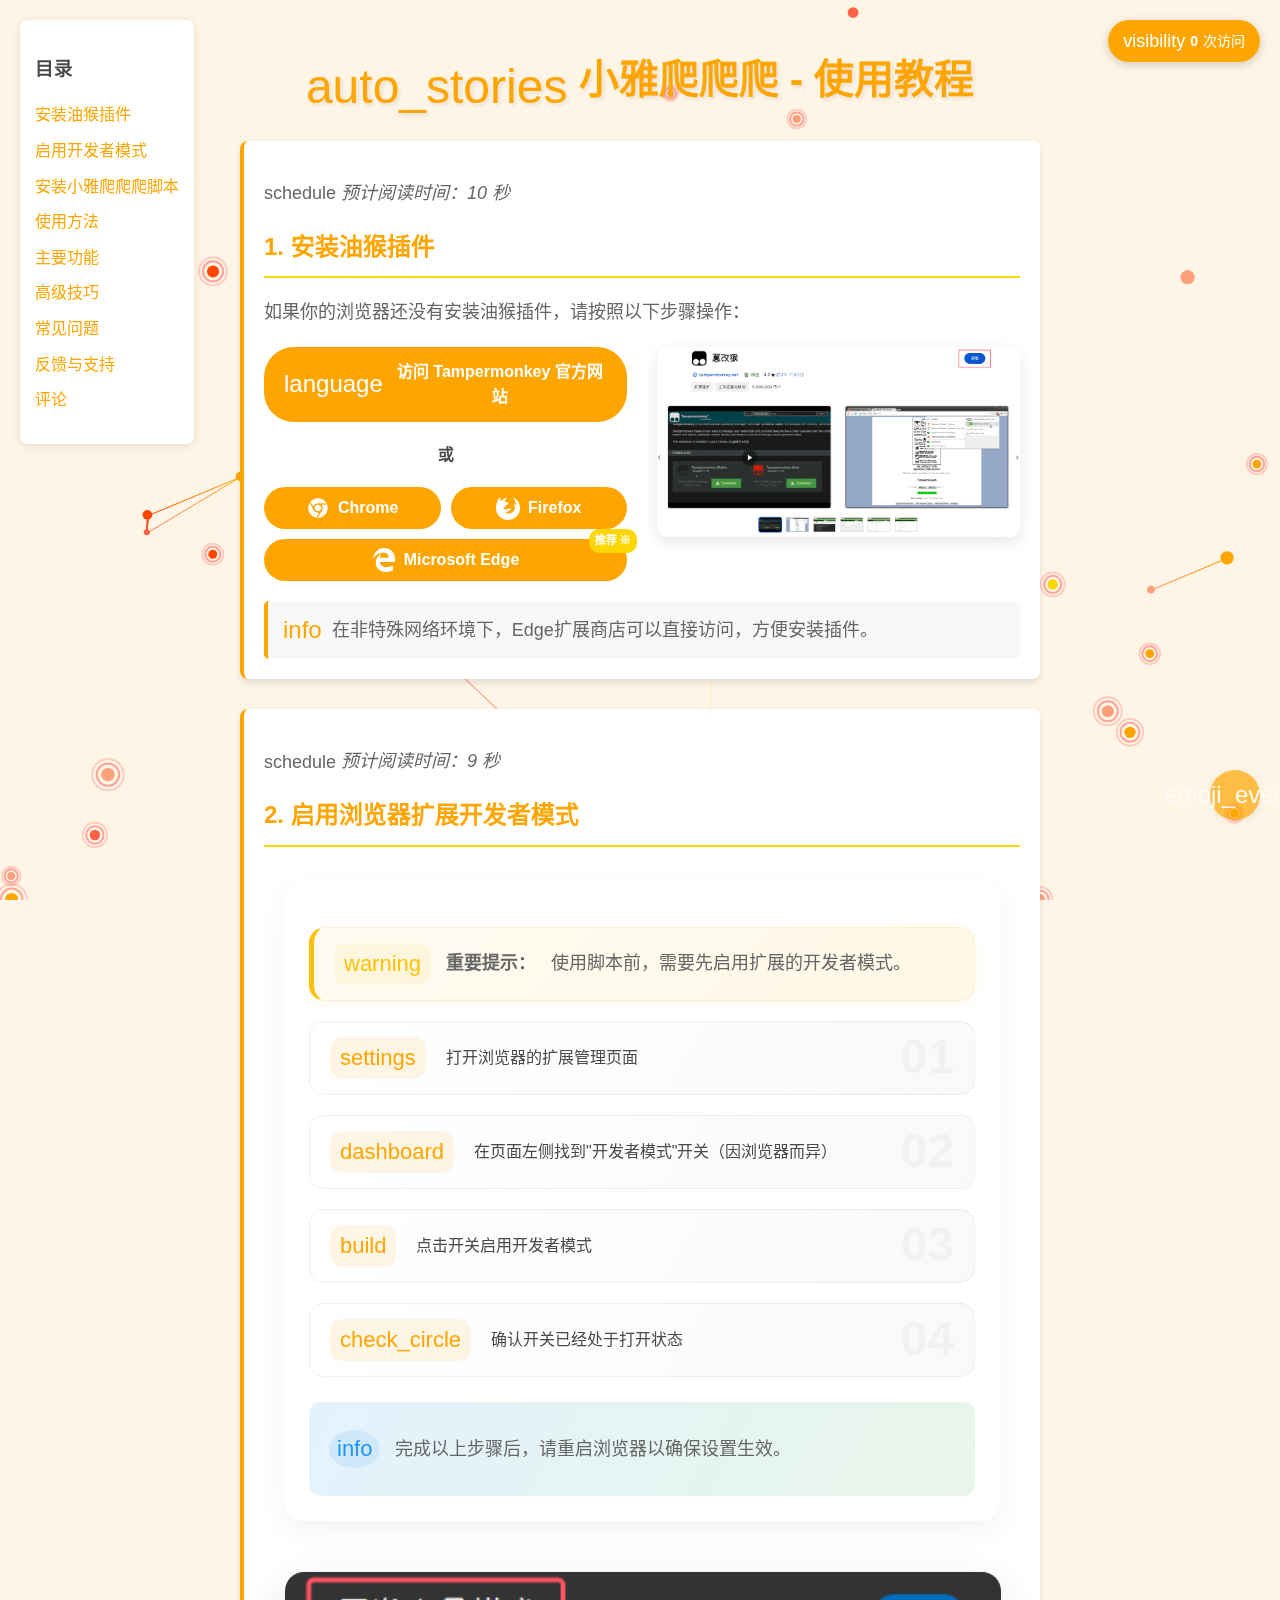
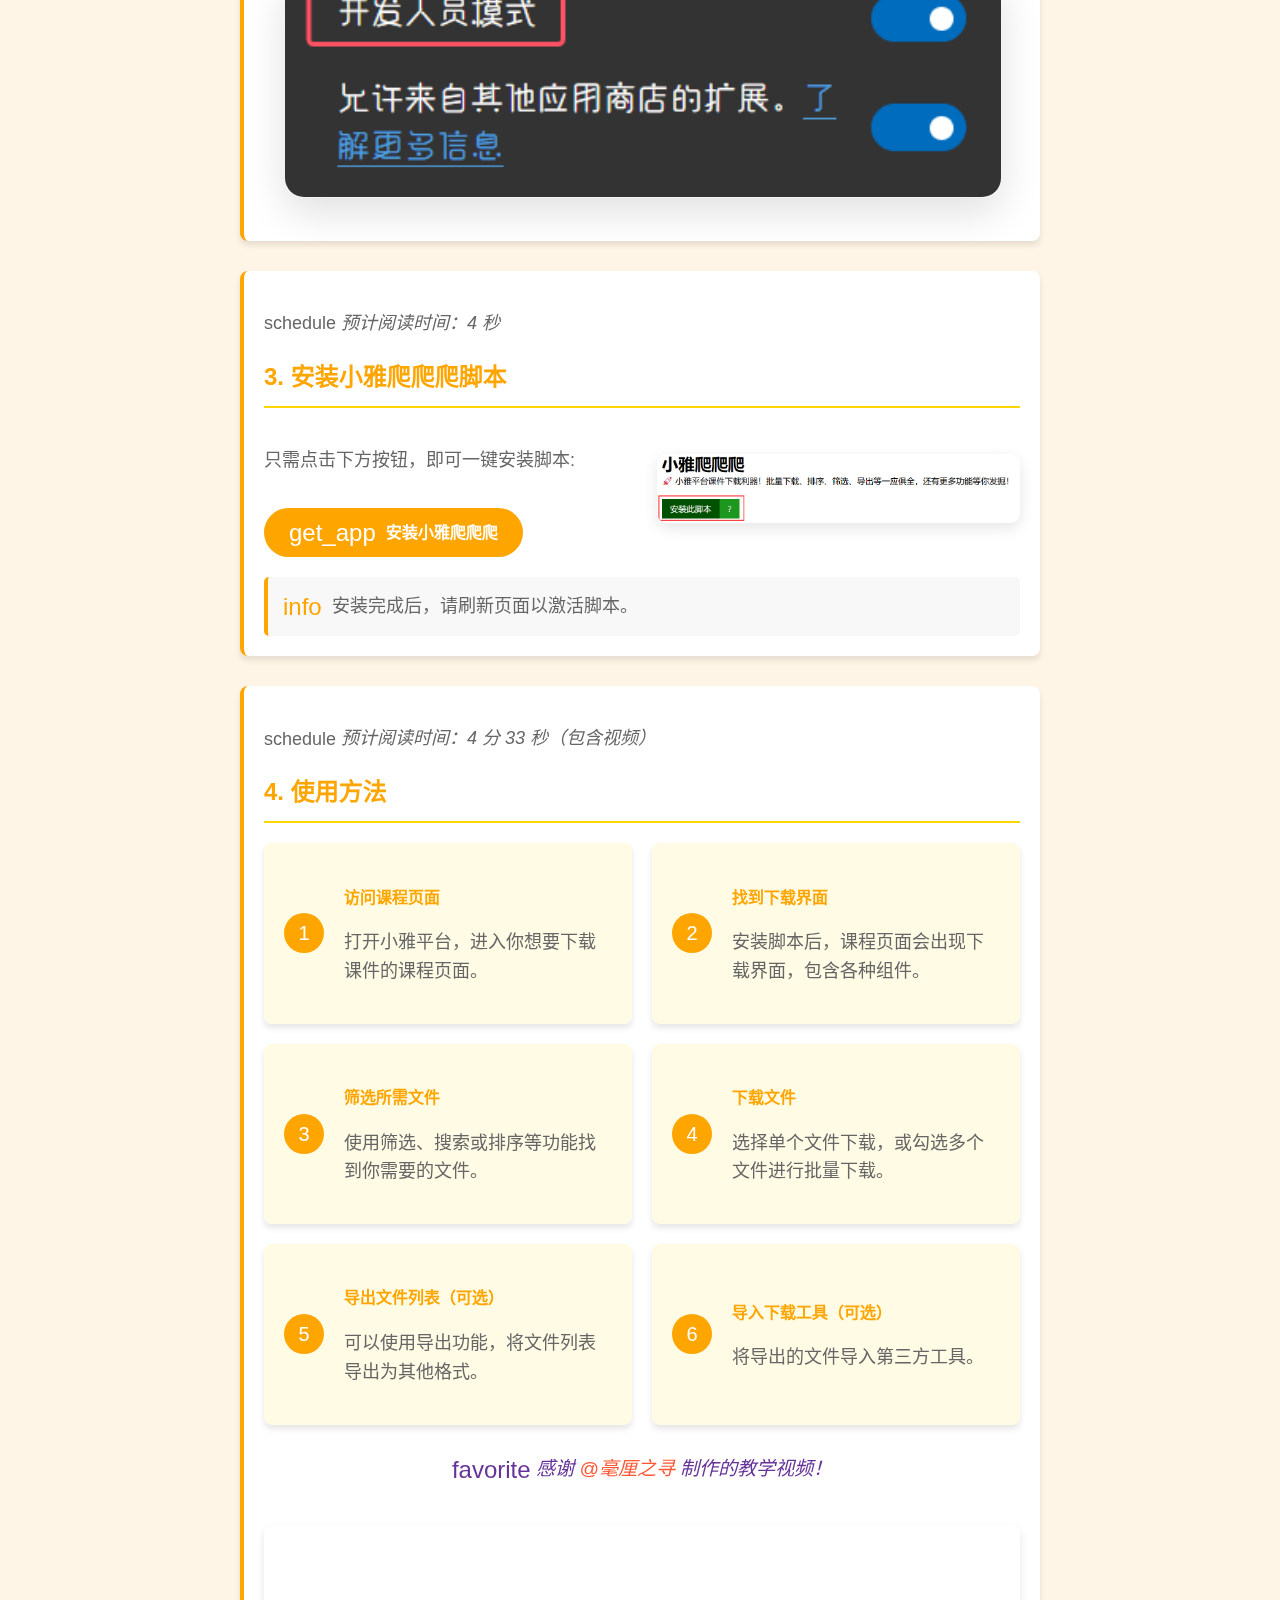
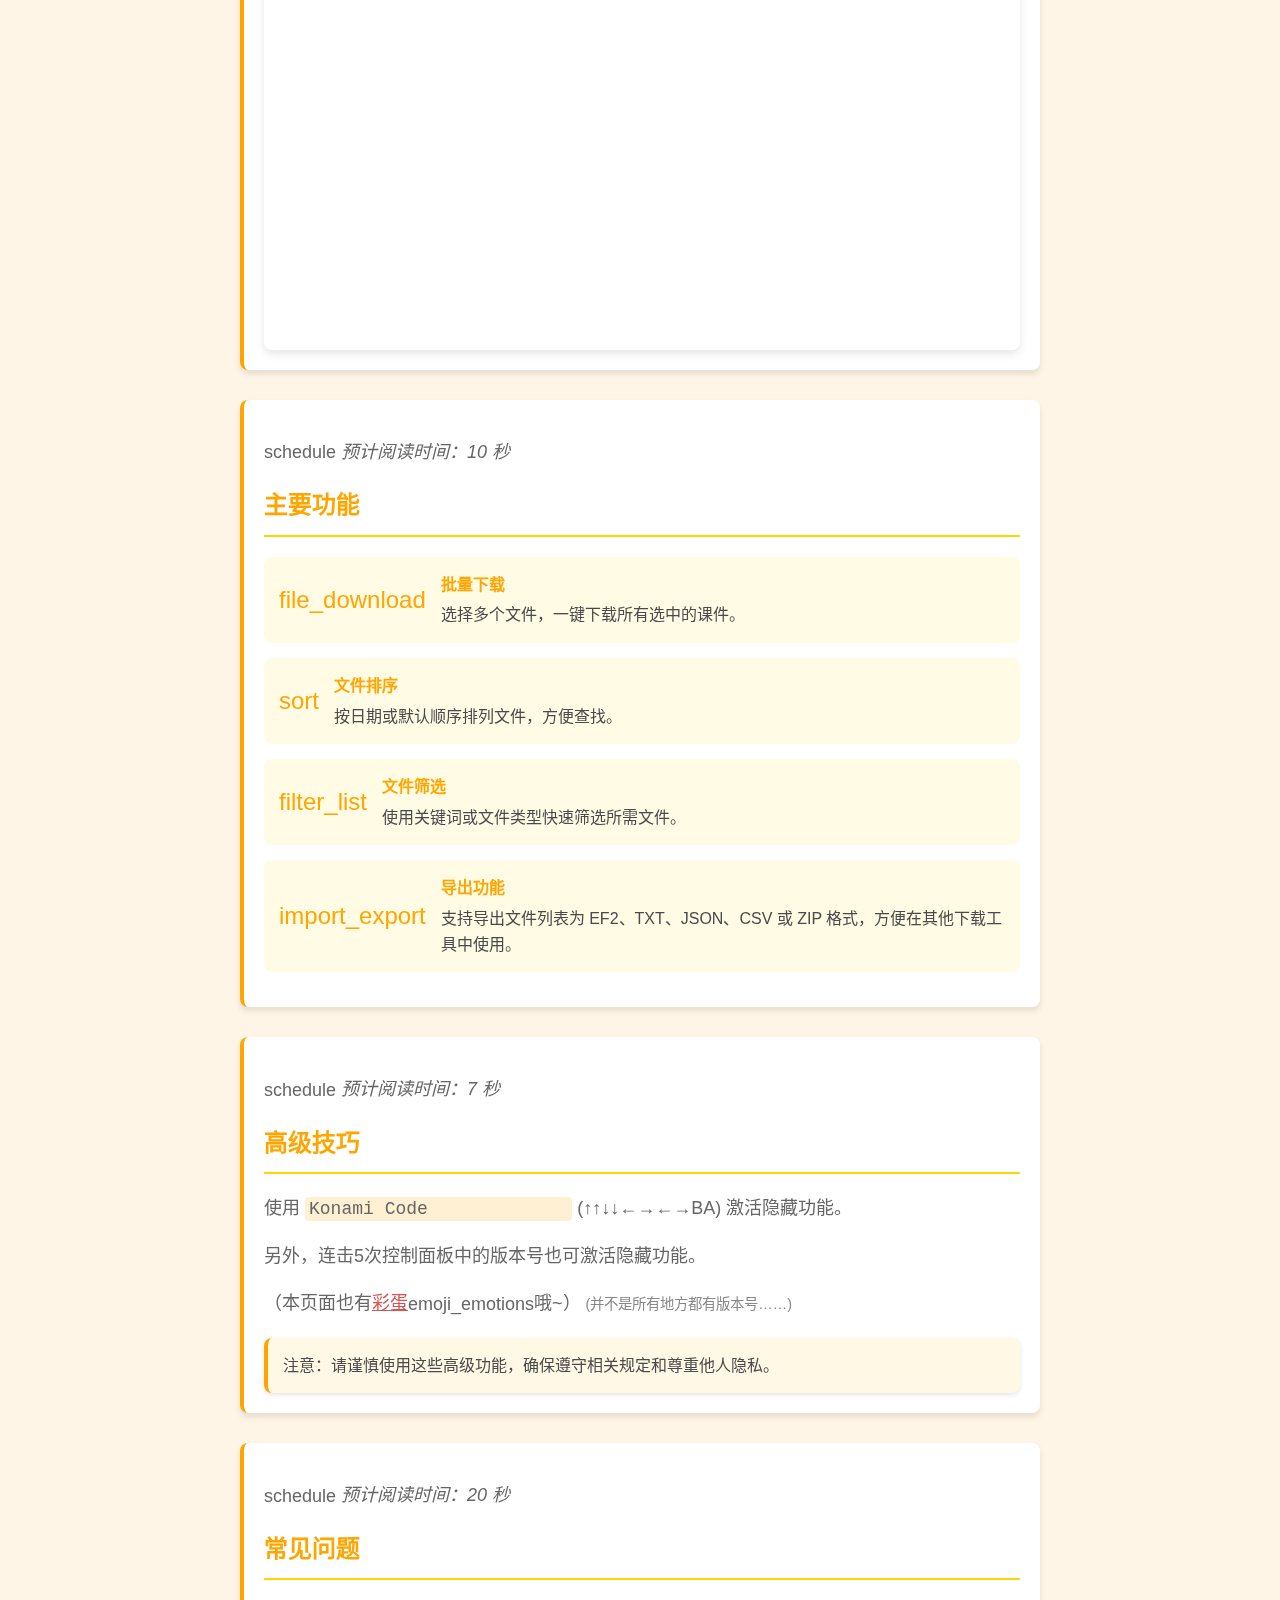
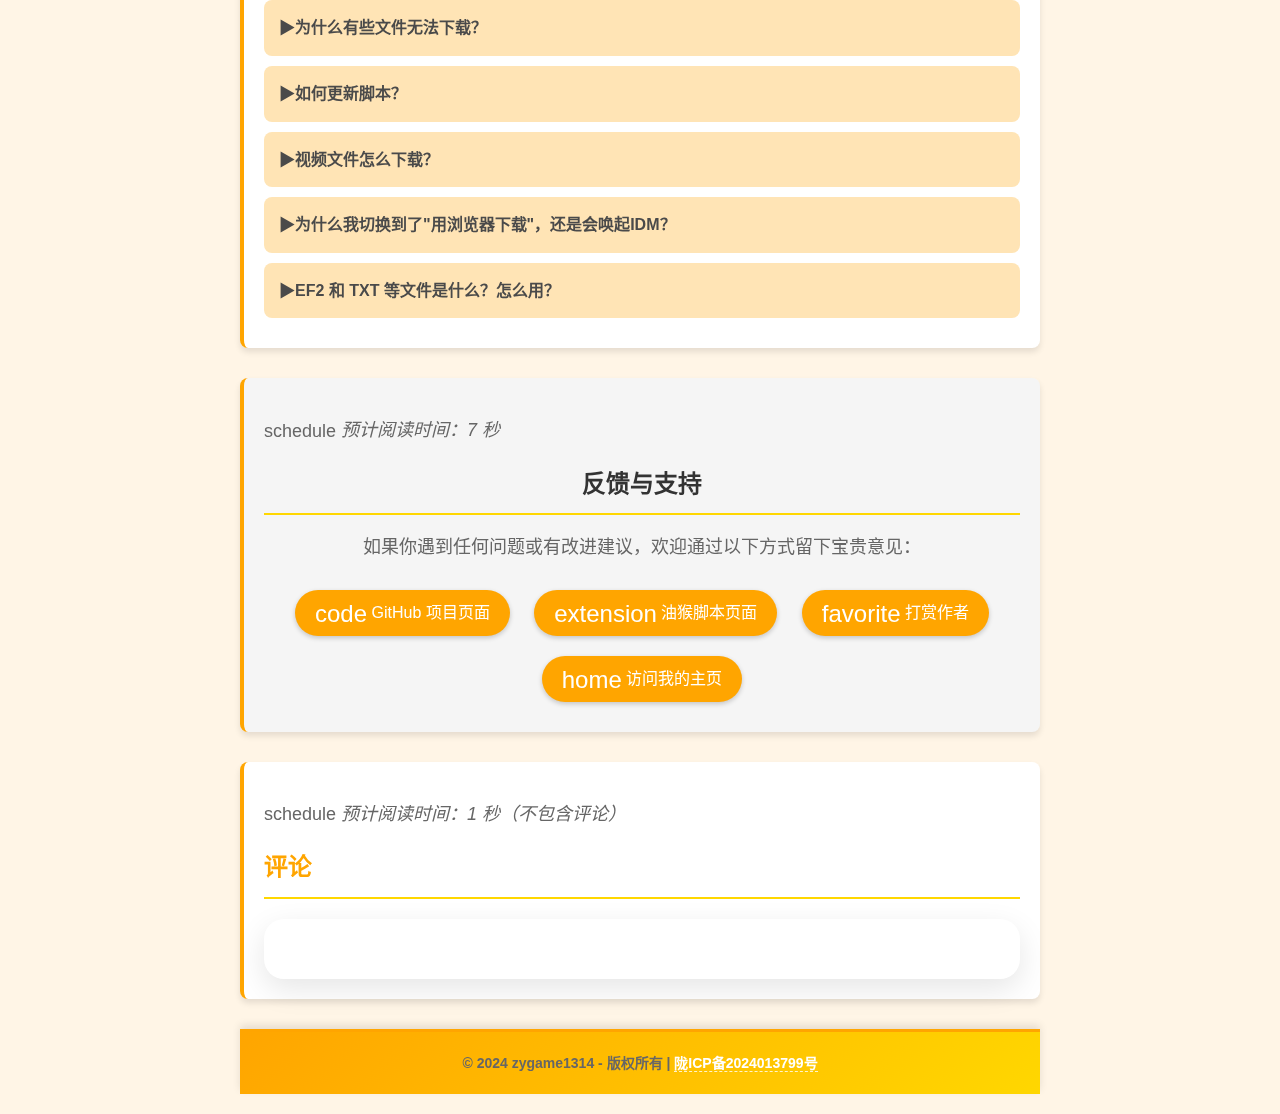
==== index.html @ 093a6c9d "Add files via upload" ====
<!DOCTYPE html>
<html lang="zh-CN">

<head>
    <meta charset="UTF-8">
    <meta name="viewport" content="width=device-width, initial-scale=1.0">
    <title>小雅爬爬爬 - 使用教程</title>
    <link rel="stylesheet" type="text/css" href="CSS/xiaoyastylesheet.css">
    <script src="https://jsd.onmicrosoft.cn/npm/leancloud-storage@latest/dist/av-min.js"></script>
    <script src='https://npm.onmicrosoft.cn/valine@latest/dist/Valine.min.js'></script>
</head>
<audio id="achievement-sound" preload="auto">
    <source src="audio/steam_achievement.mp3" type="audio/mpeg">
</audio>

<body>
    <div id="sound-prompt" class="sound-prompt">
        <i class="material-icons">volume_up</i>
        <span>点击或按任意键以启用声音</span>
    </div>
    <div id="progress-bar"></div>
    <div id="toc">
        <h3>目录</h3>
        <ul>
            <li><a href="#install-tampermonkey" class="toc-link">安装油猴插件</a></li>
            <li><a href="#enable-developer-mode" class="toc-link">启用开发者模式</a></li>
            <li><a href="#install-script" class="toc-link">安装小雅爬爬爬脚本</a></li>
            <li><a href="#usage" class="toc-link">使用方法</a></li>
            <li><a href="#features" class="toc-link">主要功能</a></li>
            <li><a href="#advanced-tips" class="toc-link">高级技巧</a></li>
            <li><a href="#faq" class="toc-link">常见问题</a></li>
            <li><a href="#feedback" class="toc-link">反馈与支持</a></li>
            <li><a href="#comments" class="toc-link">评论</a></li>
        </ul>
    </div>
    <canvas id="background-canvas"></canvas>
    <h1><i class="material-icons" style="font-size: 1.2em; vertical-align: bottom;">auto_stories</i> 小雅爬爬爬 - 使用教程
    </h1>

    <div id="install-tampermonkey" class="section">
        <h2>1. 安装油猴插件</h2>
        <p>如果你的浏览器还没有安装油猴插件，请按照以下步骤操作：</p>
        <div class="install-tampermonkey-container">
            <div class="install-tampermonkey-text">
                <div class="install-options">
                    <a href="https://www.tampermonkey.net/" target="_blank" class="install-option">
                        <i class="material-icons">language</i>
                        访问 Tampermonkey 官方网站
                    </a>
                    <div class="or-divider">或</div>
                    <div class="browser-options">
                        <a href="https://chrome.google.com/webstore/detail/tampermonkey/dhdgffkkebhmkfjojejmpbldmpobfkfo?hl=zh-CN"
                            target="_blank" class="browser-option">
                            <svg class="icon" viewBox="0 0 1024 1024" xmlns="http://www.w3.org/2000/svg" width="24"
                                height="24">
                                <path
                                    d="M371.8 512c0 77.5 62.7 140.2 140.2 140.2S652.2 589.5 652.2 512 589.5 371.8 512 371.8 371.8 434.4 371.8 512z"
                                    fill="#ffffff"></path>
                                <path
                                    d="M900 362.4l-234.3 12.1c63.6 74.3 64.6 181.5 11.1 263.7l-188 289.2c78 4.2 158.4-12.9 231.2-55.2 180-104 253-322.1 180-509.8zM320.3 591.9L163.8 284.1C121 349.5 96 428 96 512c0 208 152.3 380.3 351.4 410.8l106.9-209.4c-96.6 18.2-189.9-34.8-234-121.5zM538.8 306.4l344.4 18.1C848 254.7 792.6 194 719.8 151.7 653.9 113.6 581.5 95.5 510.5 96c-122.5 0.5-242.2 55.2-322.1 154.5l128.2 196.9c32-91.9 124.8-146.7 222.2-141z"
                                    fill="#ffffff"></path>
                            </svg>
                            Chrome
                        </a>
                        <a href="https://addons.mozilla.org/zh-CN/firefox/addon/tampermonkey/" target="_blank"
                            class="browser-option">
                            <svg class="icon" viewBox="0 0 1024 1024" xmlns="http://www.w3.org/2000/svg" width="24"
                                height="24">
                                <path
                                    d="M516 1024q-161.714286 0-288.285714-86T39.428571 710.285714Q6.285714 635.428571 1.142857 538.285714t14.857143-190 63.428571-178.285714T181.714286 31.428571l-6.285715 160.571429q6.285714-8 38.857143-8.857143t40 8.857143q24-46.285714 91.714286-78.857143T480 79.428571q-30.857143 25.714286-68.285714 84.857143T378.285714 257.714286q14.285714 4.571429 35.714286 7.714285t36 4.285715 38.857143 2.285714 28.857143 1.714286q8.571429 2.857143 5.428571 26T505.714286 342.857143q-2.857143 4-9.428572 10.571428T464 373.714286t-57.714286 19.428571l8.571429 108-79.428572-38.285714q-10.285714 24.571429-4.285714 46.571428t20.571429 38 37.428571 23.714286 46.285714 3.714286q29.142857-5.142857 56-19.714286t47.714286-25.714286T581.142857 519.428571q34.857143 2.285714 51.142857 18.857143t11.142857 37.142857q-0.571429 1.142857-1.428571 3.142858t-4.857143 7.142857-10.285714 8.857143-18 6-26.571429 0.571428q-34.285714 54.285714-82.571428 77.428572T380 695.428571q42.285714 34.857143 92.857143 47.142858t96.285714 3.428571 88.285714-29.714286 73.142858-50 46-59.428571q24.571429-52 22.285714-110T777.428571 389.142857 732.571429 317.714286q49.714286 21.714286 78.285714 45.428571t44 64.285714q8.571429-97.142857-32.857143-196T702.285714 69.142857q151.428571 44 235.428572 159.714286T1024 524.571429q1.142857 72.571429-23.142857 145.714285T930.285714 806.285714t-108 112-141.428571 77.428572T516 1024z"
                                    fill="#ffffff" />
                            </svg>
                            Firefox
                        </a>
                        <a href="https://microsoftedge.microsoft.com/addons/detail/tampermonkey/iikmkjmpaadaobahmlepeloendndfphd"
                            target="_blank" class="browser-option recommended">
                            <svg class="icon" viewBox="0 0 1024 1024" xmlns="http://www.w3.org/2000/svg" width="24"
                                height="24">
                                <path
                                    d="M39.428571 454.285714h0.571429q9.142857-72 33.428571-138t65.714286-124 95.714286-100.571428T362.571429 24.571429 520.571429 0q132 0 236.571428 60.285714T925.142857 233.714286q59.428571 106.857143 59.428572 252.571428v107.428572H341.714286q0.571429 63.428571 30.571428 110T450.285714 773.714286t108.285715 32.571428 121.714285 1.714286 118.857143-26.571429T898.285714 733.142857v215.428572q-52.571429 31.428571-131.142857 52.571428t-178.571428 21.714286-180.571429-30.285714q-108-41.714286-178-142.285715T158.857143 637.714286q-1.714286-138.285714 63.428571-235.428572t185.714286-153.142857q-27.428571 34.285714-44.571429 71.714286T337.142857 412h362.857143q4.571429-44-4.571429-80t-26.857142-58-40.285715-38-46-23.428571-42.857143-11.714286-32-4.857143l-12.571428-0.571429q-77.142857 2.857143-148.285714 25.428572T218.857143 280.571429 118.285714 360.857143 39.428571 454.285714z"
                                    fill="#ffffff" />
                            </svg>
                            Microsoft Edge
                            <span class="recommended-badge">推荐 ※</span>
                        </a>
                    </div>
                </div>
            </div>
            <div class="install-tampermonkey-image">
                <img src="images/install-tampermonkey.png" alt="安装油猴插件截图" class="tampermonkey-screenshot">
            </div>
        </div>
        <div class="install-note">
            <i class="material-icons">info</i>
            <p>在非特殊网络环境下，Edge扩展商店可以直接访问，方便安装插件。</p>
        </div>
    </div>

    </div>

    <div id="enable-developer-mode" class="section">
        <h2>2. 启用浏览器扩展开发者模式</h2>
        <div class="developer-mode-container">
            <div class="developer-mode-text">
                <p class="important-note">
                    <i class="material-icons">warning</i>
                    <strong>重要提示：</strong> 使用脚本前，需要先启用扩展的开发者模式。
                </p>
                <ol class="setup-steps">
                    <li>
                        <i class="material-icons">settings</i>
                        <span>打开浏览器的扩展管理页面</span>
                    </li>
                    <li>
                        <i class="material-icons">dashboard</i>
                        <span>在页面左侧找到"开发者模式"开关（因浏览器而异）</span>
                    </li>
                    <li>
                        <i class="material-icons">build</i>
                        <span>点击开关启用开发者模式</span>
                    </li>
                    <li>
                        <i class="material-icons">check_circle</i>
                        <span>确认开关已经处于打开状态</span>
                    </li>
                </ol>
                <div class="additional-info">
                    <i class="material-icons">info</i>
                    <p>完成以上步骤后，请重启浏览器以确保设置生效。</p>
                </div>
            </div>
            <div class="developer-mode-image">
                <img src="images/enable-developer-mode.png" alt="启用浏览器扩展开发者模式步骤截图" class="setup-screenshot">
            </div>
        </div>
    </div>

    <div id="install-script" class="section">
        <h2>3. 安装小雅爬爬爬脚本</h2>
        <div class="install-container">
            <div class="install-text">
                <p>只需点击下方按钮，即可一键安装脚本:</p>
                <a href="https://greasyfork.org/zh-CN/scripts/488536-%E5%B0%8F%E9%9B%85%E7%88%AC%E7%88%AC%E7%88%AC"
                    target="_blank" class="install-button">
                    <i class="material-icons">get_app</i>
                    安装小雅爬爬爬
                </a>
            </div>
            <div class="install-image">
                <img src="images/install-script.png" alt="安装脚本界面截图" class="install-screenshot">
            </div>
        </div>
        <div class="install-note">
            <i class="material-icons">info</i>
            <p>安装完成后，请刷新页面以激活脚本。</p>
        </div>
    </div>

    <div id="usage" class="section">
        <h2>4. 使用方法</h2>
        <div class="usage-steps">
            <div class="step">
                <div class="step-number">1</div>
                <div class="step-content">
                    <h4>访问课程页面</h4>
                    <p>打开小雅平台，进入你想要下载课件的课程页面。</p>
                </div>
            </div>
            <div class="step">
                <div class="step-number">2</div>
                <div class="step-content">
                    <h4>找到下载界面</h4>
                    <p>安装脚本后，课程页面会出现下载界面，包含各种组件。</p>
                </div>
            </div>
            <div class="step">
                <div class="step-number">3</div>
                <div class="step-content">
                    <h4>筛选所需文件</h4>
                    <p>使用筛选、搜索或排序等功能找到你需要的文件。</p>
                </div>
            </div>
            <div class="step">
                <div class="step-number">4</div>
                <div class="step-content">
                    <h4>下载文件</h4>
                    <p>选择单个文件下载，或勾选多个文件进行批量下载。</p>
                </div>
            </div>
            <div class="step">
                <div class="step-number">5</div>
                <div class="step-content">
                    <h4>导出文件列表（可选）</h4>
                    <p>可以使用导出功能，将文件列表导出为其他格式。</p>
                </div>
            </div>
            <div class="step">
                <div class="step-number">6</div>
                <div class="step-content">
                    <h4>导入下载工具（可选）</h4>
                    <p>将导出的文件导入第三方工具。</p>
                </div>
            </div>
        </div>
        <div class="video-wrapper">
            <p class="video-credit">
                <span class="material-icons pulse">favorite</span>
                感谢 <a href="https://space.bilibili.com/447984324" target="_blank">@毫厘之寻</a> 制作的教学视频！
            </p>
            <div class="video-container">
                <iframe
                    src="//player.bilibili.com/player.html?isOutside=true&aid=112854359345642&bvid=BV192ereHEfa&cid=500001628619331&p=1&autoplay=0"
                    allowfullscreen></iframe>
            </div>
        </div>
    </div>

    <div id="features" class="section">
        <h2>主要功能</h2>
        <div class="feature">
            <i class="material-icons feature-icon">file_download</i>
            <div class="feature-content">
                <div class="feature-title">批量下载</div>
                <div>选择多个文件，一键下载所有选中的课件。</div>
            </div>
        </div>
        <div class="feature">
            <i class="material-icons feature-icon">sort</i>
            <div class="feature-content">
                <div class="feature-title">文件排序</div>
                <div>按日期或默认顺序排列文件，方便查找。</div>
            </div>
        </div>
        <div class="feature">
            <i class="material-icons feature-icon">filter_list</i>
            <div class="feature-content">
                <div class="feature-title">文件筛选</div>
                <div>使用关键词或文件类型快速筛选所需文件。</div>
            </div>
        </div>
        <div class="feature">
            <i class="material-icons feature-icon">import_export</i>
            <div class="feature-content">
                <div class="feature-title">导出功能</div>
                <div>支持导出文件列表为 EF2、TXT、JSON、CSV 或 ZIP 格式，方便在其他下载工具中使用。</div>
            </div>
        </div>
    </div>


    <div id="advanced-tips" class="section">
        <h2>高级技巧</h2>
        <p>使用 <code>Konami Code<span class="hidden-text">(Fxxk Konami)</span></code> (↑↑↓↓←→←→BA) 激活隐藏功能。</p>
        <p>另外，连击5次控制面板中的版本号也可激活隐藏功能。</p>
        <p>（本页面也有<span id="easter-egg-trigger">彩蛋</span><i class="material-icons"
                style="font-size: 1em; vertical-align: middle; cursor: pointer;">emoji_emotions</i>哦~）
            <span style="font-size: 0.8em; color: #888;">(并不是所有地方都有版本号……)</span>
        </p>
        <div class="note">
            注意：请谨慎使用这些高级功能，确保遵守相关规定和尊重他人隐私。
        </div>
    </div>

    <div id="faq" class="section">
        <h2>常见问题</h2>
        <details>
            <summary class="faq-toggle">为什么有些文件无法下载？</summary>
            <div class="faq-content">
                <p>确保你能正常访问这些文件，并检查网络连接是否正常。</p>
            </div>
        </details>
        <details>
            <summary class="faq-toggle">如何更新脚本？</summary>
            <div class="faq-content">
                <p>脚本会自动检查更新，你也可以在油猴扩展中手动检查更新。</p>
            </div>
        </details>
        <details>
            <summary class="faq-toggle">视频文件怎么下载？</summary>
            <div class="faq-content">
                <p>脚本支持抓取视频链接，可以复制或直接打开下载。</p>
            </div>
        </details>
        <details>
            <summary class="faq-toggle">为什么我切换到了"用浏览器下载"，还是会唤起IDM？</summary>
            <div class="faq-content">
                <p>IDM会截获大多数下载请求，必要的话可以关闭IDM的浏览器插件。</p>
            </div>
        </details>
        <details>
            <summary class="faq-toggle">EF2 和 TXT 等文件是什么？怎么用？</summary>
            <div class="faq-content">
                <p>导出文件列表为 EF2、TXT、JSON、CSV 或 ZIP 格式，可以方便地将下载链接导入到其他下载工具或软件中。
                <ul>
                    <li><strong>EF2:</strong> 专门用于存储下载链接的格式，可以被IDM识别。 <strong class="badge">IDM专属</strong></li>
                    <li><strong>TXT:</strong> 纯文本文件，可以导入至绝大多数下载工具中。 <strong class="badge">几乎通用</strong></li>
                    <li><strong>JSON:</strong> 轻量级的数据交换格式，可以被许多编程语言解析。 <strong class="badge">结构化数据</strong></li>
                    <li><strong>CSV:</strong> 以逗号分隔值的表格数据格式，可以被电子表格软件打开。 <strong class="badge">电子表格</strong></li>
                    <li><strong>ZIP:</strong> 压缩文件格式，可以将多个文件打包成一个文件。 <strong class="badge">压缩文件</strong></li>
                </ul>
            </div>
        </details>
    </div>

    <div id="feedback" class="section">
        <h2>反馈与支持</h2>
        <p>如果你遇到任何问题或有改进建议，欢迎通过以下方式留下宝贵意见：</p>
        <div class="feedback-buttons">
            <a href="https://github.com/zygame1314/XiaoyaDownloader" target="_blank" class="feedback-button">
                <i class="material-icons">code</i>
                <span>GitHub 项目页面</span>
            </a>
            <a href="https://greasyfork.org/zh-CN/scripts/488536-%E5%B0%8F%E9%9B%85%E7%88%AC%E7%88%AC%E7%88%AC"
                target="_blank" class="feedback-button">
                <i class="material-icons">extension</i>
                <span>油猴脚本页面</span>
            </a>
            <a href="#" class="feedback-button" id="donateButton">
                <i class="material-icons">favorite</i>
                <span>打赏作者</span>
            </a>
            <a href="https://zygame1314.site" target="_blank" class="feedback-button">
                <i class="material-icons">home</i> 访问我的主页
            </a>
        </div>
    </div>

    <div id="visit-counter">
        <i class="material-icons">visibility</i>
        <span id="pageviews">0</span> 次访问
    </div>

    <div id="comments" class="section">
        <h2>评论</h2>
        <div id="vcomments"></div>
    </div>

    <div id="donateModal" class="modal">
        <div class="modal-content">
            <span class="close">&times;</span>
            <h2>谢谢你的好意！</h2>
            <p class="emoji">( ˶ˆ꒳ˆ˵ )</p>
            <p>打赏就不用啦~</p>
            <p>你的支持就是我最大的动力！</p>
            <div class="heart-container">
                <div class="heart"></div>
            </div>
            <p>如果一定要赞助，请移步我的主页以支持<br>੭ ᐕ)੭*⁾⁾：<a href="https://zygame1314.site" target="_blank">点击直达～</a></p>
        </div>
    </div>

    <button id="back-to-top" title="返回顶部">
        <span class="material-icons">arrow_upward</span>
    </button>

    <div id="transition-ball">
        <canvas id="particle-canvas"></canvas>
    </div>

    <div id="achievement-popup">
        <div class="achievement-content">
            <img src="" alt="成就图标" id="achievement-icon">
            <div class="achievement-text">
                <h3 id="achievement-title">成就名称</h3>
                <p id="achievement-description">成就描述</p>
            </div>
        </div>
    </div>

    <button id="view-achievements" title="查看成就">
        <span class="material-icons">emoji_events</span>
    </button>

    <div id="achievements-modal" class="modal">
        <div class="modal-content">
            <span class="close">&times;</span>
            <h2>成就列表</h2>
            <div id="achievements-list-container">
                <div id="achievements-list"></div>
            </div>
            <div id="pagination">
                <button id="prev-page">上一页</button>
                <span id="page-info"></span>
                <button id="next-page">下一页</button>
            </div>
        </div>
    </div>

    <script src="JavaScript/xiaoyamain.js"></script>
    <footer class="custom-footer">
        <p>© 2024 zygame1314 - 版权所有 | <a href="https://beian.miit.gov.cn/" target="_blank"
                class="beian-link">陇ICP备2024013799号</a></p>
    </footer>

</body>

</html>
---- CSS/xiaoyastylesheet.css ----
:root {
    --primary-color: #FFA500;
    --secondary-color: #FFD700;
    --background-color: #FFF5E6;
    --text-color: #4A4A4A;
    --section-bg-color: #FFFFFF;
    --achievement-bg-color: #f0f0f0;
    --achievement-unlocked-bg-color: #e6ffe6;
    --achievement-locked-color: #888;
    --achievement-unlocked-color: #4CAF50;
    --modal-bg-color: #fefefe;
    --icon-color: white;
}

body {
    position: relative;
    z-index: 1;
    font-family: 'Microsoft YaHei', Arial, sans-serif;
    line-height: 1.6;
    color: var(--text-color);
    max-width: 800px;
    margin: 0 auto;
    padding: 20px;
    background-color: var(--background-color);
}

/* 夜间模式样式 */
body.night-mode {
    --background-color: #333;
    --text-color: #fff;
    --section-bg-color: #444;
    --achievement-bg-color: #555;
    --achievement-unlocked-bg-color: #2a472a;
    --achievement-locked-color: #aaa;
    --achievement-unlocked-color: #6FBF73;
    --modal-bg-color: #222;
    --icon-color: #555;
}

body.night-mode .badge {
    background-color: #FFD700;
    color: black;
}

body.night-mode .section {
    background-color: #444;
    box-shadow: 0 2px 5px rgba(0, 0, 0, 0.3);
}

body.night-mode #toc {
    background-color: #222;
    color: #ddd;
}

body.night-mode #toc a {
    color: #f0f0f0;
}

body.night-mode #toc a:hover,
body.night-mode #toc a.active {
    color: #fda400;
}

body.night-mode summary {
    background-color: #333;
    color: #eee;
}

body.night-mode .recommended-badge {
    background-color: #ffc107;
    color: #343a40;
}

body.night-mode .install-note {
    background-color: #343a40;
    border-left-color: #ffc107;
}

body.night-mode .install-note .material-icons {
    color: #ffc107;
}

body.night-mode .install-note p {
    color: #f8f9fa;
}

body.night-mode #advanced-tips .note {
    background-color: #3e3e3e;
    border-left-color: #ff9800;
    color: #f8f9fa;
}

body.night-mode .install-option,
body.night-mode .browser-option {
    background-color: #343a40;
    color: #f8f9fa;
    border: 1px solid #555;
    box-shadow: 0 2px 4px rgba(0, 0, 0, 0.2);
}

body.night-mode .install-button {
    background-color: #343a40;
    color: #f8f9fa;
    border: 1px solid #555;
    box-shadow: 0 2px 4px rgba(0, 0, 0, 0.2);
}

body.night-mode .install-option:hover,
body.night-mode .browser-option:hover {
    background-color: #454d55;
    color: #f8f9fa;
    border-color: #6c757d;
    box-shadow: 0 4px 8px rgba(0, 0, 0, 0.3);
}

body.night-mode .install-button:hover {
    background-color: #454d55;
    color: #f8f9fa;
    border-color: #6c757d;
    box-shadow: 0 4px 8px rgba(0, 0, 0, 0.3);
}

body.night-mode #feedback {
    background-color: #222;
    color: #eee;
}

body.night-mode #feedback h2 {
    color: #fff;
}

body.night-mode .feedback-button {
    background-color: #555;
    color: #fff;
}

body.night-mode .feedback-button:hover {
    background-color: #777;
}

/* 图片样式 */
img {
    max-width: 100%;
    height: auto;
    border-radius: 8px;
    box-shadow: 0 4px 6px rgba(0, 0, 0, 0.1);
}

/* 标题样式 */
h1 {
    color: var(--primary-color);
    text-align: center;
    font-size: 2.5em;
    margin-bottom: 30px;
    text-shadow: 2px 2px 4px rgba(0, 0, 0, 0.1);
    animation: fadeInDown 1s ease-out;
}

/* 安装油猴插件部分样式 */
.install-tampermonkey-container {
    display: flex;
    gap: 30px;
    margin-top: 20px;
}

.install-tampermonkey-text {
    flex: 1;
}

.install-tampermonkey-image {
    flex: 1;
}

.tampermonkey-screenshot {
    max-width: 100%;
    border-radius: 10px;
    box-shadow: 0 5px 15px rgba(0, 0, 0, 0.1);
    transition: transform 0.3s ease, box-shadow 0.3s ease;
}

.tampermonkey-screenshot:hover {
    transform: translateY(-5px);
    box-shadow: 0 8px 20px rgba(0, 0, 0, 0.15);
}

.install-options {
    display: flex;
    flex-direction: column;
    gap: 20px;
}

.install-option,
.browser-option {
    display: inline-flex;
    align-items: center;
    justify-content: center;
    background-color: var(--primary-color);
    color: white;
    padding: 12px 20px;
    border-radius: 30px;
    text-decoration: none;
    font-weight: bold;
    transition: all 0.3s ease;
    text-align: center;
}

.install-option:hover,
.browser-option:hover {
    background-color: var(--secondary-color);
    transform: translateY(-3px);
    box-shadow: 0 5px 15px rgba(0, 0, 0, 0.1);
}

.install-option .material-icons,
.browser-option svg {
    margin-right: 10px;
    flex-shrink: 0;
}

.install-option span,
.browser-option span {
    flex: 1;
    text-align: center;
}

.or-divider {
    text-align: center;
    font-weight: bold;
    color: var(--text-color);
}

.browser-options {
    display: flex;
    gap: 10px;
    flex-wrap: wrap;
}

.browser-option {
    flex: 1;
    min-width: 120px;
    justify-content: center;
    display: flex;
    align-items: center;
    padding: 8px 12px;
}

.browser-option svg {
    width: 24px;
    height: 24px;
    margin-right: 8px;
    flex-shrink: 0;
}

.recommended {
    position: relative;
}

.recommended-badge {
    position: absolute;
    top: -10px;
    right: -10px;
    background-color: var(--secondary-color);
    color: white;
    font-size: 0.7em;
    padding: 3px 6px;
    border-radius: 10px;
}

.install-note {
    display: flex;
    align-items: center;
    background-color: #f8f8f8;
    border-left: 4px solid var(--primary-color);
    padding: 15px;
    margin-top: 20px;
    border-radius: 5px;
}

.install-note .material-icons {
    color: var(--primary-color);
    margin-right: 10px;
    font-size: 24px;
}

.install-note p {
    margin: 0;
    color: #666;
}

@media (max-width: 768px) {
    .install-tampermonkey-container {
        flex-direction: column;
    }

    .install-tampermonkey-image {
        order: -1;
    }

    .browser-options {
        flex-direction: column;
    }
}

/* 开发者模式部分样式 */
.developer-mode-container {
    display: flex;
    flex-direction: column;
    gap: 30px;
    max-width: 1200px;
    margin: 0 auto;
    padding: 15px 20px;
}

.developer-mode-text {
    background: rgba(255, 255, 255, 0.95);
    border-radius: 20px;
    padding: 25px;
    box-shadow: 0 10px 30px rgba(0, 0, 0, 0.05);
    order: 1;
}

.developer-mode-image {
    width: 100%;
    order: 2;
    margin-top: 20px;
    position: relative;
}

.important-note {
    background: linear-gradient(135deg, #fffbf2, #fff8e5);
    border: 1px solid rgba(255, 193, 7, 0.15);
    border-left: 5px solid #ffc107;
    padding: 15px 20px;
    margin: 20px 0;
    border-radius: 16px;
    display: flex;
    align-items: center;
    gap: 15px;
    box-shadow:
        0 4px 15px rgba(255, 193, 7, 0.06),
        0 1px 3px rgba(0, 0, 0, 0.02);
    transition: all 0.3s ease;
}

.important-note:hover {
    transform: translateY(-2px);
    box-shadow:
        0 6px 20px rgba(255, 193, 7, 0.1),
        0 2px 5px rgba(0, 0, 0, 0.03);
}

.important-note .material-icons {
    color: #ffc107;
    font-size: 22px;
    padding: 10px;
    background: rgba(255, 193, 7, 0.08);
    border-radius: 12px;
    transition: transform 0.3s ease;
}

.important-note:hover .material-icons {
    transform: scale(1.1);
}

.setup-steps {
    list-style: none;
    padding: 0;
    counter-reset: step;
}

.setup-steps li {
    display: flex;
    align-items: center;
    margin-bottom: 20px;
    padding: 15px 20px;
    background: linear-gradient(120deg, #fff, #f8f9fa);
    border: 1px solid rgba(0, 0, 0, 0.05);
    border-radius: 15px;
    transition: all 0.4s cubic-bezier(0.165, 0.84, 0.44, 1);
    position: relative;
}

.setup-steps li::before {
    counter-increment: step;
    content: "0" counter(step);
    position: absolute;
    right: 20px;
    font-size: 48px;
    font-weight: 700;
    color: rgba(0, 0, 0, 0.03);
    transition: all 0.3s ease;
}

.setup-steps li:hover {
    transform: translateY(-5px);
    background: linear-gradient(120deg, #fff, #fff5e6);
    box-shadow: 0 10px 20px rgba(255, 165, 0, 0.08);
    border-color: rgba(255, 165, 0, 0.2);
}

.setup-steps li:hover::before {
    color: rgba(255, 165, 0, 0.1);
    transform: scale(1.2);
}

.setup-steps li .material-icons {
    color: var(--primary-color);
    font-size: 22px;
    margin-right: 20px;
    padding: 10px;
    background: rgba(255, 165, 0, 0.1);
    border-radius: 12px;
    transition: all 0.3s ease;
}

.setup-steps li:hover .material-icons {
    transform: scale(1.1) rotate(-10deg);
    background: rgba(255, 165, 0, 0.2);
}

.setup-screenshot {
    width: 100%;
    border-radius: 20px;
    box-shadow: 0 15px 40px rgba(0, 0, 0, 0.12);
    transition: all 0.5s cubic-bezier(0.165, 0.84, 0.44, 1);
    border: 1px solid rgba(0, 0, 0, 0.05);
}

.setup-screenshot:hover {
    transform: translateY(-10px);
    box-shadow: 0 20px 50px rgba(0, 0, 0, 0.15);
}

.additional-info {
    margin-top: 25px;
    padding: 15px 20px;
    background: linear-gradient(120deg, #e3f2fd, #e8f5e9);
    border-radius: 12px;
    display: flex;
    align-items: center;
    gap: 15px;
}

.additional-info .material-icons {
    color: #2196f3;
    font-size: 22px;
    padding: 8px;
    background: rgba(33, 150, 243, 0.1);
    border-radius: 50%;
}

body.night-mode .developer-mode-text {
    background: rgba(30, 30, 30, 0.95);
}

body.night-mode .important-note {
    background: linear-gradient(120deg, #2c2c2c, #333);
    border-color: rgba(255, 193, 7, 0.5);
}

body.night-mode .setup-steps li {
    background: linear-gradient(120deg, #1a1a1a, #242424);
    border-color: rgba(255, 255, 255, 0.05);
}

body.night-mode .setup-steps li:hover {
    background: linear-gradient(120deg, #242424, #2c2c2c);
    border-color: rgba(255, 165, 0, 0.3);
}

body.night-mode .additional-info {
    background: linear-gradient(120deg, #1a237e, #1b5e20);
}

@media (max-width: 768px) {
    .developer-mode-container {
        gap: 20px;
        padding: 15px;
    }

    .developer-mode-text {
        padding: 20px;
    }

    .important-note {
        flex-direction: column;
        align-items: flex-start;
        gap: 15px;
        padding: 15px 20px;
    }

    .important-note .material-icons {
        padding: 8px;
        font-size: 20px;
    }

    .setup-screenshot {
        margin-top: 20px;
    }
}

/* 问号提示样式 */
.question-mark {
    display: inline-block;
    font-size: 14px;
    color: #666;
    cursor: pointer;
    transition: transform 0.2s ease, box-shadow 0.2s ease;
}

.question-mark:hover {
    transform: scale(1.1);
}

.tooltip-trigger {
    position: relative;
    display: inline-block;
}

.tooltip-trigger:hover::after {
    content: attr(data-tooltip);
    position: absolute;
    top: 100%;
    left: 50%;
    transform: translateX(-50%);
    background-color: #333;
    color: #fff;
    padding: 5px 10px;
    border-radius: 4px;
    font-size: 12px;
    white-space: nowrap;
    z-index: 10;
    opacity: 1;
    visibility: visible;
    transition: opacity 0.3s, visibility 0.3s;
}

.tooltip-trigger::after {
    opacity: 0;
    visibility: hidden;
}

body.night-mode .question-mark {
    color: #ccc;
}

body.night-mode .tooltip-trigger:hover::after {
    background-color: #fff;
    color: #333;
}

/* 淡入动画 */
@keyframes fadeInDown {
    from {
        opacity: 0;
        transform: translateY(-20px);
    }

    to {
        opacity: 1;
        transform: translateY(0);
    }
}

/* 章节样式 */
.section {
    background-color: var(--section-bg-color);
    border-radius: 8px;
    padding: 20px;
    margin-bottom: 30px;
    box-shadow: 0 4px 6px rgba(0, 0, 0, 0.1);
    transition: transform 0.3s ease, box-shadow 0.3s ease;
    border-left: 4px solid var(--primary-color);
}

.section:hover {
    transform: translateY(-5px);
    box-shadow: 0 6px 12px rgba(0, 0, 0, 0.15);
}

.section h2 {
    color: var(--primary-color);
    border-bottom: 2px solid var(--secondary-color);
    padding-bottom: 10px;
    margin-bottom: 20px;
}

/* 功能特性样式 */
.feature {
    display: flex;
    align-items: center;
    margin-bottom: 15px;
    padding: 15px;
    border-radius: 8px;
    background-color: rgba(255, 215, 0, 0.1);
    transition: transform 0.2s ease;
}

.feature:hover {
    transform: translateX(5px);
}

.feature-icon {
    margin-right: 15px;
    color: var(--primary-color);
    font-size: 24px;
}

.feature-title {
    font-weight: bold;
    color: var(--primary-color);
    margin-bottom: 5px;
}

/* 代码样式 */
code {
    background-color: #FFF0D4;
    padding: 2px 4px;
    border-radius: 4px;
    font-family: 'Courier New', Courier, monospace;
}

/* 高级技巧部分 */
#advanced-tips .note {
    background-color: #fff8e5;
    border-left: 4px solid #ffa500;
    padding: 15px;
    margin-top: 20px;
    border-radius: 8px;
    box-shadow: 0 2px 5px rgba(0, 0, 0, 0.1);
}

/* 安装脚本部分样式 */
.install-container {
    display: flex;
    align-items: center;
    gap: 30px;
    margin-top: 20px;
}

.install-text {
    flex: 1;
}

.install-image {
    flex: 1;
}

.install-screenshot {
    max-width: 100%;
    border-radius: 10px;
    box-shadow: 0 5px 15px rgba(0, 0, 0, 0.1);
    transition: transform 0.3s ease, box-shadow 0.3s ease;
}

.install-screenshot:hover {
    transform: translateY(-5px);
    box-shadow: 0 8px 20px rgba(0, 0, 0, 0.15);
}

.install-button {
    display: inline-flex;
    align-items: center;
    background-color: var(--primary-color);
    color: white;
    padding: 12px 25px;
    border-radius: 30px;
    text-decoration: none;
    font-weight: bold;
    transition: all 0.3s ease;
    margin-top: 15px;
}

.install-button:hover {
    background-color: var(--secondary-color);
    transform: translateY(-3px);
    box-shadow: 0 5px 15px rgba(0, 0, 0, 0.1);
}

.install-button .material-icons {
    margin-right: 10px;
}

@media (max-width: 768px) {
    .install-container {
        flex-direction: column;
    }

    .install-image {
        order: -1;
    }
}

/* 列表样式 */
.section ul {
    list-style-type: none;
    padding-left: 0;
}

.section ul li {
    margin-bottom: 10px;
    position: relative;
    padding-left: 20px;
}

.section ul li::before {
    content: '•';
    color: var(--primary-color);
    position: absolute;
    left: 0;
    top: 0;
}

/* 常见问题样式 */
.faq-toggle {
    font-weight: bold;
    cursor: pointer;
    user-select: none;
    display: block;
    padding: 15px;
    background-color: #FFE4B5;
    border-radius: 8px;
    margin-bottom: 10px;
    transition: background-color 0.3s, transform 0.2s;
}

.faq-toggle:hover {
    background-color: #FFD700;
    transform: translateX(5px);
}

.faq-toggle::before {
    content: '▶ ';
    display: inline-block;
    transition: transform 0.3s;
}

details[open] .faq-toggle::before {
    transform: rotate(90deg);
}

.faq-content {
    max-height: 0;
    overflow: hidden;
    opacity: 0;
    transition: max-height 0.4s ease-out, opacity 0.3s ease-out, padding 0.3s ease-out;
    visibility: hidden;
}

details[open] .faq-content {
    max-height: 5000px;
    opacity: 1;
    visibility: visible;
}

/* 隐藏文本样式 */
.hidden-text {
    color: transparent;
    transition: color 0.3s ease;
}

.hidden-text:hover {
    color: var(--text-color);
}

/* 背景画布样式 */
#background-canvas {
    position: fixed;
    top: 0;
    left: 0;
    width: 100%;
    height: 100%;
    z-index: -1;
}

/* 媒体查询 */
@media (max-width: 1200px) {
    body {
        padding: 10px;
    }

    #toc {
        display: none;
    }

    .section {
        padding: 15px;
    }
}

/* 滚动行为 */
html {
    scroll-behavior: smooth;
}

/* 徽章样式 */
.badge {
    background-color: #FFA500;
    color: white;
    padding: 3px 6px;
    border-radius: 6px;
    font-size: 13px;
    transition: all 0.2s ease;
}

.badge:hover {
    transform: scale(1.1);
    box-shadow: 0 2px 5px rgba(0, 0, 0, 0.2);
}

/* 返回顶部按钮样式 */
#back-to-top {
    position: fixed;
    bottom: 20px;
    right: 20px;
    background-color: var(--primary-color);
    ;
    color: var(--icon-color);
    border: none;
    border-radius: 50%;
    width: 50px;
    height: 50px;
    text-align: center;
    font-size: 24px;
    cursor: pointer;
    transition: background-color 0.3s, transform 0.3s, opacity 0.3s;
    opacity: 0.7;
    box-shadow: 0 2px 10px rgba(0, 0, 0, 0.1);
    display: none;
    justify-content: center;
    align-items: center;
}

#back-to-top:hover {
    background-color: var(--secondary-color);
    transform: translateY(-3px);
    opacity: 1;
}

#back-to-top:active {
    transform: translateY(0);
}

/* Material Icons 字体 */
@font-face {
    font-family: 'Material Icons';
    font-style: normal;
    font-weight: 400;
    src: url(https://fonts.gstatic.com/s/materialicons/v139/flUhRq6tzZclQEJ-Vdg-IuiaDsNc.woff2) format('woff2');
}

.material-icons {
    vertical-align: middle;
    font-family: 'Material Icons', 'FontAwesome', 'Glyphicons', Arial, sans-serif;
    font-weight: normal;
    font-style: normal;
    font-size: 24px;
    line-height: 1;
    letter-spacing: normal;
    text-transform: none;
    display: inline-block;
    white-space: nowrap;
    word-wrap: normal;
    direction: ltr;
    -webkit-font-feature-settings: 'liga';
    font-feature-settings: 'liga';
    -webkit-font-smoothing: antialiased;
}

/* 目录样式 */
#toc {
    position: fixed;
    top: 20px;
    left: 20px;
    background-color: white;
    padding: 15px;
    border-radius: 8px;
    box-shadow: 0 2px 10px rgba(0, 0, 0, 0.1);
    max-width: 250px;
    display: none;
}

#toc ul {
    list-style-type: none;
    padding-left: 0;
}

#toc li {
    margin-bottom: 10px;
}

#toc a {
    color: var(--primary-color);
    text-decoration: none;
    transition: color 0.3s;
}

#toc a:hover,
#toc a.active {
    color: var(--secondary-color);
}

@media (min-width: 1200px) {
    #toc {
        display: block;
    }
}

/* 代码块样式 */
pre {
    background-color: #f4f4f4;
    border-left: 4px solid var(--primary-color);
    padding: 15px;
    overflow-x: auto;
}

/* 反馈与支持样式 */
#feedback {
    text-align: center;
    background-color: #f5f5f5;
    padding: 20px;
    border-radius: 8px;
    margin-top: 20px;
}

#feedback h2 {
    color: #333;
    margin-bottom: 15px;
}

.feedback-link i {
    margin-right: 10px;
    font-size: 24px;
}

.feedback-link span {
    font-size: 16px;
}

.feedback-button {
    display: inline-block;
    margin: 10px;
    padding: 10px 20px;
    background-color: var(--primary-color);
    color: white;
    text-decoration: none;
    border-radius: 25px;
    transition: background-color 0.3s, transform 0.3s;
    box-shadow: 0 2px 5px rgba(0, 0, 0, 0.2);
}

.feedback-button:hover {
    background-color: var(--secondary-color);
    transform: translateY(-3px);
    box-shadow: 0 4px 8px rgba(0, 0, 0, 0.3);
}

/* 模态框样式 */
.modal {
    display: none;
    position: fixed;
    z-index: 1000;
    left: 0;
    top: 0;
    width: 100%;
    height: 100%;
    background-color: rgba(0, 0, 0, 0.4);
    transition: opacity 0.3s ease-in-out;
}

.modal-content {
    background-color: #fefefe;
    margin: 15% auto;
    padding: 30px;
    border: none;
    width: 80%;
    max-width: 400px;
    border-radius: 15px;
    text-align: center;
    box-shadow: 0 5px 15px rgba(0, 0, 0, 0.3);
    animation: zoomIn 0.3s ease forwards;
}

.close {
    color: var(--text-color);
    float: right;
    font-size: 28px;
    font-weight: bold;
    cursor: pointer;
    transition: color 0.3s ease;
}

.close:hover,
.close:focus {
    color: var(--primary-color);
}

h2 {
    color: #333;
    margin-bottom: 20px;
}

.emoji {
    font-size: 36px;
    margin: 20px 0;
}

p {
    color: #666;
    font-size: 18px;
    line-height: 1.6;
}

.heart-container {
    margin-top: 30px;
}

.heart {
    display: inline-block;
    width: 50px;
    height: 50px;
    background-color: #ff4b4b;
    transform: rotate(45deg);
    animation: heartbeat 1.2s infinite;
}

.heart:before,
.heart:after {
    content: '';
    width: 50px;
    height: 50px;
    background-color: #ff4b4b;
    border-radius: 50%;
    position: absolute;
}

.heart:before {
    top: -25px;
    left: 0;
}

.heart:after {
    top: 0;
    left: -25px;
}

@keyframes heartbeat {
    0% {
        transform: rotate(45deg) scale(0.8);
    }

    5% {
        transform: rotate(45deg) scale(0.9);
    }

    10% {
        transform: rotate(45deg) scale(0.8);
    }

    15% {
        transform: rotate(45deg) scale(1);
    }

    50% {
        transform: rotate(45deg) scale(0.8);
    }

    100% {
        transform: rotate(45deg) scale(0.8);
    }
}

@keyframes zoomIn {
    from {
        transform: scale(0.5);
        opacity: 0;
    }

    to {
        transform: scale(1);
        opacity: 1;
    }
}

@keyframes fadeIn {
    from {
        opacity: 0;
    }

    to {
        opacity: 1;
    }
}

@keyframes blink {

    0%,
    100% {
        opacity: 1;
    }

    50% {
        opacity: 0.8;
    }
}

@keyframes pulse {
    0% {
        box-shadow: 0 0 50px rgba(0, 0, 0, 0.8);
    }

    100% {
        box-shadow: 0 0 100px rgba(99, 99, 99, 0.8);
    }
}

@keyframes slideUp {
    0% {
        transform: translateY(100px);
        opacity: 0;
    }

    100% {
        transform: translateY(0);
        opacity: 1;
    }
}

@keyframes slideDown {
    0% {
        transform: translateY(0);
        opacity: 1;
    }

    100% {
        transform: translateY(100px);
        opacity: 0;
    }
}

.modal.show {
    opacity: 1;
    display: block;
    animation: fadeIn 0.3s ease forwards;
}

.modal.hide {
    animation: fadeOut 0.3s;
    opacity: 0;
}

@keyframes fadeOut {
    from {
        opacity: 1;
    }

    to {
        opacity: 0;
    }
}

/* 使用方法步骤样式 */
.usage-steps {
    display: grid;
    grid-template-columns: repeat(auto-fit, minmax(250px, 1fr));
    gap: 20px;
}

.step {
    display: flex;
    align-items: center;
    border-radius: 8px;
    padding: 20px;
    background-color: rgba(255, 215, 0, 0.1);
    transition: transform 0.3s ease, box-shadow 0.3s ease;
    box-shadow: 0 4px 6px rgba(0, 0, 0, 0.1);
}

.step:hover {
    transform: translateY(-5px);
    box-shadow: 0 6px 12px rgba(0, 0, 0, 0.15);
}

.step-number {
    display: flex;
    justify-content: center;
    align-items: center;
    width: 40px;
    height: 40px;
    border-radius: 50%;
    background-color: var(--primary-color);
    color: white;
    font-size: 20px;
    margin-right: 20px;
}

.step-content {
    flex: 1;
}

.step-content h4 {
    color: var(--primary-color);
    margin-bottom: 5px;
}

/* 视频容器样式 */
.video-container {
    position: relative;
    padding-bottom: 56.25%;
    height: 0;
    overflow: hidden;
    max-width: 100%;
    border-radius: 8px;
    box-shadow: 0 4px 8px rgba(0, 0, 0, 0.1);
    margin-top: 30px;
}

.video-container iframe {
    position: absolute;
    top: 0;
    left: 0;
    width: 100%;
    height: 100%;
    border: none;
}

/* 视频来源说明样式 */
.video-credit {
    text-align: center;
    font-style: italic;
    font-size: 1.2em;
    color: #663399;
    padding: 10px;
    background-color: rgba(255, 255, 255, 0.8);
    border-radius: 8px;
    margin-bottom: 10px;
}

.video-credit a {
    color: #FF5733;
    text-decoration: none;
}

.video-credit a:hover {
    text-decoration: underline;
}

/* 过渡动画球样式 */
#transition-ball {
    display: none;
    position: fixed;
    top: 50%;
    left: 50%;
    transform: translate(-50%, -50%);
    width: 0;
    height: 0;
    border-radius: 50%;
    background: radial-gradient(circle, #4e4e4e, #323232);
    box-shadow: 0 0 50px rgba(19, 19, 19, 0.8);
    z-index: 1000;
    animation: pulse 1s infinite alternate;
    transition: width 0.5s ease, height 0.5s ease;
}

#transition-ball.active {
    width: 200vw;
    height: 200vh;
}

/* 进度条样式 */
#progress-bar {
    position: fixed;
    top: 0;
    left: 0;
    height: 4px;
    background-color: var(--primary-color);
    width: 0;
    transition: width 0.3s;
    z-index: 1000;
}

/* 彩蛋触发器样式 */
#easter-egg-trigger {
    text-decoration: underline;
    color: #d9534f;
    cursor: pointer;
    animation: blink 1s infinite;
}

#easter-egg-trigger:hover {
    background-color: #ddd;
}

/* 成就弹窗样式 */
#achievement-popup {
    display: none;
    position: fixed;
    bottom: 20px;
    right: 20px;
    background-color: rgba(0, 0, 0, 0.8);
    color: white;
    padding: 15px 20px;
    border-radius: 8px;
    z-index: 1001;
    animation: slideUp 1s ease-out forwards;
}

#achievement-popup.show {
    display: block;
}

#achievement-popup.hide {
    animation: slideDown 1s ease-out forwards;
}

.achievement-content {
    display: flex;
    align-items: center;
}

#achievement-icon {
    width: 64px;
    height: 64px;
    margin-right: 15px;
}

.achievement-text {
    flex: 1;
}

#achievement-title {
    font-size: 1.2em;
    margin-bottom: 5px;
}

#achievement-description {
    font-size: 0.9em;
}

/* 查看成就按钮样式 */
#view-achievements {
    position: fixed;
    bottom: 80px;
    right: 20px;
    background-color: var(--primary-color);
    color: var(--section-bg-color);
    border: none;
    border-radius: 50%;
    width: 50px;
    height: 50px;
    text-align: center;
    font-size: 24px;
    cursor: pointer;
    transition: background-color 0.3s, transform 0.3s, opacity 0.3s;
    opacity: 0.7;
    box-shadow: 0 2px 10px rgba(0, 0, 0, 0.1);
    display: flex;
    justify-content: center;
    align-items: center;
}

#view-achievements:hover {
    background-color: var(--secondary-color);
    transform: translateY(-3px);
    opacity: 1;
}

/* 成就模态框样式 */
#achievements-modal.hide {
    animation: fadeOut 0.5s forwards;
}

#achievements-modal .modal-content {
    background-color: var(--modal-bg-color);
    margin: 5% auto;
    padding: 20px;
    border: 1px solid var(--primary-color);
    width: 90%;
    max-width: 600px;
    max-height: 80vh;
    display: flex;
    flex-direction: column;
    border-radius: 15px;
    box-shadow: 0 5px 15px rgba(0, 0, 0, 0.3);
}

#achievements-list-container {
    flex-grow: 1;
    overflow-y: auto;
    margin-bottom: 20px;
    padding-right: 10px;
}

#achievements-list {
    display: flex;
    flex-direction: column;
    gap: 10px;
}

.achievement-item {
    display: flex;
    align-items: center;
    margin-bottom: 10px;
    padding: 10px;
    border-radius: 5px;
    color: var(--text-color);
    background-color: var(--achievement-bg-color);
}

.achievement-item.unlocked {
    background-color: var(--achievement-unlocked-bg-color);
}

.achievement-item img {
    width: 40px;
    height: 40px;
    margin-right: 10px;
}

.achievement-item .achievement-info {
    flex-grow: 1;
}

.achievement-item .achievement-status {
    font-weight: bold;
}

.achievement-item.locked .achievement-status {
    color: var(--achievement-locked-color);
}

.achievement-item.unlocked .achievement-status {
    color: var(--achievement-unlocked-color);
}

body,
#view-achievements,
#achievements-modal .modal-content,
.achievement-item {
    transition: background-color 0.3s, color 0.3s;
}

/* 分页样式 */
#pagination {
    display: flex;
    justify-content: center;
    align-items: center;
    margin-top: 20px;
}

#pagination button {
    background-color: var(--primary-color);
    color: white;
    border: none;
    padding: 10px 15px;
    margin: 0 10px;
    cursor: pointer;
    border-radius: 5px;
    transition: background-color 0.3s;
}

#pagination button:hover {
    background-color: var(--secondary-color);
}

#pagination button:disabled {
    background-color: #ccc;
    cursor: not-allowed;
}

#page-info {
    font-size: 16px;
    margin: 0 10px;
}

/* 声音提示样式 */
.sound-prompt {
    position: fixed;
    bottom: 20px;
    left: 50%;
    transform: translateX(-50%);
    background-color: rgba(255, 165, 0, 0.9);
    color: white;
    padding: 10px 20px;
    border-radius: 20px;
    font-size: 14px;
    display: flex;
    align-items: center;
    gap: 10px;
    box-shadow: 0 2px 10px rgba(0, 0, 0, 0.2);
    opacity: 0;
    transition: opacity 0.3s, transform 0.3s;
    z-index: 1000;
    white-space: nowrap;
}

.sound-prompt.show {
    opacity: 1;
    transform: translateX(-50%) translateY(0);
}

.sound-prompt.hide {
    opacity: 0;
    transform: translateX(-50%) translateY(20px);
}

.sound-prompt i {
    font-size: 24px;
}

@media (max-width: 600px) {
    .sound-prompt {
        font-size: 12px;
        padding: 8px 15px;
    }

    .sound-prompt i {
        font-size: 20px;
    }
}

/* 成就进度条样式 */
.achievement-progress {
    width: 100%;
    background-color: #f0f0f0;
    border-radius: 5px;
    margin-top: 5px;
    position: relative;
    height: 20px;
}

.progress-bar {
    height: 100%;
    background-color: #4CAF50;
    border-radius: 5px;
    transition: width 0.5s ease-in-out;
}

.progress-text {
    position: absolute;
    top: 50%;
    left: 50%;
    transform: translate(-50%, -50%);
    color: #000;
    font-size: 12px;
}

body.night-mode .achievement-progress {
    background-color: #444;
}

body.night-mode .progress-text {
    color: #fff;
}

/* 评论区样式 */
#vcomments {
    background-color: var(--section-bg-color);
    border-radius: 20px;
    padding: 30px;
    box-shadow: 0 10px 30px rgba(0, 0, 0, 0.1);
    transition: all 0.4s cubic-bezier(0.175, 0.885, 0.32, 1.275);
    position: relative;
    overflow: hidden;
}

#vcomments::before {
    content: "";
    position: absolute;
    top: -50%;
    left: -50%;
    width: 200%;
    height: 200%;
    background: radial-gradient(circle, rgba(255, 255, 255, 0.2) 0%, rgba(255, 255, 255, 0) 70%);
    opacity: 0;
    transition: opacity 0.6s;
}

#vcomments:hover {
    box-shadow: 0 15px 40px rgba(0, 0, 0, 0.15);
    transform: translateY(-5px);
}

#vcomments:hover::before {
    opacity: 1;
}

#vcomments .vwrap {
    border: none;
    background: linear-gradient(145deg, rgba(255, 255, 255, 0.1) 0%, rgba(255, 255, 255, 0) 100%);
    border-radius: 15px;
    padding: 20px;
}

#vcomments .vheader {
    background-color: transparent;
    border-bottom: 2px solid var(--secondary-color);
    padding-bottom: 20px;
    margin-bottom: 30px;
    position: relative;
}

#vcomments .vheader::after {
    content: "";
    position: absolute;
    bottom: -2px;
    left: 0;
    width: 50px;
    height: 2px;
    background-color: var(--primary-color);
    transition: width 0.3s ease;
}

#vcomments:hover .vheader::after {
    width: 100%;
}

#vcomments .vinput {
    background-color: rgba(245, 245, 245, 0.8);
    border: 1px solid #ddd;
    border-radius: 12px;
    padding: 15px;
    transition: all 0.3s ease;
    box-shadow: inset 0 2px 4px rgba(0, 0, 0, 0.05);
}

#vcomments .vinput:focus {
    border-color: var(--primary-color);
    box-shadow: 0 0 0 3px rgba(var(--primary-color), 0.2), inset 0 2px 4px rgba(0, 0, 0, 0.05);
    transform: translateY(-2px);
}

#vcomments .vbtn {
    background-color: var(--primary-color);
    color: white;
    border: none;
    padding: 12px 30px;
    border-radius: 30px;
    cursor: pointer;
    transition: all 0.3s ease;
    font-weight: 600;
    letter-spacing: 1px;
    text-transform: uppercase;
    position: relative;
    overflow: hidden;
}

#vcomments .vbtn::before {
    content: "";
    position: absolute;
    top: 50%;
    left: 50%;
    width: 0;
    height: 0;
    background-color: rgba(255, 255, 255, 0.2);
    border-radius: 50%;
    transform: translate(-50%, -50%);
    transition: width 0.6s, height 0.6s;
}

#vcomments .vbtn:hover {
    background-color: var(--secondary-color);
    transform: translateY(-3px);
    box-shadow: 0 6px 12px rgba(0, 0, 0, 0.1);
}

#vcomments .vbtn:hover::before {
    width: 300px;
    height: 300px;
}

#vcomments .vlist .vcard {
    background-color: rgba(249, 249, 249, 0.8);
    border: 1px solid #eee;
    border-radius: 15px;
    padding: 25px;
    margin-bottom: 25px;
    transition: all 0.4s cubic-bezier(0.175, 0.885, 0.32, 1.275);
    position: relative;
    overflow: hidden;
}

#vcomments .vlist .vcard::before {
    content: "";
    position: absolute;
    top: -10px;
    left: -10px;
    right: -10px;
    bottom: -10px;
    background: linear-gradient(45deg, var(--primary-color), var(--secondary-color));
    opacity: 0;
    z-index: -1;
    transition: opacity 0.4s;
    filter: blur(20px);
}

#vcomments .vlist .vcard:hover {
    transform: translateY(-5px) scale(1.02);
    box-shadow: 0 8px 25px rgba(0, 0, 0, 0.1);
}

#vcomments .vlist .vcard:hover::before {
    opacity: 0.1;
}

#vcomments .vlist .vcard .vh {
    color: var(--text-color);
    font-weight: 700;
    font-size: 1.1em;
}

#vcomments .vlist .vcard .vmeta {
    color: #888;
    font-size: 0.9em;
    margin-top: 8px;
    display: flex;
    align-items: center;
}

#vcomments .vlist .vcard .vmeta::before {
    content: "•";
    margin: 0 8px;
    color: var(--primary-color);
}

#vcomments .vlist .vcard .vcontent {
    color: var(--text-color);
    margin-top: 20px;
    line-height: 1.7;
    font-size: 1.05em;
}

body.night-mode #vcomments {
    background-color: rgba(30, 30, 30, 0.9);
}

body.night-mode #vcomments .vinput {
    background-color: rgba(50, 50, 50, 0.8);
    color: #eee;
    border-color: #555;
}

body.night-mode #vcomments .vlist .vcard {
    background-color: rgba(40, 40, 40, 0.8);
    border-color: #444;
}

body.night-mode #vcomments .vlist .vcard .vh,
body.night-mode #vcomments .vlist .vcard .vcontent {
    color: #ddd;
}

body.night-mode #vcomments .vlist .vcard .vmeta {
    color: #888;
}

body.night-mode #vcomments::before,
body.night-mode #vcomments .vlist .vcard::before {
    background: linear-gradient(45deg, rgba(var(--primary-color), 0.2), rgba(var(--secondary-color), 0.2));
}

/* 访问计数器样式 */
#visit-counter {
    position: fixed;
    top: 20px;
    right: 20px;
    background-color: var(--primary-color);
    color: white;
    padding: 10px 15px;
    border-radius: 25px;
    font-size: 14px;
    display: flex;
    align-items: center;
    gap: 5px;
    box-shadow: 0 2px 10px rgba(0, 0, 0, 0.2);
    transition: all 0.3s ease;
    z-index: 1000;
}

#visit-counter:hover {
    transform: translateY(-3px);
    box-shadow: 0 4px 15px rgba(0, 0, 0, 0.3);
}

#visit-counter .material-icons {
    font-size: 18px;
}

#pageviews {
    font-weight: bold;
}

body.night-mode #visit-counter {
    background-color: #333;
    color: #fff;
    border: 1px solid #555;
    box-shadow: 0 2px 4px rgba(0, 0, 0, 0.2);
}

body.night-mode #visit-counter:hover {
    background-color: #444;
    border-color: #666;
}

/* 页脚样式 */
.custom-footer {
    background: linear-gradient(135deg, var(--primary-color), var(--secondary-color));
    padding: 20px;
    text-align: center;
    font-family: 'Microsoft YaHei', Arial, sans-serif;
    font-weight: bold;
    color: white;
    border-top: 3px solid var(--primary-color);
    box-shadow: 0 -4px 8px rgba(0, 0, 0, 0.1);
    transition: all 0.3s ease;
}

.custom-footer:hover {
    transform: translateY(-3px);
    box-shadow: 0 -6px 12px rgba(0, 0, 0, 0.15);
}

.custom-footer p {
    margin: 0;
    font-size: 14px;
}

.custom-footer .beian-link {
    color: var(--icon-color);
    text-decoration: none;
    border-bottom: 1px dashed rgba(255, 255, 255, 0.8);
    transition: color 0.3s, border-color 0.3s;
}

.custom-footer .beian-link:hover {
    color: var(--secondary-color);
    border-bottom-color: white;
}
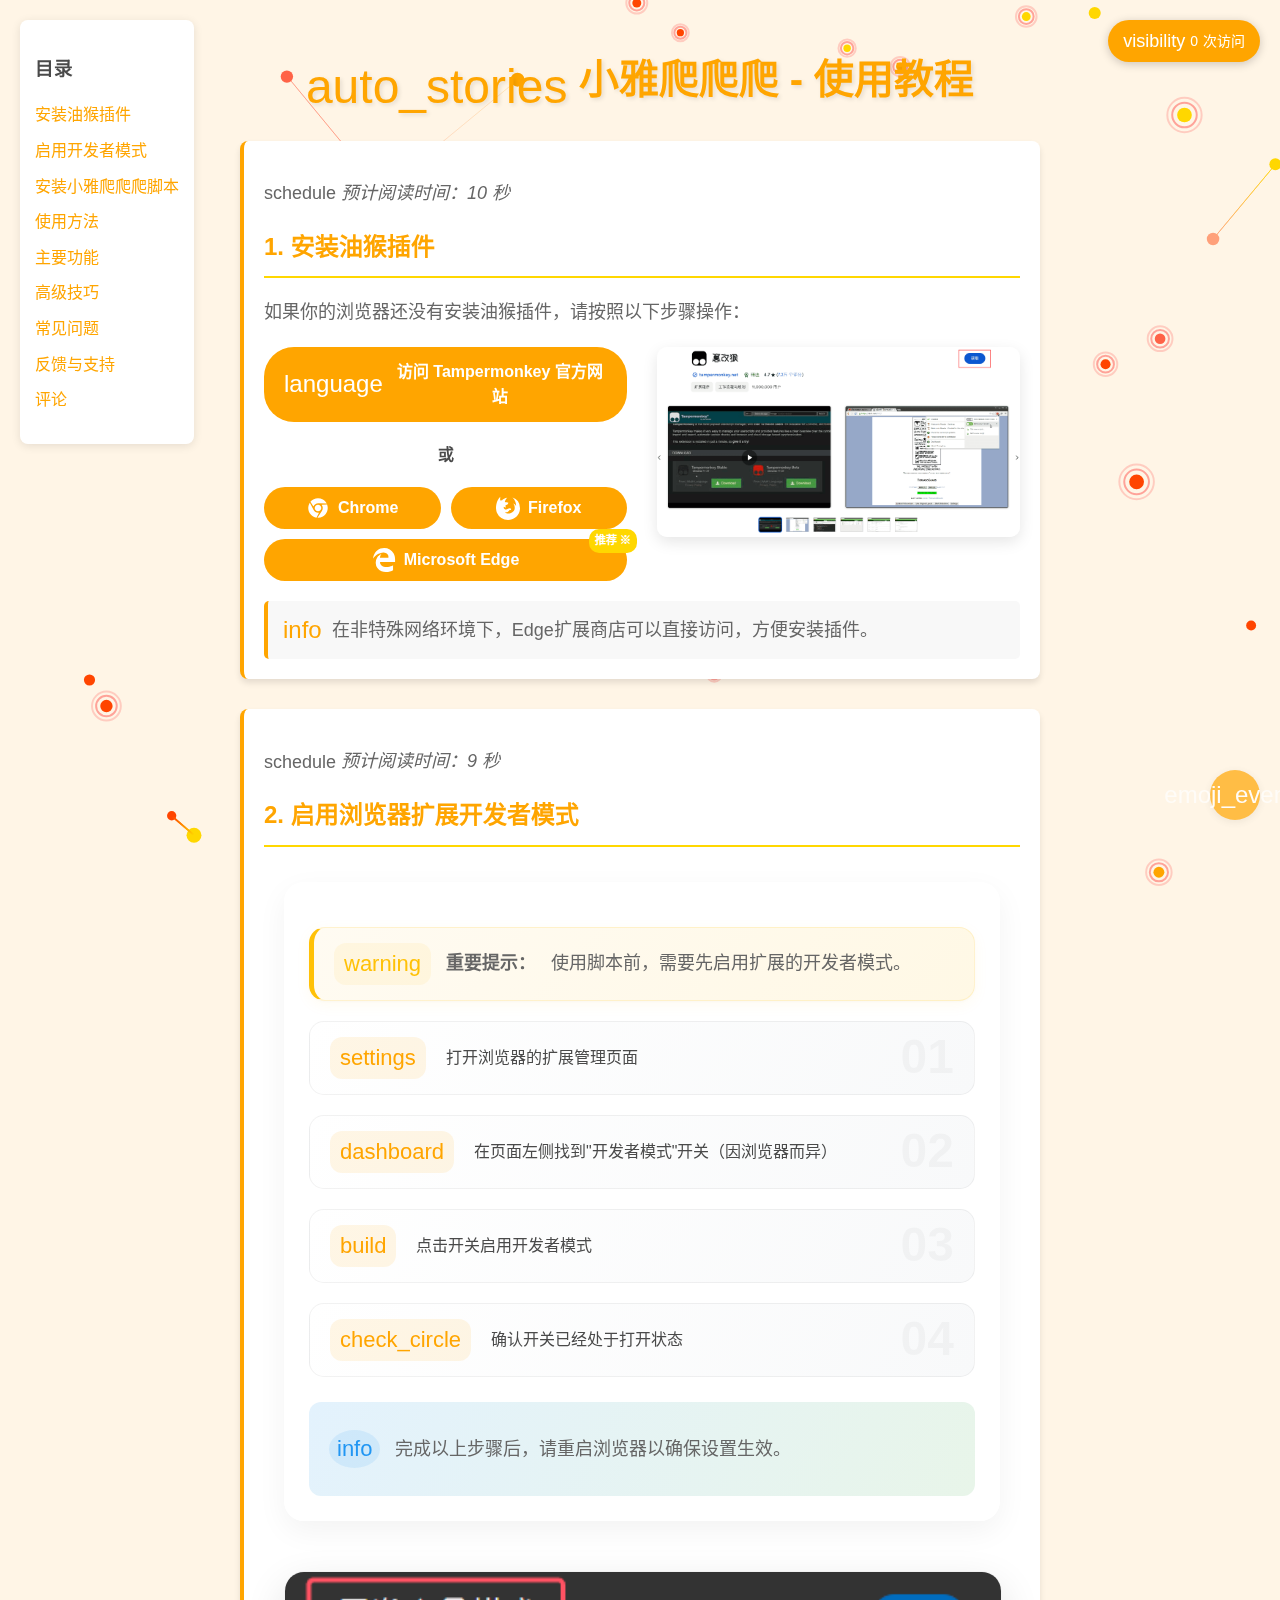
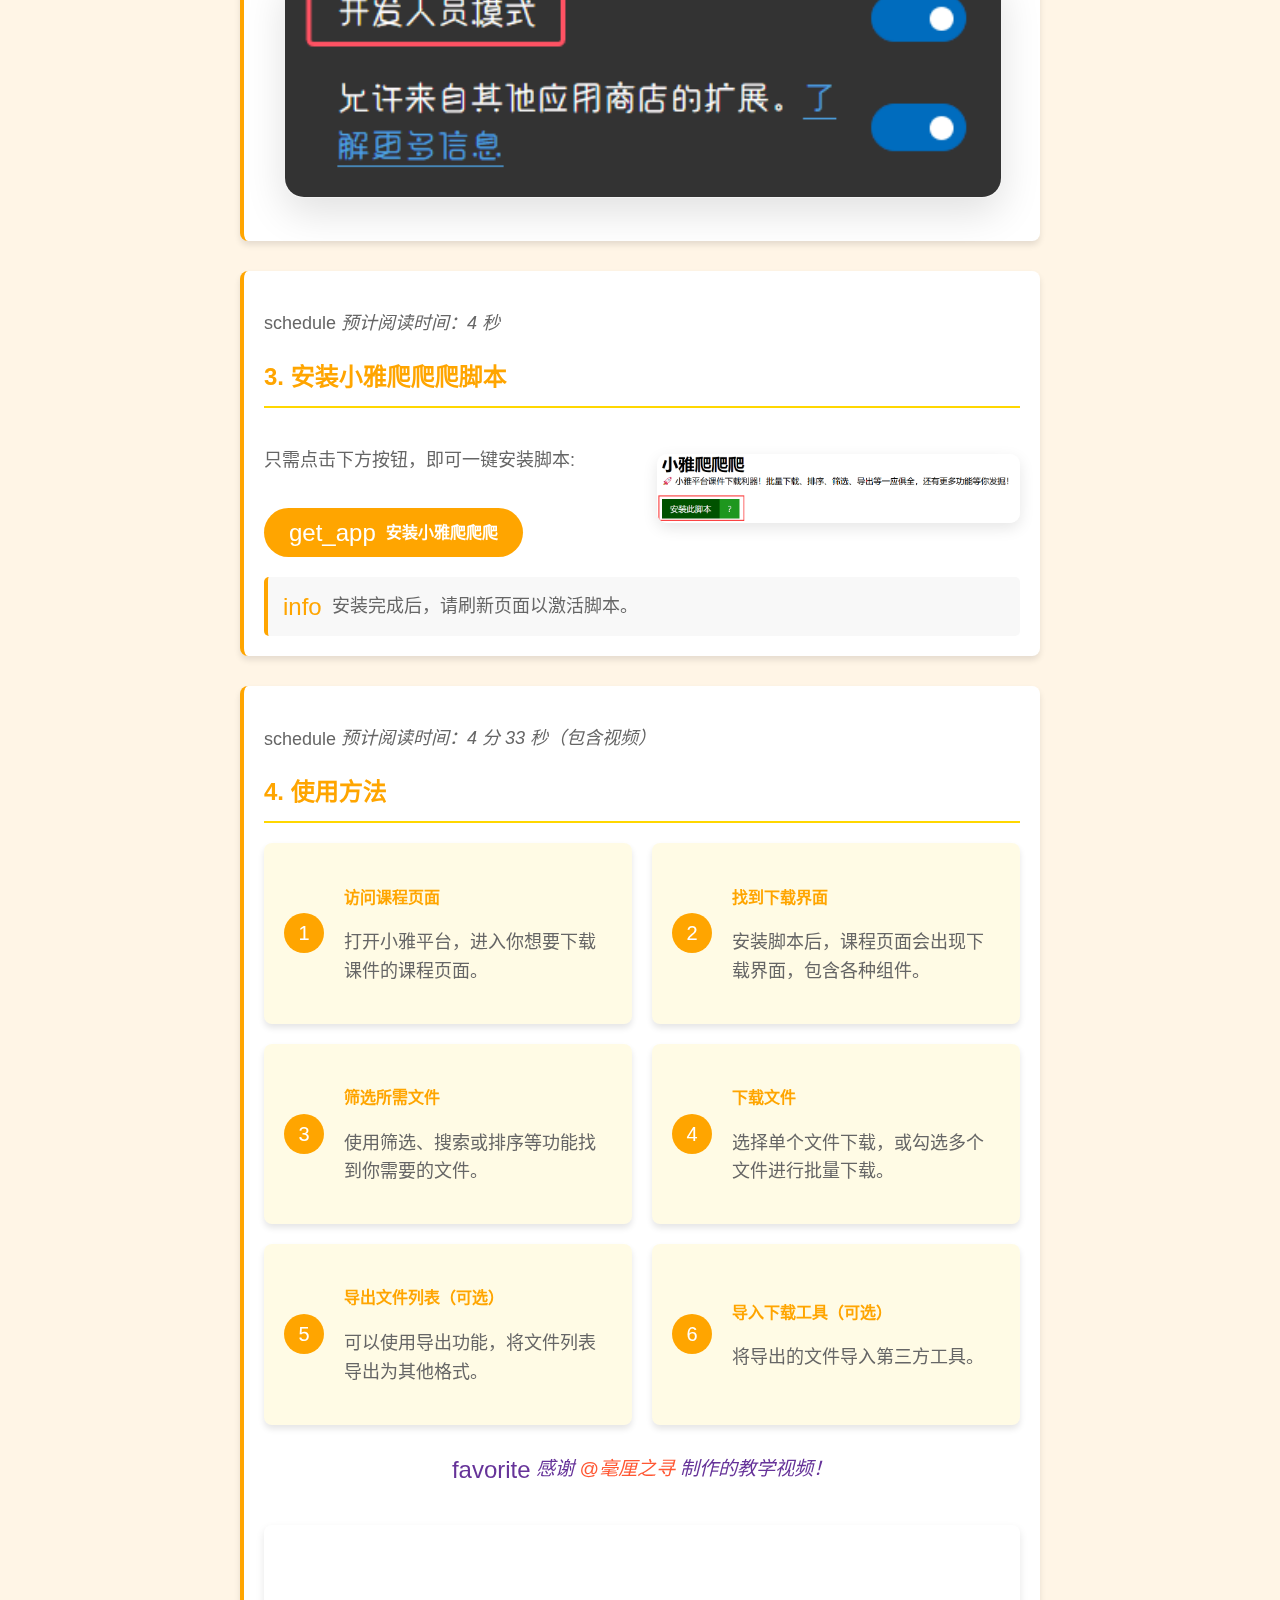
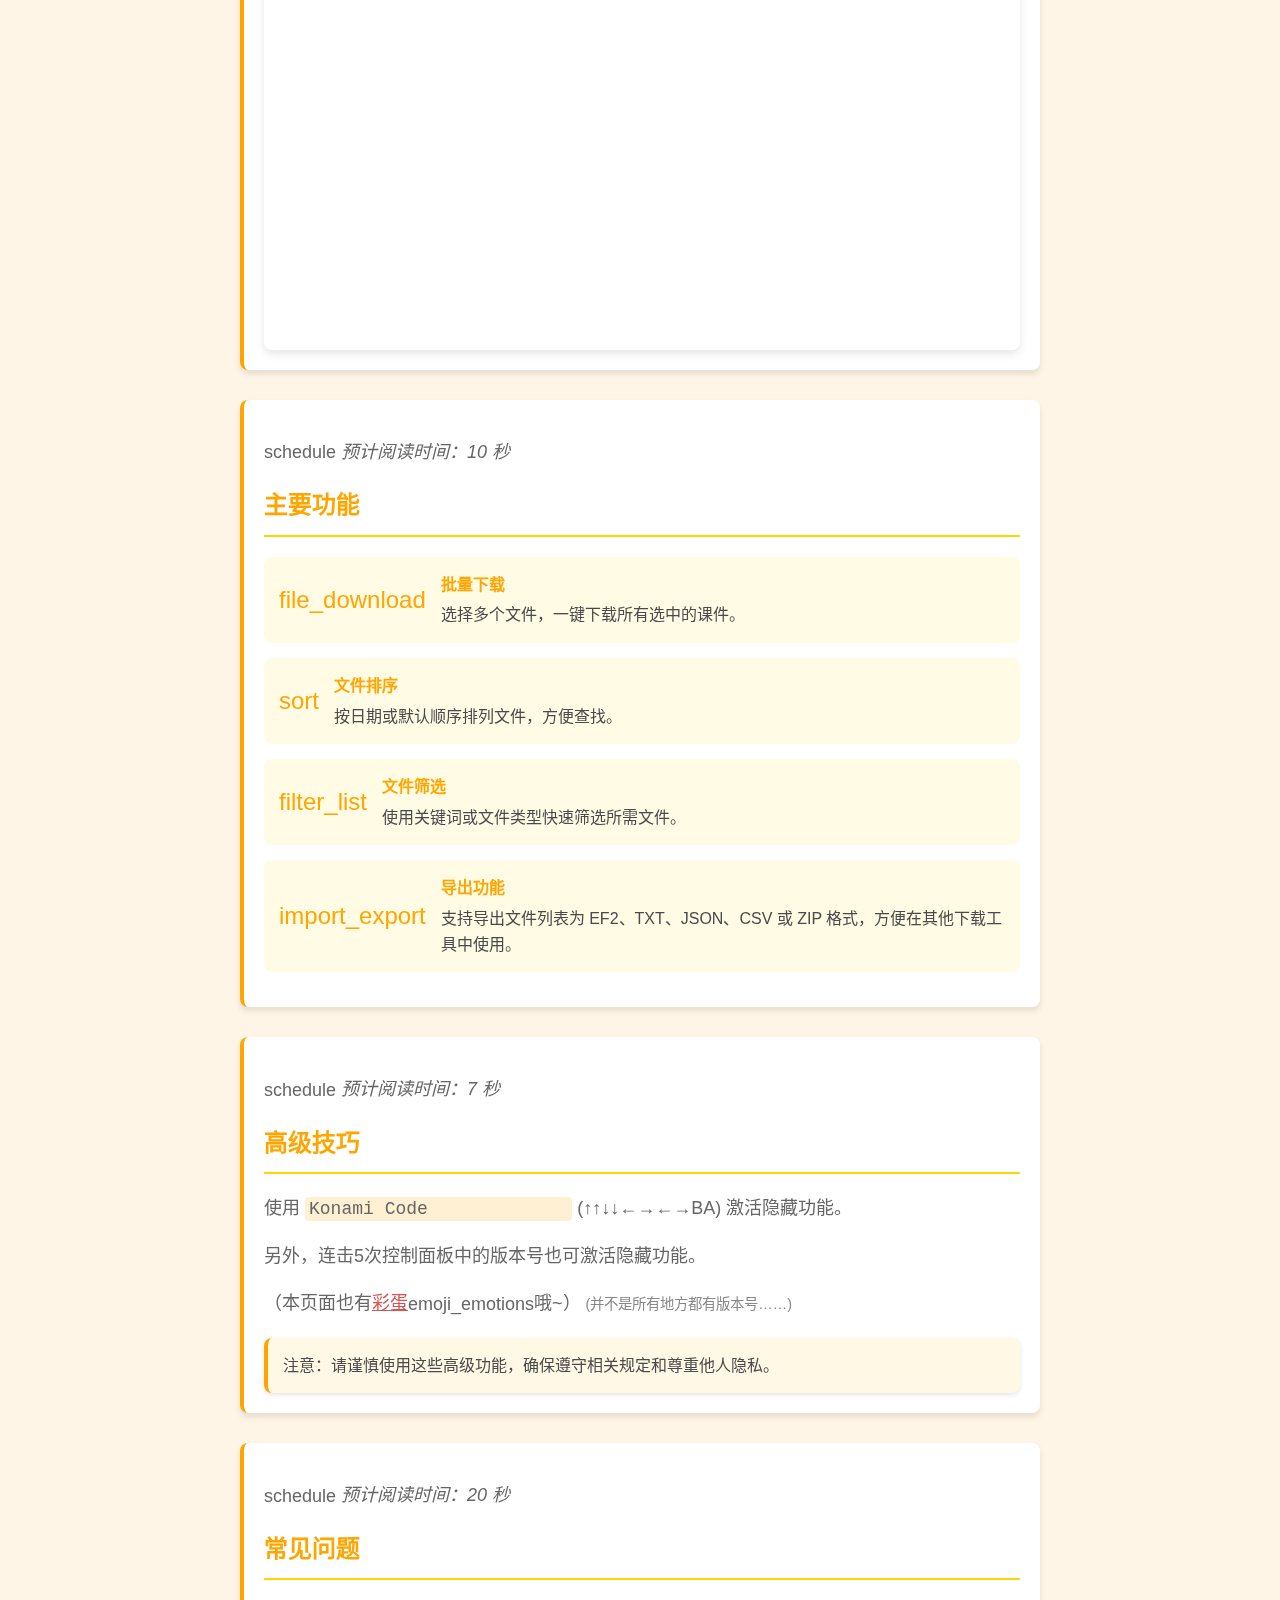
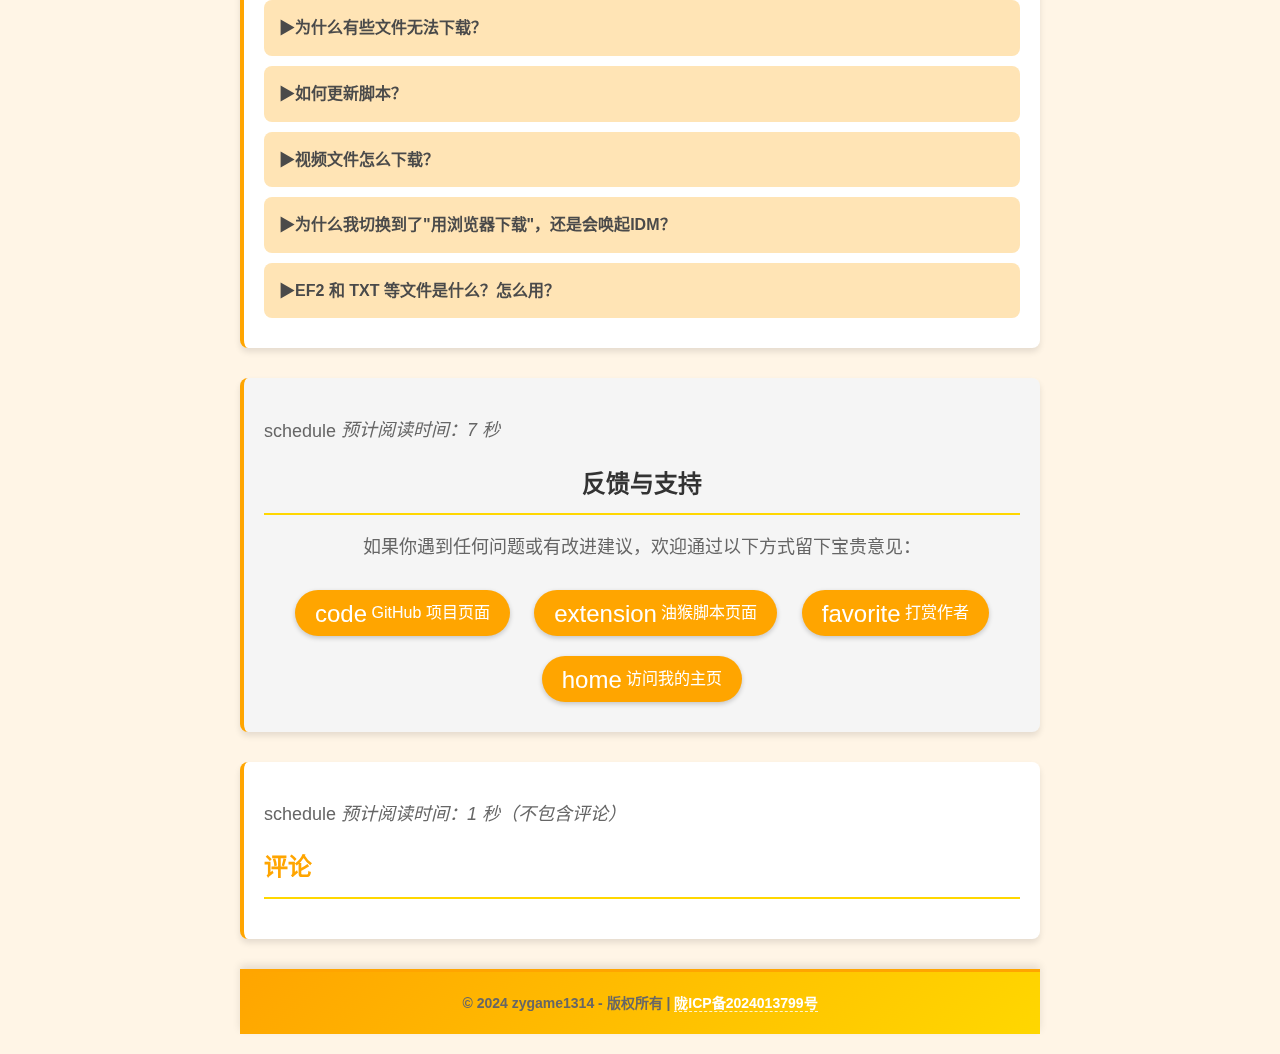
==== commit c42cc825: "Add files via upload" ====
--- a/index.html
+++ b/index.html
@@ -6,8 +6,7 @@
     <meta name="viewport" content="width=device-width, initial-scale=1.0">
     <title>小雅爬爬爬 - 使用教程</title>
     <link rel="stylesheet" type="text/css" href="CSS/xiaoyastylesheet.css">
-    <script src="https://jsd.onmicrosoft.cn/npm/leancloud-storage@latest/dist/av-min.js"></script>
-    <script src='https://npm.onmicrosoft.cn/valine@latest/dist/Valine.min.js'></script>
+    <link rel="stylesheet" href="https://npm.onmicrosoft.cn/@waline/client@v3/dist/waline.css" />
 </head>
 <audio id="achievement-sound" preload="auto">
     <source src="audio/steam_achievement.mp3" type="audio/mpeg">
@@ -327,12 +326,12 @@
 
     <div id="visit-counter">
         <i class="material-icons">visibility</i>
-        <span id="pageviews">0</span> 次访问
+        <span class="waline-pageview-count">0</span> 次访问
     </div>
 
     <div id="comments" class="section">
         <h2>评论</h2>
-        <div id="vcomments"></div>
+        <div id="waline"></div>
     </div>
 
     <div id="donateModal" class="modal">
@@ -386,12 +385,14 @@
         </div>
     </div>
 
-    <script src="JavaScript/xiaoyamain.js"></script>
     <footer class="custom-footer">
         <p>© 2024 zygame1314 - 版权所有 | <a href="https://beian.miit.gov.cn/" target="_blank"
                 class="beian-link">陇ICP备2024013799号</a></p>
     </footer>
 
+
+    <script src="JavaScript/xiaoyamain.js"></script>
+    <script type="module" src="JavaScript/comment.js"></script>
 </body>
 
 </html>--- a/CSS/xiaoyastylesheet.css
+++ b/CSS/xiaoyastylesheet.css
@@ -1553,212 +1553,6 @@
     color: #fff;
 }
 
-/* 评论区样式 */
-#vcomments {
-    background-color: var(--section-bg-color);
-    border-radius: 20px;
-    padding: 30px;
-    box-shadow: 0 10px 30px rgba(0, 0, 0, 0.1);
-    transition: all 0.4s cubic-bezier(0.175, 0.885, 0.32, 1.275);
-    position: relative;
-    overflow: hidden;
-}
-
-#vcomments::before {
-    content: "";
-    position: absolute;
-    top: -50%;
-    left: -50%;
-    width: 200%;
-    height: 200%;
-    background: radial-gradient(circle, rgba(255, 255, 255, 0.2) 0%, rgba(255, 255, 255, 0) 70%);
-    opacity: 0;
-    transition: opacity 0.6s;
-}
-
-#vcomments:hover {
-    box-shadow: 0 15px 40px rgba(0, 0, 0, 0.15);
-    transform: translateY(-5px);
-}
-
-#vcomments:hover::before {
-    opacity: 1;
-}
-
-#vcomments .vwrap {
-    border: none;
-    background: linear-gradient(145deg, rgba(255, 255, 255, 0.1) 0%, rgba(255, 255, 255, 0) 100%);
-    border-radius: 15px;
-    padding: 20px;
-}
-
-#vcomments .vheader {
-    background-color: transparent;
-    border-bottom: 2px solid var(--secondary-color);
-    padding-bottom: 20px;
-    margin-bottom: 30px;
-    position: relative;
-}
-
-#vcomments .vheader::after {
-    content: "";
-    position: absolute;
-    bottom: -2px;
-    left: 0;
-    width: 50px;
-    height: 2px;
-    background-color: var(--primary-color);
-    transition: width 0.3s ease;
-}
-
-#vcomments:hover .vheader::after {
-    width: 100%;
-}
-
-#vcomments .vinput {
-    background-color: rgba(245, 245, 245, 0.8);
-    border: 1px solid #ddd;
-    border-radius: 12px;
-    padding: 15px;
-    transition: all 0.3s ease;
-    box-shadow: inset 0 2px 4px rgba(0, 0, 0, 0.05);
-}
-
-#vcomments .vinput:focus {
-    border-color: var(--primary-color);
-    box-shadow: 0 0 0 3px rgba(var(--primary-color), 0.2), inset 0 2px 4px rgba(0, 0, 0, 0.05);
-    transform: translateY(-2px);
-}
-
-#vcomments .vbtn {
-    background-color: var(--primary-color);
-    color: white;
-    border: none;
-    padding: 12px 30px;
-    border-radius: 30px;
-    cursor: pointer;
-    transition: all 0.3s ease;
-    font-weight: 600;
-    letter-spacing: 1px;
-    text-transform: uppercase;
-    position: relative;
-    overflow: hidden;
-}
-
-#vcomments .vbtn::before {
-    content: "";
-    position: absolute;
-    top: 50%;
-    left: 50%;
-    width: 0;
-    height: 0;
-    background-color: rgba(255, 255, 255, 0.2);
-    border-radius: 50%;
-    transform: translate(-50%, -50%);
-    transition: width 0.6s, height 0.6s;
-}
-
-#vcomments .vbtn:hover {
-    background-color: var(--secondary-color);
-    transform: translateY(-3px);
-    box-shadow: 0 6px 12px rgba(0, 0, 0, 0.1);
-}
-
-#vcomments .vbtn:hover::before {
-    width: 300px;
-    height: 300px;
-}
-
-#vcomments .vlist .vcard {
-    background-color: rgba(249, 249, 249, 0.8);
-    border: 1px solid #eee;
-    border-radius: 15px;
-    padding: 25px;
-    margin-bottom: 25px;
-    transition: all 0.4s cubic-bezier(0.175, 0.885, 0.32, 1.275);
-    position: relative;
-    overflow: hidden;
-}
-
-#vcomments .vlist .vcard::before {
-    content: "";
-    position: absolute;
-    top: -10px;
-    left: -10px;
-    right: -10px;
-    bottom: -10px;
-    background: linear-gradient(45deg, var(--primary-color), var(--secondary-color));
-    opacity: 0;
-    z-index: -1;
-    transition: opacity 0.4s;
-    filter: blur(20px);
-}
-
-#vcomments .vlist .vcard:hover {
-    transform: translateY(-5px) scale(1.02);
-    box-shadow: 0 8px 25px rgba(0, 0, 0, 0.1);
-}
-
-#vcomments .vlist .vcard:hover::before {
-    opacity: 0.1;
-}
-
-#vcomments .vlist .vcard .vh {
-    color: var(--text-color);
-    font-weight: 700;
-    font-size: 1.1em;
-}
-
-#vcomments .vlist .vcard .vmeta {
-    color: #888;
-    font-size: 0.9em;
-    margin-top: 8px;
-    display: flex;
-    align-items: center;
-}
-
-#vcomments .vlist .vcard .vmeta::before {
-    content: "•";
-    margin: 0 8px;
-    color: var(--primary-color);
-}
-
-#vcomments .vlist .vcard .vcontent {
-    color: var(--text-color);
-    margin-top: 20px;
-    line-height: 1.7;
-    font-size: 1.05em;
-}
-
-body.night-mode #vcomments {
-    background-color: rgba(30, 30, 30, 0.9);
-}
-
-body.night-mode #vcomments .vinput {
-    background-color: rgba(50, 50, 50, 0.8);
-    color: #eee;
-    border-color: #555;
-}
-
-body.night-mode #vcomments .vlist .vcard {
-    background-color: rgba(40, 40, 40, 0.8);
-    border-color: #444;
-}
-
-body.night-mode #vcomments .vlist .vcard .vh,
-body.night-mode #vcomments .vlist .vcard .vcontent {
-    color: #ddd;
-}
-
-body.night-mode #vcomments .vlist .vcard .vmeta {
-    color: #888;
-}
-
-body.night-mode #vcomments::before,
-body.night-mode #vcomments .vlist .vcard::before {
-    background: linear-gradient(45deg, rgba(var(--primary-color), 0.2), rgba(var(--secondary-color), 0.2));
-}
-
 /* 访问计数器样式 */
 #visit-counter {
     position: fixed;
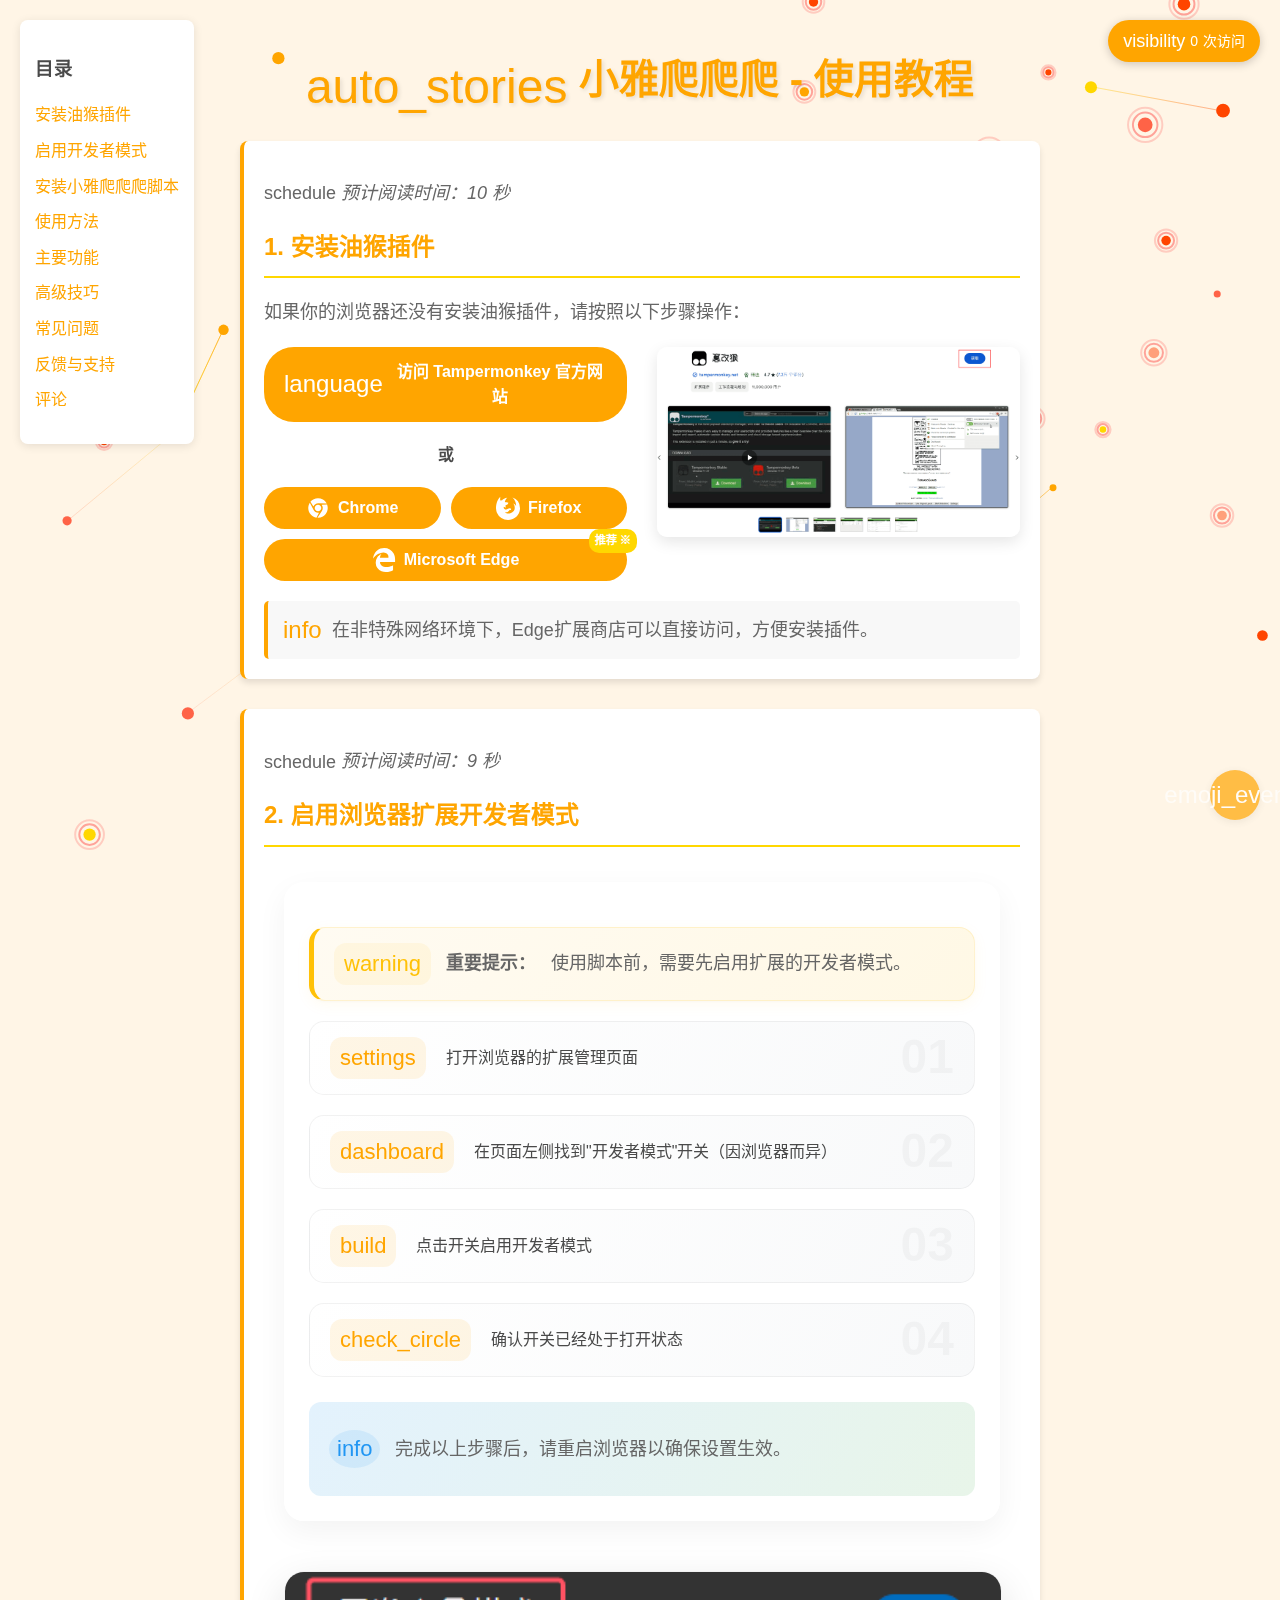
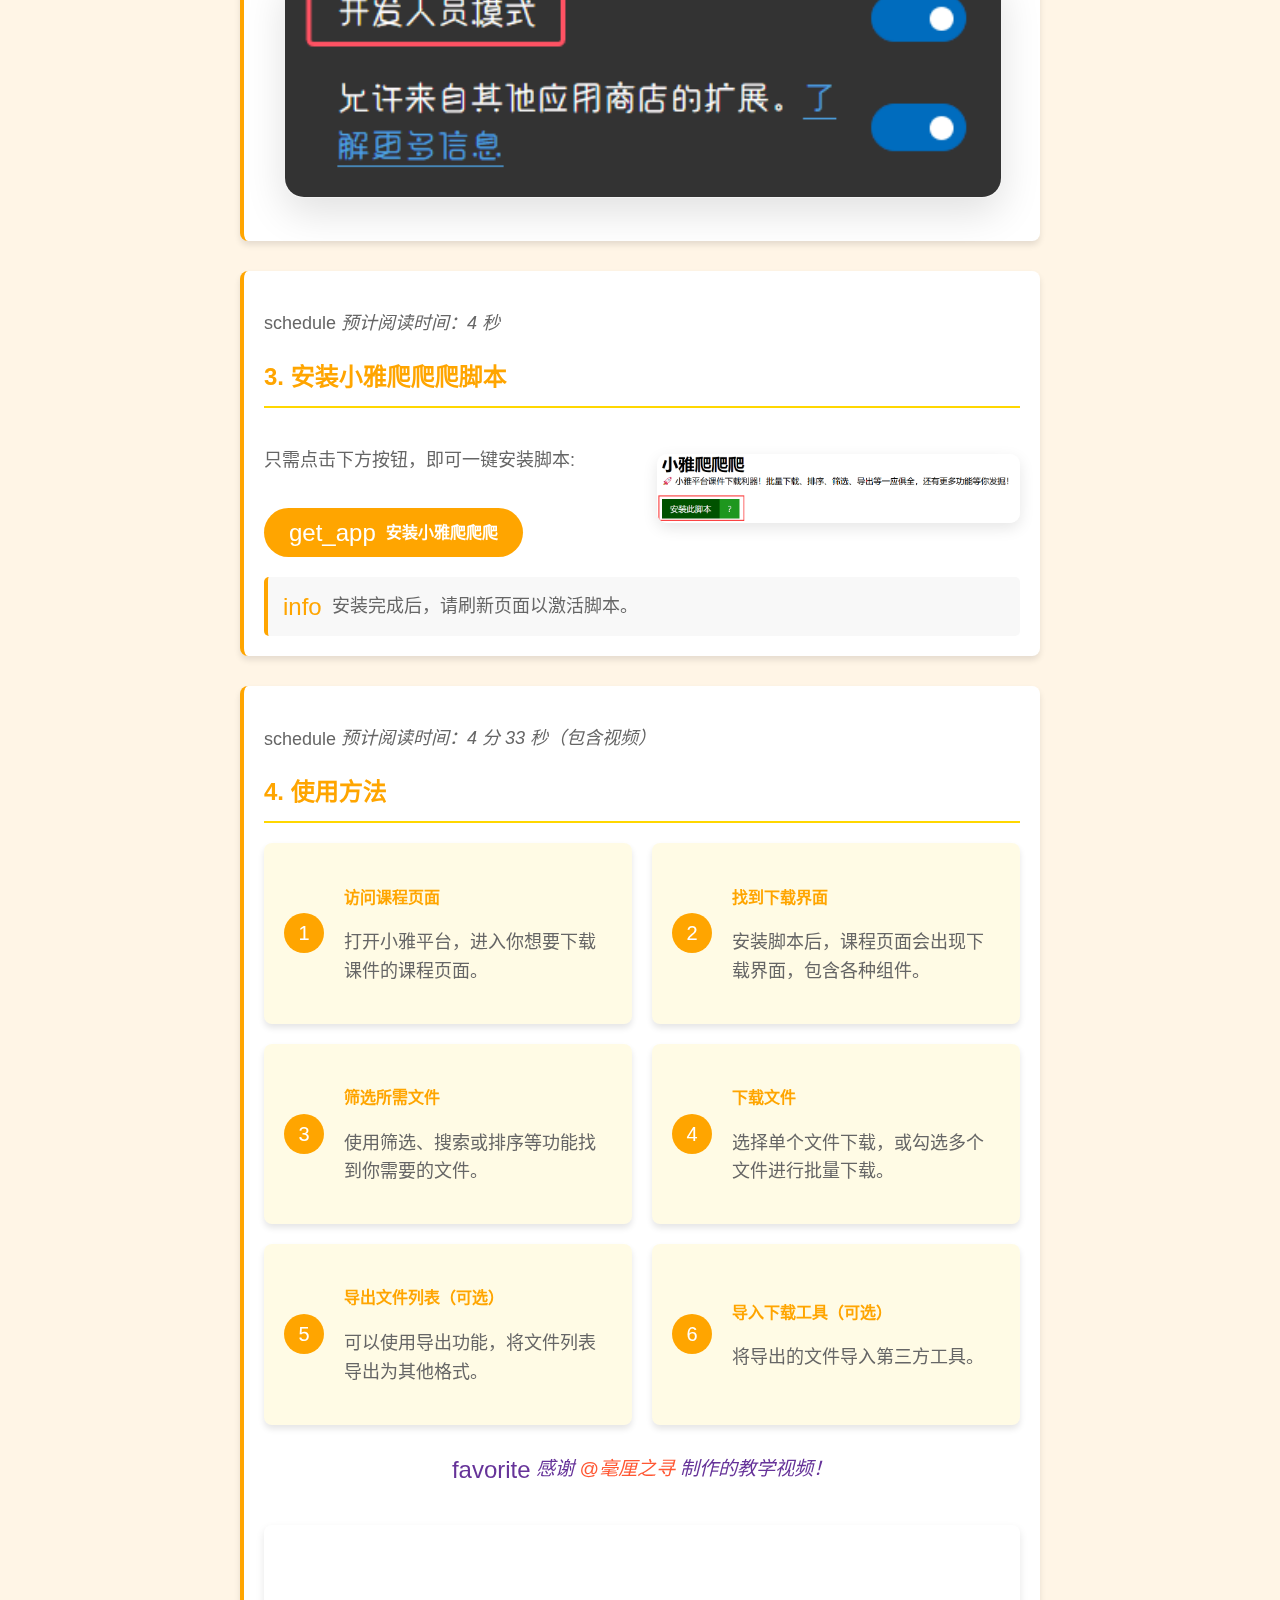
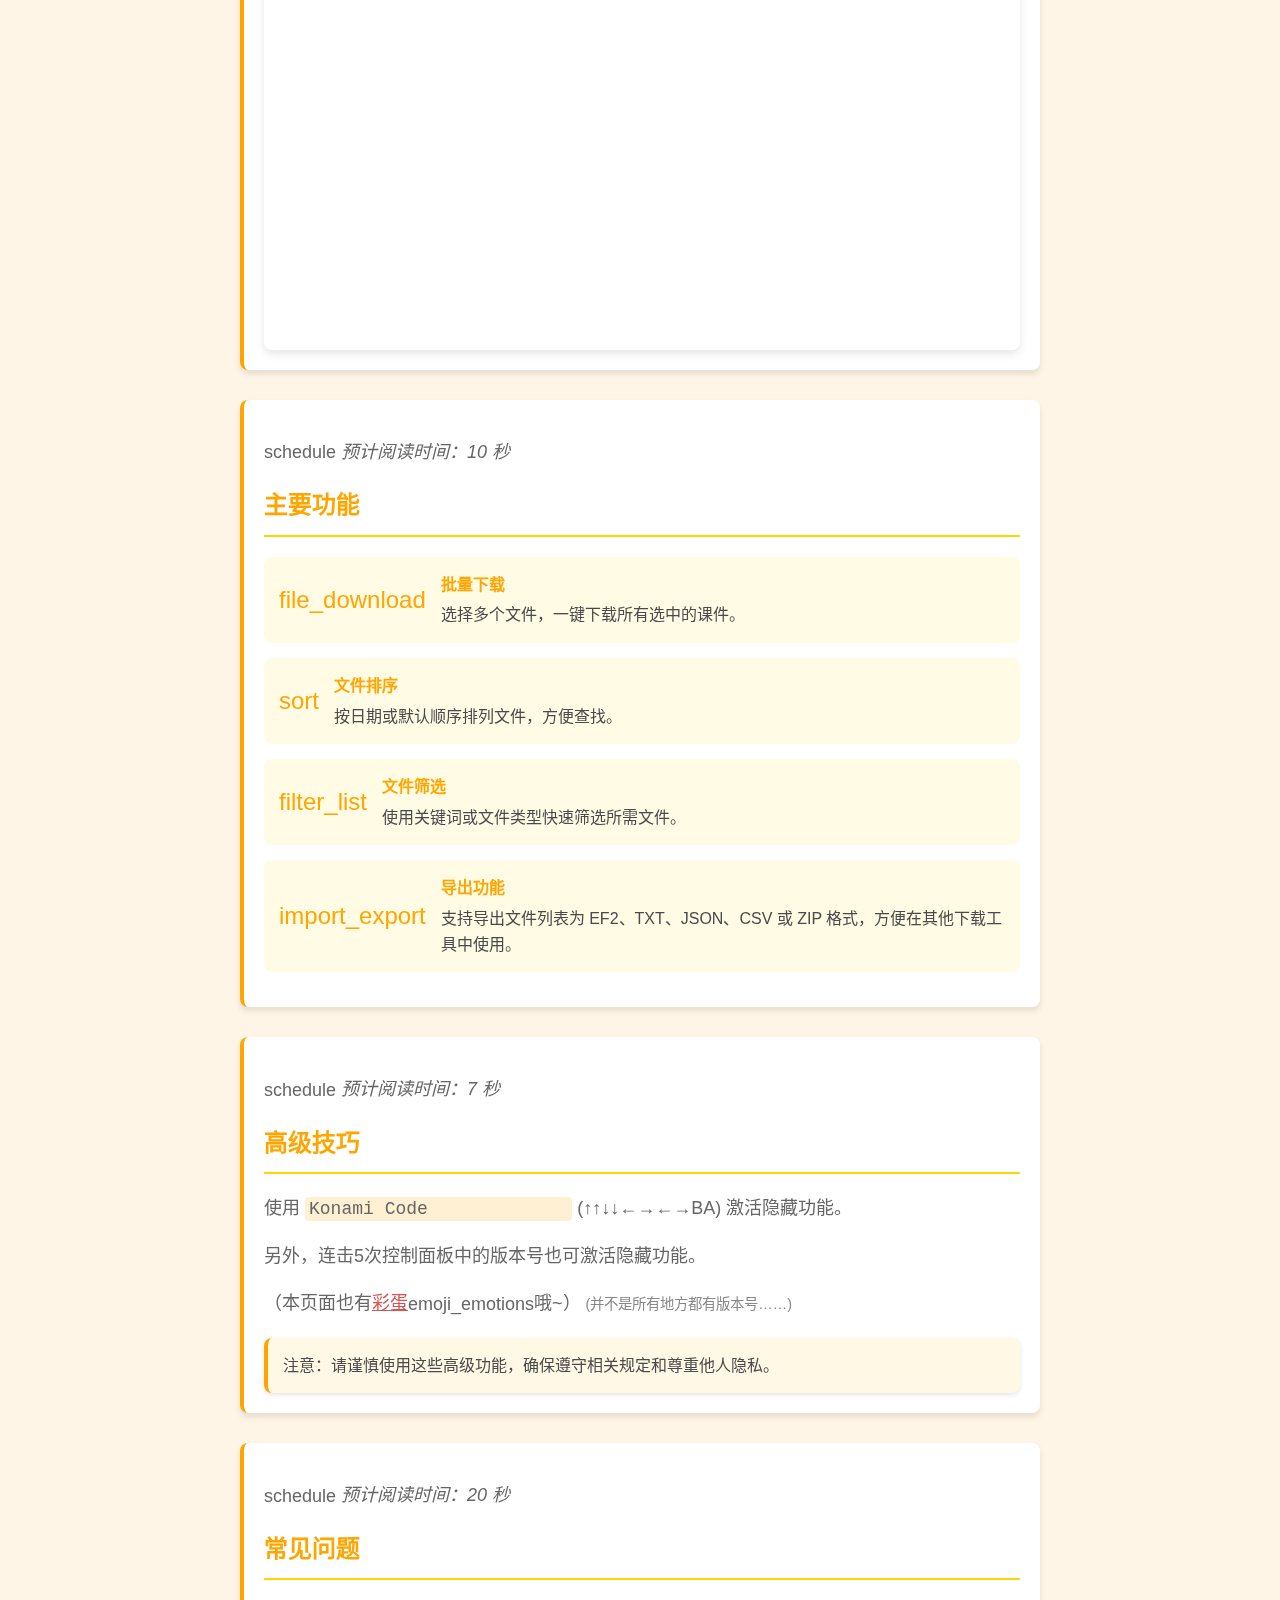
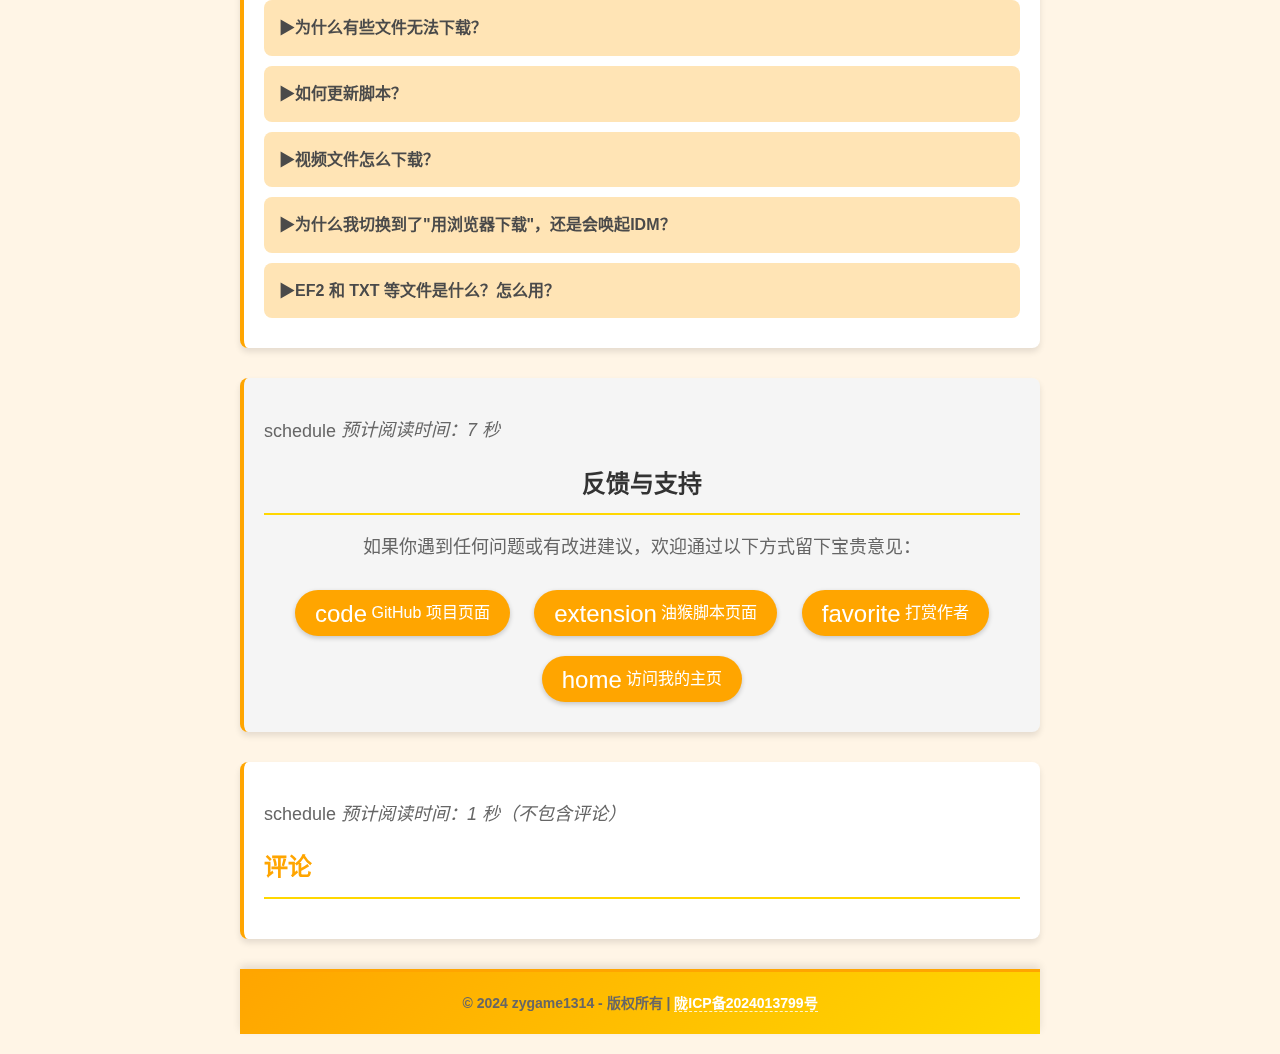
==== commit a942c75f: "Add files via upload" ====
--- a/index.html
+++ b/index.html
@@ -6,7 +6,7 @@
     <meta name="viewport" content="width=device-width, initial-scale=1.0">
     <title>小雅爬爬爬 - 使用教程</title>
     <link rel="stylesheet" type="text/css" href="CSS/xiaoyastylesheet.css">
-    <link rel="stylesheet" href="https://npm.onmicrosoft.cn/@waline/client@v3/dist/waline.css" />
+    <link rel="stylesheet" href="https://cdn.jsdmirror.com/npm/@waline/client@v3/dist/waline.css" />
 </head>
 <audio id="achievement-sound" preload="auto">
     <source src="audio/steam_achievement.mp3" type="audio/mpeg">
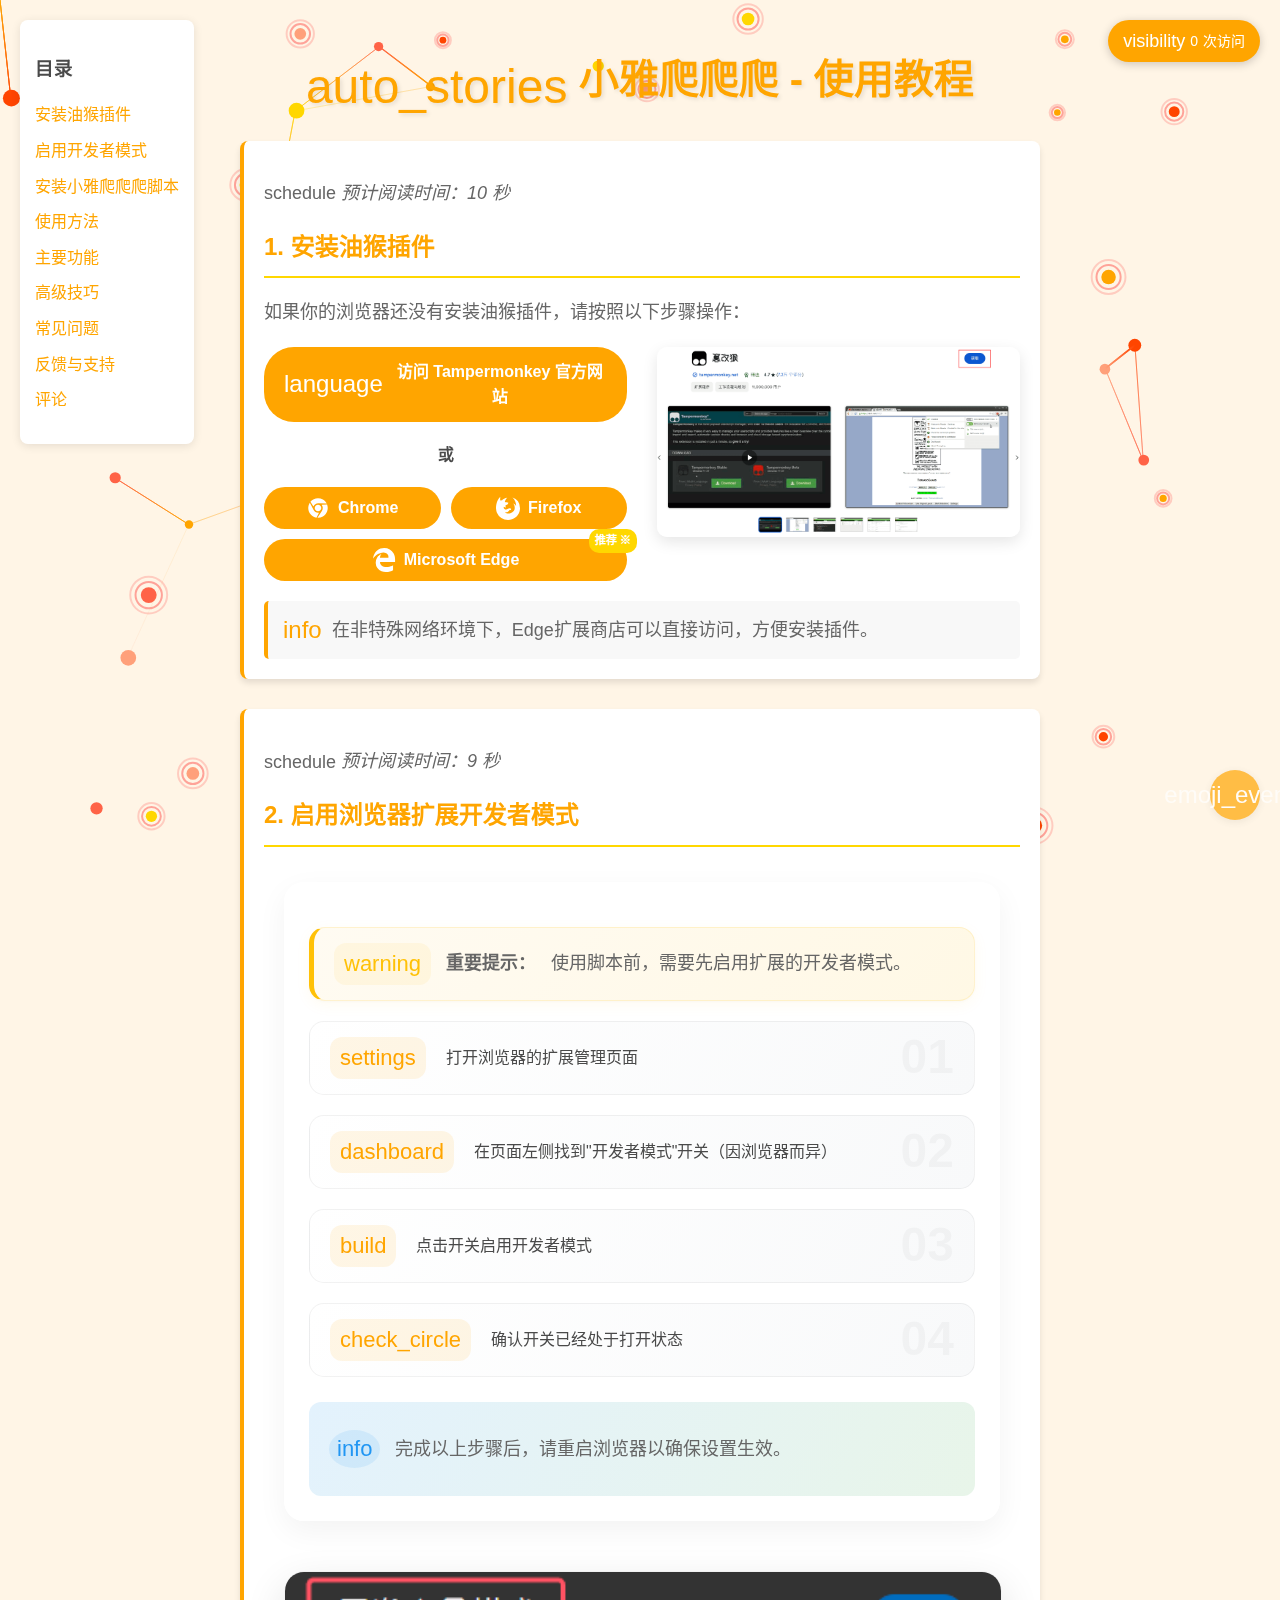
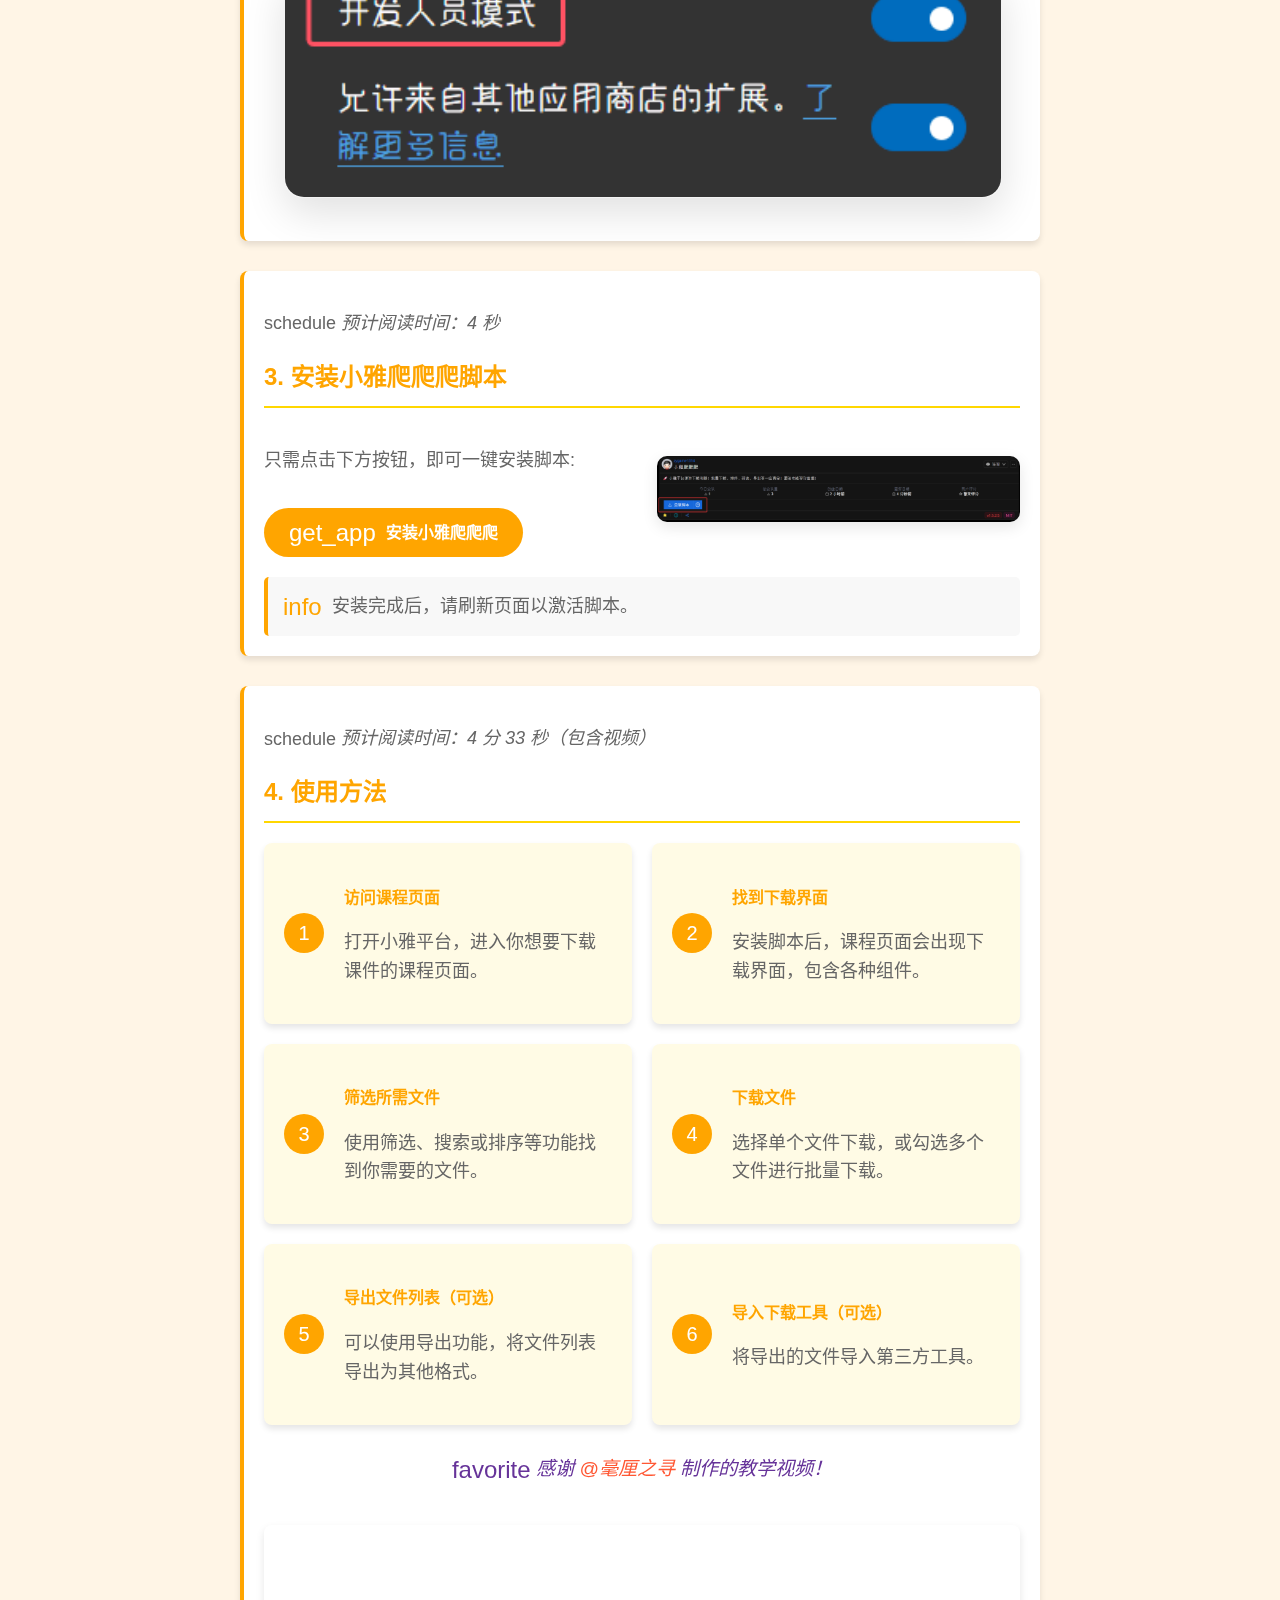
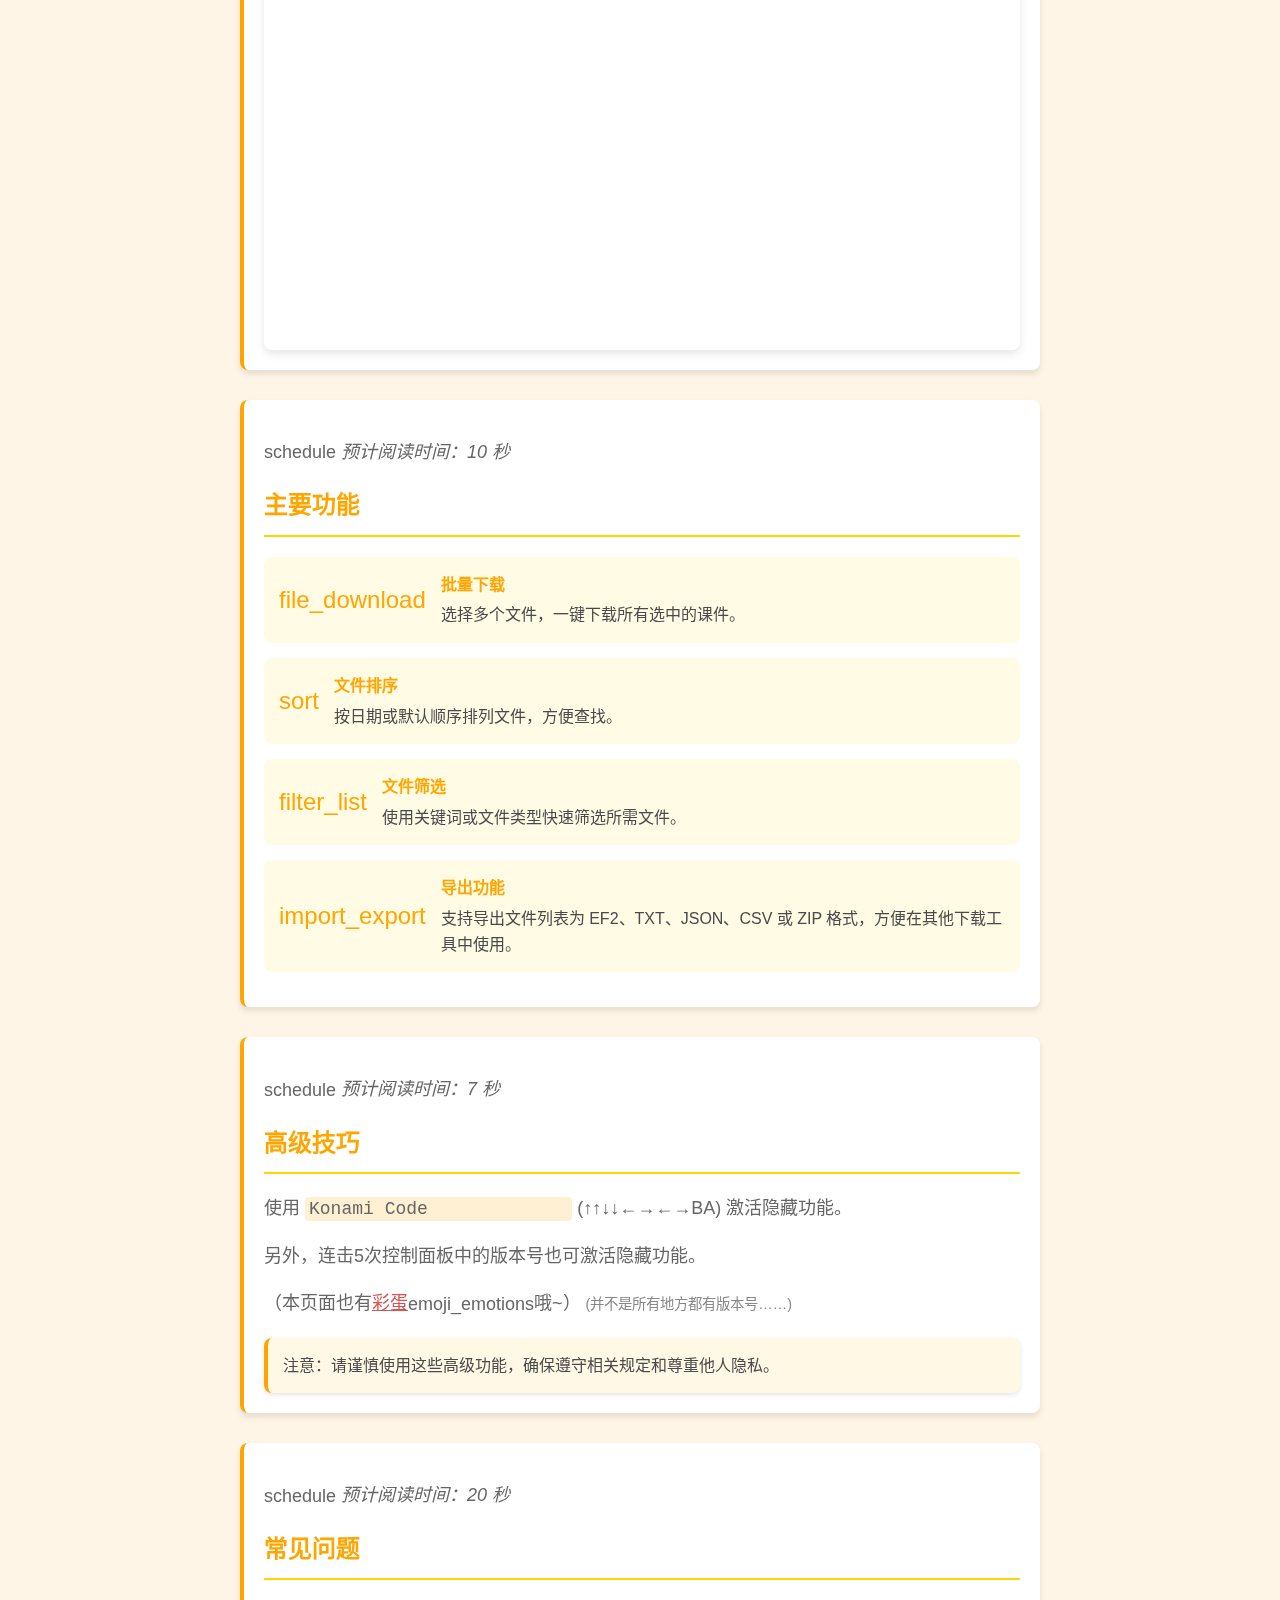
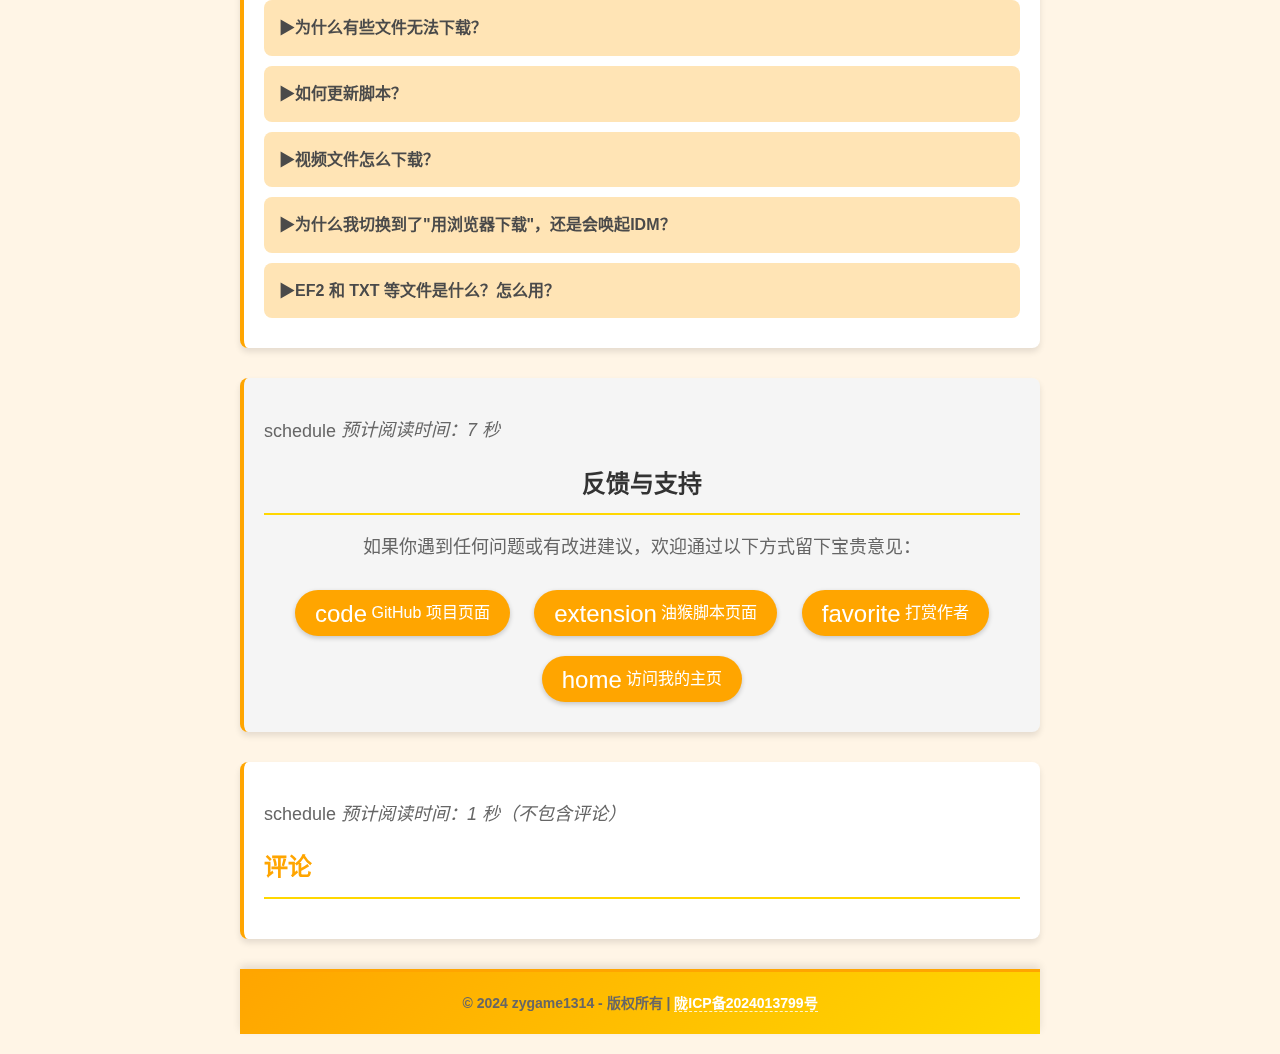
==== commit 05f8a0e6: "Add files via upload" ====
--- a/index.html
+++ b/index.html
@@ -139,7 +139,7 @@
         <div class="install-container">
             <div class="install-text">
                 <p>只需点击下方按钮，即可一键安装脚本:</p>
-                <a href="https://greasyfork.org/zh-CN/scripts/488536-%E5%B0%8F%E9%9B%85%E7%88%AC%E7%88%AC%E7%88%AC"
+                <a href="https://scriptcat.org/zh-CN/script-show-page/2771"
                     target="_blank" class="install-button">
                     <i class="material-icons">get_app</i>
                     安装小雅爬爬爬
@@ -309,7 +309,7 @@
                 <i class="material-icons">code</i>
                 <span>GitHub 项目页面</span>
             </a>
-            <a href="https://greasyfork.org/zh-CN/scripts/488536-%E5%B0%8F%E9%9B%85%E7%88%AC%E7%88%AC%E7%88%AC"
+            <a href="https://scriptcat.org/zh-CN/script-show-page/2771"
                 target="_blank" class="feedback-button">
                 <i class="material-icons">extension</i>
                 <span>油猴脚本页面</span>
@@ -344,7 +344,7 @@
             <div class="heart-container">
                 <div class="heart"></div>
             </div>
-            <p>如果一定要赞助，请移步我的主页以支持<br>੭ ᐕ)੭*⁾⁾：<a href="https://zygame1314.site" target="_blank">点击直达～</a></p>
+            <p>如果一定要赞助，请移步我的主页以支持<br>( •̀ ω •́ )✧：<a href="https://zygame1314.site" target="_blank">点击直达～</a></p>
         </div>
     </div>
 
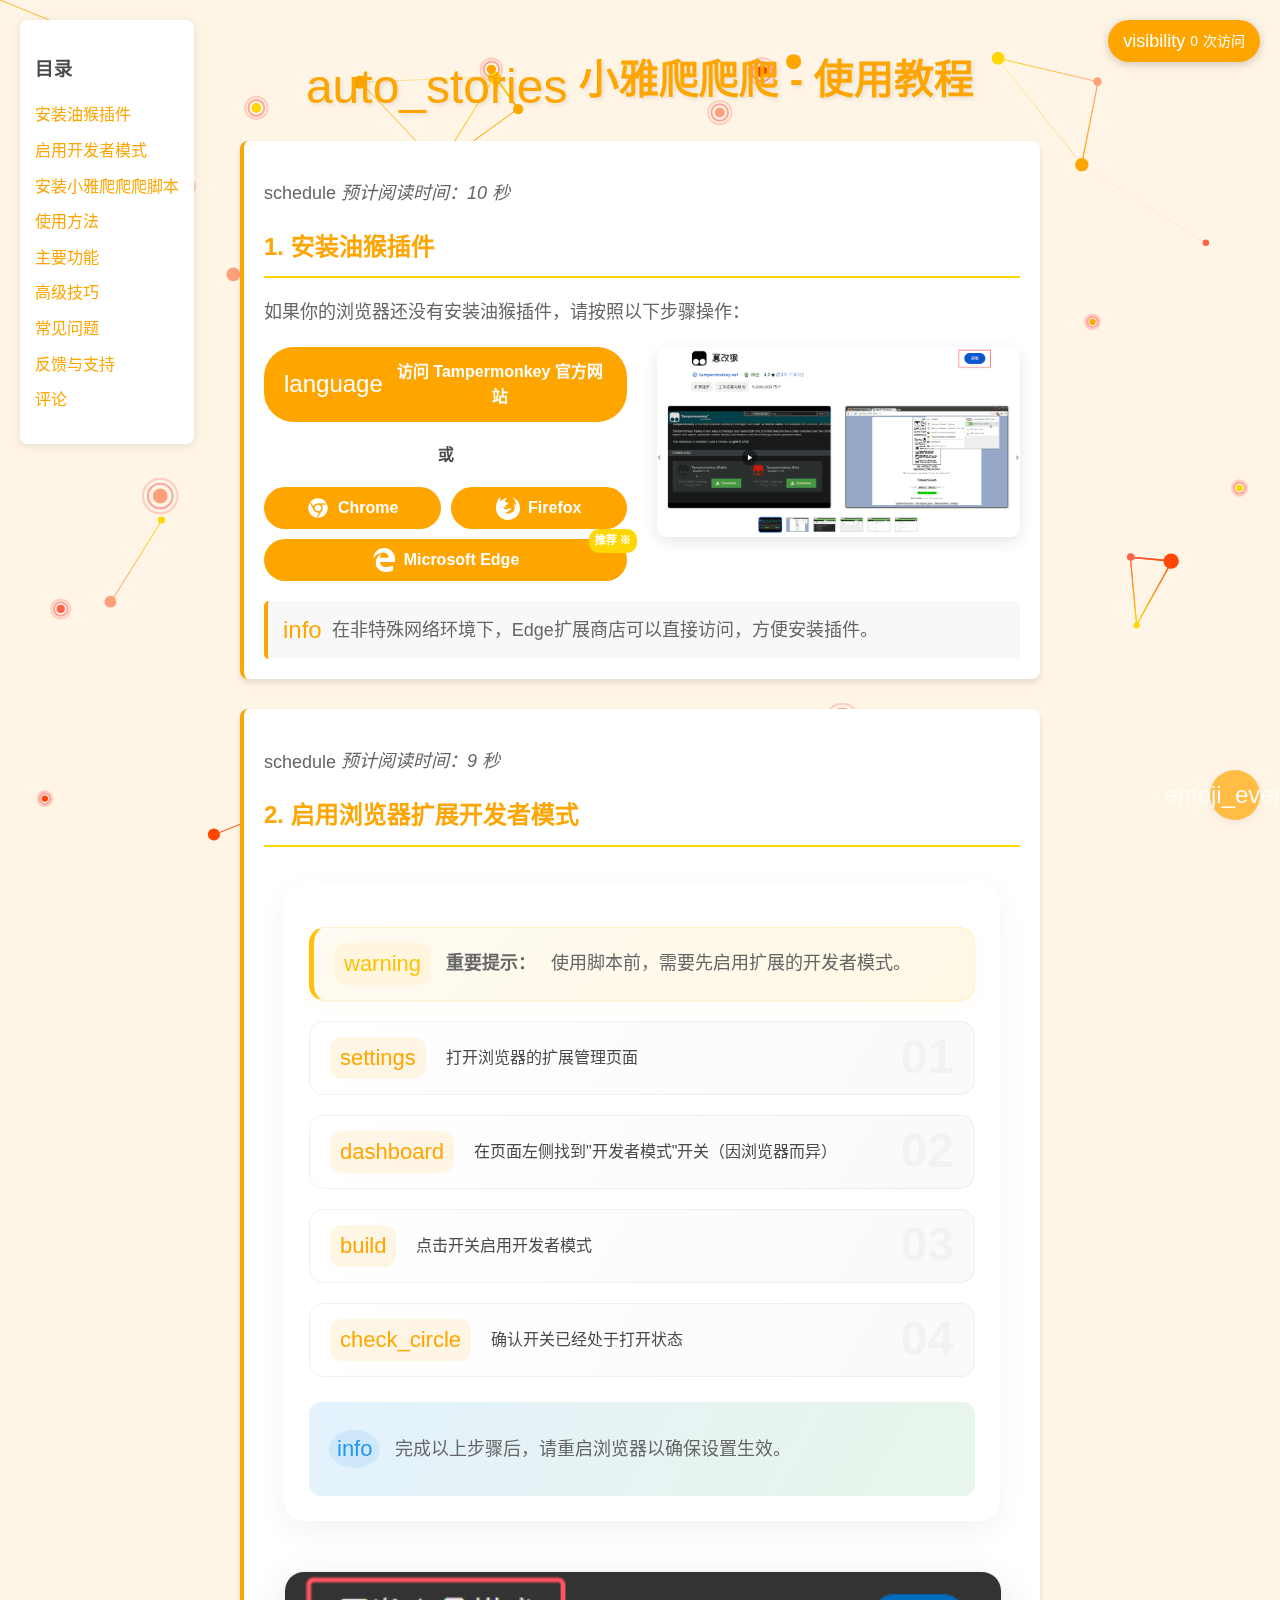
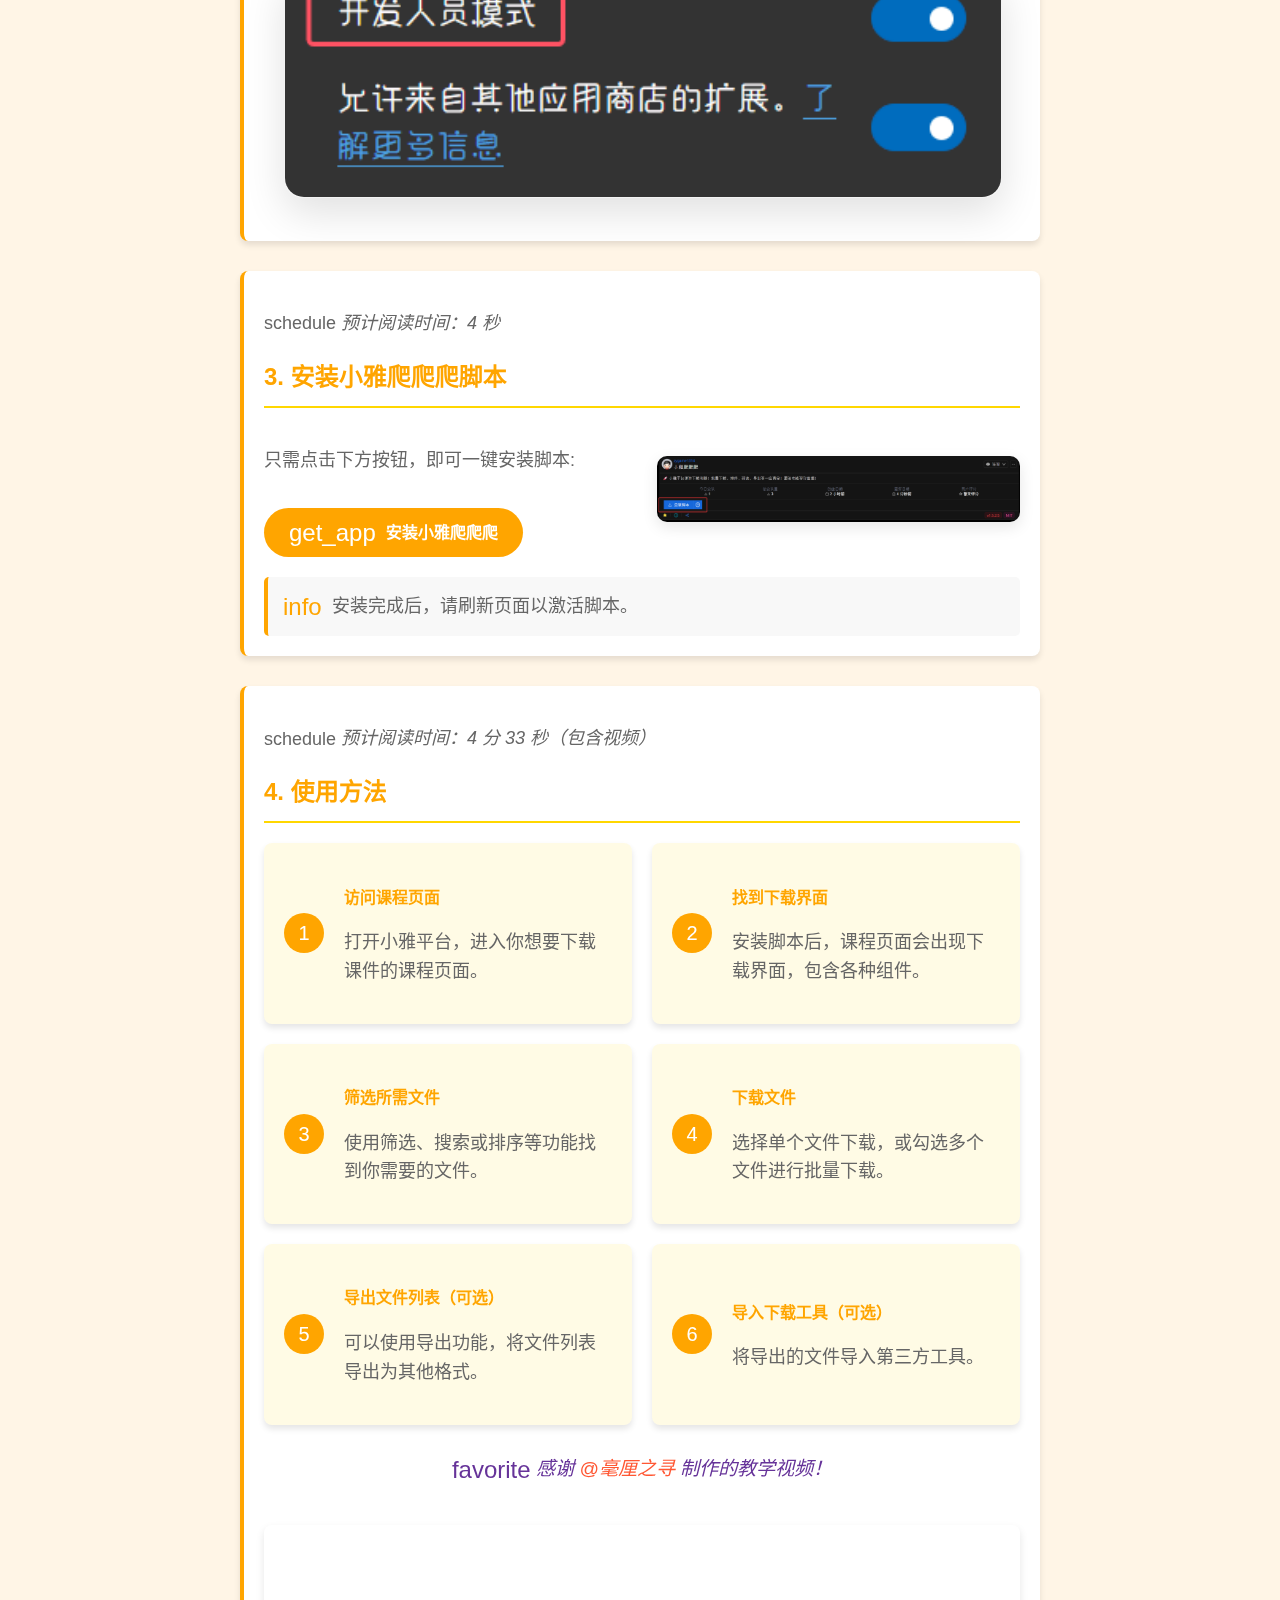
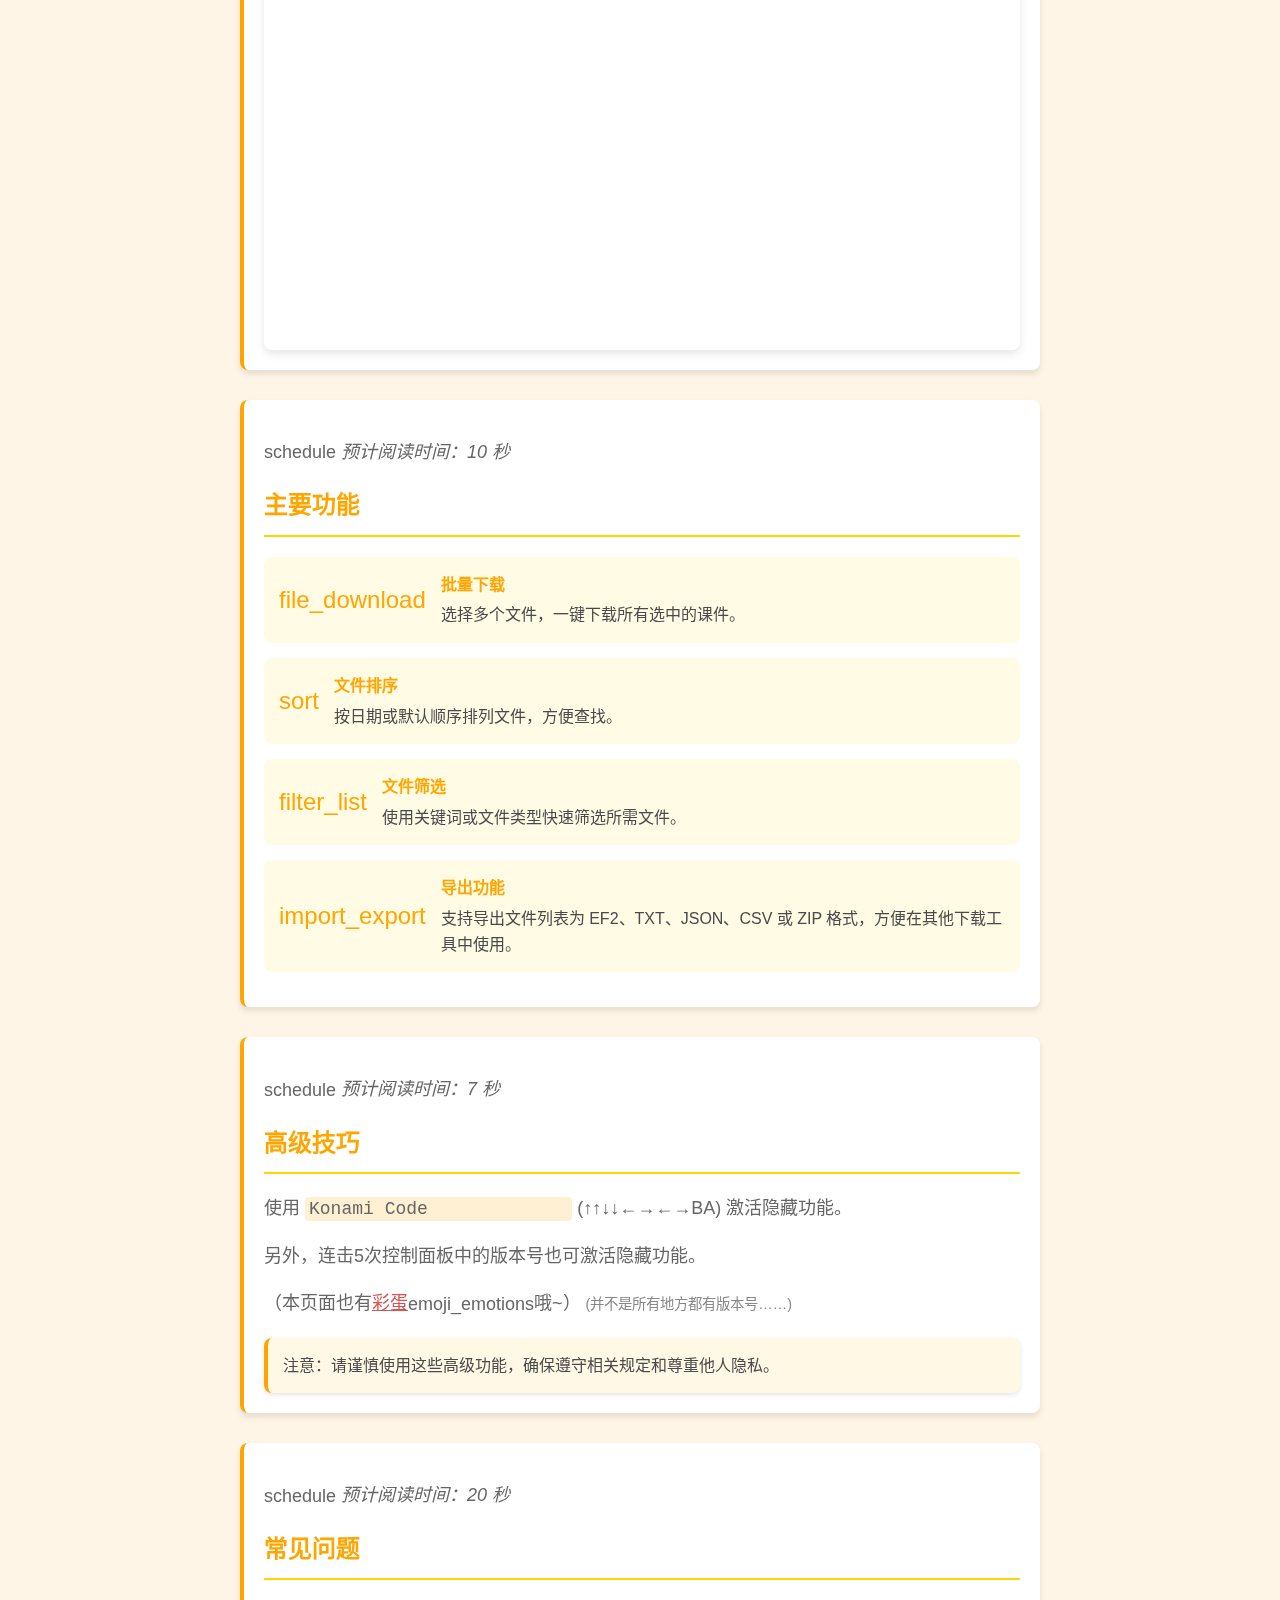
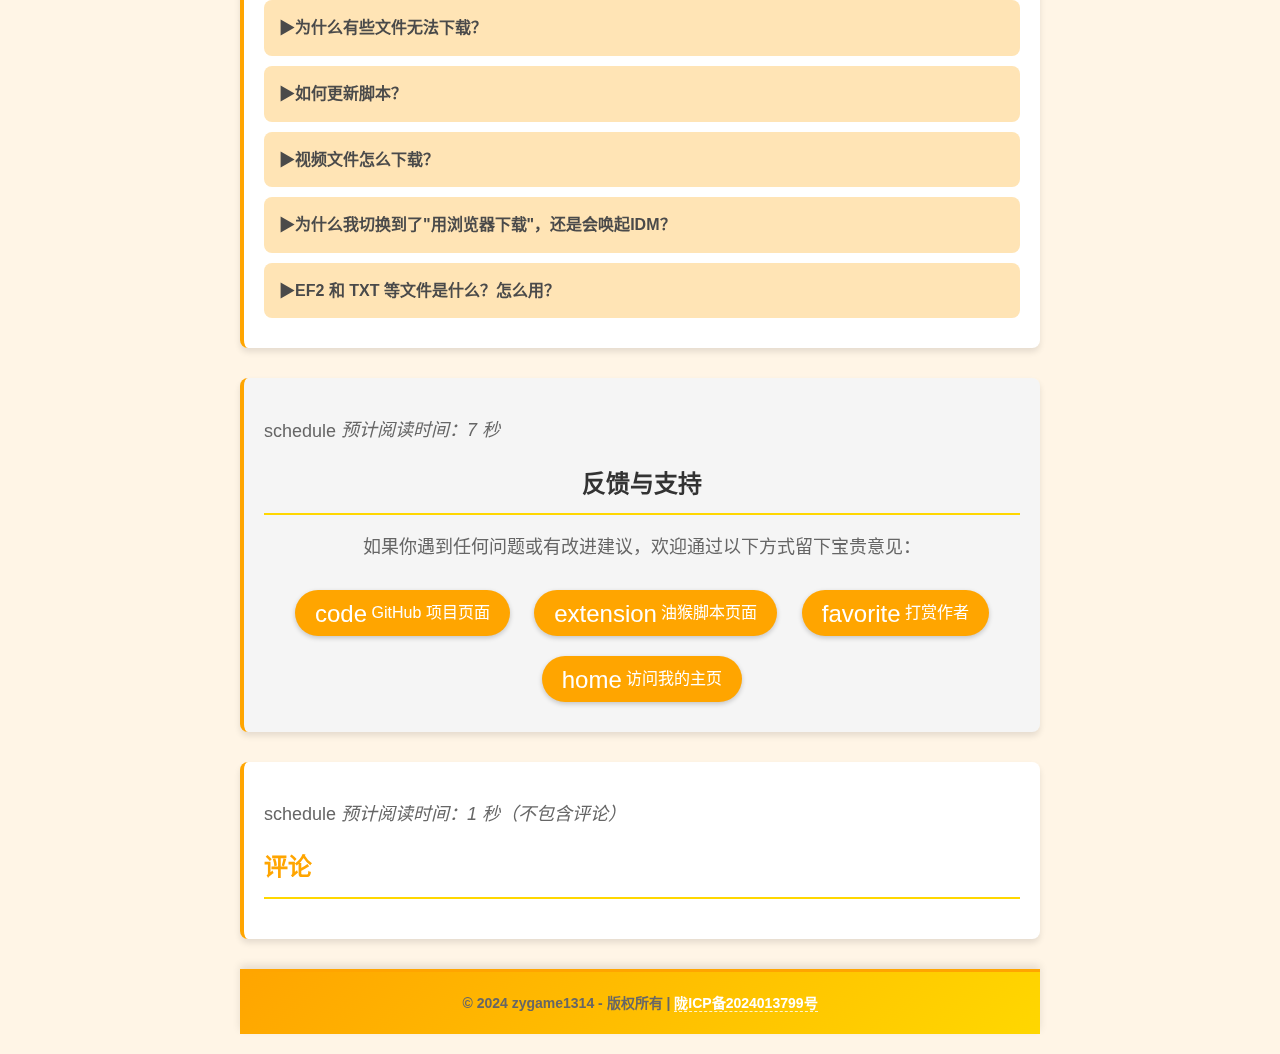
==== commit a8be8fd0: "添加多个图标和音频文件，并引入评论功能的 JavaScript 代码" ====
--- a/index.html
+++ b/index.html
@@ -1,398 +1,398 @@
-<!DOCTYPE html>
-<html lang="zh-CN">
-
-<head>
-    <meta charset="UTF-8">
-    <meta name="viewport" content="width=device-width, initial-scale=1.0">
-    <title>小雅爬爬爬 - 使用教程</title>
-    <link rel="stylesheet" type="text/css" href="CSS/xiaoyastylesheet.css">
-    <link rel="stylesheet" href="https://cdn.jsdmirror.com/npm/@waline/client@v3/dist/waline.css" />
-</head>
-<audio id="achievement-sound" preload="auto">
-    <source src="audio/steam_achievement.mp3" type="audio/mpeg">
-</audio>
-
-<body>
-    <div id="sound-prompt" class="sound-prompt">
-        <i class="material-icons">volume_up</i>
-        <span>点击或按任意键以启用声音</span>
-    </div>
-    <div id="progress-bar"></div>
-    <div id="toc">
-        <h3>目录</h3>
-        <ul>
-            <li><a href="#install-tampermonkey" class="toc-link">安装油猴插件</a></li>
-            <li><a href="#enable-developer-mode" class="toc-link">启用开发者模式</a></li>
-            <li><a href="#install-script" class="toc-link">安装小雅爬爬爬脚本</a></li>
-            <li><a href="#usage" class="toc-link">使用方法</a></li>
-            <li><a href="#features" class="toc-link">主要功能</a></li>
-            <li><a href="#advanced-tips" class="toc-link">高级技巧</a></li>
-            <li><a href="#faq" class="toc-link">常见问题</a></li>
-            <li><a href="#feedback" class="toc-link">反馈与支持</a></li>
-            <li><a href="#comments" class="toc-link">评论</a></li>
-        </ul>
-    </div>
-    <canvas id="background-canvas"></canvas>
-    <h1><i class="material-icons" style="font-size: 1.2em; vertical-align: bottom;">auto_stories</i> 小雅爬爬爬 - 使用教程
-    </h1>
-
-    <div id="install-tampermonkey" class="section">
-        <h2>1. 安装油猴插件</h2>
-        <p>如果你的浏览器还没有安装油猴插件，请按照以下步骤操作：</p>
-        <div class="install-tampermonkey-container">
-            <div class="install-tampermonkey-text">
-                <div class="install-options">
-                    <a href="https://www.tampermonkey.net/" target="_blank" class="install-option">
-                        <i class="material-icons">language</i>
-                        访问 Tampermonkey 官方网站
-                    </a>
-                    <div class="or-divider">或</div>
-                    <div class="browser-options">
-                        <a href="https://chrome.google.com/webstore/detail/tampermonkey/dhdgffkkebhmkfjojejmpbldmpobfkfo?hl=zh-CN"
-                            target="_blank" class="browser-option">
-                            <svg class="icon" viewBox="0 0 1024 1024" xmlns="http://www.w3.org/2000/svg" width="24"
-                                height="24">
-                                <path
-                                    d="M371.8 512c0 77.5 62.7 140.2 140.2 140.2S652.2 589.5 652.2 512 589.5 371.8 512 371.8 371.8 434.4 371.8 512z"
-                                    fill="#ffffff"></path>
-                                <path
-                                    d="M900 362.4l-234.3 12.1c63.6 74.3 64.6 181.5 11.1 263.7l-188 289.2c78 4.2 158.4-12.9 231.2-55.2 180-104 253-322.1 180-509.8zM320.3 591.9L163.8 284.1C121 349.5 96 428 96 512c0 208 152.3 380.3 351.4 410.8l106.9-209.4c-96.6 18.2-189.9-34.8-234-121.5zM538.8 306.4l344.4 18.1C848 254.7 792.6 194 719.8 151.7 653.9 113.6 581.5 95.5 510.5 96c-122.5 0.5-242.2 55.2-322.1 154.5l128.2 196.9c32-91.9 124.8-146.7 222.2-141z"
-                                    fill="#ffffff"></path>
-                            </svg>
-                            Chrome
-                        </a>
-                        <a href="https://addons.mozilla.org/zh-CN/firefox/addon/tampermonkey/" target="_blank"
-                            class="browser-option">
-                            <svg class="icon" viewBox="0 0 1024 1024" xmlns="http://www.w3.org/2000/svg" width="24"
-                                height="24">
-                                <path
-                                    d="M516 1024q-161.714286 0-288.285714-86T39.428571 710.285714Q6.285714 635.428571 1.142857 538.285714t14.857143-190 63.428571-178.285714T181.714286 31.428571l-6.285715 160.571429q6.285714-8 38.857143-8.857143t40 8.857143q24-46.285714 91.714286-78.857143T480 79.428571q-30.857143 25.714286-68.285714 84.857143T378.285714 257.714286q14.285714 4.571429 35.714286 7.714285t36 4.285715 38.857143 2.285714 28.857143 1.714286q8.571429 2.857143 5.428571 26T505.714286 342.857143q-2.857143 4-9.428572 10.571428T464 373.714286t-57.714286 19.428571l8.571429 108-79.428572-38.285714q-10.285714 24.571429-4.285714 46.571428t20.571429 38 37.428571 23.714286 46.285714 3.714286q29.142857-5.142857 56-19.714286t47.714286-25.714286T581.142857 519.428571q34.857143 2.285714 51.142857 18.857143t11.142857 37.142857q-0.571429 1.142857-1.428571 3.142858t-4.857143 7.142857-10.285714 8.857143-18 6-26.571429 0.571428q-34.285714 54.285714-82.571428 77.428572T380 695.428571q42.285714 34.857143 92.857143 47.142858t96.285714 3.428571 88.285714-29.714286 73.142858-50 46-59.428571q24.571429-52 22.285714-110T777.428571 389.142857 732.571429 317.714286q49.714286 21.714286 78.285714 45.428571t44 64.285714q8.571429-97.142857-32.857143-196T702.285714 69.142857q151.428571 44 235.428572 159.714286T1024 524.571429q1.142857 72.571429-23.142857 145.714285T930.285714 806.285714t-108 112-141.428571 77.428572T516 1024z"
-                                    fill="#ffffff" />
-                            </svg>
-                            Firefox
-                        </a>
-                        <a href="https://microsoftedge.microsoft.com/addons/detail/tampermonkey/iikmkjmpaadaobahmlepeloendndfphd"
-                            target="_blank" class="browser-option recommended">
-                            <svg class="icon" viewBox="0 0 1024 1024" xmlns="http://www.w3.org/2000/svg" width="24"
-                                height="24">
-                                <path
-                                    d="M39.428571 454.285714h0.571429q9.142857-72 33.428571-138t65.714286-124 95.714286-100.571428T362.571429 24.571429 520.571429 0q132 0 236.571428 60.285714T925.142857 233.714286q59.428571 106.857143 59.428572 252.571428v107.428572H341.714286q0.571429 63.428571 30.571428 110T450.285714 773.714286t108.285715 32.571428 121.714285 1.714286 118.857143-26.571429T898.285714 733.142857v215.428572q-52.571429 31.428571-131.142857 52.571428t-178.571428 21.714286-180.571429-30.285714q-108-41.714286-178-142.285715T158.857143 637.714286q-1.714286-138.285714 63.428571-235.428572t185.714286-153.142857q-27.428571 34.285714-44.571429 71.714286T337.142857 412h362.857143q4.571429-44-4.571429-80t-26.857142-58-40.285715-38-46-23.428571-42.857143-11.714286-32-4.857143l-12.571428-0.571429q-77.142857 2.857143-148.285714 25.428572T218.857143 280.571429 118.285714 360.857143 39.428571 454.285714z"
-                                    fill="#ffffff" />
-                            </svg>
-                            Microsoft Edge
-                            <span class="recommended-badge">推荐 ※</span>
-                        </a>
-                    </div>
-                </div>
-            </div>
-            <div class="install-tampermonkey-image">
-                <img src="images/install-tampermonkey.png" alt="安装油猴插件截图" class="tampermonkey-screenshot">
-            </div>
-        </div>
-        <div class="install-note">
-            <i class="material-icons">info</i>
-            <p>在非特殊网络环境下，Edge扩展商店可以直接访问，方便安装插件。</p>
-        </div>
-    </div>
-
-    </div>
-
-    <div id="enable-developer-mode" class="section">
-        <h2>2. 启用浏览器扩展开发者模式</h2>
-        <div class="developer-mode-container">
-            <div class="developer-mode-text">
-                <p class="important-note">
-                    <i class="material-icons">warning</i>
-                    <strong>重要提示：</strong> 使用脚本前，需要先启用扩展的开发者模式。
-                </p>
-                <ol class="setup-steps">
-                    <li>
-                        <i class="material-icons">settings</i>
-                        <span>打开浏览器的扩展管理页面</span>
-                    </li>
-                    <li>
-                        <i class="material-icons">dashboard</i>
-                        <span>在页面左侧找到"开发者模式"开关（因浏览器而异）</span>
-                    </li>
-                    <li>
-                        <i class="material-icons">build</i>
-                        <span>点击开关启用开发者模式</span>
-                    </li>
-                    <li>
-                        <i class="material-icons">check_circle</i>
-                        <span>确认开关已经处于打开状态</span>
-                    </li>
-                </ol>
-                <div class="additional-info">
-                    <i class="material-icons">info</i>
-                    <p>完成以上步骤后，请重启浏览器以确保设置生效。</p>
-                </div>
-            </div>
-            <div class="developer-mode-image">
-                <img src="images/enable-developer-mode.png" alt="启用浏览器扩展开发者模式步骤截图" class="setup-screenshot">
-            </div>
-        </div>
-    </div>
-
-    <div id="install-script" class="section">
-        <h2>3. 安装小雅爬爬爬脚本</h2>
-        <div class="install-container">
-            <div class="install-text">
-                <p>只需点击下方按钮，即可一键安装脚本:</p>
-                <a href="https://scriptcat.org/zh-CN/script-show-page/2771"
-                    target="_blank" class="install-button">
-                    <i class="material-icons">get_app</i>
-                    安装小雅爬爬爬
-                </a>
-            </div>
-            <div class="install-image">
-                <img src="images/install-script.png" alt="安装脚本界面截图" class="install-screenshot">
-            </div>
-        </div>
-        <div class="install-note">
-            <i class="material-icons">info</i>
-            <p>安装完成后，请刷新页面以激活脚本。</p>
-        </div>
-    </div>
-
-    <div id="usage" class="section">
-        <h2>4. 使用方法</h2>
-        <div class="usage-steps">
-            <div class="step">
-                <div class="step-number">1</div>
-                <div class="step-content">
-                    <h4>访问课程页面</h4>
-                    <p>打开小雅平台，进入你想要下载课件的课程页面。</p>
-                </div>
-            </div>
-            <div class="step">
-                <div class="step-number">2</div>
-                <div class="step-content">
-                    <h4>找到下载界面</h4>
-                    <p>安装脚本后，课程页面会出现下载界面，包含各种组件。</p>
-                </div>
-            </div>
-            <div class="step">
-                <div class="step-number">3</div>
-                <div class="step-content">
-                    <h4>筛选所需文件</h4>
-                    <p>使用筛选、搜索或排序等功能找到你需要的文件。</p>
-                </div>
-            </div>
-            <div class="step">
-                <div class="step-number">4</div>
-                <div class="step-content">
-                    <h4>下载文件</h4>
-                    <p>选择单个文件下载，或勾选多个文件进行批量下载。</p>
-                </div>
-            </div>
-            <div class="step">
-                <div class="step-number">5</div>
-                <div class="step-content">
-                    <h4>导出文件列表（可选）</h4>
-                    <p>可以使用导出功能，将文件列表导出为其他格式。</p>
-                </div>
-            </div>
-            <div class="step">
-                <div class="step-number">6</div>
-                <div class="step-content">
-                    <h4>导入下载工具（可选）</h4>
-                    <p>将导出的文件导入第三方工具。</p>
-                </div>
-            </div>
-        </div>
-        <div class="video-wrapper">
-            <p class="video-credit">
-                <span class="material-icons pulse">favorite</span>
-                感谢 <a href="https://space.bilibili.com/447984324" target="_blank">@毫厘之寻</a> 制作的教学视频！
-            </p>
-            <div class="video-container">
-                <iframe
-                    src="//player.bilibili.com/player.html?isOutside=true&aid=112854359345642&bvid=BV192ereHEfa&cid=500001628619331&p=1&autoplay=0"
-                    allowfullscreen></iframe>
-            </div>
-        </div>
-    </div>
-
-    <div id="features" class="section">
-        <h2>主要功能</h2>
-        <div class="feature">
-            <i class="material-icons feature-icon">file_download</i>
-            <div class="feature-content">
-                <div class="feature-title">批量下载</div>
-                <div>选择多个文件，一键下载所有选中的课件。</div>
-            </div>
-        </div>
-        <div class="feature">
-            <i class="material-icons feature-icon">sort</i>
-            <div class="feature-content">
-                <div class="feature-title">文件排序</div>
-                <div>按日期或默认顺序排列文件，方便查找。</div>
-            </div>
-        </div>
-        <div class="feature">
-            <i class="material-icons feature-icon">filter_list</i>
-            <div class="feature-content">
-                <div class="feature-title">文件筛选</div>
-                <div>使用关键词或文件类型快速筛选所需文件。</div>
-            </div>
-        </div>
-        <div class="feature">
-            <i class="material-icons feature-icon">import_export</i>
-            <div class="feature-content">
-                <div class="feature-title">导出功能</div>
-                <div>支持导出文件列表为 EF2、TXT、JSON、CSV 或 ZIP 格式，方便在其他下载工具中使用。</div>
-            </div>
-        </div>
-    </div>
-
-
-    <div id="advanced-tips" class="section">
-        <h2>高级技巧</h2>
-        <p>使用 <code>Konami Code<span class="hidden-text">(Fxxk Konami)</span></code> (↑↑↓↓←→←→BA) 激活隐藏功能。</p>
-        <p>另外，连击5次控制面板中的版本号也可激活隐藏功能。</p>
-        <p>（本页面也有<span id="easter-egg-trigger">彩蛋</span><i class="material-icons"
-                style="font-size: 1em; vertical-align: middle; cursor: pointer;">emoji_emotions</i>哦~）
-            <span style="font-size: 0.8em; color: #888;">(并不是所有地方都有版本号……)</span>
-        </p>
-        <div class="note">
-            注意：请谨慎使用这些高级功能，确保遵守相关规定和尊重他人隐私。
-        </div>
-    </div>
-
-    <div id="faq" class="section">
-        <h2>常见问题</h2>
-        <details>
-            <summary class="faq-toggle">为什么有些文件无法下载？</summary>
-            <div class="faq-content">
-                <p>确保你能正常访问这些文件，并检查网络连接是否正常。</p>
-            </div>
-        </details>
-        <details>
-            <summary class="faq-toggle">如何更新脚本？</summary>
-            <div class="faq-content">
-                <p>脚本会自动检查更新，你也可以在油猴扩展中手动检查更新。</p>
-            </div>
-        </details>
-        <details>
-            <summary class="faq-toggle">视频文件怎么下载？</summary>
-            <div class="faq-content">
-                <p>脚本支持抓取视频链接，可以复制或直接打开下载。</p>
-            </div>
-        </details>
-        <details>
-            <summary class="faq-toggle">为什么我切换到了"用浏览器下载"，还是会唤起IDM？</summary>
-            <div class="faq-content">
-                <p>IDM会截获大多数下载请求，必要的话可以关闭IDM的浏览器插件。</p>
-            </div>
-        </details>
-        <details>
-            <summary class="faq-toggle">EF2 和 TXT 等文件是什么？怎么用？</summary>
-            <div class="faq-content">
-                <p>导出文件列表为 EF2、TXT、JSON、CSV 或 ZIP 格式，可以方便地将下载链接导入到其他下载工具或软件中。
-                <ul>
-                    <li><strong>EF2:</strong> 专门用于存储下载链接的格式，可以被IDM识别。 <strong class="badge">IDM专属</strong></li>
-                    <li><strong>TXT:</strong> 纯文本文件，可以导入至绝大多数下载工具中。 <strong class="badge">几乎通用</strong></li>
-                    <li><strong>JSON:</strong> 轻量级的数据交换格式，可以被许多编程语言解析。 <strong class="badge">结构化数据</strong></li>
-                    <li><strong>CSV:</strong> 以逗号分隔值的表格数据格式，可以被电子表格软件打开。 <strong class="badge">电子表格</strong></li>
-                    <li><strong>ZIP:</strong> 压缩文件格式，可以将多个文件打包成一个文件。 <strong class="badge">压缩文件</strong></li>
-                </ul>
-            </div>
-        </details>
-    </div>
-
-    <div id="feedback" class="section">
-        <h2>反馈与支持</h2>
-        <p>如果你遇到任何问题或有改进建议，欢迎通过以下方式留下宝贵意见：</p>
-        <div class="feedback-buttons">
-            <a href="https://github.com/zygame1314/XiaoyaDownloader" target="_blank" class="feedback-button">
-                <i class="material-icons">code</i>
-                <span>GitHub 项目页面</span>
-            </a>
-            <a href="https://scriptcat.org/zh-CN/script-show-page/2771"
-                target="_blank" class="feedback-button">
-                <i class="material-icons">extension</i>
-                <span>油猴脚本页面</span>
-            </a>
-            <a href="#" class="feedback-button" id="donateButton">
-                <i class="material-icons">favorite</i>
-                <span>打赏作者</span>
-            </a>
-            <a href="https://zygame1314.site" target="_blank" class="feedback-button">
-                <i class="material-icons">home</i> 访问我的主页
-            </a>
-        </div>
-    </div>
-
-    <div id="visit-counter">
-        <i class="material-icons">visibility</i>
-        <span class="waline-pageview-count">0</span> 次访问
-    </div>
-
-    <div id="comments" class="section">
-        <h2>评论</h2>
-        <div id="waline"></div>
-    </div>
-
-    <div id="donateModal" class="modal">
-        <div class="modal-content">
-            <span class="close">&times;</span>
-            <h2>谢谢你的好意！</h2>
-            <p class="emoji">( ˶ˆ꒳ˆ˵ )</p>
-            <p>打赏就不用啦~</p>
-            <p>你的支持就是我最大的动力！</p>
-            <div class="heart-container">
-                <div class="heart"></div>
-            </div>
-            <p>如果一定要赞助，请移步我的主页以支持<br>( •̀ ω •́ )✧：<a href="https://zygame1314.site" target="_blank">点击直达～</a></p>
-        </div>
-    </div>
-
-    <button id="back-to-top" title="返回顶部">
-        <span class="material-icons">arrow_upward</span>
-    </button>
-
-    <div id="transition-ball">
-        <canvas id="particle-canvas"></canvas>
-    </div>
-
-    <div id="achievement-popup">
-        <div class="achievement-content">
-            <img src="" alt="成就图标" id="achievement-icon">
-            <div class="achievement-text">
-                <h3 id="achievement-title">成就名称</h3>
-                <p id="achievement-description">成就描述</p>
-            </div>
-        </div>
-    </div>
-
-    <button id="view-achievements" title="查看成就">
-        <span class="material-icons">emoji_events</span>
-    </button>
-
-    <div id="achievements-modal" class="modal">
-        <div class="modal-content">
-            <span class="close">&times;</span>
-            <h2>成就列表</h2>
-            <div id="achievements-list-container">
-                <div id="achievements-list"></div>
-            </div>
-            <div id="pagination">
-                <button id="prev-page">上一页</button>
-                <span id="page-info"></span>
-                <button id="next-page">下一页</button>
-            </div>
-        </div>
-    </div>
-
-    <footer class="custom-footer">
-        <p>© 2024 zygame1314 - 版权所有 | <a href="https://beian.miit.gov.cn/" target="_blank"
-                class="beian-link">陇ICP备2024013799号</a></p>
-    </footer>
-
-
-    <script src="JavaScript/xiaoyamain.js"></script>
-    <script type="module" src="JavaScript/comment.js"></script>
-</body>
-
+<!DOCTYPE html>
+<html lang="zh-CN">
+
+<head>
+    <meta charset="UTF-8">
+    <meta name="viewport" content="width=device-width, initial-scale=1.0">
+    <title>小雅爬爬爬 - 使用教程</title>
+    <link rel="stylesheet" type="text/css" href="CSS/xiaoyastylesheet.css">
+    <link rel="stylesheet" href="https://cdn.jsdmirror.com/npm/@waline/client@v3/dist/waline.css" />
+</head>
+<audio id="achievement-sound" preload="auto">
+    <source src="audio/steam_achievement.mp3" type="audio/mpeg">
+</audio>
+
+<body>
+    <div id="sound-prompt" class="sound-prompt">
+        <i class="material-icons">volume_up</i>
+        <span>点击或按任意键以启用声音</span>
+    </div>
+    <div id="progress-bar"></div>
+    <div id="toc">
+        <h3>目录</h3>
+        <ul>
+            <li><a href="#install-tampermonkey" class="toc-link">安装油猴插件</a></li>
+            <li><a href="#enable-developer-mode" class="toc-link">启用开发者模式</a></li>
+            <li><a href="#install-script" class="toc-link">安装小雅爬爬爬脚本</a></li>
+            <li><a href="#usage" class="toc-link">使用方法</a></li>
+            <li><a href="#features" class="toc-link">主要功能</a></li>
+            <li><a href="#advanced-tips" class="toc-link">高级技巧</a></li>
+            <li><a href="#faq" class="toc-link">常见问题</a></li>
+            <li><a href="#feedback" class="toc-link">反馈与支持</a></li>
+            <li><a href="#comments" class="toc-link">评论</a></li>
+        </ul>
+    </div>
+    <canvas id="background-canvas"></canvas>
+    <h1><i class="material-icons" style="font-size: 1.2em; vertical-align: bottom;">auto_stories</i> 小雅爬爬爬 - 使用教程
+    </h1>
+
+    <div id="install-tampermonkey" class="section">
+        <h2>1. 安装油猴插件</h2>
+        <p>如果你的浏览器还没有安装油猴插件，请按照以下步骤操作：</p>
+        <div class="install-tampermonkey-container">
+            <div class="install-tampermonkey-text">
+                <div class="install-options">
+                    <a href="https://www.tampermonkey.net/" target="_blank" class="install-option">
+                        <i class="material-icons">language</i>
+                        访问 Tampermonkey 官方网站
+                    </a>
+                    <div class="or-divider">或</div>
+                    <div class="browser-options">
+                        <a href="https://chrome.google.com/webstore/detail/tampermonkey/dhdgffkkebhmkfjojejmpbldmpobfkfo?hl=zh-CN"
+                            target="_blank" class="browser-option">
+                            <svg class="icon" viewBox="0 0 1024 1024" xmlns="http://www.w3.org/2000/svg" width="24"
+                                height="24">
+                                <path
+                                    d="M371.8 512c0 77.5 62.7 140.2 140.2 140.2S652.2 589.5 652.2 512 589.5 371.8 512 371.8 371.8 434.4 371.8 512z"
+                                    fill="#ffffff"></path>
+                                <path
+                                    d="M900 362.4l-234.3 12.1c63.6 74.3 64.6 181.5 11.1 263.7l-188 289.2c78 4.2 158.4-12.9 231.2-55.2 180-104 253-322.1 180-509.8zM320.3 591.9L163.8 284.1C121 349.5 96 428 96 512c0 208 152.3 380.3 351.4 410.8l106.9-209.4c-96.6 18.2-189.9-34.8-234-121.5zM538.8 306.4l344.4 18.1C848 254.7 792.6 194 719.8 151.7 653.9 113.6 581.5 95.5 510.5 96c-122.5 0.5-242.2 55.2-322.1 154.5l128.2 196.9c32-91.9 124.8-146.7 222.2-141z"
+                                    fill="#ffffff"></path>
+                            </svg>
+                            Chrome
+                        </a>
+                        <a href="https://addons.mozilla.org/zh-CN/firefox/addon/tampermonkey/" target="_blank"
+                            class="browser-option">
+                            <svg class="icon" viewBox="0 0 1024 1024" xmlns="http://www.w3.org/2000/svg" width="24"
+                                height="24">
+                                <path
+                                    d="M516 1024q-161.714286 0-288.285714-86T39.428571 710.285714Q6.285714 635.428571 1.142857 538.285714t14.857143-190 63.428571-178.285714T181.714286 31.428571l-6.285715 160.571429q6.285714-8 38.857143-8.857143t40 8.857143q24-46.285714 91.714286-78.857143T480 79.428571q-30.857143 25.714286-68.285714 84.857143T378.285714 257.714286q14.285714 4.571429 35.714286 7.714285t36 4.285715 38.857143 2.285714 28.857143 1.714286q8.571429 2.857143 5.428571 26T505.714286 342.857143q-2.857143 4-9.428572 10.571428T464 373.714286t-57.714286 19.428571l8.571429 108-79.428572-38.285714q-10.285714 24.571429-4.285714 46.571428t20.571429 38 37.428571 23.714286 46.285714 3.714286q29.142857-5.142857 56-19.714286t47.714286-25.714286T581.142857 519.428571q34.857143 2.285714 51.142857 18.857143t11.142857 37.142857q-0.571429 1.142857-1.428571 3.142858t-4.857143 7.142857-10.285714 8.857143-18 6-26.571429 0.571428q-34.285714 54.285714-82.571428 77.428572T380 695.428571q42.285714 34.857143 92.857143 47.142858t96.285714 3.428571 88.285714-29.714286 73.142858-50 46-59.428571q24.571429-52 22.285714-110T777.428571 389.142857 732.571429 317.714286q49.714286 21.714286 78.285714 45.428571t44 64.285714q8.571429-97.142857-32.857143-196T702.285714 69.142857q151.428571 44 235.428572 159.714286T1024 524.571429q1.142857 72.571429-23.142857 145.714285T930.285714 806.285714t-108 112-141.428571 77.428572T516 1024z"
+                                    fill="#ffffff" />
+                            </svg>
+                            Firefox
+                        </a>
+                        <a href="https://microsoftedge.microsoft.com/addons/detail/tampermonkey/iikmkjmpaadaobahmlepeloendndfphd"
+                            target="_blank" class="browser-option recommended">
+                            <svg class="icon" viewBox="0 0 1024 1024" xmlns="http://www.w3.org/2000/svg" width="24"
+                                height="24">
+                                <path
+                                    d="M39.428571 454.285714h0.571429q9.142857-72 33.428571-138t65.714286-124 95.714286-100.571428T362.571429 24.571429 520.571429 0q132 0 236.571428 60.285714T925.142857 233.714286q59.428571 106.857143 59.428572 252.571428v107.428572H341.714286q0.571429 63.428571 30.571428 110T450.285714 773.714286t108.285715 32.571428 121.714285 1.714286 118.857143-26.571429T898.285714 733.142857v215.428572q-52.571429 31.428571-131.142857 52.571428t-178.571428 21.714286-180.571429-30.285714q-108-41.714286-178-142.285715T158.857143 637.714286q-1.714286-138.285714 63.428571-235.428572t185.714286-153.142857q-27.428571 34.285714-44.571429 71.714286T337.142857 412h362.857143q4.571429-44-4.571429-80t-26.857142-58-40.285715-38-46-23.428571-42.857143-11.714286-32-4.857143l-12.571428-0.571429q-77.142857 2.857143-148.285714 25.428572T218.857143 280.571429 118.285714 360.857143 39.428571 454.285714z"
+                                    fill="#ffffff" />
+                            </svg>
+                            Microsoft Edge
+                            <span class="recommended-badge">推荐 ※</span>
+                        </a>
+                    </div>
+                </div>
+            </div>
+            <div class="install-tampermonkey-image">
+                <img src="images/install-tampermonkey.png" alt="安装油猴插件截图" class="tampermonkey-screenshot">
+            </div>
+        </div>
+        <div class="install-note">
+            <i class="material-icons">info</i>
+            <p>在非特殊网络环境下，Edge扩展商店可以直接访问，方便安装插件。</p>
+        </div>
+    </div>
+
+    </div>
+
+    <div id="enable-developer-mode" class="section">
+        <h2>2. 启用浏览器扩展开发者模式</h2>
+        <div class="developer-mode-container">
+            <div class="developer-mode-text">
+                <p class="important-note">
+                    <i class="material-icons">warning</i>
+                    <strong>重要提示：</strong> 使用脚本前，需要先启用扩展的开发者模式。
+                </p>
+                <ol class="setup-steps">
+                    <li>
+                        <i class="material-icons">settings</i>
+                        <span>打开浏览器的扩展管理页面</span>
+                    </li>
+                    <li>
+                        <i class="material-icons">dashboard</i>
+                        <span>在页面左侧找到"开发者模式"开关（因浏览器而异）</span>
+                    </li>
+                    <li>
+                        <i class="material-icons">build</i>
+                        <span>点击开关启用开发者模式</span>
+                    </li>
+                    <li>
+                        <i class="material-icons">check_circle</i>
+                        <span>确认开关已经处于打开状态</span>
+                    </li>
+                </ol>
+                <div class="additional-info">
+                    <i class="material-icons">info</i>
+                    <p>完成以上步骤后，请重启浏览器以确保设置生效。</p>
+                </div>
+            </div>
+            <div class="developer-mode-image">
+                <img src="images/enable-developer-mode.png" alt="启用浏览器扩展开发者模式步骤截图" class="setup-screenshot">
+            </div>
+        </div>
+    </div>
+
+    <div id="install-script" class="section">
+        <h2>3. 安装小雅爬爬爬脚本</h2>
+        <div class="install-container">
+            <div class="install-text">
+                <p>只需点击下方按钮，即可一键安装脚本:</p>
+                <a href="https://scriptcat.org/zh-CN/script-show-page/2771"
+                    target="_blank" class="install-button">
+                    <i class="material-icons">get_app</i>
+                    安装小雅爬爬爬
+                </a>
+            </div>
+            <div class="install-image">
+                <img src="images/install-script.png" alt="安装脚本界面截图" class="install-screenshot">
+            </div>
+        </div>
+        <div class="install-note">
+            <i class="material-icons">info</i>
+            <p>安装完成后，请刷新页面以激活脚本。</p>
+        </div>
+    </div>
+
+    <div id="usage" class="section">
+        <h2>4. 使用方法</h2>
+        <div class="usage-steps">
+            <div class="step">
+                <div class="step-number">1</div>
+                <div class="step-content">
+                    <h4>访问课程页面</h4>
+                    <p>打开小雅平台，进入你想要下载课件的课程页面。</p>
+                </div>
+            </div>
+            <div class="step">
+                <div class="step-number">2</div>
+                <div class="step-content">
+                    <h4>找到下载界面</h4>
+                    <p>安装脚本后，课程页面会出现下载界面，包含各种组件。</p>
+                </div>
+            </div>
+            <div class="step">
+                <div class="step-number">3</div>
+                <div class="step-content">
+                    <h4>筛选所需文件</h4>
+                    <p>使用筛选、搜索或排序等功能找到你需要的文件。</p>
+                </div>
+            </div>
+            <div class="step">
+                <div class="step-number">4</div>
+                <div class="step-content">
+                    <h4>下载文件</h4>
+                    <p>选择单个文件下载，或勾选多个文件进行批量下载。</p>
+                </div>
+            </div>
+            <div class="step">
+                <div class="step-number">5</div>
+                <div class="step-content">
+                    <h4>导出文件列表（可选）</h4>
+                    <p>可以使用导出功能，将文件列表导出为其他格式。</p>
+                </div>
+            </div>
+            <div class="step">
+                <div class="step-number">6</div>
+                <div class="step-content">
+                    <h4>导入下载工具（可选）</h4>
+                    <p>将导出的文件导入第三方工具。</p>
+                </div>
+            </div>
+        </div>
+        <div class="video-wrapper">
+            <p class="video-credit">
+                <span class="material-icons pulse">favorite</span>
+                感谢 <a href="https://space.bilibili.com/447984324" target="_blank">@毫厘之寻</a> 制作的教学视频！
+            </p>
+            <div class="video-container">
+                <iframe
+                    src="//player.bilibili.com/player.html?isOutside=true&aid=112854359345642&bvid=BV192ereHEfa&cid=500001628619331&p=1&autoplay=0"
+                    allowfullscreen></iframe>
+            </div>
+        </div>
+    </div>
+
+    <div id="features" class="section">
+        <h2>主要功能</h2>
+        <div class="feature">
+            <i class="material-icons feature-icon">file_download</i>
+            <div class="feature-content">
+                <div class="feature-title">批量下载</div>
+                <div>选择多个文件，一键下载所有选中的课件。</div>
+            </div>
+        </div>
+        <div class="feature">
+            <i class="material-icons feature-icon">sort</i>
+            <div class="feature-content">
+                <div class="feature-title">文件排序</div>
+                <div>按日期或默认顺序排列文件，方便查找。</div>
+            </div>
+        </div>
+        <div class="feature">
+            <i class="material-icons feature-icon">filter_list</i>
+            <div class="feature-content">
+                <div class="feature-title">文件筛选</div>
+                <div>使用关键词或文件类型快速筛选所需文件。</div>
+            </div>
+        </div>
+        <div class="feature">
+            <i class="material-icons feature-icon">import_export</i>
+            <div class="feature-content">
+                <div class="feature-title">导出功能</div>
+                <div>支持导出文件列表为 EF2、TXT、JSON、CSV 或 ZIP 格式，方便在其他下载工具中使用。</div>
+            </div>
+        </div>
+    </div>
+
+
+    <div id="advanced-tips" class="section">
+        <h2>高级技巧</h2>
+        <p>使用 <code>Konami Code<span class="hidden-text">(Fxxk Konami)</span></code> (↑↑↓↓←→←→BA) 激活隐藏功能。</p>
+        <p>另外，连击5次控制面板中的版本号也可激活隐藏功能。</p>
+        <p>（本页面也有<span id="easter-egg-trigger">彩蛋</span><i class="material-icons"
+                style="font-size: 1em; vertical-align: middle; cursor: pointer;">emoji_emotions</i>哦~）
+            <span style="font-size: 0.8em; color: #888;">(并不是所有地方都有版本号……)</span>
+        </p>
+        <div class="note">
+            注意：请谨慎使用这些高级功能，确保遵守相关规定和尊重他人隐私。
+        </div>
+    </div>
+
+    <div id="faq" class="section">
+        <h2>常见问题</h2>
+        <details>
+            <summary class="faq-toggle">为什么有些文件无法下载？</summary>
+            <div class="faq-content">
+                <p>确保你能正常访问这些文件，并检查网络连接是否正常。</p>
+            </div>
+        </details>
+        <details>
+            <summary class="faq-toggle">如何更新脚本？</summary>
+            <div class="faq-content">
+                <p>脚本会自动检查更新，你也可以在油猴扩展中手动检查更新。</p>
+            </div>
+        </details>
+        <details>
+            <summary class="faq-toggle">视频文件怎么下载？</summary>
+            <div class="faq-content">
+                <p>脚本支持抓取视频链接，可以复制或直接打开下载。</p>
+            </div>
+        </details>
+        <details>
+            <summary class="faq-toggle">为什么我切换到了"用浏览器下载"，还是会唤起IDM？</summary>
+            <div class="faq-content">
+                <p>IDM会截获大多数下载请求，必要的话可以关闭IDM的浏览器插件。</p>
+            </div>
+        </details>
+        <details>
+            <summary class="faq-toggle">EF2 和 TXT 等文件是什么？怎么用？</summary>
+            <div class="faq-content">
+                <p>导出文件列表为 EF2、TXT、JSON、CSV 或 ZIP 格式，可以方便地将下载链接导入到其他下载工具或软件中。
+                <ul>
+                    <li><strong>EF2:</strong> 专门用于存储下载链接的格式，可以被IDM识别。 <strong class="badge">IDM专属</strong></li>
+                    <li><strong>TXT:</strong> 纯文本文件，可以导入至绝大多数下载工具中。 <strong class="badge">几乎通用</strong></li>
+                    <li><strong>JSON:</strong> 轻量级的数据交换格式，可以被许多编程语言解析。 <strong class="badge">结构化数据</strong></li>
+                    <li><strong>CSV:</strong> 以逗号分隔值的表格数据格式，可以被电子表格软件打开。 <strong class="badge">电子表格</strong></li>
+                    <li><strong>ZIP:</strong> 压缩文件格式，可以将多个文件打包成一个文件。 <strong class="badge">压缩文件</strong></li>
+                </ul>
+            </div>
+        </details>
+    </div>
+
+    <div id="feedback" class="section">
+        <h2>反馈与支持</h2>
+        <p>如果你遇到任何问题或有改进建议，欢迎通过以下方式留下宝贵意见：</p>
+        <div class="feedback-buttons">
+            <a href="https://github.com/zygame1314/XiaoyaDownloader" target="_blank" class="feedback-button">
+                <i class="material-icons">code</i>
+                <span>GitHub 项目页面</span>
+            </a>
+            <a href="https://scriptcat.org/zh-CN/script-show-page/2771"
+                target="_blank" class="feedback-button">
+                <i class="material-icons">extension</i>
+                <span>油猴脚本页面</span>
+            </a>
+            <a href="#" class="feedback-button" id="donateButton">
+                <i class="material-icons">favorite</i>
+                <span>打赏作者</span>
+            </a>
+            <a href="https://zygame1314.site" target="_blank" class="feedback-button">
+                <i class="material-icons">home</i> 访问我的主页
+            </a>
+        </div>
+    </div>
+
+    <div id="visit-counter">
+        <i class="material-icons">visibility</i>
+        <span class="waline-pageview-count">0</span> 次访问
+    </div>
+
+    <div id="comments" class="section">
+        <h2>评论</h2>
+        <div id="waline"></div>
+    </div>
+
+    <div id="donateModal" class="modal">
+        <div class="modal-content">
+            <span class="close">&times;</span>
+            <h2>谢谢你的好意！</h2>
+            <p class="emoji">( ˶ˆ꒳ˆ˵ )</p>
+            <p>打赏就不用啦~</p>
+            <p>你的支持就是我最大的动力！</p>
+            <div class="heart-container">
+                <div class="heart"></div>
+            </div>
+            <p>如果一定要赞助，请移步我的主页以支持<br>( •̀ ω •́ )✧：<a href="https://zygame1314.site" target="_blank">点击直达～</a></p>
+        </div>
+    </div>
+
+    <button id="back-to-top" title="返回顶部">
+        <span class="material-icons">arrow_upward</span>
+    </button>
+
+    <div id="transition-ball">
+        <canvas id="particle-canvas"></canvas>
+    </div>
+
+    <div id="achievement-popup">
+        <div class="achievement-content">
+            <img src="" alt="成就图标" id="achievement-icon">
+            <div class="achievement-text">
+                <h3 id="achievement-title">成就名称</h3>
+                <p id="achievement-description">成就描述</p>
+            </div>
+        </div>
+    </div>
+
+    <button id="view-achievements" title="查看成就">
+        <span class="material-icons">emoji_events</span>
+    </button>
+
+    <div id="achievements-modal" class="modal">
+        <div class="modal-content">
+            <span class="close">&times;</span>
+            <h2>成就列表</h2>
+            <div id="achievements-list-container">
+                <div id="achievements-list"></div>
+            </div>
+            <div id="pagination">
+                <button id="prev-page">上一页</button>
+                <span id="page-info"></span>
+                <button id="next-page">下一页</button>
+            </div>
+        </div>
+    </div>
+
+    <footer class="custom-footer">
+        <p>© 2024 zygame1314 - 版权所有 | <a href="https://beian.miit.gov.cn/" target="_blank"
+                class="beian-link">陇ICP备2024013799号</a></p>
+    </footer>
+
+
+    <script src="JavaScript/xiaoyamain.js"></script>
+    <script type="module" src="JavaScript/comment.js"></script>
+</body>
+
 </html>--- a/CSS/xiaoyastylesheet.css
+++ b/CSS/xiaoyastylesheet.css
@@ -1,1632 +1,1632 @@
-:root {
-    --primary-color: #FFA500;
-    --secondary-color: #FFD700;
-    --background-color: #FFF5E6;
-    --text-color: #4A4A4A;
-    --section-bg-color: #FFFFFF;
-    --achievement-bg-color: #f0f0f0;
-    --achievement-unlocked-bg-color: #e6ffe6;
-    --achievement-locked-color: #888;
-    --achievement-unlocked-color: #4CAF50;
-    --modal-bg-color: #fefefe;
-    --icon-color: white;
-}
-
-body {
-    position: relative;
-    z-index: 1;
-    font-family: 'Microsoft YaHei', Arial, sans-serif;
-    line-height: 1.6;
-    color: var(--text-color);
-    max-width: 800px;
-    margin: 0 auto;
-    padding: 20px;
-    background-color: var(--background-color);
-}
-
-/* 夜间模式样式 */
-body.night-mode {
-    --background-color: #333;
-    --text-color: #fff;
-    --section-bg-color: #444;
-    --achievement-bg-color: #555;
-    --achievement-unlocked-bg-color: #2a472a;
-    --achievement-locked-color: #aaa;
-    --achievement-unlocked-color: #6FBF73;
-    --modal-bg-color: #222;
-    --icon-color: #555;
-}
-
-body.night-mode .badge {
-    background-color: #FFD700;
-    color: black;
-}
-
-body.night-mode .section {
-    background-color: #444;
-    box-shadow: 0 2px 5px rgba(0, 0, 0, 0.3);
-}
-
-body.night-mode #toc {
-    background-color: #222;
-    color: #ddd;
-}
-
-body.night-mode #toc a {
-    color: #f0f0f0;
-}
-
-body.night-mode #toc a:hover,
-body.night-mode #toc a.active {
-    color: #fda400;
-}
-
-body.night-mode summary {
-    background-color: #333;
-    color: #eee;
-}
-
-body.night-mode .recommended-badge {
-    background-color: #ffc107;
-    color: #343a40;
-}
-
-body.night-mode .install-note {
-    background-color: #343a40;
-    border-left-color: #ffc107;
-}
-
-body.night-mode .install-note .material-icons {
-    color: #ffc107;
-}
-
-body.night-mode .install-note p {
-    color: #f8f9fa;
-}
-
-body.night-mode #advanced-tips .note {
-    background-color: #3e3e3e;
-    border-left-color: #ff9800;
-    color: #f8f9fa;
-}
-
-body.night-mode .install-option,
-body.night-mode .browser-option {
-    background-color: #343a40;
-    color: #f8f9fa;
-    border: 1px solid #555;
-    box-shadow: 0 2px 4px rgba(0, 0, 0, 0.2);
-}
-
-body.night-mode .install-button {
-    background-color: #343a40;
-    color: #f8f9fa;
-    border: 1px solid #555;
-    box-shadow: 0 2px 4px rgba(0, 0, 0, 0.2);
-}
-
-body.night-mode .install-option:hover,
-body.night-mode .browser-option:hover {
-    background-color: #454d55;
-    color: #f8f9fa;
-    border-color: #6c757d;
-    box-shadow: 0 4px 8px rgba(0, 0, 0, 0.3);
-}
-
-body.night-mode .install-button:hover {
-    background-color: #454d55;
-    color: #f8f9fa;
-    border-color: #6c757d;
-    box-shadow: 0 4px 8px rgba(0, 0, 0, 0.3);
-}
-
-body.night-mode #feedback {
-    background-color: #222;
-    color: #eee;
-}
-
-body.night-mode #feedback h2 {
-    color: #fff;
-}
-
-body.night-mode .feedback-button {
-    background-color: #555;
-    color: #fff;
-}
-
-body.night-mode .feedback-button:hover {
-    background-color: #777;
-}
-
-/* 图片样式 */
-img {
-    max-width: 100%;
-    height: auto;
-    border-radius: 8px;
-    box-shadow: 0 4px 6px rgba(0, 0, 0, 0.1);
-}
-
-/* 标题样式 */
-h1 {
-    color: var(--primary-color);
-    text-align: center;
-    font-size: 2.5em;
-    margin-bottom: 30px;
-    text-shadow: 2px 2px 4px rgba(0, 0, 0, 0.1);
-    animation: fadeInDown 1s ease-out;
-}
-
-/* 安装油猴插件部分样式 */
-.install-tampermonkey-container {
-    display: flex;
-    gap: 30px;
-    margin-top: 20px;
-}
-
-.install-tampermonkey-text {
-    flex: 1;
-}
-
-.install-tampermonkey-image {
-    flex: 1;
-}
-
-.tampermonkey-screenshot {
-    max-width: 100%;
-    border-radius: 10px;
-    box-shadow: 0 5px 15px rgba(0, 0, 0, 0.1);
-    transition: transform 0.3s ease, box-shadow 0.3s ease;
-}
-
-.tampermonkey-screenshot:hover {
-    transform: translateY(-5px);
-    box-shadow: 0 8px 20px rgba(0, 0, 0, 0.15);
-}
-
-.install-options {
-    display: flex;
-    flex-direction: column;
-    gap: 20px;
-}
-
-.install-option,
-.browser-option {
-    display: inline-flex;
-    align-items: center;
-    justify-content: center;
-    background-color: var(--primary-color);
-    color: white;
-    padding: 12px 20px;
-    border-radius: 30px;
-    text-decoration: none;
-    font-weight: bold;
-    transition: all 0.3s ease;
-    text-align: center;
-}
-
-.install-option:hover,
-.browser-option:hover {
-    background-color: var(--secondary-color);
-    transform: translateY(-3px);
-    box-shadow: 0 5px 15px rgba(0, 0, 0, 0.1);
-}
-
-.install-option .material-icons,
-.browser-option svg {
-    margin-right: 10px;
-    flex-shrink: 0;
-}
-
-.install-option span,
-.browser-option span {
-    flex: 1;
-    text-align: center;
-}
-
-.or-divider {
-    text-align: center;
-    font-weight: bold;
-    color: var(--text-color);
-}
-
-.browser-options {
-    display: flex;
-    gap: 10px;
-    flex-wrap: wrap;
-}
-
-.browser-option {
-    flex: 1;
-    min-width: 120px;
-    justify-content: center;
-    display: flex;
-    align-items: center;
-    padding: 8px 12px;
-}
-
-.browser-option svg {
-    width: 24px;
-    height: 24px;
-    margin-right: 8px;
-    flex-shrink: 0;
-}
-
-.recommended {
-    position: relative;
-}
-
-.recommended-badge {
-    position: absolute;
-    top: -10px;
-    right: -10px;
-    background-color: var(--secondary-color);
-    color: white;
-    font-size: 0.7em;
-    padding: 3px 6px;
-    border-radius: 10px;
-}
-
-.install-note {
-    display: flex;
-    align-items: center;
-    background-color: #f8f8f8;
-    border-left: 4px solid var(--primary-color);
-    padding: 15px;
-    margin-top: 20px;
-    border-radius: 5px;
-}
-
-.install-note .material-icons {
-    color: var(--primary-color);
-    margin-right: 10px;
-    font-size: 24px;
-}
-
-.install-note p {
-    margin: 0;
-    color: #666;
-}
-
-@media (max-width: 768px) {
-    .install-tampermonkey-container {
-        flex-direction: column;
-    }
-
-    .install-tampermonkey-image {
-        order: -1;
-    }
-
-    .browser-options {
-        flex-direction: column;
-    }
-}
-
-/* 开发者模式部分样式 */
-.developer-mode-container {
-    display: flex;
-    flex-direction: column;
-    gap: 30px;
-    max-width: 1200px;
-    margin: 0 auto;
-    padding: 15px 20px;
-}
-
-.developer-mode-text {
-    background: rgba(255, 255, 255, 0.95);
-    border-radius: 20px;
-    padding: 25px;
-    box-shadow: 0 10px 30px rgba(0, 0, 0, 0.05);
-    order: 1;
-}
-
-.developer-mode-image {
-    width: 100%;
-    order: 2;
-    margin-top: 20px;
-    position: relative;
-}
-
-.important-note {
-    background: linear-gradient(135deg, #fffbf2, #fff8e5);
-    border: 1px solid rgba(255, 193, 7, 0.15);
-    border-left: 5px solid #ffc107;
-    padding: 15px 20px;
-    margin: 20px 0;
-    border-radius: 16px;
-    display: flex;
-    align-items: center;
-    gap: 15px;
-    box-shadow:
-        0 4px 15px rgba(255, 193, 7, 0.06),
-        0 1px 3px rgba(0, 0, 0, 0.02);
-    transition: all 0.3s ease;
-}
-
-.important-note:hover {
-    transform: translateY(-2px);
-    box-shadow:
-        0 6px 20px rgba(255, 193, 7, 0.1),
-        0 2px 5px rgba(0, 0, 0, 0.03);
-}
-
-.important-note .material-icons {
-    color: #ffc107;
-    font-size: 22px;
-    padding: 10px;
-    background: rgba(255, 193, 7, 0.08);
-    border-radius: 12px;
-    transition: transform 0.3s ease;
-}
-
-.important-note:hover .material-icons {
-    transform: scale(1.1);
-}
-
-.setup-steps {
-    list-style: none;
-    padding: 0;
-    counter-reset: step;
-}
-
-.setup-steps li {
-    display: flex;
-    align-items: center;
-    margin-bottom: 20px;
-    padding: 15px 20px;
-    background: linear-gradient(120deg, #fff, #f8f9fa);
-    border: 1px solid rgba(0, 0, 0, 0.05);
-    border-radius: 15px;
-    transition: all 0.4s cubic-bezier(0.165, 0.84, 0.44, 1);
-    position: relative;
-}
-
-.setup-steps li::before {
-    counter-increment: step;
-    content: "0" counter(step);
-    position: absolute;
-    right: 20px;
-    font-size: 48px;
-    font-weight: 700;
-    color: rgba(0, 0, 0, 0.03);
-    transition: all 0.3s ease;
-}
-
-.setup-steps li:hover {
-    transform: translateY(-5px);
-    background: linear-gradient(120deg, #fff, #fff5e6);
-    box-shadow: 0 10px 20px rgba(255, 165, 0, 0.08);
-    border-color: rgba(255, 165, 0, 0.2);
-}
-
-.setup-steps li:hover::before {
-    color: rgba(255, 165, 0, 0.1);
-    transform: scale(1.2);
-}
-
-.setup-steps li .material-icons {
-    color: var(--primary-color);
-    font-size: 22px;
-    margin-right: 20px;
-    padding: 10px;
-    background: rgba(255, 165, 0, 0.1);
-    border-radius: 12px;
-    transition: all 0.3s ease;
-}
-
-.setup-steps li:hover .material-icons {
-    transform: scale(1.1) rotate(-10deg);
-    background: rgba(255, 165, 0, 0.2);
-}
-
-.setup-screenshot {
-    width: 100%;
-    border-radius: 20px;
-    box-shadow: 0 15px 40px rgba(0, 0, 0, 0.12);
-    transition: all 0.5s cubic-bezier(0.165, 0.84, 0.44, 1);
-    border: 1px solid rgba(0, 0, 0, 0.05);
-}
-
-.setup-screenshot:hover {
-    transform: translateY(-10px);
-    box-shadow: 0 20px 50px rgba(0, 0, 0, 0.15);
-}
-
-.additional-info {
-    margin-top: 25px;
-    padding: 15px 20px;
-    background: linear-gradient(120deg, #e3f2fd, #e8f5e9);
-    border-radius: 12px;
-    display: flex;
-    align-items: center;
-    gap: 15px;
-}
-
-.additional-info .material-icons {
-    color: #2196f3;
-    font-size: 22px;
-    padding: 8px;
-    background: rgba(33, 150, 243, 0.1);
-    border-radius: 50%;
-}
-
-body.night-mode .developer-mode-text {
-    background: rgba(30, 30, 30, 0.95);
-}
-
-body.night-mode .important-note {
-    background: linear-gradient(120deg, #2c2c2c, #333);
-    border-color: rgba(255, 193, 7, 0.5);
-}
-
-body.night-mode .setup-steps li {
-    background: linear-gradient(120deg, #1a1a1a, #242424);
-    border-color: rgba(255, 255, 255, 0.05);
-}
-
-body.night-mode .setup-steps li:hover {
-    background: linear-gradient(120deg, #242424, #2c2c2c);
-    border-color: rgba(255, 165, 0, 0.3);
-}
-
-body.night-mode .additional-info {
-    background: linear-gradient(120deg, #1a237e, #1b5e20);
-}
-
-@media (max-width: 768px) {
-    .developer-mode-container {
-        gap: 20px;
-        padding: 15px;
-    }
-
-    .developer-mode-text {
-        padding: 20px;
-    }
-
-    .important-note {
-        flex-direction: column;
-        align-items: flex-start;
-        gap: 15px;
-        padding: 15px 20px;
-    }
-
-    .important-note .material-icons {
-        padding: 8px;
-        font-size: 20px;
-    }
-
-    .setup-screenshot {
-        margin-top: 20px;
-    }
-}
-
-/* 问号提示样式 */
-.question-mark {
-    display: inline-block;
-    font-size: 14px;
-    color: #666;
-    cursor: pointer;
-    transition: transform 0.2s ease, box-shadow 0.2s ease;
-}
-
-.question-mark:hover {
-    transform: scale(1.1);
-}
-
-.tooltip-trigger {
-    position: relative;
-    display: inline-block;
-}
-
-.tooltip-trigger:hover::after {
-    content: attr(data-tooltip);
-    position: absolute;
-    top: 100%;
-    left: 50%;
-    transform: translateX(-50%);
-    background-color: #333;
-    color: #fff;
-    padding: 5px 10px;
-    border-radius: 4px;
-    font-size: 12px;
-    white-space: nowrap;
-    z-index: 10;
-    opacity: 1;
-    visibility: visible;
-    transition: opacity 0.3s, visibility 0.3s;
-}
-
-.tooltip-trigger::after {
-    opacity: 0;
-    visibility: hidden;
-}
-
-body.night-mode .question-mark {
-    color: #ccc;
-}
-
-body.night-mode .tooltip-trigger:hover::after {
-    background-color: #fff;
-    color: #333;
-}
-
-/* 淡入动画 */
-@keyframes fadeInDown {
-    from {
-        opacity: 0;
-        transform: translateY(-20px);
-    }
-
-    to {
-        opacity: 1;
-        transform: translateY(0);
-    }
-}
-
-/* 章节样式 */
-.section {
-    background-color: var(--section-bg-color);
-    border-radius: 8px;
-    padding: 20px;
-    margin-bottom: 30px;
-    box-shadow: 0 4px 6px rgba(0, 0, 0, 0.1);
-    transition: transform 0.3s ease, box-shadow 0.3s ease;
-    border-left: 4px solid var(--primary-color);
-}
-
-.section:hover {
-    transform: translateY(-5px);
-    box-shadow: 0 6px 12px rgba(0, 0, 0, 0.15);
-}
-
-.section h2 {
-    color: var(--primary-color);
-    border-bottom: 2px solid var(--secondary-color);
-    padding-bottom: 10px;
-    margin-bottom: 20px;
-}
-
-/* 功能特性样式 */
-.feature {
-    display: flex;
-    align-items: center;
-    margin-bottom: 15px;
-    padding: 15px;
-    border-radius: 8px;
-    background-color: rgba(255, 215, 0, 0.1);
-    transition: transform 0.2s ease;
-}
-
-.feature:hover {
-    transform: translateX(5px);
-}
-
-.feature-icon {
-    margin-right: 15px;
-    color: var(--primary-color);
-    font-size: 24px;
-}
-
-.feature-title {
-    font-weight: bold;
-    color: var(--primary-color);
-    margin-bottom: 5px;
-}
-
-/* 代码样式 */
-code {
-    background-color: #FFF0D4;
-    padding: 2px 4px;
-    border-radius: 4px;
-    font-family: 'Courier New', Courier, monospace;
-}
-
-/* 高级技巧部分 */
-#advanced-tips .note {
-    background-color: #fff8e5;
-    border-left: 4px solid #ffa500;
-    padding: 15px;
-    margin-top: 20px;
-    border-radius: 8px;
-    box-shadow: 0 2px 5px rgba(0, 0, 0, 0.1);
-}
-
-/* 安装脚本部分样式 */
-.install-container {
-    display: flex;
-    align-items: center;
-    gap: 30px;
-    margin-top: 20px;
-}
-
-.install-text {
-    flex: 1;
-}
-
-.install-image {
-    flex: 1;
-}
-
-.install-screenshot {
-    max-width: 100%;
-    border-radius: 10px;
-    box-shadow: 0 5px 15px rgba(0, 0, 0, 0.1);
-    transition: transform 0.3s ease, box-shadow 0.3s ease;
-}
-
-.install-screenshot:hover {
-    transform: translateY(-5px);
-    box-shadow: 0 8px 20px rgba(0, 0, 0, 0.15);
-}
-
-.install-button {
-    display: inline-flex;
-    align-items: center;
-    background-color: var(--primary-color);
-    color: white;
-    padding: 12px 25px;
-    border-radius: 30px;
-    text-decoration: none;
-    font-weight: bold;
-    transition: all 0.3s ease;
-    margin-top: 15px;
-}
-
-.install-button:hover {
-    background-color: var(--secondary-color);
-    transform: translateY(-3px);
-    box-shadow: 0 5px 15px rgba(0, 0, 0, 0.1);
-}
-
-.install-button .material-icons {
-    margin-right: 10px;
-}
-
-@media (max-width: 768px) {
-    .install-container {
-        flex-direction: column;
-    }
-
-    .install-image {
-        order: -1;
-    }
-}
-
-/* 列表样式 */
-.section ul {
-    list-style-type: none;
-    padding-left: 0;
-}
-
-.section ul li {
-    margin-bottom: 10px;
-    position: relative;
-    padding-left: 20px;
-}
-
-.section ul li::before {
-    content: '•';
-    color: var(--primary-color);
-    position: absolute;
-    left: 0;
-    top: 0;
-}
-
-/* 常见问题样式 */
-.faq-toggle {
-    font-weight: bold;
-    cursor: pointer;
-    user-select: none;
-    display: block;
-    padding: 15px;
-    background-color: #FFE4B5;
-    border-radius: 8px;
-    margin-bottom: 10px;
-    transition: background-color 0.3s, transform 0.2s;
-}
-
-.faq-toggle:hover {
-    background-color: #FFD700;
-    transform: translateX(5px);
-}
-
-.faq-toggle::before {
-    content: '▶ ';
-    display: inline-block;
-    transition: transform 0.3s;
-}
-
-details[open] .faq-toggle::before {
-    transform: rotate(90deg);
-}
-
-.faq-content {
-    max-height: 0;
-    overflow: hidden;
-    opacity: 0;
-    transition: max-height 0.4s ease-out, opacity 0.3s ease-out, padding 0.3s ease-out;
-    visibility: hidden;
-}
-
-details[open] .faq-content {
-    max-height: 5000px;
-    opacity: 1;
-    visibility: visible;
-}
-
-/* 隐藏文本样式 */
-.hidden-text {
-    color: transparent;
-    transition: color 0.3s ease;
-}
-
-.hidden-text:hover {
-    color: var(--text-color);
-}
-
-/* 背景画布样式 */
-#background-canvas {
-    position: fixed;
-    top: 0;
-    left: 0;
-    width: 100%;
-    height: 100%;
-    z-index: -1;
-}
-
-/* 媒体查询 */
-@media (max-width: 1200px) {
-    body {
-        padding: 10px;
-    }
-
-    #toc {
-        display: none;
-    }
-
-    .section {
-        padding: 15px;
-    }
-}
-
-/* 滚动行为 */
-html {
-    scroll-behavior: smooth;
-}
-
-/* 徽章样式 */
-.badge {
-    background-color: #FFA500;
-    color: white;
-    padding: 3px 6px;
-    border-radius: 6px;
-    font-size: 13px;
-    transition: all 0.2s ease;
-}
-
-.badge:hover {
-    transform: scale(1.1);
-    box-shadow: 0 2px 5px rgba(0, 0, 0, 0.2);
-}
-
-/* 返回顶部按钮样式 */
-#back-to-top {
-    position: fixed;
-    bottom: 20px;
-    right: 20px;
-    background-color: var(--primary-color);
-    ;
-    color: var(--icon-color);
-    border: none;
-    border-radius: 50%;
-    width: 50px;
-    height: 50px;
-    text-align: center;
-    font-size: 24px;
-    cursor: pointer;
-    transition: background-color 0.3s, transform 0.3s, opacity 0.3s;
-    opacity: 0.7;
-    box-shadow: 0 2px 10px rgba(0, 0, 0, 0.1);
-    display: none;
-    justify-content: center;
-    align-items: center;
-}
-
-#back-to-top:hover {
-    background-color: var(--secondary-color);
-    transform: translateY(-3px);
-    opacity: 1;
-}
-
-#back-to-top:active {
-    transform: translateY(0);
-}
-
-/* Material Icons 字体 */
-@font-face {
-    font-family: 'Material Icons';
-    font-style: normal;
-    font-weight: 400;
-    src: url(https://fonts.gstatic.com/s/materialicons/v139/flUhRq6tzZclQEJ-Vdg-IuiaDsNc.woff2) format('woff2');
-}
-
-.material-icons {
-    vertical-align: middle;
-    font-family: 'Material Icons', 'FontAwesome', 'Glyphicons', Arial, sans-serif;
-    font-weight: normal;
-    font-style: normal;
-    font-size: 24px;
-    line-height: 1;
-    letter-spacing: normal;
-    text-transform: none;
-    display: inline-block;
-    white-space: nowrap;
-    word-wrap: normal;
-    direction: ltr;
-    -webkit-font-feature-settings: 'liga';
-    font-feature-settings: 'liga';
-    -webkit-font-smoothing: antialiased;
-}
-
-/* 目录样式 */
-#toc {
-    position: fixed;
-    top: 20px;
-    left: 20px;
-    background-color: white;
-    padding: 15px;
-    border-radius: 8px;
-    box-shadow: 0 2px 10px rgba(0, 0, 0, 0.1);
-    max-width: 250px;
-    display: none;
-}
-
-#toc ul {
-    list-style-type: none;
-    padding-left: 0;
-}
-
-#toc li {
-    margin-bottom: 10px;
-}
-
-#toc a {
-    color: var(--primary-color);
-    text-decoration: none;
-    transition: color 0.3s;
-}
-
-#toc a:hover,
-#toc a.active {
-    color: var(--secondary-color);
-}
-
-@media (min-width: 1200px) {
-    #toc {
-        display: block;
-    }
-}
-
-/* 代码块样式 */
-pre {
-    background-color: #f4f4f4;
-    border-left: 4px solid var(--primary-color);
-    padding: 15px;
-    overflow-x: auto;
-}
-
-/* 反馈与支持样式 */
-#feedback {
-    text-align: center;
-    background-color: #f5f5f5;
-    padding: 20px;
-    border-radius: 8px;
-    margin-top: 20px;
-}
-
-#feedback h2 {
-    color: #333;
-    margin-bottom: 15px;
-}
-
-.feedback-link i {
-    margin-right: 10px;
-    font-size: 24px;
-}
-
-.feedback-link span {
-    font-size: 16px;
-}
-
-.feedback-button {
-    display: inline-block;
-    margin: 10px;
-    padding: 10px 20px;
-    background-color: var(--primary-color);
-    color: white;
-    text-decoration: none;
-    border-radius: 25px;
-    transition: background-color 0.3s, transform 0.3s;
-    box-shadow: 0 2px 5px rgba(0, 0, 0, 0.2);
-}
-
-.feedback-button:hover {
-    background-color: var(--secondary-color);
-    transform: translateY(-3px);
-    box-shadow: 0 4px 8px rgba(0, 0, 0, 0.3);
-}
-
-/* 模态框样式 */
-.modal {
-    display: none;
-    position: fixed;
-    z-index: 1000;
-    left: 0;
-    top: 0;
-    width: 100%;
-    height: 100%;
-    background-color: rgba(0, 0, 0, 0.4);
-    transition: opacity 0.3s ease-in-out;
-}
-
-.modal-content {
-    background-color: #fefefe;
-    margin: 15% auto;
-    padding: 30px;
-    border: none;
-    width: 80%;
-    max-width: 400px;
-    border-radius: 15px;
-    text-align: center;
-    box-shadow: 0 5px 15px rgba(0, 0, 0, 0.3);
-    animation: zoomIn 0.3s ease forwards;
-}
-
-.close {
-    color: var(--text-color);
-    float: right;
-    font-size: 28px;
-    font-weight: bold;
-    cursor: pointer;
-    transition: color 0.3s ease;
-}
-
-.close:hover,
-.close:focus {
-    color: var(--primary-color);
-}
-
-h2 {
-    color: #333;
-    margin-bottom: 20px;
-}
-
-.emoji {
-    font-size: 36px;
-    margin: 20px 0;
-}
-
-p {
-    color: #666;
-    font-size: 18px;
-    line-height: 1.6;
-}
-
-.heart-container {
-    margin-top: 30px;
-}
-
-.heart {
-    display: inline-block;
-    width: 50px;
-    height: 50px;
-    background-color: #ff4b4b;
-    transform: rotate(45deg);
-    animation: heartbeat 1.2s infinite;
-}
-
-.heart:before,
-.heart:after {
-    content: '';
-    width: 50px;
-    height: 50px;
-    background-color: #ff4b4b;
-    border-radius: 50%;
-    position: absolute;
-}
-
-.heart:before {
-    top: -25px;
-    left: 0;
-}
-
-.heart:after {
-    top: 0;
-    left: -25px;
-}
-
-@keyframes heartbeat {
-    0% {
-        transform: rotate(45deg) scale(0.8);
-    }
-
-    5% {
-        transform: rotate(45deg) scale(0.9);
-    }
-
-    10% {
-        transform: rotate(45deg) scale(0.8);
-    }
-
-    15% {
-        transform: rotate(45deg) scale(1);
-    }
-
-    50% {
-        transform: rotate(45deg) scale(0.8);
-    }
-
-    100% {
-        transform: rotate(45deg) scale(0.8);
-    }
-}
-
-@keyframes zoomIn {
-    from {
-        transform: scale(0.5);
-        opacity: 0;
-    }
-
-    to {
-        transform: scale(1);
-        opacity: 1;
-    }
-}
-
-@keyframes fadeIn {
-    from {
-        opacity: 0;
-    }
-
-    to {
-        opacity: 1;
-    }
-}
-
-@keyframes blink {
-
-    0%,
-    100% {
-        opacity: 1;
-    }
-
-    50% {
-        opacity: 0.8;
-    }
-}
-
-@keyframes pulse {
-    0% {
-        box-shadow: 0 0 50px rgba(0, 0, 0, 0.8);
-    }
-
-    100% {
-        box-shadow: 0 0 100px rgba(99, 99, 99, 0.8);
-    }
-}
-
-@keyframes slideUp {
-    0% {
-        transform: translateY(100px);
-        opacity: 0;
-    }
-
-    100% {
-        transform: translateY(0);
-        opacity: 1;
-    }
-}
-
-@keyframes slideDown {
-    0% {
-        transform: translateY(0);
-        opacity: 1;
-    }
-
-    100% {
-        transform: translateY(100px);
-        opacity: 0;
-    }
-}
-
-.modal.show {
-    opacity: 1;
-    display: block;
-    animation: fadeIn 0.3s ease forwards;
-}
-
-.modal.hide {
-    animation: fadeOut 0.3s;
-    opacity: 0;
-}
-
-@keyframes fadeOut {
-    from {
-        opacity: 1;
-    }
-
-    to {
-        opacity: 0;
-    }
-}
-
-/* 使用方法步骤样式 */
-.usage-steps {
-    display: grid;
-    grid-template-columns: repeat(auto-fit, minmax(250px, 1fr));
-    gap: 20px;
-}
-
-.step {
-    display: flex;
-    align-items: center;
-    border-radius: 8px;
-    padding: 20px;
-    background-color: rgba(255, 215, 0, 0.1);
-    transition: transform 0.3s ease, box-shadow 0.3s ease;
-    box-shadow: 0 4px 6px rgba(0, 0, 0, 0.1);
-}
-
-.step:hover {
-    transform: translateY(-5px);
-    box-shadow: 0 6px 12px rgba(0, 0, 0, 0.15);
-}
-
-.step-number {
-    display: flex;
-    justify-content: center;
-    align-items: center;
-    width: 40px;
-    height: 40px;
-    border-radius: 50%;
-    background-color: var(--primary-color);
-    color: white;
-    font-size: 20px;
-    margin-right: 20px;
-}
-
-.step-content {
-    flex: 1;
-}
-
-.step-content h4 {
-    color: var(--primary-color);
-    margin-bottom: 5px;
-}
-
-/* 视频容器样式 */
-.video-container {
-    position: relative;
-    padding-bottom: 56.25%;
-    height: 0;
-    overflow: hidden;
-    max-width: 100%;
-    border-radius: 8px;
-    box-shadow: 0 4px 8px rgba(0, 0, 0, 0.1);
-    margin-top: 30px;
-}
-
-.video-container iframe {
-    position: absolute;
-    top: 0;
-    left: 0;
-    width: 100%;
-    height: 100%;
-    border: none;
-}
-
-/* 视频来源说明样式 */
-.video-credit {
-    text-align: center;
-    font-style: italic;
-    font-size: 1.2em;
-    color: #663399;
-    padding: 10px;
-    background-color: rgba(255, 255, 255, 0.8);
-    border-radius: 8px;
-    margin-bottom: 10px;
-}
-
-.video-credit a {
-    color: #FF5733;
-    text-decoration: none;
-}
-
-.video-credit a:hover {
-    text-decoration: underline;
-}
-
-/* 过渡动画球样式 */
-#transition-ball {
-    display: none;
-    position: fixed;
-    top: 50%;
-    left: 50%;
-    transform: translate(-50%, -50%);
-    width: 0;
-    height: 0;
-    border-radius: 50%;
-    background: radial-gradient(circle, #4e4e4e, #323232);
-    box-shadow: 0 0 50px rgba(19, 19, 19, 0.8);
-    z-index: 1000;
-    animation: pulse 1s infinite alternate;
-    transition: width 0.5s ease, height 0.5s ease;
-}
-
-#transition-ball.active {
-    width: 200vw;
-    height: 200vh;
-}
-
-/* 进度条样式 */
-#progress-bar {
-    position: fixed;
-    top: 0;
-    left: 0;
-    height: 4px;
-    background-color: var(--primary-color);
-    width: 0;
-    transition: width 0.3s;
-    z-index: 1000;
-}
-
-/* 彩蛋触发器样式 */
-#easter-egg-trigger {
-    text-decoration: underline;
-    color: #d9534f;
-    cursor: pointer;
-    animation: blink 1s infinite;
-}
-
-#easter-egg-trigger:hover {
-    background-color: #ddd;
-}
-
-/* 成就弹窗样式 */
-#achievement-popup {
-    display: none;
-    position: fixed;
-    bottom: 20px;
-    right: 20px;
-    background-color: rgba(0, 0, 0, 0.8);
-    color: white;
-    padding: 15px 20px;
-    border-radius: 8px;
-    z-index: 1001;
-    animation: slideUp 1s ease-out forwards;
-}
-
-#achievement-popup.show {
-    display: block;
-}
-
-#achievement-popup.hide {
-    animation: slideDown 1s ease-out forwards;
-}
-
-.achievement-content {
-    display: flex;
-    align-items: center;
-}
-
-#achievement-icon {
-    width: 64px;
-    height: 64px;
-    margin-right: 15px;
-}
-
-.achievement-text {
-    flex: 1;
-}
-
-#achievement-title {
-    font-size: 1.2em;
-    margin-bottom: 5px;
-}
-
-#achievement-description {
-    font-size: 0.9em;
-}
-
-/* 查看成就按钮样式 */
-#view-achievements {
-    position: fixed;
-    bottom: 80px;
-    right: 20px;
-    background-color: var(--primary-color);
-    color: var(--section-bg-color);
-    border: none;
-    border-radius: 50%;
-    width: 50px;
-    height: 50px;
-    text-align: center;
-    font-size: 24px;
-    cursor: pointer;
-    transition: background-color 0.3s, transform 0.3s, opacity 0.3s;
-    opacity: 0.7;
-    box-shadow: 0 2px 10px rgba(0, 0, 0, 0.1);
-    display: flex;
-    justify-content: center;
-    align-items: center;
-}
-
-#view-achievements:hover {
-    background-color: var(--secondary-color);
-    transform: translateY(-3px);
-    opacity: 1;
-}
-
-/* 成就模态框样式 */
-#achievements-modal.hide {
-    animation: fadeOut 0.5s forwards;
-}
-
-#achievements-modal .modal-content {
-    background-color: var(--modal-bg-color);
-    margin: 5% auto;
-    padding: 20px;
-    border: 1px solid var(--primary-color);
-    width: 90%;
-    max-width: 600px;
-    max-height: 80vh;
-    display: flex;
-    flex-direction: column;
-    border-radius: 15px;
-    box-shadow: 0 5px 15px rgba(0, 0, 0, 0.3);
-}
-
-#achievements-list-container {
-    flex-grow: 1;
-    overflow-y: auto;
-    margin-bottom: 20px;
-    padding-right: 10px;
-}
-
-#achievements-list {
-    display: flex;
-    flex-direction: column;
-    gap: 10px;
-}
-
-.achievement-item {
-    display: flex;
-    align-items: center;
-    margin-bottom: 10px;
-    padding: 10px;
-    border-radius: 5px;
-    color: var(--text-color);
-    background-color: var(--achievement-bg-color);
-}
-
-.achievement-item.unlocked {
-    background-color: var(--achievement-unlocked-bg-color);
-}
-
-.achievement-item img {
-    width: 40px;
-    height: 40px;
-    margin-right: 10px;
-}
-
-.achievement-item .achievement-info {
-    flex-grow: 1;
-}
-
-.achievement-item .achievement-status {
-    font-weight: bold;
-}
-
-.achievement-item.locked .achievement-status {
-    color: var(--achievement-locked-color);
-}
-
-.achievement-item.unlocked .achievement-status {
-    color: var(--achievement-unlocked-color);
-}
-
-body,
-#view-achievements,
-#achievements-modal .modal-content,
-.achievement-item {
-    transition: background-color 0.3s, color 0.3s;
-}
-
-/* 分页样式 */
-#pagination {
-    display: flex;
-    justify-content: center;
-    align-items: center;
-    margin-top: 20px;
-}
-
-#pagination button {
-    background-color: var(--primary-color);
-    color: white;
-    border: none;
-    padding: 10px 15px;
-    margin: 0 10px;
-    cursor: pointer;
-    border-radius: 5px;
-    transition: background-color 0.3s;
-}
-
-#pagination button:hover {
-    background-color: var(--secondary-color);
-}
-
-#pagination button:disabled {
-    background-color: #ccc;
-    cursor: not-allowed;
-}
-
-#page-info {
-    font-size: 16px;
-    margin: 0 10px;
-}
-
-/* 声音提示样式 */
-.sound-prompt {
-    position: fixed;
-    bottom: 20px;
-    left: 50%;
-    transform: translateX(-50%);
-    background-color: rgba(255, 165, 0, 0.9);
-    color: white;
-    padding: 10px 20px;
-    border-radius: 20px;
-    font-size: 14px;
-    display: flex;
-    align-items: center;
-    gap: 10px;
-    box-shadow: 0 2px 10px rgba(0, 0, 0, 0.2);
-    opacity: 0;
-    transition: opacity 0.3s, transform 0.3s;
-    z-index: 1000;
-    white-space: nowrap;
-}
-
-.sound-prompt.show {
-    opacity: 1;
-    transform: translateX(-50%) translateY(0);
-}
-
-.sound-prompt.hide {
-    opacity: 0;
-    transform: translateX(-50%) translateY(20px);
-}
-
-.sound-prompt i {
-    font-size: 24px;
-}
-
-@media (max-width: 600px) {
-    .sound-prompt {
-        font-size: 12px;
-        padding: 8px 15px;
-    }
-
-    .sound-prompt i {
-        font-size: 20px;
-    }
-}
-
-/* 成就进度条样式 */
-.achievement-progress {
-    width: 100%;
-    background-color: #f0f0f0;
-    border-radius: 5px;
-    margin-top: 5px;
-    position: relative;
-    height: 20px;
-}
-
-.progress-bar {
-    height: 100%;
-    background-color: #4CAF50;
-    border-radius: 5px;
-    transition: width 0.5s ease-in-out;
-}
-
-.progress-text {
-    position: absolute;
-    top: 50%;
-    left: 50%;
-    transform: translate(-50%, -50%);
-    color: #000;
-    font-size: 12px;
-}
-
-body.night-mode .achievement-progress {
-    background-color: #444;
-}
-
-body.night-mode .progress-text {
-    color: #fff;
-}
-
-/* 访问计数器样式 */
-#visit-counter {
-    position: fixed;
-    top: 20px;
-    right: 20px;
-    background-color: var(--primary-color);
-    color: white;
-    padding: 10px 15px;
-    border-radius: 25px;
-    font-size: 14px;
-    display: flex;
-    align-items: center;
-    gap: 5px;
-    box-shadow: 0 2px 10px rgba(0, 0, 0, 0.2);
-    transition: all 0.3s ease;
-    z-index: 1000;
-}
-
-#visit-counter:hover {
-    transform: translateY(-3px);
-    box-shadow: 0 4px 15px rgba(0, 0, 0, 0.3);
-}
-
-#visit-counter .material-icons {
-    font-size: 18px;
-}
-
-#pageviews {
-    font-weight: bold;
-}
-
-body.night-mode #visit-counter {
-    background-color: #333;
-    color: #fff;
-    border: 1px solid #555;
-    box-shadow: 0 2px 4px rgba(0, 0, 0, 0.2);
-}
-
-body.night-mode #visit-counter:hover {
-    background-color: #444;
-    border-color: #666;
-}
-
-/* 页脚样式 */
-.custom-footer {
-    background: linear-gradient(135deg, var(--primary-color), var(--secondary-color));
-    padding: 20px;
-    text-align: center;
-    font-family: 'Microsoft YaHei', Arial, sans-serif;
-    font-weight: bold;
-    color: white;
-    border-top: 3px solid var(--primary-color);
-    box-shadow: 0 -4px 8px rgba(0, 0, 0, 0.1);
-    transition: all 0.3s ease;
-}
-
-.custom-footer:hover {
-    transform: translateY(-3px);
-    box-shadow: 0 -6px 12px rgba(0, 0, 0, 0.15);
-}
-
-.custom-footer p {
-    margin: 0;
-    font-size: 14px;
-}
-
-.custom-footer .beian-link {
-    color: var(--icon-color);
-    text-decoration: none;
-    border-bottom: 1px dashed rgba(255, 255, 255, 0.8);
-    transition: color 0.3s, border-color 0.3s;
-}
-
-.custom-footer .beian-link:hover {
-    color: var(--secondary-color);
-    border-bottom-color: white;
+:root {
+    --primary-color: #FFA500;
+    --secondary-color: #FFD700;
+    --background-color: #FFF5E6;
+    --text-color: #4A4A4A;
+    --section-bg-color: #FFFFFF;
+    --achievement-bg-color: #f0f0f0;
+    --achievement-unlocked-bg-color: #e6ffe6;
+    --achievement-locked-color: #888;
+    --achievement-unlocked-color: #4CAF50;
+    --modal-bg-color: #fefefe;
+    --icon-color: white;
+}
+
+body {
+    position: relative;
+    z-index: 1;
+    font-family: 'Microsoft YaHei', Arial, sans-serif;
+    line-height: 1.6;
+    color: var(--text-color);
+    max-width: 800px;
+    margin: 0 auto;
+    padding: 20px;
+    background-color: var(--background-color);
+}
+
+/* 夜间模式样式 */
+body.night-mode {
+    --background-color: #333;
+    --text-color: #fff;
+    --section-bg-color: #444;
+    --achievement-bg-color: #555;
+    --achievement-unlocked-bg-color: #2a472a;
+    --achievement-locked-color: #aaa;
+    --achievement-unlocked-color: #6FBF73;
+    --modal-bg-color: #222;
+    --icon-color: #555;
+}
+
+body.night-mode .badge {
+    background-color: #FFD700;
+    color: black;
+}
+
+body.night-mode .section {
+    background-color: #444;
+    box-shadow: 0 2px 5px rgba(0, 0, 0, 0.3);
+}
+
+body.night-mode #toc {
+    background-color: #222;
+    color: #ddd;
+}
+
+body.night-mode #toc a {
+    color: #f0f0f0;
+}
+
+body.night-mode #toc a:hover,
+body.night-mode #toc a.active {
+    color: #fda400;
+}
+
+body.night-mode summary {
+    background-color: #333;
+    color: #eee;
+}
+
+body.night-mode .recommended-badge {
+    background-color: #ffc107;
+    color: #343a40;
+}
+
+body.night-mode .install-note {
+    background-color: #343a40;
+    border-left-color: #ffc107;
+}
+
+body.night-mode .install-note .material-icons {
+    color: #ffc107;
+}
+
+body.night-mode .install-note p {
+    color: #f8f9fa;
+}
+
+body.night-mode #advanced-tips .note {
+    background-color: #3e3e3e;
+    border-left-color: #ff9800;
+    color: #f8f9fa;
+}
+
+body.night-mode .install-option,
+body.night-mode .browser-option {
+    background-color: #343a40;
+    color: #f8f9fa;
+    border: 1px solid #555;
+    box-shadow: 0 2px 4px rgba(0, 0, 0, 0.2);
+}
+
+body.night-mode .install-button {
+    background-color: #343a40;
+    color: #f8f9fa;
+    border: 1px solid #555;
+    box-shadow: 0 2px 4px rgba(0, 0, 0, 0.2);
+}
+
+body.night-mode .install-option:hover,
+body.night-mode .browser-option:hover {
+    background-color: #454d55;
+    color: #f8f9fa;
+    border-color: #6c757d;
+    box-shadow: 0 4px 8px rgba(0, 0, 0, 0.3);
+}
+
+body.night-mode .install-button:hover {
+    background-color: #454d55;
+    color: #f8f9fa;
+    border-color: #6c757d;
+    box-shadow: 0 4px 8px rgba(0, 0, 0, 0.3);
+}
+
+body.night-mode #feedback {
+    background-color: #222;
+    color: #eee;
+}
+
+body.night-mode #feedback h2 {
+    color: #fff;
+}
+
+body.night-mode .feedback-button {
+    background-color: #555;
+    color: #fff;
+}
+
+body.night-mode .feedback-button:hover {
+    background-color: #777;
+}
+
+/* 图片样式 */
+img {
+    max-width: 100%;
+    height: auto;
+    border-radius: 8px;
+    box-shadow: 0 4px 6px rgba(0, 0, 0, 0.1);
+}
+
+/* 标题样式 */
+h1 {
+    color: var(--primary-color);
+    text-align: center;
+    font-size: 2.5em;
+    margin-bottom: 30px;
+    text-shadow: 2px 2px 4px rgba(0, 0, 0, 0.1);
+    animation: fadeInDown 1s ease-out;
+}
+
+/* 安装油猴插件部分样式 */
+.install-tampermonkey-container {
+    display: flex;
+    gap: 30px;
+    margin-top: 20px;
+}
+
+.install-tampermonkey-text {
+    flex: 1;
+}
+
+.install-tampermonkey-image {
+    flex: 1;
+}
+
+.tampermonkey-screenshot {
+    max-width: 100%;
+    border-radius: 10px;
+    box-shadow: 0 5px 15px rgba(0, 0, 0, 0.1);
+    transition: transform 0.3s ease, box-shadow 0.3s ease;
+}
+
+.tampermonkey-screenshot:hover {
+    transform: translateY(-5px);
+    box-shadow: 0 8px 20px rgba(0, 0, 0, 0.15);
+}
+
+.install-options {
+    display: flex;
+    flex-direction: column;
+    gap: 20px;
+}
+
+.install-option,
+.browser-option {
+    display: inline-flex;
+    align-items: center;
+    justify-content: center;
+    background-color: var(--primary-color);
+    color: white;
+    padding: 12px 20px;
+    border-radius: 30px;
+    text-decoration: none;
+    font-weight: bold;
+    transition: all 0.3s ease;
+    text-align: center;
+}
+
+.install-option:hover,
+.browser-option:hover {
+    background-color: var(--secondary-color);
+    transform: translateY(-3px);
+    box-shadow: 0 5px 15px rgba(0, 0, 0, 0.1);
+}
+
+.install-option .material-icons,
+.browser-option svg {
+    margin-right: 10px;
+    flex-shrink: 0;
+}
+
+.install-option span,
+.browser-option span {
+    flex: 1;
+    text-align: center;
+}
+
+.or-divider {
+    text-align: center;
+    font-weight: bold;
+    color: var(--text-color);
+}
+
+.browser-options {
+    display: flex;
+    gap: 10px;
+    flex-wrap: wrap;
+}
+
+.browser-option {
+    flex: 1;
+    min-width: 120px;
+    justify-content: center;
+    display: flex;
+    align-items: center;
+    padding: 8px 12px;
+}
+
+.browser-option svg {
+    width: 24px;
+    height: 24px;
+    margin-right: 8px;
+    flex-shrink: 0;
+}
+
+.recommended {
+    position: relative;
+}
+
+.recommended-badge {
+    position: absolute;
+    top: -10px;
+    right: -10px;
+    background-color: var(--secondary-color);
+    color: white;
+    font-size: 0.7em;
+    padding: 3px 6px;
+    border-radius: 10px;
+}
+
+.install-note {
+    display: flex;
+    align-items: center;
+    background-color: #f8f8f8;
+    border-left: 4px solid var(--primary-color);
+    padding: 15px;
+    margin-top: 20px;
+    border-radius: 5px;
+}
+
+.install-note .material-icons {
+    color: var(--primary-color);
+    margin-right: 10px;
+    font-size: 24px;
+}
+
+.install-note p {
+    margin: 0;
+    color: #666;
+}
+
+@media (max-width: 768px) {
+    .install-tampermonkey-container {
+        flex-direction: column;
+    }
+
+    .install-tampermonkey-image {
+        order: -1;
+    }
+
+    .browser-options {
+        flex-direction: column;
+    }
+}
+
+/* 开发者模式部分样式 */
+.developer-mode-container {
+    display: flex;
+    flex-direction: column;
+    gap: 30px;
+    max-width: 1200px;
+    margin: 0 auto;
+    padding: 15px 20px;
+}
+
+.developer-mode-text {
+    background: rgba(255, 255, 255, 0.95);
+    border-radius: 20px;
+    padding: 25px;
+    box-shadow: 0 10px 30px rgba(0, 0, 0, 0.05);
+    order: 1;
+}
+
+.developer-mode-image {
+    width: 100%;
+    order: 2;
+    margin-top: 20px;
+    position: relative;
+}
+
+.important-note {
+    background: linear-gradient(135deg, #fffbf2, #fff8e5);
+    border: 1px solid rgba(255, 193, 7, 0.15);
+    border-left: 5px solid #ffc107;
+    padding: 15px 20px;
+    margin: 20px 0;
+    border-radius: 16px;
+    display: flex;
+    align-items: center;
+    gap: 15px;
+    box-shadow:
+        0 4px 15px rgba(255, 193, 7, 0.06),
+        0 1px 3px rgba(0, 0, 0, 0.02);
+    transition: all 0.3s ease;
+}
+
+.important-note:hover {
+    transform: translateY(-2px);
+    box-shadow:
+        0 6px 20px rgba(255, 193, 7, 0.1),
+        0 2px 5px rgba(0, 0, 0, 0.03);
+}
+
+.important-note .material-icons {
+    color: #ffc107;
+    font-size: 22px;
+    padding: 10px;
+    background: rgba(255, 193, 7, 0.08);
+    border-radius: 12px;
+    transition: transform 0.3s ease;
+}
+
+.important-note:hover .material-icons {
+    transform: scale(1.1);
+}
+
+.setup-steps {
+    list-style: none;
+    padding: 0;
+    counter-reset: step;
+}
+
+.setup-steps li {
+    display: flex;
+    align-items: center;
+    margin-bottom: 20px;
+    padding: 15px 20px;
+    background: linear-gradient(120deg, #fff, #f8f9fa);
+    border: 1px solid rgba(0, 0, 0, 0.05);
+    border-radius: 15px;
+    transition: all 0.4s cubic-bezier(0.165, 0.84, 0.44, 1);
+    position: relative;
+}
+
+.setup-steps li::before {
+    counter-increment: step;
+    content: "0" counter(step);
+    position: absolute;
+    right: 20px;
+    font-size: 48px;
+    font-weight: 700;
+    color: rgba(0, 0, 0, 0.03);
+    transition: all 0.3s ease;
+}
+
+.setup-steps li:hover {
+    transform: translateY(-5px);
+    background: linear-gradient(120deg, #fff, #fff5e6);
+    box-shadow: 0 10px 20px rgba(255, 165, 0, 0.08);
+    border-color: rgba(255, 165, 0, 0.2);
+}
+
+.setup-steps li:hover::before {
+    color: rgba(255, 165, 0, 0.1);
+    transform: scale(1.2);
+}
+
+.setup-steps li .material-icons {
+    color: var(--primary-color);
+    font-size: 22px;
+    margin-right: 20px;
+    padding: 10px;
+    background: rgba(255, 165, 0, 0.1);
+    border-radius: 12px;
+    transition: all 0.3s ease;
+}
+
+.setup-steps li:hover .material-icons {
+    transform: scale(1.1) rotate(-10deg);
+    background: rgba(255, 165, 0, 0.2);
+}
+
+.setup-screenshot {
+    width: 100%;
+    border-radius: 20px;
+    box-shadow: 0 15px 40px rgba(0, 0, 0, 0.12);
+    transition: all 0.5s cubic-bezier(0.165, 0.84, 0.44, 1);
+    border: 1px solid rgba(0, 0, 0, 0.05);
+}
+
+.setup-screenshot:hover {
+    transform: translateY(-10px);
+    box-shadow: 0 20px 50px rgba(0, 0, 0, 0.15);
+}
+
+.additional-info {
+    margin-top: 25px;
+    padding: 15px 20px;
+    background: linear-gradient(120deg, #e3f2fd, #e8f5e9);
+    border-radius: 12px;
+    display: flex;
+    align-items: center;
+    gap: 15px;
+}
+
+.additional-info .material-icons {
+    color: #2196f3;
+    font-size: 22px;
+    padding: 8px;
+    background: rgba(33, 150, 243, 0.1);
+    border-radius: 50%;
+}
+
+body.night-mode .developer-mode-text {
+    background: rgba(30, 30, 30, 0.95);
+}
+
+body.night-mode .important-note {
+    background: linear-gradient(120deg, #2c2c2c, #333);
+    border-color: rgba(255, 193, 7, 0.5);
+}
+
+body.night-mode .setup-steps li {
+    background: linear-gradient(120deg, #1a1a1a, #242424);
+    border-color: rgba(255, 255, 255, 0.05);
+}
+
+body.night-mode .setup-steps li:hover {
+    background: linear-gradient(120deg, #242424, #2c2c2c);
+    border-color: rgba(255, 165, 0, 0.3);
+}
+
+body.night-mode .additional-info {
+    background: linear-gradient(120deg, #1a237e, #1b5e20);
+}
+
+@media (max-width: 768px) {
+    .developer-mode-container {
+        gap: 20px;
+        padding: 15px;
+    }
+
+    .developer-mode-text {
+        padding: 20px;
+    }
+
+    .important-note {
+        flex-direction: column;
+        align-items: flex-start;
+        gap: 15px;
+        padding: 15px 20px;
+    }
+
+    .important-note .material-icons {
+        padding: 8px;
+        font-size: 20px;
+    }
+
+    .setup-screenshot {
+        margin-top: 20px;
+    }
+}
+
+/* 问号提示样式 */
+.question-mark {
+    display: inline-block;
+    font-size: 14px;
+    color: #666;
+    cursor: pointer;
+    transition: transform 0.2s ease, box-shadow 0.2s ease;
+}
+
+.question-mark:hover {
+    transform: scale(1.1);
+}
+
+.tooltip-trigger {
+    position: relative;
+    display: inline-block;
+}
+
+.tooltip-trigger:hover::after {
+    content: attr(data-tooltip);
+    position: absolute;
+    top: 100%;
+    left: 50%;
+    transform: translateX(-50%);
+    background-color: #333;
+    color: #fff;
+    padding: 5px 10px;
+    border-radius: 4px;
+    font-size: 12px;
+    white-space: nowrap;
+    z-index: 10;
+    opacity: 1;
+    visibility: visible;
+    transition: opacity 0.3s, visibility 0.3s;
+}
+
+.tooltip-trigger::after {
+    opacity: 0;
+    visibility: hidden;
+}
+
+body.night-mode .question-mark {
+    color: #ccc;
+}
+
+body.night-mode .tooltip-trigger:hover::after {
+    background-color: #fff;
+    color: #333;
+}
+
+/* 淡入动画 */
+@keyframes fadeInDown {
+    from {
+        opacity: 0;
+        transform: translateY(-20px);
+    }
+
+    to {
+        opacity: 1;
+        transform: translateY(0);
+    }
+}
+
+/* 章节样式 */
+.section {
+    background-color: var(--section-bg-color);
+    border-radius: 8px;
+    padding: 20px;
+    margin-bottom: 30px;
+    box-shadow: 0 4px 6px rgba(0, 0, 0, 0.1);
+    transition: transform 0.3s ease, box-shadow 0.3s ease;
+    border-left: 4px solid var(--primary-color);
+}
+
+.section:hover {
+    transform: translateY(-5px);
+    box-shadow: 0 6px 12px rgba(0, 0, 0, 0.15);
+}
+
+.section h2 {
+    color: var(--primary-color);
+    border-bottom: 2px solid var(--secondary-color);
+    padding-bottom: 10px;
+    margin-bottom: 20px;
+}
+
+/* 功能特性样式 */
+.feature {
+    display: flex;
+    align-items: center;
+    margin-bottom: 15px;
+    padding: 15px;
+    border-radius: 8px;
+    background-color: rgba(255, 215, 0, 0.1);
+    transition: transform 0.2s ease;
+}
+
+.feature:hover {
+    transform: translateX(5px);
+}
+
+.feature-icon {
+    margin-right: 15px;
+    color: var(--primary-color);
+    font-size: 24px;
+}
+
+.feature-title {
+    font-weight: bold;
+    color: var(--primary-color);
+    margin-bottom: 5px;
+}
+
+/* 代码样式 */
+code {
+    background-color: #FFF0D4;
+    padding: 2px 4px;
+    border-radius: 4px;
+    font-family: 'Courier New', Courier, monospace;
+}
+
+/* 高级技巧部分 */
+#advanced-tips .note {
+    background-color: #fff8e5;
+    border-left: 4px solid #ffa500;
+    padding: 15px;
+    margin-top: 20px;
+    border-radius: 8px;
+    box-shadow: 0 2px 5px rgba(0, 0, 0, 0.1);
+}
+
+/* 安装脚本部分样式 */
+.install-container {
+    display: flex;
+    align-items: center;
+    gap: 30px;
+    margin-top: 20px;
+}
+
+.install-text {
+    flex: 1;
+}
+
+.install-image {
+    flex: 1;
+}
+
+.install-screenshot {
+    max-width: 100%;
+    border-radius: 10px;
+    box-shadow: 0 5px 15px rgba(0, 0, 0, 0.1);
+    transition: transform 0.3s ease, box-shadow 0.3s ease;
+}
+
+.install-screenshot:hover {
+    transform: translateY(-5px);
+    box-shadow: 0 8px 20px rgba(0, 0, 0, 0.15);
+}
+
+.install-button {
+    display: inline-flex;
+    align-items: center;
+    background-color: var(--primary-color);
+    color: white;
+    padding: 12px 25px;
+    border-radius: 30px;
+    text-decoration: none;
+    font-weight: bold;
+    transition: all 0.3s ease;
+    margin-top: 15px;
+}
+
+.install-button:hover {
+    background-color: var(--secondary-color);
+    transform: translateY(-3px);
+    box-shadow: 0 5px 15px rgba(0, 0, 0, 0.1);
+}
+
+.install-button .material-icons {
+    margin-right: 10px;
+}
+
+@media (max-width: 768px) {
+    .install-container {
+        flex-direction: column;
+    }
+
+    .install-image {
+        order: -1;
+    }
+}
+
+/* 列表样式 */
+.section ul {
+    list-style-type: none;
+    padding-left: 0;
+}
+
+.section ul li {
+    margin-bottom: 10px;
+    position: relative;
+    padding-left: 20px;
+}
+
+.section ul li::before {
+    content: '•';
+    color: var(--primary-color);
+    position: absolute;
+    left: 0;
+    top: 0;
+}
+
+/* 常见问题样式 */
+.faq-toggle {
+    font-weight: bold;
+    cursor: pointer;
+    user-select: none;
+    display: block;
+    padding: 15px;
+    background-color: #FFE4B5;
+    border-radius: 8px;
+    margin-bottom: 10px;
+    transition: background-color 0.3s, transform 0.2s;
+}
+
+.faq-toggle:hover {
+    background-color: #FFD700;
+    transform: translateX(5px);
+}
+
+.faq-toggle::before {
+    content: '▶ ';
+    display: inline-block;
+    transition: transform 0.3s;
+}
+
+details[open] .faq-toggle::before {
+    transform: rotate(90deg);
+}
+
+.faq-content {
+    max-height: 0;
+    overflow: hidden;
+    opacity: 0;
+    transition: max-height 0.4s ease-out, opacity 0.3s ease-out, padding 0.3s ease-out;
+    visibility: hidden;
+}
+
+details[open] .faq-content {
+    max-height: 5000px;
+    opacity: 1;
+    visibility: visible;
+}
+
+/* 隐藏文本样式 */
+.hidden-text {
+    color: transparent;
+    transition: color 0.3s ease;
+}
+
+.hidden-text:hover {
+    color: var(--text-color);
+}
+
+/* 背景画布样式 */
+#background-canvas {
+    position: fixed;
+    top: 0;
+    left: 0;
+    width: 100%;
+    height: 100%;
+    z-index: -1;
+}
+
+/* 媒体查询 */
+@media (max-width: 1200px) {
+    body {
+        padding: 10px;
+    }
+
+    #toc {
+        display: none;
+    }
+
+    .section {
+        padding: 15px;
+    }
+}
+
+/* 滚动行为 */
+html {
+    scroll-behavior: smooth;
+}
+
+/* 徽章样式 */
+.badge {
+    background-color: #FFA500;
+    color: white;
+    padding: 3px 6px;
+    border-radius: 6px;
+    font-size: 13px;
+    transition: all 0.2s ease;
+}
+
+.badge:hover {
+    transform: scale(1.1);
+    box-shadow: 0 2px 5px rgba(0, 0, 0, 0.2);
+}
+
+/* 返回顶部按钮样式 */
+#back-to-top {
+    position: fixed;
+    bottom: 20px;
+    right: 20px;
+    background-color: var(--primary-color);
+    ;
+    color: var(--icon-color);
+    border: none;
+    border-radius: 50%;
+    width: 50px;
+    height: 50px;
+    text-align: center;
+    font-size: 24px;
+    cursor: pointer;
+    transition: background-color 0.3s, transform 0.3s, opacity 0.3s;
+    opacity: 0.7;
+    box-shadow: 0 2px 10px rgba(0, 0, 0, 0.1);
+    display: none;
+    justify-content: center;
+    align-items: center;
+}
+
+#back-to-top:hover {
+    background-color: var(--secondary-color);
+    transform: translateY(-3px);
+    opacity: 1;
+}
+
+#back-to-top:active {
+    transform: translateY(0);
+}
+
+/* Material Icons 字体 */
+@font-face {
+    font-family: 'Material Icons';
+    font-style: normal;
+    font-weight: 400;
+    src: url(https://fonts.gstatic.com/s/materialicons/v139/flUhRq6tzZclQEJ-Vdg-IuiaDsNc.woff2) format('woff2');
+}
+
+.material-icons {
+    vertical-align: middle;
+    font-family: 'Material Icons', 'FontAwesome', 'Glyphicons', Arial, sans-serif;
+    font-weight: normal;
+    font-style: normal;
+    font-size: 24px;
+    line-height: 1;
+    letter-spacing: normal;
+    text-transform: none;
+    display: inline-block;
+    white-space: nowrap;
+    word-wrap: normal;
+    direction: ltr;
+    -webkit-font-feature-settings: 'liga';
+    font-feature-settings: 'liga';
+    -webkit-font-smoothing: antialiased;
+}
+
+/* 目录样式 */
+#toc {
+    position: fixed;
+    top: 20px;
+    left: 20px;
+    background-color: white;
+    padding: 15px;
+    border-radius: 8px;
+    box-shadow: 0 2px 10px rgba(0, 0, 0, 0.1);
+    max-width: 250px;
+    display: none;
+}
+
+#toc ul {
+    list-style-type: none;
+    padding-left: 0;
+}
+
+#toc li {
+    margin-bottom: 10px;
+}
+
+#toc a {
+    color: var(--primary-color);
+    text-decoration: none;
+    transition: color 0.3s;
+}
+
+#toc a:hover,
+#toc a.active {
+    color: var(--secondary-color);
+}
+
+@media (min-width: 1200px) {
+    #toc {
+        display: block;
+    }
+}
+
+/* 代码块样式 */
+pre {
+    background-color: #f4f4f4;
+    border-left: 4px solid var(--primary-color);
+    padding: 15px;
+    overflow-x: auto;
+}
+
+/* 反馈与支持样式 */
+#feedback {
+    text-align: center;
+    background-color: #f5f5f5;
+    padding: 20px;
+    border-radius: 8px;
+    margin-top: 20px;
+}
+
+#feedback h2 {
+    color: #333;
+    margin-bottom: 15px;
+}
+
+.feedback-link i {
+    margin-right: 10px;
+    font-size: 24px;
+}
+
+.feedback-link span {
+    font-size: 16px;
+}
+
+.feedback-button {
+    display: inline-block;
+    margin: 10px;
+    padding: 10px 20px;
+    background-color: var(--primary-color);
+    color: white;
+    text-decoration: none;
+    border-radius: 25px;
+    transition: background-color 0.3s, transform 0.3s;
+    box-shadow: 0 2px 5px rgba(0, 0, 0, 0.2);
+}
+
+.feedback-button:hover {
+    background-color: var(--secondary-color);
+    transform: translateY(-3px);
+    box-shadow: 0 4px 8px rgba(0, 0, 0, 0.3);
+}
+
+/* 模态框样式 */
+.modal {
+    display: none;
+    position: fixed;
+    z-index: 1000;
+    left: 0;
+    top: 0;
+    width: 100%;
+    height: 100%;
+    background-color: rgba(0, 0, 0, 0.4);
+    transition: opacity 0.3s ease-in-out;
+}
+
+.modal-content {
+    background-color: #fefefe;
+    margin: 15% auto;
+    padding: 30px;
+    border: none;
+    width: 80%;
+    max-width: 400px;
+    border-radius: 15px;
+    text-align: center;
+    box-shadow: 0 5px 15px rgba(0, 0, 0, 0.3);
+    animation: zoomIn 0.3s ease forwards;
+}
+
+.close {
+    color: var(--text-color);
+    float: right;
+    font-size: 28px;
+    font-weight: bold;
+    cursor: pointer;
+    transition: color 0.3s ease;
+}
+
+.close:hover,
+.close:focus {
+    color: var(--primary-color);
+}
+
+h2 {
+    color: #333;
+    margin-bottom: 20px;
+}
+
+.emoji {
+    font-size: 36px;
+    margin: 20px 0;
+}
+
+p {
+    color: #666;
+    font-size: 18px;
+    line-height: 1.6;
+}
+
+.heart-container {
+    margin-top: 30px;
+}
+
+.heart {
+    display: inline-block;
+    width: 50px;
+    height: 50px;
+    background-color: #ff4b4b;
+    transform: rotate(45deg);
+    animation: heartbeat 1.2s infinite;
+}
+
+.heart:before,
+.heart:after {
+    content: '';
+    width: 50px;
+    height: 50px;
+    background-color: #ff4b4b;
+    border-radius: 50%;
+    position: absolute;
+}
+
+.heart:before {
+    top: -25px;
+    left: 0;
+}
+
+.heart:after {
+    top: 0;
+    left: -25px;
+}
+
+@keyframes heartbeat {
+    0% {
+        transform: rotate(45deg) scale(0.8);
+    }
+
+    5% {
+        transform: rotate(45deg) scale(0.9);
+    }
+
+    10% {
+        transform: rotate(45deg) scale(0.8);
+    }
+
+    15% {
+        transform: rotate(45deg) scale(1);
+    }
+
+    50% {
+        transform: rotate(45deg) scale(0.8);
+    }
+
+    100% {
+        transform: rotate(45deg) scale(0.8);
+    }
+}
+
+@keyframes zoomIn {
+    from {
+        transform: scale(0.5);
+        opacity: 0;
+    }
+
+    to {
+        transform: scale(1);
+        opacity: 1;
+    }
+}
+
+@keyframes fadeIn {
+    from {
+        opacity: 0;
+    }
+
+    to {
+        opacity: 1;
+    }
+}
+
+@keyframes blink {
+
+    0%,
+    100% {
+        opacity: 1;
+    }
+
+    50% {
+        opacity: 0.8;
+    }
+}
+
+@keyframes pulse {
+    0% {
+        box-shadow: 0 0 50px rgba(0, 0, 0, 0.8);
+    }
+
+    100% {
+        box-shadow: 0 0 100px rgba(99, 99, 99, 0.8);
+    }
+}
+
+@keyframes slideUp {
+    0% {
+        transform: translateY(100px);
+        opacity: 0;
+    }
+
+    100% {
+        transform: translateY(0);
+        opacity: 1;
+    }
+}
+
+@keyframes slideDown {
+    0% {
+        transform: translateY(0);
+        opacity: 1;
+    }
+
+    100% {
+        transform: translateY(100px);
+        opacity: 0;
+    }
+}
+
+.modal.show {
+    opacity: 1;
+    display: block;
+    animation: fadeIn 0.3s ease forwards;
+}
+
+.modal.hide {
+    animation: fadeOut 0.3s;
+    opacity: 0;
+}
+
+@keyframes fadeOut {
+    from {
+        opacity: 1;
+    }
+
+    to {
+        opacity: 0;
+    }
+}
+
+/* 使用方法步骤样式 */
+.usage-steps {
+    display: grid;
+    grid-template-columns: repeat(auto-fit, minmax(250px, 1fr));
+    gap: 20px;
+}
+
+.step {
+    display: flex;
+    align-items: center;
+    border-radius: 8px;
+    padding: 20px;
+    background-color: rgba(255, 215, 0, 0.1);
+    transition: transform 0.3s ease, box-shadow 0.3s ease;
+    box-shadow: 0 4px 6px rgba(0, 0, 0, 0.1);
+}
+
+.step:hover {
+    transform: translateY(-5px);
+    box-shadow: 0 6px 12px rgba(0, 0, 0, 0.15);
+}
+
+.step-number {
+    display: flex;
+    justify-content: center;
+    align-items: center;
+    width: 40px;
+    height: 40px;
+    border-radius: 50%;
+    background-color: var(--primary-color);
+    color: white;
+    font-size: 20px;
+    margin-right: 20px;
+}
+
+.step-content {
+    flex: 1;
+}
+
+.step-content h4 {
+    color: var(--primary-color);
+    margin-bottom: 5px;
+}
+
+/* 视频容器样式 */
+.video-container {
+    position: relative;
+    padding-bottom: 56.25%;
+    height: 0;
+    overflow: hidden;
+    max-width: 100%;
+    border-radius: 8px;
+    box-shadow: 0 4px 8px rgba(0, 0, 0, 0.1);
+    margin-top: 30px;
+}
+
+.video-container iframe {
+    position: absolute;
+    top: 0;
+    left: 0;
+    width: 100%;
+    height: 100%;
+    border: none;
+}
+
+/* 视频来源说明样式 */
+.video-credit {
+    text-align: center;
+    font-style: italic;
+    font-size: 1.2em;
+    color: #663399;
+    padding: 10px;
+    background-color: rgba(255, 255, 255, 0.8);
+    border-radius: 8px;
+    margin-bottom: 10px;
+}
+
+.video-credit a {
+    color: #FF5733;
+    text-decoration: none;
+}
+
+.video-credit a:hover {
+    text-decoration: underline;
+}
+
+/* 过渡动画球样式 */
+#transition-ball {
+    display: none;
+    position: fixed;
+    top: 50%;
+    left: 50%;
+    transform: translate(-50%, -50%);
+    width: 0;
+    height: 0;
+    border-radius: 50%;
+    background: radial-gradient(circle, #4e4e4e, #323232);
+    box-shadow: 0 0 50px rgba(19, 19, 19, 0.8);
+    z-index: 1000;
+    animation: pulse 1s infinite alternate;
+    transition: width 0.5s ease, height 0.5s ease;
+}
+
+#transition-ball.active {
+    width: 200vw;
+    height: 200vh;
+}
+
+/* 进度条样式 */
+#progress-bar {
+    position: fixed;
+    top: 0;
+    left: 0;
+    height: 4px;
+    background-color: var(--primary-color);
+    width: 0;
+    transition: width 0.3s;
+    z-index: 1000;
+}
+
+/* 彩蛋触发器样式 */
+#easter-egg-trigger {
+    text-decoration: underline;
+    color: #d9534f;
+    cursor: pointer;
+    animation: blink 1s infinite;
+}
+
+#easter-egg-trigger:hover {
+    background-color: #ddd;
+}
+
+/* 成就弹窗样式 */
+#achievement-popup {
+    display: none;
+    position: fixed;
+    bottom: 20px;
+    right: 20px;
+    background-color: rgba(0, 0, 0, 0.8);
+    color: white;
+    padding: 15px 20px;
+    border-radius: 8px;
+    z-index: 1001;
+    animation: slideUp 1s ease-out forwards;
+}
+
+#achievement-popup.show {
+    display: block;
+}
+
+#achievement-popup.hide {
+    animation: slideDown 1s ease-out forwards;
+}
+
+.achievement-content {
+    display: flex;
+    align-items: center;
+}
+
+#achievement-icon {
+    width: 64px;
+    height: 64px;
+    margin-right: 15px;
+}
+
+.achievement-text {
+    flex: 1;
+}
+
+#achievement-title {
+    font-size: 1.2em;
+    margin-bottom: 5px;
+}
+
+#achievement-description {
+    font-size: 0.9em;
+}
+
+/* 查看成就按钮样式 */
+#view-achievements {
+    position: fixed;
+    bottom: 80px;
+    right: 20px;
+    background-color: var(--primary-color);
+    color: var(--section-bg-color);
+    border: none;
+    border-radius: 50%;
+    width: 50px;
+    height: 50px;
+    text-align: center;
+    font-size: 24px;
+    cursor: pointer;
+    transition: background-color 0.3s, transform 0.3s, opacity 0.3s;
+    opacity: 0.7;
+    box-shadow: 0 2px 10px rgba(0, 0, 0, 0.1);
+    display: flex;
+    justify-content: center;
+    align-items: center;
+}
+
+#view-achievements:hover {
+    background-color: var(--secondary-color);
+    transform: translateY(-3px);
+    opacity: 1;
+}
+
+/* 成就模态框样式 */
+#achievements-modal.hide {
+    animation: fadeOut 0.5s forwards;
+}
+
+#achievements-modal .modal-content {
+    background-color: var(--modal-bg-color);
+    margin: 5% auto;
+    padding: 20px;
+    border: 1px solid var(--primary-color);
+    width: 90%;
+    max-width: 600px;
+    max-height: 80vh;
+    display: flex;
+    flex-direction: column;
+    border-radius: 15px;
+    box-shadow: 0 5px 15px rgba(0, 0, 0, 0.3);
+}
+
+#achievements-list-container {
+    flex-grow: 1;
+    overflow-y: auto;
+    margin-bottom: 20px;
+    padding-right: 10px;
+}
+
+#achievements-list {
+    display: flex;
+    flex-direction: column;
+    gap: 10px;
+}
+
+.achievement-item {
+    display: flex;
+    align-items: center;
+    margin-bottom: 10px;
+    padding: 10px;
+    border-radius: 5px;
+    color: var(--text-color);
+    background-color: var(--achievement-bg-color);
+}
+
+.achievement-item.unlocked {
+    background-color: var(--achievement-unlocked-bg-color);
+}
+
+.achievement-item img {
+    width: 40px;
+    height: 40px;
+    margin-right: 10px;
+}
+
+.achievement-item .achievement-info {
+    flex-grow: 1;
+}
+
+.achievement-item .achievement-status {
+    font-weight: bold;
+}
+
+.achievement-item.locked .achievement-status {
+    color: var(--achievement-locked-color);
+}
+
+.achievement-item.unlocked .achievement-status {
+    color: var(--achievement-unlocked-color);
+}
+
+body,
+#view-achievements,
+#achievements-modal .modal-content,
+.achievement-item {
+    transition: background-color 0.3s, color 0.3s;
+}
+
+/* 分页样式 */
+#pagination {
+    display: flex;
+    justify-content: center;
+    align-items: center;
+    margin-top: 20px;
+}
+
+#pagination button {
+    background-color: var(--primary-color);
+    color: white;
+    border: none;
+    padding: 10px 15px;
+    margin: 0 10px;
+    cursor: pointer;
+    border-radius: 5px;
+    transition: background-color 0.3s;
+}
+
+#pagination button:hover {
+    background-color: var(--secondary-color);
+}
+
+#pagination button:disabled {
+    background-color: #ccc;
+    cursor: not-allowed;
+}
+
+#page-info {
+    font-size: 16px;
+    margin: 0 10px;
+}
+
+/* 声音提示样式 */
+.sound-prompt {
+    position: fixed;
+    bottom: 20px;
+    left: 50%;
+    transform: translateX(-50%);
+    background-color: rgba(255, 165, 0, 0.9);
+    color: white;
+    padding: 10px 20px;
+    border-radius: 20px;
+    font-size: 14px;
+    display: flex;
+    align-items: center;
+    gap: 10px;
+    box-shadow: 0 2px 10px rgba(0, 0, 0, 0.2);
+    opacity: 0;
+    transition: opacity 0.3s, transform 0.3s;
+    z-index: 1000;
+    white-space: nowrap;
+}
+
+.sound-prompt.show {
+    opacity: 1;
+    transform: translateX(-50%) translateY(0);
+}
+
+.sound-prompt.hide {
+    opacity: 0;
+    transform: translateX(-50%) translateY(20px);
+}
+
+.sound-prompt i {
+    font-size: 24px;
+}
+
+@media (max-width: 600px) {
+    .sound-prompt {
+        font-size: 12px;
+        padding: 8px 15px;
+    }
+
+    .sound-prompt i {
+        font-size: 20px;
+    }
+}
+
+/* 成就进度条样式 */
+.achievement-progress {
+    width: 100%;
+    background-color: #f0f0f0;
+    border-radius: 5px;
+    margin-top: 5px;
+    position: relative;
+    height: 20px;
+}
+
+.progress-bar {
+    height: 100%;
+    background-color: #4CAF50;
+    border-radius: 5px;
+    transition: width 0.5s ease-in-out;
+}
+
+.progress-text {
+    position: absolute;
+    top: 50%;
+    left: 50%;
+    transform: translate(-50%, -50%);
+    color: #000;
+    font-size: 12px;
+}
+
+body.night-mode .achievement-progress {
+    background-color: #444;
+}
+
+body.night-mode .progress-text {
+    color: #fff;
+}
+
+/* 访问计数器样式 */
+#visit-counter {
+    position: fixed;
+    top: 20px;
+    right: 20px;
+    background-color: var(--primary-color);
+    color: white;
+    padding: 10px 15px;
+    border-radius: 25px;
+    font-size: 14px;
+    display: flex;
+    align-items: center;
+    gap: 5px;
+    box-shadow: 0 2px 10px rgba(0, 0, 0, 0.2);
+    transition: all 0.3s ease;
+    z-index: 1000;
+}
+
+#visit-counter:hover {
+    transform: translateY(-3px);
+    box-shadow: 0 4px 15px rgba(0, 0, 0, 0.3);
+}
+
+#visit-counter .material-icons {
+    font-size: 18px;
+}
+
+#pageviews {
+    font-weight: bold;
+}
+
+body.night-mode #visit-counter {
+    background-color: #333;
+    color: #fff;
+    border: 1px solid #555;
+    box-shadow: 0 2px 4px rgba(0, 0, 0, 0.2);
+}
+
+body.night-mode #visit-counter:hover {
+    background-color: #444;
+    border-color: #666;
+}
+
+/* 页脚样式 */
+.custom-footer {
+    background: linear-gradient(135deg, var(--primary-color), var(--secondary-color));
+    padding: 20px;
+    text-align: center;
+    font-family: 'Microsoft YaHei', Arial, sans-serif;
+    font-weight: bold;
+    color: white;
+    border-top: 3px solid var(--primary-color);
+    box-shadow: 0 -4px 8px rgba(0, 0, 0, 0.1);
+    transition: all 0.3s ease;
+}
+
+.custom-footer:hover {
+    transform: translateY(-3px);
+    box-shadow: 0 -6px 12px rgba(0, 0, 0, 0.15);
+}
+
+.custom-footer p {
+    margin: 0;
+    font-size: 14px;
+}
+
+.custom-footer .beian-link {
+    color: var(--icon-color);
+    text-decoration: none;
+    border-bottom: 1px dashed rgba(255, 255, 255, 0.8);
+    transition: color 0.3s, border-color 0.3s;
+}
+
+.custom-footer .beian-link:hover {
+    color: var(--secondary-color);
+    border-bottom-color: white;
 }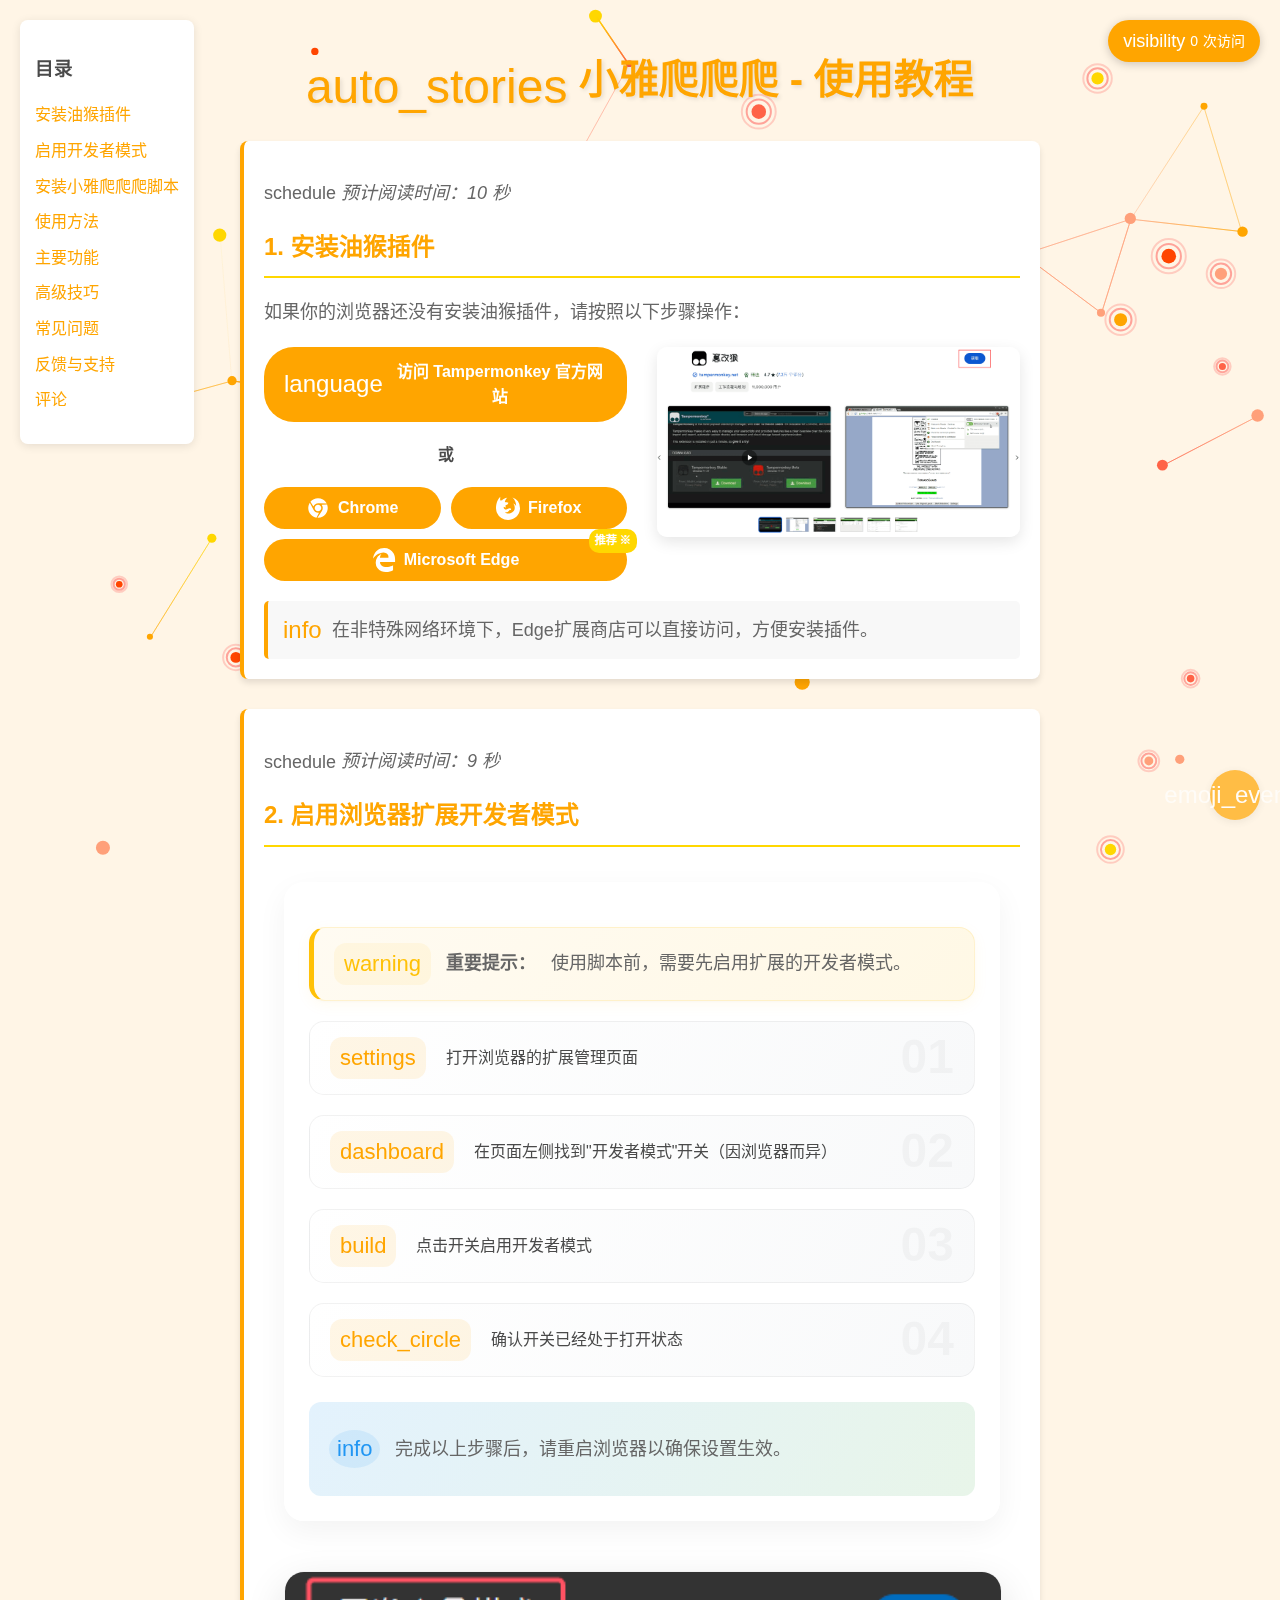
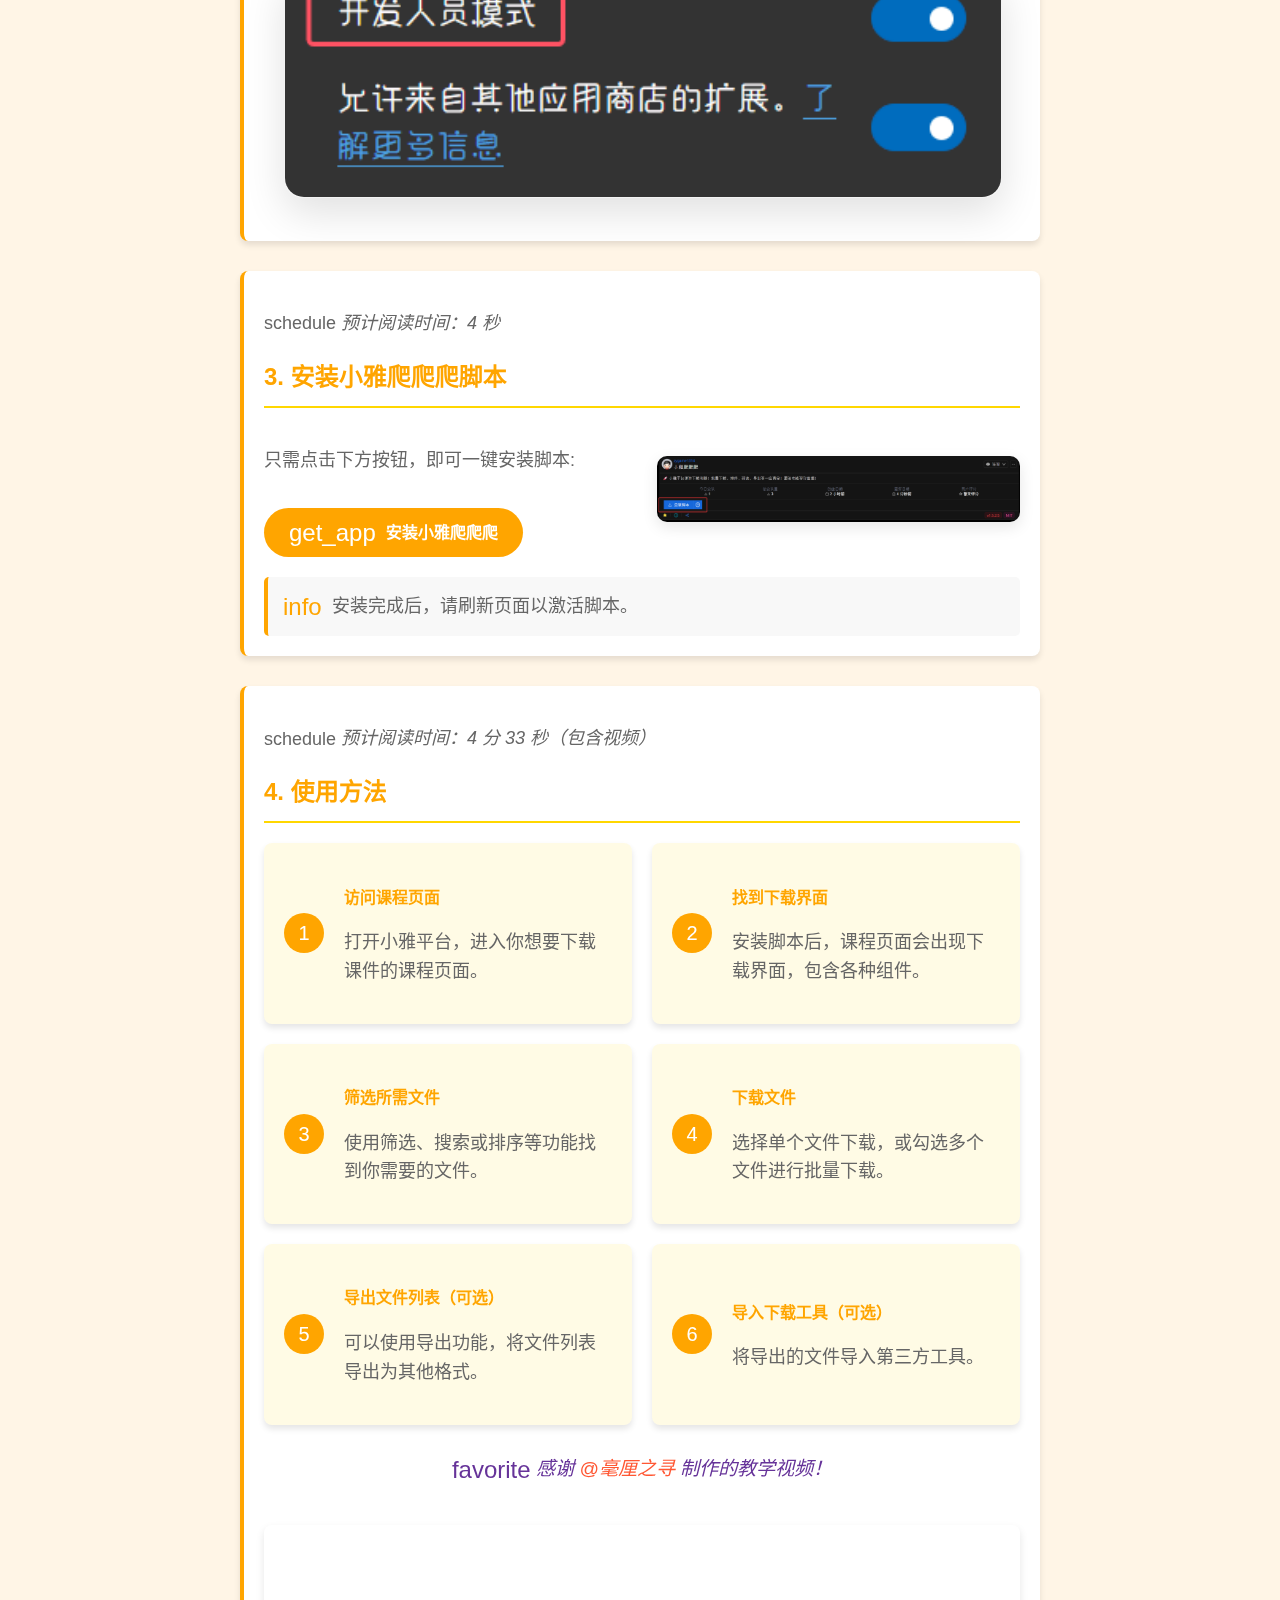
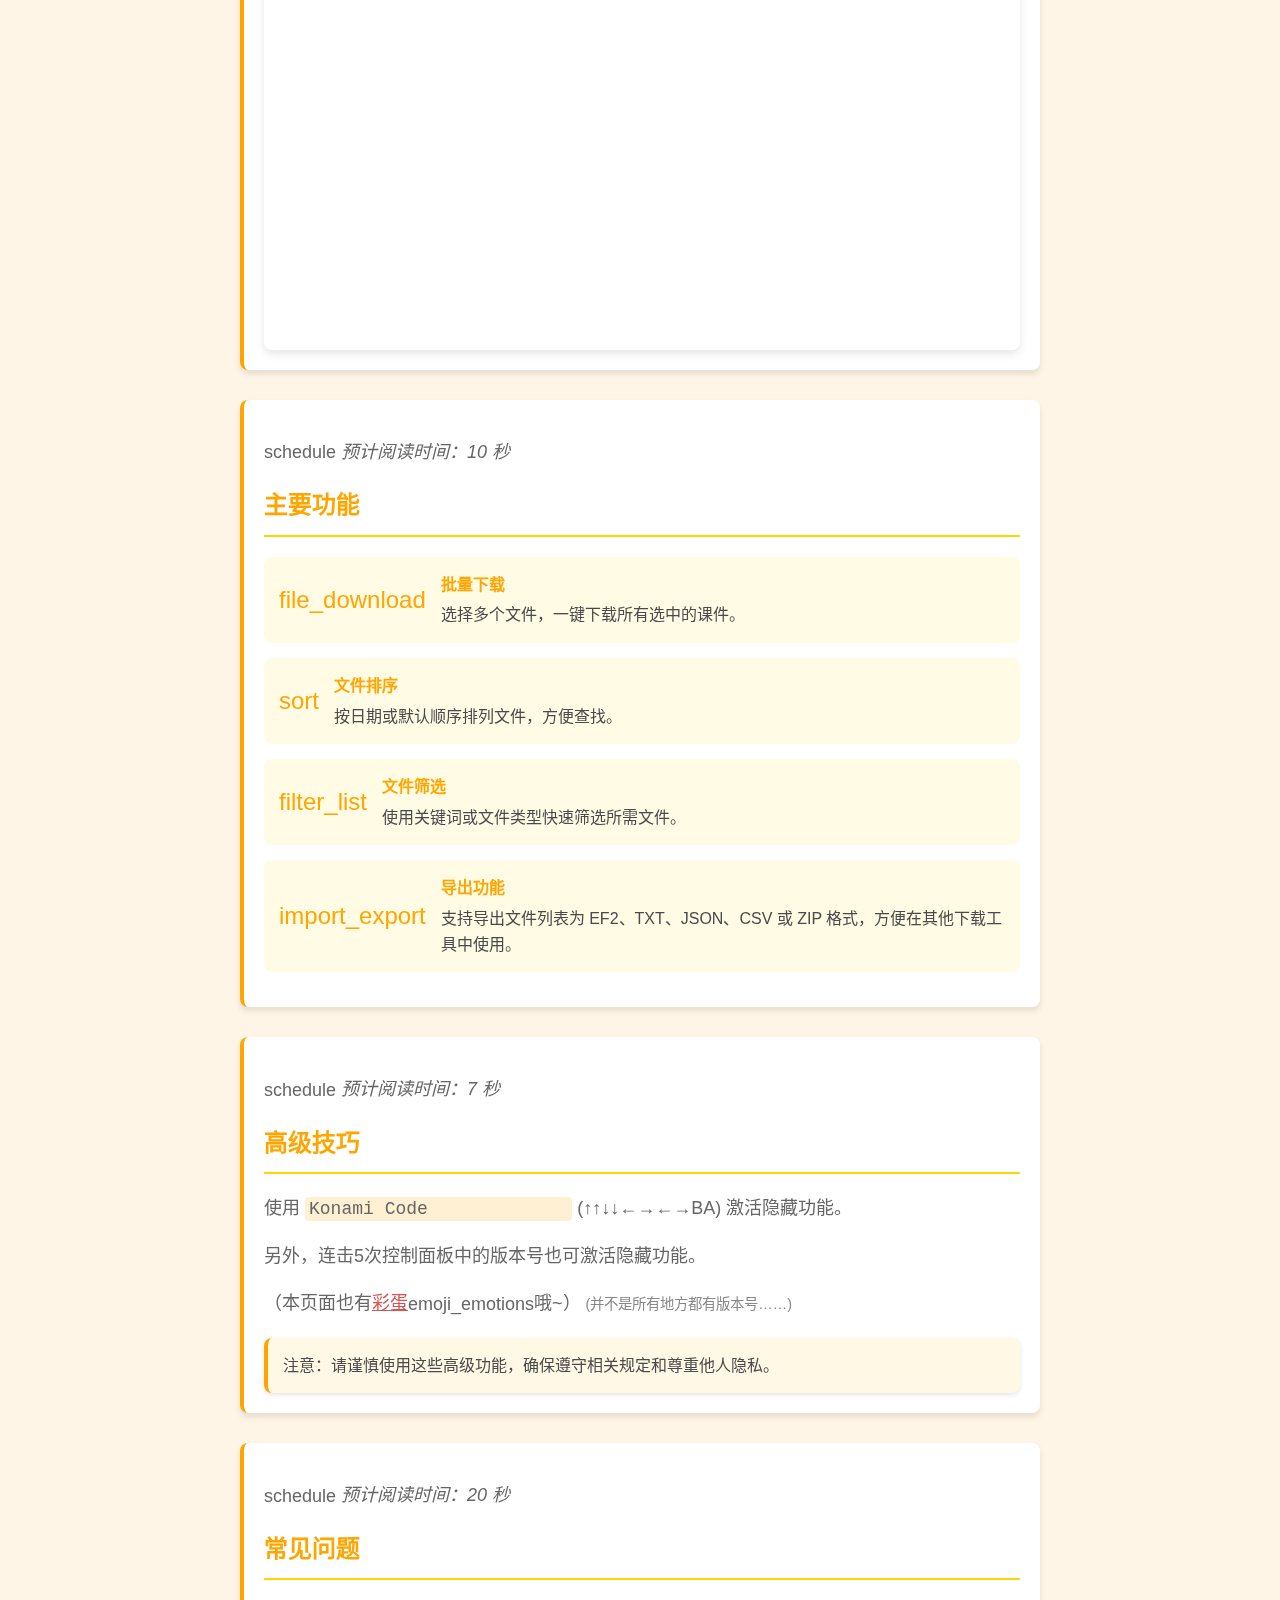
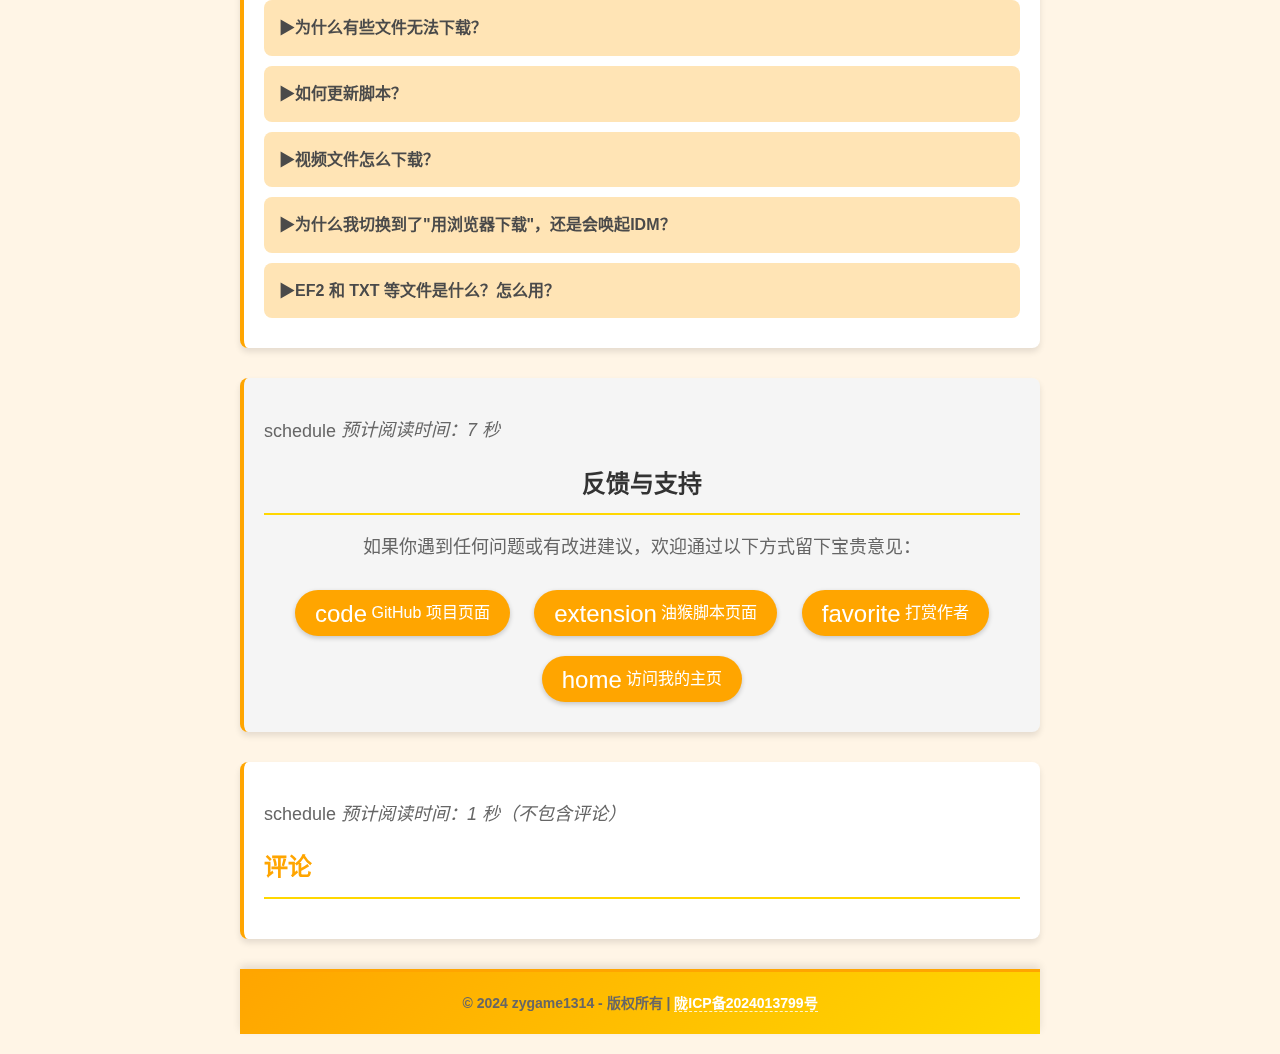
==== commit 5096a07c: "更新视频播放器的源链接" ====
--- a/index.html
+++ b/index.html
@@ -208,7 +208,7 @@
             </p>
             <div class="video-container">
                 <iframe
-                    src="//player.bilibili.com/player.html?isOutside=true&aid=112854359345642&bvid=BV192ereHEfa&cid=500001628619331&p=1&autoplay=0"
+                    src="//player.bilibili.com/player.html?isOutside=true&aid=114059601052077&bvid=BV1vEPteuEUY&cid=28559740700&p=1&autoplay=0"
                     allowfullscreen></iframe>
             </div>
         </div>
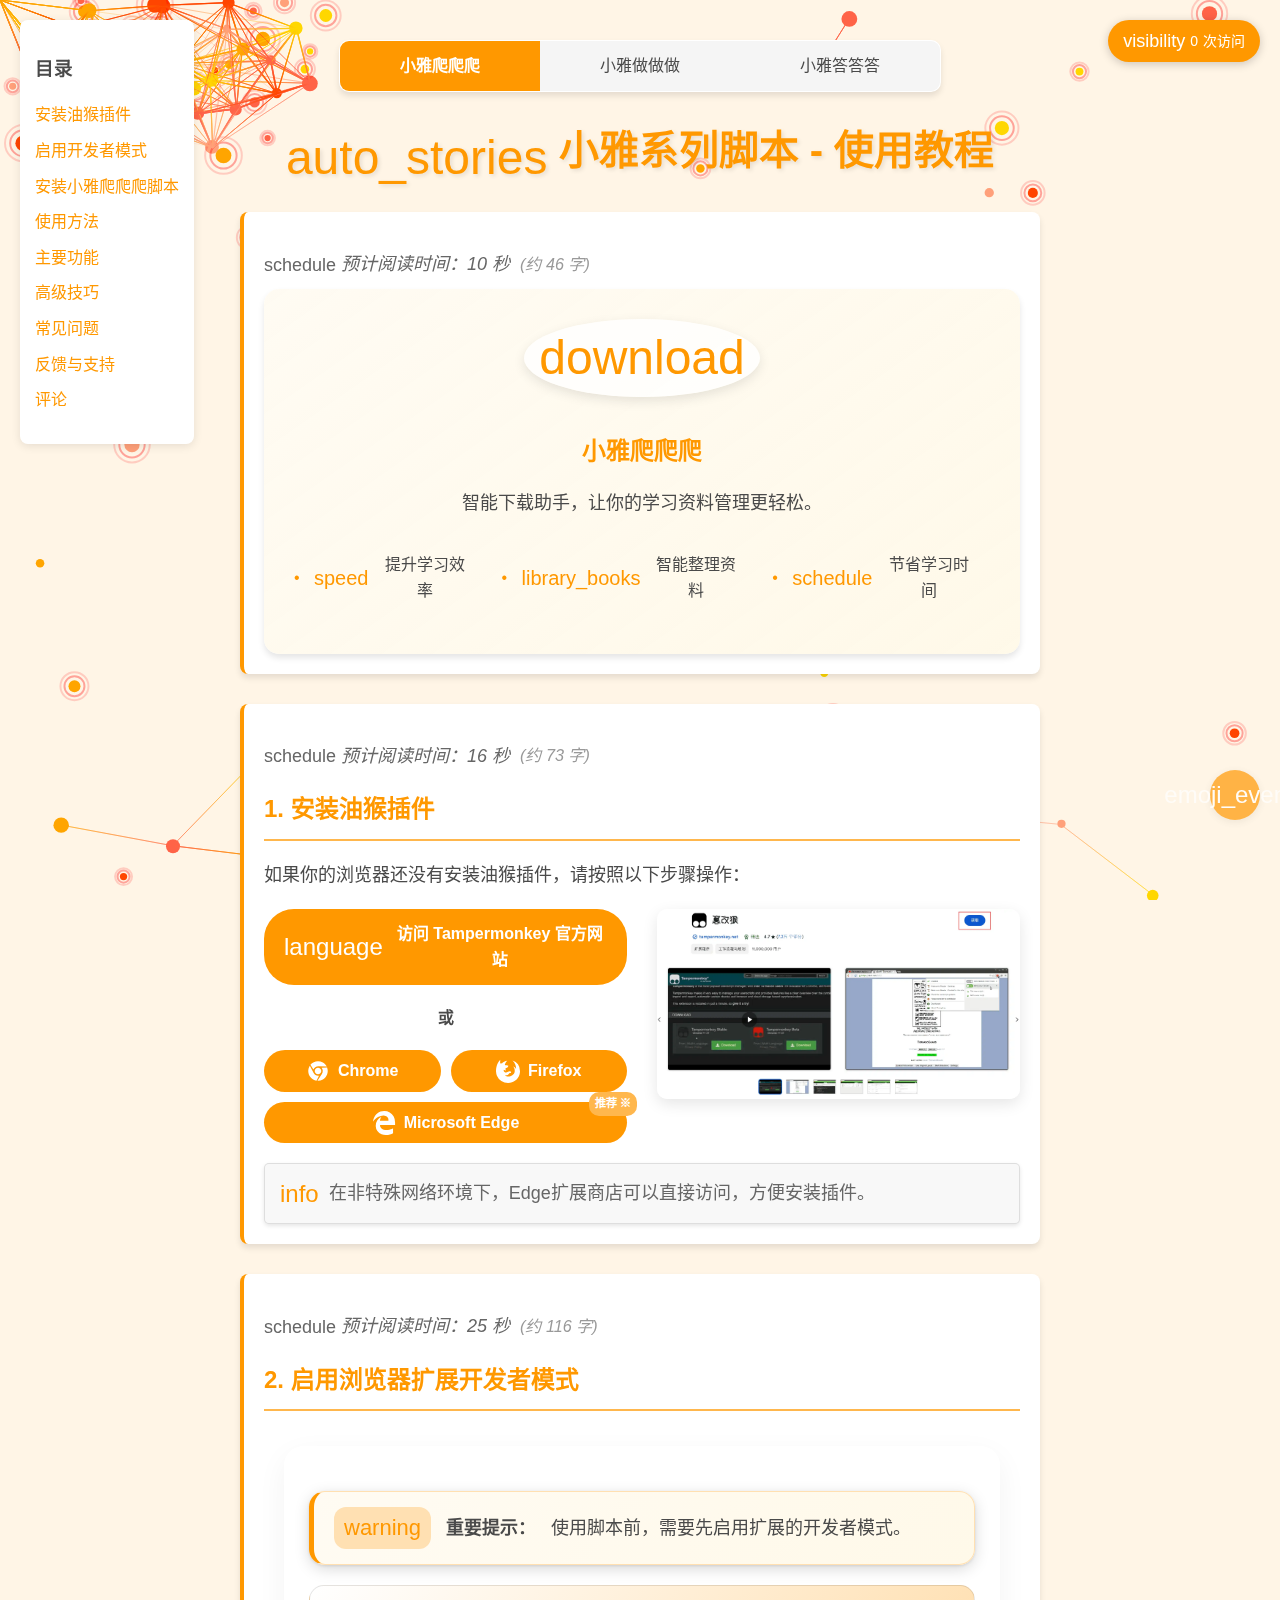
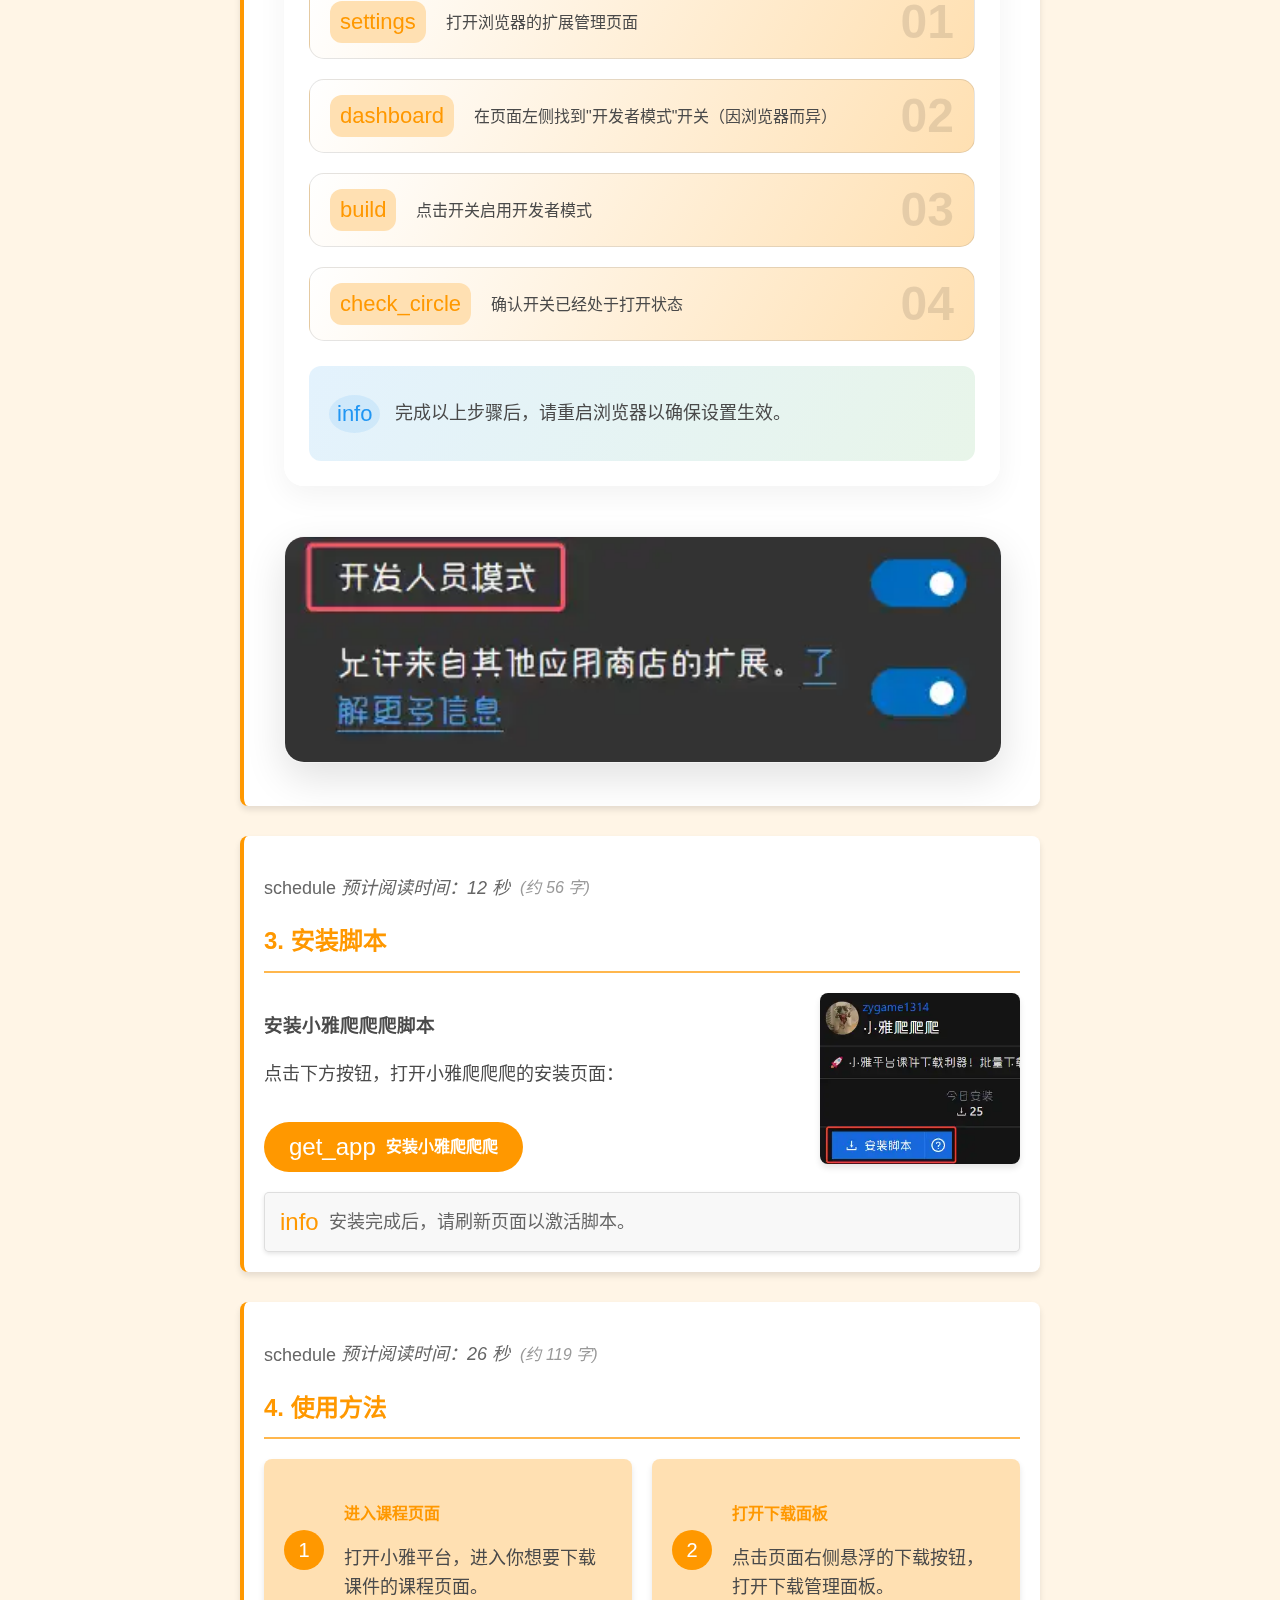
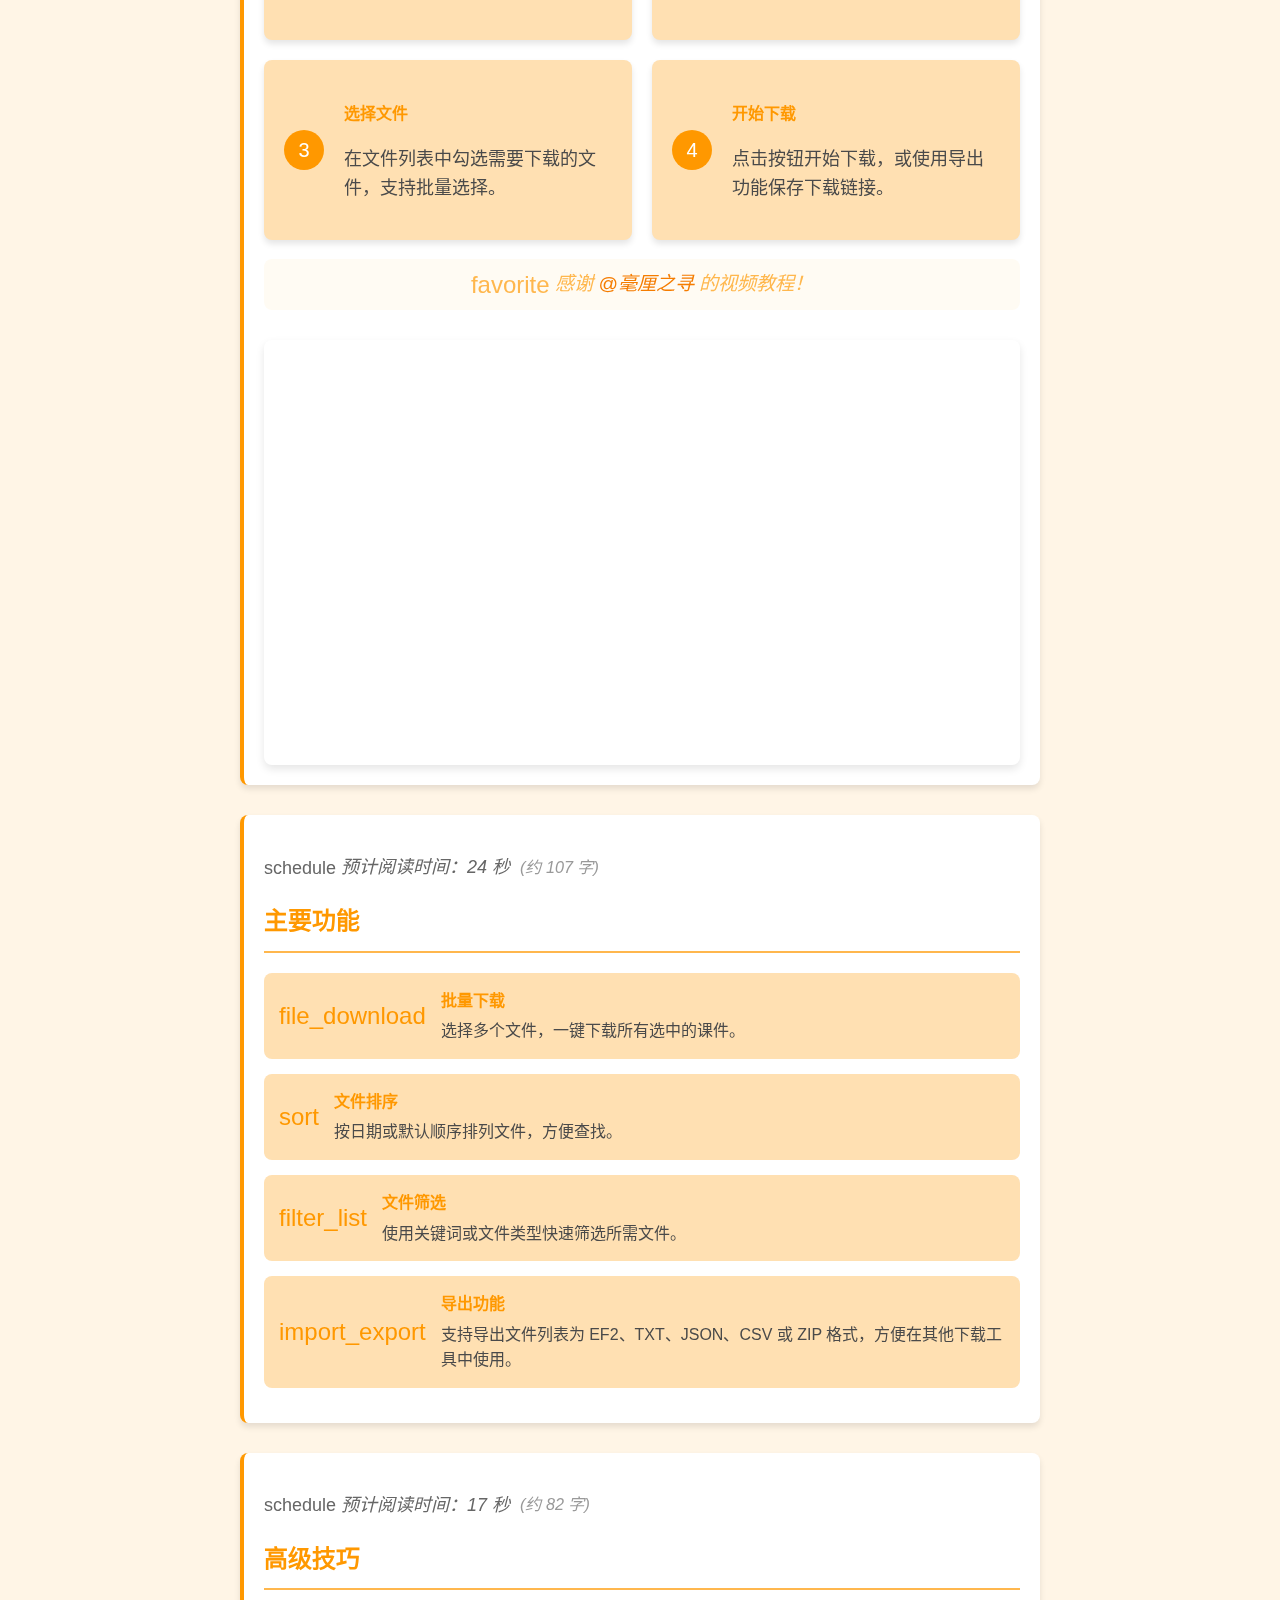
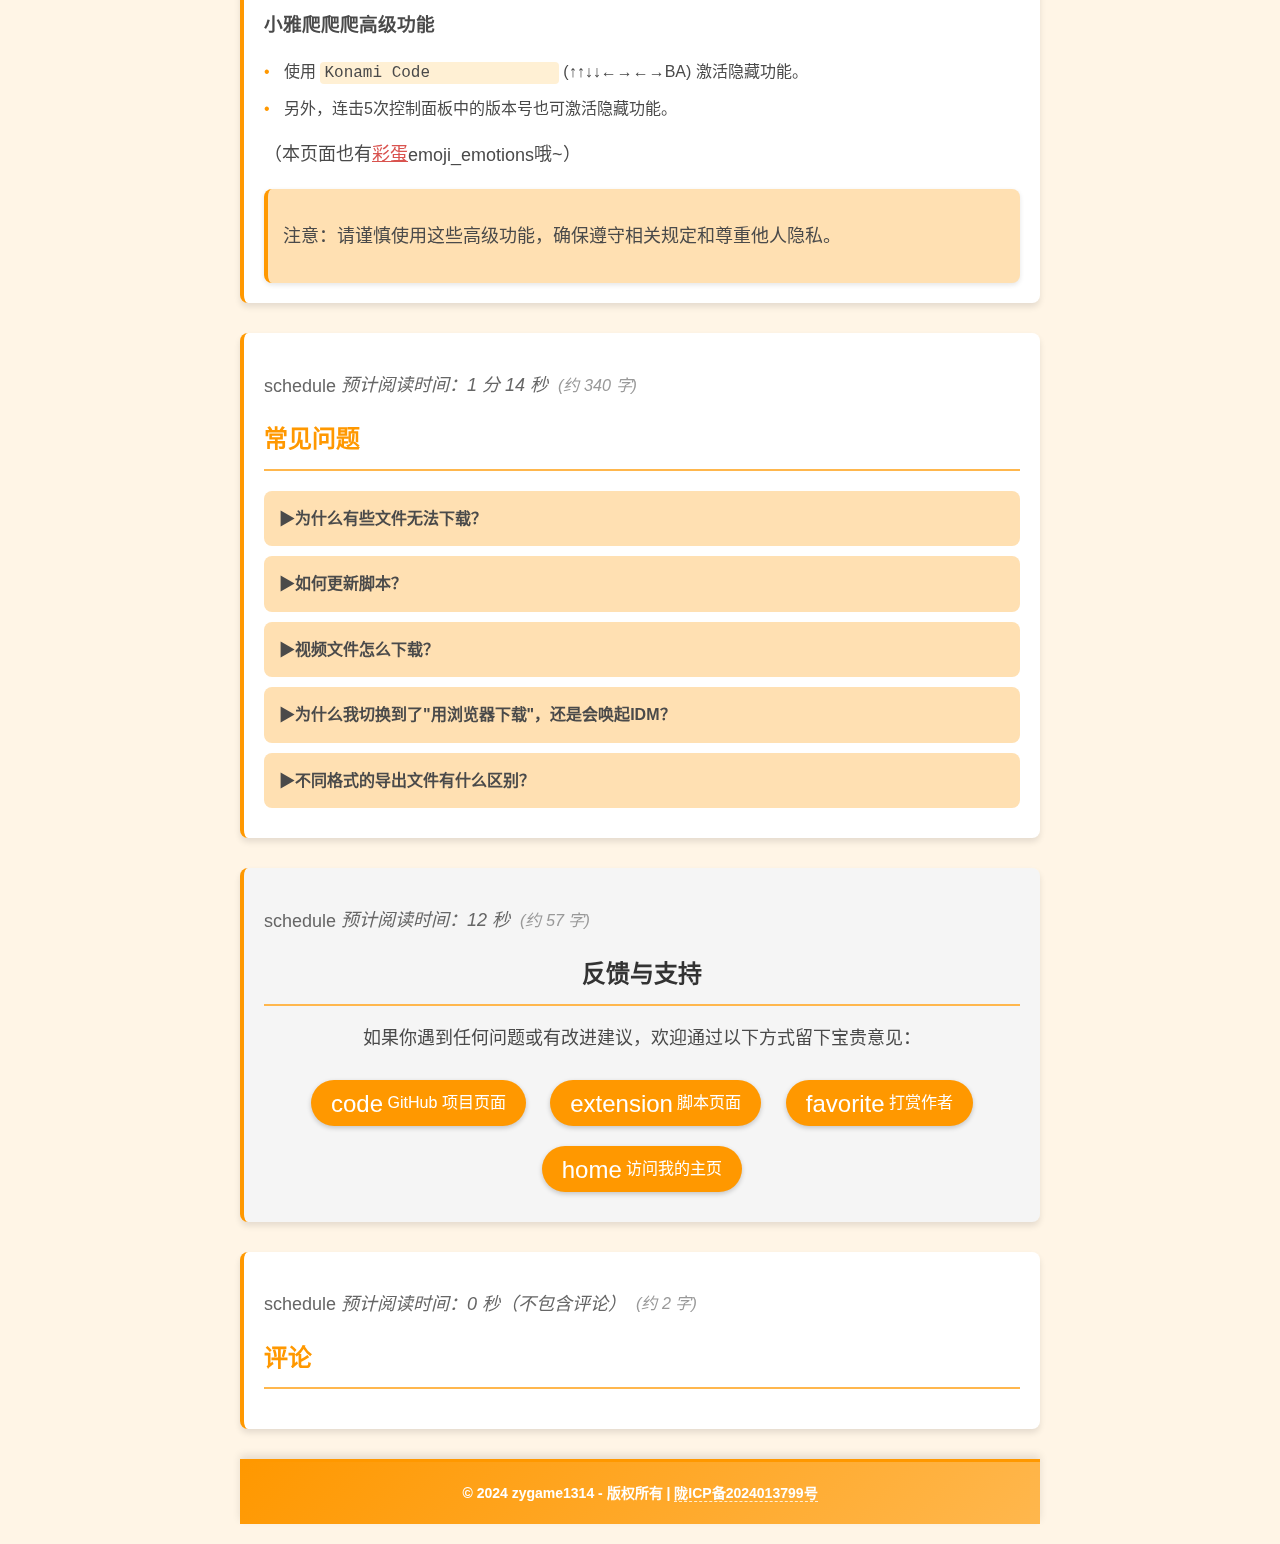
==== commit 372a973e: "替换图像文件为 WebP 格式，并更新 README.md 中的相关链接" ====
--- a/index.html
+++ b/index.html
@@ -3,8 +3,8 @@
 
 <head>
     <meta charset="UTF-8">
-    <meta name="viewport" content="width=device-width, initial-scale=1.0">
-    <title>小雅爬爬爬 - 使用教程</title>
+    <meta name="viewport" content="width=device-width， initial-scale=1.0">
+    <title>小雅系列脚本 - 使用教程</title>
     <link rel="stylesheet" type="text/css" href="CSS/xiaoyastylesheet.css">
     <link rel="stylesheet" href="https://cdn.jsdmirror.com/npm/@waline/client@v3/dist/waline.css" />
 </head>
@@ -13,6 +13,12 @@
 </audio>
 
 <body>
+    <div id="script-selector">
+        <div class="script-option active" data-script="xiaoya-crawl">小雅爬爬爬</div>
+        <div class="script-option" data-script="xiaoya-do">小雅做做做</div>
+        <div class="script-option" data-script="xiaoya-answer">小雅答答答</div>
+    </div>
+
     <div id="sound-prompt" class="sound-prompt">
         <i class="material-icons">volume_up</i>
         <span>点击或按任意键以启用声音</span>
@@ -23,7 +29,15 @@
         <ul>
             <li><a href="#install-tampermonkey" class="toc-link">安装油猴插件</a></li>
             <li><a href="#enable-developer-mode" class="toc-link">启用开发者模式</a></li>
-            <li><a href="#install-script" class="toc-link">安装小雅爬爬爬脚本</a></li>
+            <div class="content-section visible" data-script="xiaoya-crawl">
+                <li><a href="#install-script" class="toc-link">安装小雅爬爬爬脚本</a></li>
+            </div>
+            <div class="content-section hidden" data-script="xiaoya-do">
+                <li><a href="#install-script" class="toc-link">安装小雅做做做脚本</a></li>
+            </div>
+            <div class="content-section hidden" data-script="xiaoya-answer">
+                <li><a href="#install-script" class="toc-link">安装小雅答答答脚本</a></li>
+            </div>
             <li><a href="#usage" class="toc-link">使用方法</a></li>
             <li><a href="#features" class="toc-link">主要功能</a></li>
             <li><a href="#advanced-tips" class="toc-link">高级技巧</a></li>
@@ -33,8 +47,48 @@
         </ul>
     </div>
     <canvas id="background-canvas"></canvas>
-    <h1><i class="material-icons" style="font-size: 1.2em; vertical-align: bottom;">auto_stories</i> 小雅爬爬爬 - 使用教程
+    <h1><i class="material-icons" style="font-size: 1.2em; vertical-align: bottom;">auto_stories</i>
+        <span id="page-title">小雅系列脚本 - 使用教程</span>
     </h1>
+
+    <div id="script-description" class="section">
+        <div class="content-section visible" data-script="xiaoya-crawl">
+            <div class="script-intro">
+                <i class="material-icons">download</i>
+                <h3>小雅爬爬爬</h3>
+                <p>智能下载助手，让你的学习资料管理更轻松。</p>
+                <ul class="feature-list">
+                    <li><i class="material-icons">speed</i> 提升学习效率</li>
+                    <li><i class="material-icons">library_books</i> 智能整理资料</li>
+                    <li><i class="material-icons">schedule</i> 节省学习时间</li>
+                </ul>
+            </div>
+        </div>
+        <div class="content-section hidden" data-script="xiaoya-do">
+            <div class="script-intro">
+                <i class="material-icons">send</i>
+                <h3>小雅做做做</h3>
+                <p>智能任务助手，让学习过程更高效自动。</p>
+                <ul class="feature-list">
+                    <li><i class="material-icons">task_alt</i> 自动完成任务</li>
+                    <li><i class="material-icons">trending_up</i> 提高学习效率</li>
+                    <li><i class="material-icons">schedule</i> 智能时间管理</li>
+                </ul>
+            </div>
+        </div>
+        <div class="content-section hidden" data-script="xiaoya-answer">
+            <div class="script-intro">
+                <i class="material-icons">auto_awesome</i>
+                <h3>小雅答答答</h3>
+                <p>智能答案助手，让回答更精准专业。</p>
+                <ul class="feature-list">
+                    <li><i class="material-icons">analytics</i> 获取标准答案</li>
+                    <li><i class="material-icons">precision_manufacturing</i> 智能答案生成</li>
+                    <li><i class="material-icons">verified</i> 准确度更高</li>
+                </ul>
+            </div>
+        </div>
+    </div>
 
     <div id="install-tampermonkey" class="section">
         <h2>1. 安装油猴插件</h2>
@@ -86,7 +140,7 @@
                 </div>
             </div>
             <div class="install-tampermonkey-image">
-                <img src="images/install-tampermonkey.png" alt="安装油猴插件截图" class="tampermonkey-screenshot">
+                <img src="images/install-tampermonkey.webp" alt="安装油猴插件截图" class="tampermonkey-screenshot">
             </div>
         </div>
         <div class="install-note">
@@ -129,24 +183,50 @@
                 </div>
             </div>
             <div class="developer-mode-image">
-                <img src="images/enable-developer-mode.png" alt="启用浏览器扩展开发者模式步骤截图" class="setup-screenshot">
+                <img src="images/enable-developer-mode.webp" alt="启用浏览器扩展开发者模式步骤截图" class="setup-screenshot">
             </div>
         </div>
     </div>
 
     <div id="install-script" class="section">
-        <h2>3. 安装小雅爬爬爬脚本</h2>
-        <div class="install-container">
-            <div class="install-text">
-                <p>只需点击下方按钮，即可一键安装脚本:</p>
-                <a href="https://scriptcat.org/zh-CN/script-show-page/2771"
-                    target="_blank" class="install-button">
-                    <i class="material-icons">get_app</i>
-                    安装小雅爬爬爬
-                </a>
-            </div>
-            <div class="install-image">
-                <img src="images/install-script.png" alt="安装脚本界面截图" class="install-screenshot">
+        <h2>3. 安装脚本</h2>
+        <div class="content-section visible" data-script="xiaoya-crawl">
+            <div class="install-container">
+                <div class="install-text">
+                    <h3>安装小雅爬爬爬脚本</h3>
+                    <p>点击下方按钮，打开小雅爬爬爬的安装页面：</p>
+                    <a href="https://scriptcat.org/zh-CN/script-show-page/2771" class="install-button"><i
+                            class="material-icons">get_app</i> 安装小雅爬爬爬</a>
+                </div>
+                <div class="install-image">
+                    <img src="images/爬爬爬下载.webp" alt="安装小雅爬爬爬截图">
+                </div>
+            </div>
+        </div>
+        <div class="content-section hidden" data-script="xiaoya-do">
+            <div class="install-container">
+                <div class="install-text">
+                    <h3>安装小雅做做做脚本</h3>
+                    <p>点击下方按钮，打开小雅做做做的安装页面：</p>
+                    <a href="https://scriptcat.org/zh-CN/script-show-page/2772" class="install-button"><i
+                            class="material-icons">get_app</i> 安装小雅做做做</a>
+                </div>
+                <div class="install-image">
+                    <img src="images/做做做下载.webp" alt="安装小雅做做做截图">
+                </div>
+            </div>
+        </div>
+        <div class="content-section hidden" data-script="xiaoya-answer">
+            <div class="install-container">
+                <div class="install-text">
+                    <h3>安装小雅答答答脚本</h3>
+                    <p>点击下方按钮，打开小雅答答答的安装页面：</p>
+                    <a href="https://scriptcat.org/zh-CN/script-show-page/2773" class="install-button"><i
+                            class="material-icons">get_app</i> 安装小雅答答答</a>
+                </div>
+                <div class="install-image">
+                    <img src="images/答答答下载.webp" alt="安装小雅答答答截图">
+                </div>
             </div>
         </div>
         <div class="install-note">
@@ -157,170 +237,503 @@
 
     <div id="usage" class="section">
         <h2>4. 使用方法</h2>
-        <div class="usage-steps">
-            <div class="step">
-                <div class="step-number">1</div>
-                <div class="step-content">
-                    <h4>访问课程页面</h4>
-                    <p>打开小雅平台，进入你想要下载课件的课程页面。</p>
-                </div>
-            </div>
-            <div class="step">
-                <div class="step-number">2</div>
-                <div class="step-content">
-                    <h4>找到下载界面</h4>
-                    <p>安装脚本后，课程页面会出现下载界面，包含各种组件。</p>
-                </div>
-            </div>
-            <div class="step">
-                <div class="step-number">3</div>
-                <div class="step-content">
-                    <h4>筛选所需文件</h4>
-                    <p>使用筛选、搜索或排序等功能找到你需要的文件。</p>
-                </div>
-            </div>
-            <div class="step">
-                <div class="step-number">4</div>
-                <div class="step-content">
-                    <h4>下载文件</h4>
-                    <p>选择单个文件下载，或勾选多个文件进行批量下载。</p>
-                </div>
-            </div>
-            <div class="step">
-                <div class="step-number">5</div>
-                <div class="step-content">
-                    <h4>导出文件列表（可选）</h4>
-                    <p>可以使用导出功能，将文件列表导出为其他格式。</p>
-                </div>
-            </div>
-            <div class="step">
-                <div class="step-number">6</div>
-                <div class="step-content">
-                    <h4>导入下载工具（可选）</h4>
-                    <p>将导出的文件导入第三方工具。</p>
-                </div>
-            </div>
-        </div>
+
+        <div class="content-section visible" data-script="xiaoya-crawl">
+            <div class="usage-steps">
+                <div class="step">
+                    <div class="step-number">1</div>
+                    <div class="step-content">
+                        <h4>进入课程页面</h4>
+                        <p>打开小雅平台，进入你想要下载课件的课程页面。</p>
+                    </div>
+                </div>
+                <div class="step">
+                    <div class="step-number">2</div>
+                    <div class="step-content">
+                        <h4>打开下载面板</h4>
+                        <p>点击页面右侧悬浮的下载按钮，打开下载管理面板。</p>
+                    </div>
+                </div>
+                <div class="step">
+                    <div class="step-number">3</div>
+                    <div class="step-content">
+                        <h4>选择文件</h4>
+                        <p>在文件列表中勾选需要下载的文件，支持批量选择。</p>
+                    </div>
+                </div>
+                <div class="step">
+                    <div class="step-number">4</div>
+                    <div class="step-content">
+                        <h4>开始下载</h4>
+                        <p>点击按钮开始下载，或使用导出功能保存下载链接。</p>
+                    </div>
+                </div>
+            </div>
+        </div>
+
+        <div class="content-section hidden" data-script="xiaoya-do">
+            <div class="usage-steps">
+                <div class="step">
+                    <div class="step-number">1</div>
+                    <div class="step-content">
+                        <h4>查看任务列表</h4>
+                        <p>进入课程空间后，脚本会自动显示待完成的任务列表。</p>
+                    </div>
+                </div>
+                <div class="step">
+                    <div class="step-number">2</div>
+                    <div class="step-content">
+                        <h4>选择任务</h4>
+                        <p>在任务列表中选择要完成的任务，可以查看详细信息。</p>
+                    </div>
+                </div>
+                <div class="step">
+                    <div class="step-number">3</div>
+                    <div class="step-content">
+                        <h4>记录学习时长</h4>
+                        <p>点击开始按钮记录学习时间，完成后点击结束。</p>
+                    </div>
+                </div>
+                <div class="step">
+                    <div class="step-number">4</div>
+                    <div class="step-content">
+                        <h4>提交任务</h4>
+                        <p>勾选任务后，点击提交按钮自动提交。</p>
+                    </div>
+                </div>
+            </div>
+        </div>
+
+        <div class="content-section hidden" data-script="xiaoya-answer">
+            <div class="usage-steps">
+                <div class="step">
+                    <div class="step-number">1</div>
+                    <div class="step-content">
+                        <h4>打开作业页面</h4>
+                        <p>进入需要完成的作业页面，脚本会自动识别。</p>
+                    </div>
+                </div>
+                <div class="step">
+                    <div class="step-number">2</div>
+                    <div class="step-content">
+                        <h4>获取答案</h4>
+                        <p>使用快捷键Ctrl+Shift+A或点击工具栏按钮获取答案。</p>
+                    </div>
+                </div>
+                <div class="step">
+                    <div class="step-number">3</div>
+                    <div class="step-content">
+                        <h4>填写答案</h4>
+                        <p>使用快捷键Ctrl+Shift+F或点击填充按钮自动填写答案。</p>
+                    </div>
+                </div>
+                <div class="step">
+                    <div class="step-number">4</div>
+                    <div class="step-content">
+                        <h4>检查并提交</h4>
+                        <p>检查答案无误后，点击提交按钮完成答题。</p>
+                    </div>
+                </div>
+            </div>
+        </div>
+
         <div class="video-wrapper">
-            <p class="video-credit">
-                <span class="material-icons pulse">favorite</span>
-                感谢 <a href="https://space.bilibili.com/447984324" target="_blank">@毫厘之寻</a> 制作的教学视频！
-            </p>
-            <div class="video-container">
-                <iframe
-                    src="//player.bilibili.com/player.html?isOutside=true&aid=114059601052077&bvid=BV1vEPteuEUY&cid=28559740700&p=1&autoplay=0"
-                    allowfullscreen></iframe>
+            <div class="content-section visible" data-script="xiaoya-crawl">
+                <p class="video-credit">
+                    <span class="material-icons pulse">favorite</span>
+                    感谢 <a href="https://space.bilibili.com/447984324" target="_blank">@毫厘之寻</a> 的视频教程！
+                </p>
+                <div class="video-container">
+                    <iframe
+                        src="//player.bilibili.com/player.html?isOutside=true&aid=114059601052077&bvid=BV1vEPteuEUY&cid=28559740700&p=1&autoplay=0"
+                        allowfullscreen></iframe>
+                </div>
+            </div>
+
+            <div class="content-section hidden" data-script="xiaoya-do">
+                <p class="video-credit">
+                    <span class="material-icons pulse">favorite</span>
+                    感谢 <a href="https://space.bilibili.com/447984324" target="_blank">@毫厘之寻</a> 的视频教程！
+                </p>
+                <div class="video-container">
+                    <iframe
+                        src="//player.bilibili.com/player.html?isOutside=true&aid=114065322084957&bvid=BV1XoPvexEYw&cid=28576646175&p=1&autoplay=0"
+                        allowfullscreen></iframe>
+                </div>
+            </div>
+
+            <div class="content-section hidden" data-script="xiaoya-answer">
+                <p class="video-credit">
+                    <span class="material-icons pulse">favorite</span>
+                    感谢 <a href="https://space.bilibili.com/447984324" target="_blank">@毫厘之寻</a> 的视频教程！
+                </p>
+                <div class="video-container">
+                    <iframe
+                        src="//player.bilibili.com/player.html?isOutside=true&aid=114064818768486&bvid=BV1HcPqekEWt&cid=28574484296&p=1&autoplay=0"
+                        allowfullscreen></iframe>
+                </div>
             </div>
         </div>
     </div>
 
     <div id="features" class="section">
         <h2>主要功能</h2>
-        <div class="feature">
-            <i class="material-icons feature-icon">file_download</i>
-            <div class="feature-content">
-                <div class="feature-title">批量下载</div>
-                <div>选择多个文件，一键下载所有选中的课件。</div>
-            </div>
-        </div>
-        <div class="feature">
-            <i class="material-icons feature-icon">sort</i>
-            <div class="feature-content">
-                <div class="feature-title">文件排序</div>
-                <div>按日期或默认顺序排列文件，方便查找。</div>
-            </div>
-        </div>
-        <div class="feature">
-            <i class="material-icons feature-icon">filter_list</i>
-            <div class="feature-content">
-                <div class="feature-title">文件筛选</div>
-                <div>使用关键词或文件类型快速筛选所需文件。</div>
-            </div>
-        </div>
-        <div class="feature">
-            <i class="material-icons feature-icon">import_export</i>
-            <div class="feature-content">
-                <div class="feature-title">导出功能</div>
-                <div>支持导出文件列表为 EF2、TXT、JSON、CSV 或 ZIP 格式，方便在其他下载工具中使用。</div>
-            </div>
-        </div>
-    </div>
-
+
+        <div class="content-section visible" data-script="xiaoya-crawl">
+            <div class="feature">
+                <i class="material-icons feature-icon">file_download</i>
+                <div class="feature-content">
+                    <div class="feature-title">批量下载</div>
+                    <div>选择多个文件，一键下载所有选中的课件。</div>
+                </div>
+            </div>
+            <div class="feature">
+                <i class="material-icons feature-icon">sort</i>
+                <div class="feature-content">
+                    <div class="feature-title">文件排序</div>
+                    <div>按日期或默认顺序排列文件，方便查找。</div>
+                </div>
+            </div>
+            <div class="feature">
+                <i class="material-icons feature-icon">filter_list</i>
+                <div class="feature-content">
+                    <div class="feature-title">文件筛选</div>
+                    <div>使用关键词或文件类型快速筛选所需文件。</div>
+                </div>
+            </div>
+            <div class="feature">
+                <i class="material-icons feature-icon">import_export</i>
+                <div class="feature-content">
+                    <div class="feature-title">导出功能</div>
+                    <div>支持导出文件列表为 EF2、TXT、JSON、CSV 或 ZIP 格式，方便在其他下载工具中使用。</div>
+                </div>
+            </div>
+        </div>
+
+        <div class="content-section hidden" data-script="xiaoya-do">
+            <div class="feature">
+                <i class="material-icons feature-icon">task_alt</i>
+                <div class="feature-content">
+                    <div class="feature-title">任务状态展示</div>
+                    <div>提供任务状态的清晰展示，用户可以实时掌握任务的进度。</div>
+                </div>
+            </div>
+            <div class="feature">
+                <i class="material-icons feature-icon">category</i>
+                <div class="feature-content">
+                    <div class="feature-title">分类显示和统计</div>
+                    <div>任务按类型分类，显示已完成、进行中和即将到期的状态，帮助用户轻松管理学习进度。</div>
+                </div>
+            </div>
+            <div class="feature">
+                <i class="material-icons feature-icon">send</i>
+                <div class="feature-content">
+                    <div class="feature-title">便捷提交功能</div>
+                    <div>支持一键提交符合条件的任务，简化操作流程。</div>
+                </div>
+            </div>
+            <div class="feature">
+                <i class="material-icons feature-icon">dashboard_customize</i>
+                <div class="feature-content">
+                    <div class="feature-title">浮动按钮控制面板</div>
+                    <div>任务面板可随时展开，便于快速访问和管理所有任务。</div>
+                </div>
+            </div>
+            <div class="feature">
+                <i class="material-icons feature-icon">timer</i>
+                <div class="feature-content">
+                    <div class="feature-title">时长记录功能</div>
+                    <div>用户可以自由记录学习时间，系统不做时间限制。</div>
+                </div>
+            </div>
+        </div>
+
+        <div class="content-section hidden" data-script="xiaoya-answer">
+            <div class="feature">
+                <i class="material-icons feature-icon">auto_stories</i>
+                <div class="feature-content">
+                    <div class="feature-title">自动获取学习资料</div>
+                    <div>智能获取课程答案资料，帮助用户高效整理学习内容。</div>
+                </div>
+            </div>
+            <div class="feature">
+                <i class="material-icons feature-icon">edit_note</i>
+                <div class="feature-content">
+                    <div class="feature-title">自动填写作业</div>
+                    <div>通过智能填写功能，快速应用已获取的答案，减少重复操作。</div>
+                </div>
+            </div>
+            <div class="feature">
+                <i class="material-icons feature-icon">edit</i>
+                <div class="feature-content">
+                    <div class="feature-title">查看与编辑答案</div>
+                    <div>提供答案查看和编辑功能，让用户可以根据需要调整内容。</div>
+                </div>
+            </div>
+            <div class="feature">
+                <i class="material-icons feature-icon">description</i>
+                <div class="feature-content">
+                    <div class="feature-title">导出作业</div>
+                    <div>支持一键导出答案资料，生成便于查阅和保存的文档。</div>
+                </div>
+            </div>
+            <div class="feature">
+                <i class="material-icons feature-icon">keyboard</i>
+                <div class="feature-content">
+                    <div class="feature-title">快捷键支持</div>
+                    <div>提供多种快捷键操作，如Ctrl+Shift+A获取答案，Ctrl+Shift+F自动填写。</div>
+                </div>
+            </div>
+        </div>
+    </div>
 
     <div id="advanced-tips" class="section">
         <h2>高级技巧</h2>
-        <p>使用 <code>Konami Code<span class="hidden-text">(Fxxk Konami)</span></code> (↑↑↓↓←→←→BA) 激活隐藏功能。</p>
-        <p>另外，连击5次控制面板中的版本号也可激活隐藏功能。</p>
+
+        <div class="content-section visible" data-script="xiaoya-crawl">
+            <div class="advanced-tip">
+                <h3>小雅爬爬爬高级功能</h3>
+                <ul>
+                    <li>使用 <code>Konami Code<span class="hidden-text">(Fxxk Konami)</span></code> (↑↑↓↓←→←→BA) 激活隐藏功能。
+                    </li>
+                    <li>另外，连击5次控制面板中的版本号也可激活隐藏功能。</li>
+                </ul>
+            </div>
+        </div>
+
+        <div class="content-section hidden" data-script="xiaoya-do">
+            <div class="advanced-tip">
+                <h3>小雅做做做高级功能</h3>
+                <ul>
+                    <li>可以激活自由模式，解除勾选限制</li>
+                    <li>自由模式下可随意选择内容，但可能带来任务状态异常的风险</li>
+                </ul>
+            </div>
+        </div>
+
+        <div class="content-section hidden" data-script="xiaoya-answer">
+            <div class="advanced-tip">
+                <h3>小雅答答答高级功能</h3>
+                <ul>
+                    <li>在页面中输入 <code>ILOVEXIAOYA</code> 激活补交模式</li>
+                    <li>补交可以用来完成部分已截止的作业，前提是教师允许补交</li>
+                </ul>
+            </div>
+        </div>
+
         <p>（本页面也有<span id="easter-egg-trigger">彩蛋</span><i class="material-icons"
-                style="font-size: 1em; vertical-align: middle; cursor: pointer;">emoji_emotions</i>哦~）
-            <span style="font-size: 0.8em; color: #888;">(并不是所有地方都有版本号……)</span>
-        </p>
+                style="font-size: 1em; vertical-align: middle; cursor: pointer;">emoji_emotions</i>哦~）</p>
+
         <div class="note">
-            注意：请谨慎使用这些高级功能，确保遵守相关规定和尊重他人隐私。
+            <p>注意：请谨慎使用这些高级功能，确保遵守相关规定和尊重他人隐私。</p>
         </div>
     </div>
 
     <div id="faq" class="section">
         <h2>常见问题</h2>
-        <details>
-            <summary class="faq-toggle">为什么有些文件无法下载？</summary>
-            <div class="faq-content">
-                <p>确保你能正常访问这些文件，并检查网络连接是否正常。</p>
-            </div>
-        </details>
-        <details>
-            <summary class="faq-toggle">如何更新脚本？</summary>
-            <div class="faq-content">
-                <p>脚本会自动检查更新，你也可以在油猴扩展中手动检查更新。</p>
-            </div>
-        </details>
-        <details>
-            <summary class="faq-toggle">视频文件怎么下载？</summary>
-            <div class="faq-content">
-                <p>脚本支持抓取视频链接，可以复制或直接打开下载。</p>
-            </div>
-        </details>
-        <details>
-            <summary class="faq-toggle">为什么我切换到了"用浏览器下载"，还是会唤起IDM？</summary>
-            <div class="faq-content">
-                <p>IDM会截获大多数下载请求，必要的话可以关闭IDM的浏览器插件。</p>
-            </div>
-        </details>
-        <details>
-            <summary class="faq-toggle">EF2 和 TXT 等文件是什么？怎么用？</summary>
-            <div class="faq-content">
-                <p>导出文件列表为 EF2、TXT、JSON、CSV 或 ZIP 格式，可以方便地将下载链接导入到其他下载工具或软件中。
-                <ul>
-                    <li><strong>EF2:</strong> 专门用于存储下载链接的格式，可以被IDM识别。 <strong class="badge">IDM专属</strong></li>
-                    <li><strong>TXT:</strong> 纯文本文件，可以导入至绝大多数下载工具中。 <strong class="badge">几乎通用</strong></li>
-                    <li><strong>JSON:</strong> 轻量级的数据交换格式，可以被许多编程语言解析。 <strong class="badge">结构化数据</strong></li>
-                    <li><strong>CSV:</strong> 以逗号分隔值的表格数据格式，可以被电子表格软件打开。 <strong class="badge">电子表格</strong></li>
-                    <li><strong>ZIP:</strong> 压缩文件格式，可以将多个文件打包成一个文件。 <strong class="badge">压缩文件</strong></li>
-                </ul>
-            </div>
-        </details>
+
+        <div class="content-section visible" data-script="xiaoya-crawl">
+            <details>
+                <summary class="faq-toggle">为什么有些文件无法下载？</summary>
+                <div class="faq-content">
+                    <p>确保你能正常访问这些文件，并检查网络连接是否正常。</p>
+                </div>
+            </details>
+            <details>
+                <summary class="faq-toggle">如何更新脚本？</summary>
+                <div class="faq-content">
+                    <p>脚本会自动检查更新，你也可以在油猴扩展中手动检查更新。点击油猴图标 -> 检查更新。</p>
+                </div>
+            </details>
+            <details>
+                <summary class="faq-toggle">视频文件怎么下载？</summary>
+                <div class="faq-content">
+                    <p>脚本有专门的小组件，能抓取基本信息。不过推荐使用专门的视频下载扩展来处理视频，比如:
+                    <ul>
+                        <li><a href="https://microsoftedge.microsoft.com/addons/detail/video-downloader-plus/cnbnfjhmdaflilgadocmfindhmcfpfnc"
+                                target="_blank">Video Downloader Plus</a></li>
+                        <li><a href="https://microsoftedge.microsoft.com/addons/detail/video-downloader-professi/okbameiopeedemhpgneephimkndciagi"
+                                target="_blank">Video Downloader Professional</a></li>
+                    </ul>
+                    这些专业工具功能更强大，支持更多格式和更高清晰度。</p>
+                </div>
+            </details>
+            <details>
+                <summary class="faq-toggle">为什么我切换到了"用浏览器下载"，还是会唤起IDM？</summary>
+                <div class="faq-content">
+                    <p>IDM会截获大多数下载请求，必要的话可以关闭IDM的浏览器插件。方法是在IDM选项中取消勾选"使用浏览器集成"。</p>
+                </div>
+            </details>
+            <details>
+                <summary class="faq-toggle">不同格式的导出文件有什么区别？</summary>
+                <div class="faq-content">
+                    <p>支持多种导出格式，各有特点:
+                    <ul>
+                        <li><strong>EF2:</strong> 专门用于IDM的下载链接格式。 <strong class="badge">IDM专属</strong></li>
+                        <li><strong>TXT:</strong> 通用的纯文本格式，支持大部分下载工具。 <strong class="badge">几乎通用</strong></li>
+                        <li><strong>JSON:</strong> 结构化的数据格式，便于程序处理。 <strong class="badge">结构化数据</strong></li>
+                        <li><strong>CSV:</strong> 可用Excel等软件打开的表格格式。 <strong class="badge">电子表格</strong></li>
+                        <li><strong>ZIP:</strong> 将所有文件信息打包成压缩文件。 <strong class="badge">压缩文件</strong></li>
+                    </ul>
+                    </p>
+                </div>
+            </details>
+        </div>
+
+        <div class="content-section hidden" data-script="xiaoya-do">
+            <details>
+                <summary class="faq-toggle">任务完成后为什么没有立即更新状态？</summary>
+                <div class="faq-content">
+                    <p>脚本会自动刷新页面以同步状态，如果长时间未更新，请检查是否满足提交条件。</p>
+                </div>
+            </details>
+            <details>
+                <summary class="faq-toggle">如何正确记录学习时长？</summary>
+                <div class="faq-content">
+                    <p>定位到你想要记录时长的资源。点击开始按钮开始计时，完成学习后点击结束，每30秒产生一次有效时长。</p>
+                </div>
+            </details>
+            <details>
+                <summary class="faq-toggle">为什么有些任务无法勾选？</summary>
+                <div class="faq-content">
+                    <p>可能的原因：
+                    <ul>
+                        <li>任务需要手动完成</li>
+                        <li>任务已完成或过期</li>
+                    </ul>
+                    </p>
+                </div>
+            </details>
+            <details>
+                <summary class="faq-toggle">如何查看任务完成进度？</summary>
+                <div class="faq-content">
+                    <p>点击顶部的总状态栏即可查看细节:
+                    <ul>
+                        <li>总体完成进度</li>
+                        <li>各类任务的布置情况</li>
+                        <li>剩余待完成任务数量</li>
+                    </ul>
+                    </p>
+                </div>
+            </details>
+        </div>
+
+        <div class="content-section hidden" data-script="xiaoya-answer">
+            <details>
+                <summary class="faq-toggle">为什么有些答案不准确？</summary>
+                <div class="faq-content">
+                    <p>答案来源于题目标准答案，可能存在以下情况：
+                    <ul>
+                        <li>题目过于远古，标准答案也是错的</li>
+                        <li>题目有过更新，需要重新获取答案</li>
+                        <li>教师手动批改，用的不是同一份答案</li>
+                    </ul>
+                    建议检查答案的合理性。</p>
+                </div>
+            </details>
+            <details>
+                <summary class="faq-toggle">快捷键不起作用怎么办？</summary>
+                <div class="faq-content">
+                    <p>请检查：
+                    <ul>
+                        <li>是否在正确的页面（作业页面）</li>
+                        <li>是否有其他插件占用快捷键</li>
+                        <li>浏览器快捷键设置是否有冲突</li>
+                    </ul>
+                    也可以使用工具栏按钮作为替代。</p>
+                </div>
+            </details>
+            <details>
+                <summary class="faq-toggle">补交功能怎么使用？</summary>
+                <div class="faq-content">
+                    <p>首先确认教师是否允许补交，然后：
+                    <ul>
+                        <li>在页面输入特殊激活码</li>
+                        <li>等待补交模式启动</li>
+                        <li>创建补交记录，检查无误后在脚本提交</li>
+                    </ul>
+                    注意：高风险功能，有可能让你的作业处于完成和未完成的量子叠加态。</p>
+                </div>
+            </details>
+            <details>
+                <summary class="faq-toggle">答案如何导出？</summary>
+                <div class="faq-content">
+                    <p>在作业页面获取答案后即可导出，导出速度取决于：
+                    <ul>
+                        <li>题目数量、类型和长度</li>
+                        <li>题目内图片等资源的数量</li>
+                    </ul>
+                    请注意遵守相关规定使用。</p>
+                </div>
+            </details>
+        </div>
     </div>
 
     <div id="feedback" class="section">
         <h2>反馈与支持</h2>
         <p>如果你遇到任何问题或有改进建议，欢迎通过以下方式留下宝贵意见：</p>
-        <div class="feedback-buttons">
-            <a href="https://github.com/zygame1314/XiaoyaDownloader" target="_blank" class="feedback-button">
-                <i class="material-icons">code</i>
-                <span>GitHub 项目页面</span>
-            </a>
-            <a href="https://scriptcat.org/zh-CN/script-show-page/2771"
-                target="_blank" class="feedback-button">
-                <i class="material-icons">extension</i>
-                <span>油猴脚本页面</span>
-            </a>
-            <a href="#" class="feedback-button" id="donateButton">
-                <i class="material-icons">favorite</i>
-                <span>打赏作者</span>
-            </a>
-            <a href="https://zygame1314.site" target="_blank" class="feedback-button">
-                <i class="material-icons">home</i> 访问我的主页
-            </a>
+
+        <div class="content-section visible" data-script="xiaoya-crawl">
+            <div class="feedback-buttons">
+                <a href="https://github.com/zygame1314/XiaoyaDownloader" target="_blank" class="feedback-button">
+                    <i class="material-icons">code</i>
+                    <span>GitHub 项目页面</span>
+                </a>
+                <a href="https://scriptcat.org/zh-CN/script-show-page/2771" target="_blank" class="feedback-button">
+                    <i class="material-icons">extension</i>
+                    <span>脚本页面</span>
+                </a>
+                <a href="#" class="feedback-button" id="donateButton">
+                    <i class="material-icons">favorite</i>
+                    <span>打赏作者</span>
+                </a>
+                <a href="https://zygame1314.site" target="_blank" class="feedback-button">
+                    <i class="material-icons">home</i>
+                    <span>访问我的主页</span>
+                </a>
+            </div>
+        </div>
+
+        <div class="content-section hidden" data-script="xiaoya-do">
+            <div class="feedback-buttons">
+                <a href="https://github.com/zygame1314/XiaoYaEasyTasks" target="_blank" class="feedback-button">
+                    <i class="material-icons">code</i>
+                    <span>GitHub 项目页面</span>
+                </a>
+                <a href="https://scriptcat.org/zh-CN/script-show-page/2772" target="_blank" class="feedback-button">
+                    <i class="material-icons">extension</i>
+                    <span>脚本页面</span>
+                </a>
+                <a href="#" class="feedback-button" id="donateButton">
+                    <i class="material-icons">favorite</i>
+                    <span>打赏作者</span>
+                </a>
+                <a href="https://zygame1314.site" target="_blank" class="feedback-button">
+                    <i class="material-icons">home</i>
+                    <span>访问我的主页</span>
+                </a>
+            </div>
+        </div>
+
+        <div class="content-section hidden" data-script="xiaoya-answer">
+            <div class="feedback-buttons">
+                <a href="https://github.com/zygame1314/XiaoyaAnswer" target="_blank" class="feedback-button">
+                    <i class="material-icons">code</i>
+                    <span>GitHub 项目页面</span>
+                </a>
+                <a href="https://scriptcat.org/zh-CN/script-show-page/2773" target="_blank" class="feedback-button">
+                    <i class="material-icons">extension</i>
+                    <span>脚本页面</span>
+                </a>
+                <a href="#" class="feedback-button" id="donateButton">
+                    <i class="material-icons">favorite</i>
+                    <span>打赏作者</span>
+                </a>
+                <a href="https://zygame1314.site" target="_blank" class="feedback-button">
+                    <i class="material-icons">home</i>
+                    <span>访问我的主页</span>
+                </a>
+            </div>
         </div>
     </div>
 
--- a/CSS/xiaoyastylesheet.css
+++ b/CSS/xiaoyastylesheet.css
@@ -10,6 +10,15 @@
     --achievement-unlocked-color: #4CAF50;
     --modal-bg-color: #fefefe;
     --icon-color: white;
+    --border-color: rgba(0, 0, 0, 0.1);
+    --shadow-color: rgba(0, 0, 0, 0.1);
+    --hover-shadow-color: rgba(0, 0, 0, 0.15);
+    --gradient-start: rgba(255, 255, 255, 0.9);
+    --gradient-end: rgba(255, 255, 255, 0.7);
+    --code-bg-color: #FFF0D4;
+    --success-color: #4CAF50;
+    --warning-color: #ffc107;
+    --error-color: #ff4b4b;
 }
 
 body {
@@ -22,6 +31,168 @@
     margin: 0 auto;
     padding: 20px;
     background-color: var(--background-color);
+}
+
+/* 小雅爬爬爬主题 - 橙色主题 */
+body.theme-xiaoya-crawl {
+    --primary-color: #FF9800;
+    --secondary-color: #FFB74D;
+    --accent-color: #F57C00;
+    --highlight-color: #FFE0B2;
+    --gradient-start: rgba(255, 251, 242, 0.95);
+    --gradient-end: rgba(255, 248, 229, 0.85);
+}
+
+body.theme-xiaoya-crawl .script-option.active {
+    background-color: #FF9800;
+}
+
+/* 小雅做做做主题 - 蓝色主题 */
+body.theme-xiaoya-do {
+    --primary-color: #2196F3;
+    --secondary-color: #64B5F6;
+    --accent-color: #1565C0;
+    --highlight-color: #BBDEFB;
+    --gradient-start: rgba(227, 242, 253, 0.95);
+    --gradient-end: rgba(187, 222, 251, 0.85);
+}
+
+body.theme-xiaoya-do .script-option.active {
+    background-color: #2196F3;
+}
+
+/* 小雅答答答主题 - 紫色主题 */
+body.theme-xiaoya-answer {
+    --primary-color: #9C27B0;
+    --secondary-color: #BA68C8;
+    --accent-color: #7B1FA2;
+    --highlight-color: #E1BEE7;
+    --gradient-start: rgba(243, 229, 245, 0.95);
+    --gradient-end: rgba(225, 190, 231, 0.85);
+}
+
+body.theme-xiaoya-answer .script-option.active {
+    background-color: #9C27B0;
+}
+
+/* 脚本切换器样式 */
+#script-selector {
+    display: flex;
+    justify-content: center;
+    margin: 20px auto;
+    max-width: 600px;
+    border-radius: 10px;
+    overflow: hidden;
+    box-shadow: 0 4px 6px rgba(0, 0, 0, 0.1);
+    transition: all 0.3s ease;
+    background: var(--section-bg-color);
+    border: 1px solid rgba(255, 255, 255, 0.1);
+}
+
+.script-option {
+    flex: 1;
+    padding: 12px 20px;
+    text-align: center;
+    cursor: pointer;
+    transition: all 0.3s ease;
+    background-color: #f5f5f5;
+    position: relative;
+    overflow: hidden;
+    user-select: none;
+}
+
+.script-option:hover {
+    background-color: #e9e9e9;
+}
+
+.script-option.active {
+    background-color: #4CAF50;
+    color: white;
+    font-weight: bold;
+}
+
+.section:hover {
+    border-color: var(--primary-color);
+}
+
+a,
+.toc a:hover,
+.toc a.active {
+    color: var(--accent-color);
+}
+
+.badge,
+.recommended-badge {
+    background-color: var(--secondary-color);
+}
+
+/* 脚本介绍部分样式 */
+.script-intro {
+    text-align: center;
+    padding: 30px;
+    background: linear-gradient(145deg, var(--gradient-start), var(--gradient-end));
+    border-radius: 15px;
+    backdrop-filter: blur(5px);
+    transition: all 0.3s ease;
+    box-shadow: 0 4px 6px var(--shadow-color);
+}
+
+.script-intro:hover {
+    transform: translateY(-5px);
+    box-shadow: 0 12px 40px var(--hover-shadow-color);
+}
+
+.script-intro>.material-icons {
+    font-size: 48px;
+    color: var(--primary-color);
+    margin-bottom: 20px;
+    padding: 15px;
+    background: rgba(255, 255, 255, 0.8);
+    border-radius: 50%;
+    box-shadow: 0 4px 12px rgba(0, 0, 0, 0.1);
+}
+
+.script-intro h3 {
+    color: var(--primary-color);
+    font-size: 24px;
+    margin: 15px 0;
+    font-weight: 600;
+}
+
+.script-intro p {
+    color: var(--text-color);
+    font-size: 18px;
+    margin-bottom: 25px;
+    line-height: 1.6;
+}
+
+.feature-list {
+    list-style: none;
+    padding: 0;
+    margin: 0;
+    display: flex;
+    flex-direction: row;
+    gap: 15px;
+    justify-content: center;
+}
+
+.feature-list li {
+    display: flex;
+    align-items: center;
+    gap: 10px;
+    padding: 10px 15px;
+    border-radius: 8px;
+    transition: all 0.2s ease;
+}
+
+.feature-list li:hover {
+    background: rgba(255, 255, 255, 0.9);
+    transform: translateX(5px);
+}
+
+.feature-list .material-icons {
+    color: var(--primary-color);
+    font-size: 20px;
 }
 
 /* 夜间模式样式 */
@@ -35,10 +206,92 @@
     --achievement-unlocked-color: #6FBF73;
     --modal-bg-color: #222;
     --icon-color: #555;
+    --border-color: rgba(255, 255, 255, 0.1);
+    --shadow-color: rgba(0, 0, 0, 0.3);
+    --hover-shadow-color: rgba(0, 0, 0, 0.4);
+    --gradient-start: rgba(40, 40, 40, 0.9);
+    --gradient-end: rgba(30, 30, 30, 0.7);
+    --code-bg-color: #2d2d2d;
+}
+
+body.night-mode.theme-xiaoya-crawl {
+    --primary-color: #E65100;
+    --secondary-color: #FB8C00;
+    --accent-color: #EF6C00;
+    --highlight-color: #b08d69;
+    --gradient-start: rgba(55, 40, 30, 0.95);
+    --gradient-end: rgba(50, 35, 25, 0.85);
+}
+
+body.night-mode.theme-xiaoya-crawl .script-option.active {
+    background-color: #E65100;
+}
+
+body.night-mode.theme-xiaoya-do {
+    --primary-color: #1976D2;
+    --secondary-color: #42A5F5;
+    --accent-color: #0D47A1;
+    --highlight-color: #6aa8c6;
+    --gradient-start: rgba(25, 35, 50, 0.95);
+    --gradient-end: rgba(20, 30, 45, 0.85);
+}
+
+body.night-mode.theme-xiaoya-do .script-option.active {
+    background-color: #1976D2;
+}
+
+body.night-mode.theme-xiaoya-answer {
+    --primary-color: #8E24AA;
+    --secondary-color: #AB47BC;
+    --accent-color: #6A1B9A;
+    --highlight-color: #cd8ed8;
+    --gradient-start: rgba(45, 25, 50, 0.95);
+    --gradient-end: rgba(40, 20, 45, 0.85);
+}
+
+body.night-mode.theme-xiaoya-answer .script-option.active {
+    background-color: #8E24AA;
+}
+
+body.night-mode #script-selector {
+    background: linear-gradient(145deg, #2a2a2a, #333);
+    box-shadow: 0 4px 15px rgba(0, 0, 0, 0.3);
+    border-color: rgba(255, 255, 255, 0.05);
+}
+
+body.night-mode .script-option {
+    background-color: #2a2a2a;
+    color: #e0e0e0;
+    border-right: 1px solid rgba(255, 255, 255, 0.05);
+}
+
+body.night-mode .script-option:last-child {
+    border-right: none;
+}
+
+body.night-mode .script-option:hover {
+    background-color: #383838;
+}
+
+body.night-mode .script-option.active {
+    background-color: var(--primary-color);
+    color: #ffffff;
+}
+
+body.night-mode .script-intro {
+    background: linear-gradient(145deg, rgba(40, 40, 40, 0.9), rgba(30, 30, 30, 0.7));
+}
+
+body.night-mode .script-intro>.material-icons {
+    background: rgba(50, 50, 50, 0.8);
+}
+
+body.night-mode .feature-list li:hover {
+    background: rgba(50, 50, 50, 0.9);
 }
 
 body.night-mode .badge {
-    background-color: #FFD700;
+    background-color: var(--secondary-color);
     color: black;
 }
 
@@ -58,7 +311,7 @@
 
 body.night-mode #toc a:hover,
 body.night-mode #toc a.active {
-    color: #fda400;
+    color: var(--primary-color);
 }
 
 body.night-mode summary {
@@ -67,8 +320,14 @@
 }
 
 body.night-mode .recommended-badge {
-    background-color: #ffc107;
+    background-color: var(--secondary-color);
     color: #343a40;
+}
+
+body.night-mode .important-note {
+    background: linear-gradient(135deg,
+            rgba(44, 44, 44, 0.95),
+            rgba(51, 51, 51, 0.85));
 }
 
 body.night-mode .install-note {
@@ -86,7 +345,7 @@
 
 body.night-mode #advanced-tips .note {
     background-color: #3e3e3e;
-    border-left-color: #ff9800;
+    border-left-color: var(--primary-color);
     color: #f8f9fa;
 }
 
@@ -120,6 +379,54 @@
     box-shadow: 0 4px 8px rgba(0, 0, 0, 0.3);
 }
 
+body.night-mode #advanced-tips h3 {
+    color: var(--primary-color);
+}
+
+body.night-mode #advanced-tips code {
+    background-color: #444;
+    color: #fff;
+    border: 1px solid rgba(255, 165, 0, 0.2);
+}
+
+body.night-mode #advanced-tips .hidden-text {
+    color: transparent;
+}
+
+body.night-mode #advanced-tips .hidden-text:hover {
+    color: #fff;
+}
+
+body.night-mode #easter-egg-trigger {
+    color: #ff6b6b;
+}
+
+body.night-mode #easter-egg-trigger:hover {
+    background-color: #444;
+}
+
+body.night-mode #advanced-tips .note {
+    background-color: #2c2c2c;
+    border-left: 4px solid var(--primary-color);
+    color: #f0f0f0;
+}
+
+body.night-mode #advanced-tips .material-icons {
+    color: var(--primary-color);
+}
+
+body.night-mode #advanced-tips ul li {
+    color: #f0f0f0;
+}
+
+body.night-mode #advanced-tips ul li:last-child {
+    border-bottom: none;
+}
+
+body.night-mode #advanced-tips ul li::before {
+    color: var(--primary-color);
+}
+
 body.night-mode #feedback {
     background-color: #222;
     color: #eee;
@@ -136,6 +443,21 @@
 
 body.night-mode .feedback-button:hover {
     background-color: #777;
+}
+
+/* 内容切换的淡入淡出动画 */
+.content-section {
+    transition: opacity 0.3s ease;
+}
+
+.content-section.hidden {
+    display: none;
+    opacity: 0;
+}
+
+.content-section.visible {
+    display: block;
+    opacity: 1;
 }
 
 /* 图片样式 */
@@ -274,6 +596,8 @@
     padding: 15px;
     margin-top: 20px;
     border-radius: 5px;
+    border: 1px solid var(--border-color);
+    box-shadow: 0 2px 4px var(--shadow-color);
 }
 
 .install-note .material-icons {
@@ -327,9 +651,11 @@
 }
 
 .important-note {
-    background: linear-gradient(135deg, #fffbf2, #fff8e5);
-    border: 1px solid rgba(255, 193, 7, 0.15);
-    border-left: 5px solid #ffc107;
+    background: linear-gradient(135deg,
+            var(--gradient-start),
+            var(--gradient-end));
+    border: 1px solid var(--highlight-color);
+    border-left: 5px solid var(--primary-color);
     padding: 15px 20px;
     margin: 20px 0;
     border-radius: 16px;
@@ -337,23 +663,23 @@
     align-items: center;
     gap: 15px;
     box-shadow:
-        0 4px 15px rgba(255, 193, 7, 0.06),
-        0 1px 3px rgba(0, 0, 0, 0.02);
+        0 4px 15px var(--hover-shadow-color),
+        0 1px 3px var(--shadow-color);
     transition: all 0.3s ease;
 }
 
 .important-note:hover {
     transform: translateY(-2px);
     box-shadow:
-        0 6px 20px rgba(255, 193, 7, 0.1),
-        0 2px 5px rgba(0, 0, 0, 0.03);
+        0 6px 20px var(--hover-shadow-color),
+        0 2px 5px var(--shadow-color);
 }
 
 .important-note .material-icons {
-    color: #ffc107;
+    color: var(--primary-color);
     font-size: 22px;
     padding: 10px;
-    background: rgba(255, 193, 7, 0.08);
+    background: var(--highlight-color);
     border-radius: 12px;
     transition: transform 0.3s ease;
 }
@@ -373,11 +699,22 @@
     align-items: center;
     margin-bottom: 20px;
     padding: 15px 20px;
-    background: linear-gradient(120deg, #fff, #f8f9fa);
-    border: 1px solid rgba(0, 0, 0, 0.05);
+    background: linear-gradient(120deg,
+            var(--section-bg-color),
+            var(--highlight-color));
+    border: 1px solid var(--border-color);
     border-radius: 15px;
     transition: all 0.4s cubic-bezier(0.165, 0.84, 0.44, 1);
     position: relative;
+}
+
+.setup-steps li:hover {
+    transform: translateY(-5px);
+    background: linear-gradient(120deg,
+            var(--section-bg-color),
+            var(--gradient-end));
+    box-shadow: 0 10px 20px var(--shadow-color);
+    border-color: var(--primary-color);
 }
 
 .setup-steps li::before {
@@ -387,19 +724,12 @@
     right: 20px;
     font-size: 48px;
     font-weight: 700;
-    color: rgba(0, 0, 0, 0.03);
+    color: var(--border-color);
     transition: all 0.3s ease;
 }
 
-.setup-steps li:hover {
-    transform: translateY(-5px);
-    background: linear-gradient(120deg, #fff, #fff5e6);
-    box-shadow: 0 10px 20px rgba(255, 165, 0, 0.08);
-    border-color: rgba(255, 165, 0, 0.2);
-}
-
 .setup-steps li:hover::before {
-    color: rgba(255, 165, 0, 0.1);
+    color: var(--primary-color);
     transform: scale(1.2);
 }
 
@@ -408,14 +738,15 @@
     font-size: 22px;
     margin-right: 20px;
     padding: 10px;
-    background: rgba(255, 165, 0, 0.1);
+    background: var(--highlight-color);
     border-radius: 12px;
     transition: all 0.3s ease;
 }
 
 .setup-steps li:hover .material-icons {
     transform: scale(1.1) rotate(-10deg);
-    background: rgba(255, 165, 0, 0.2);
+    background: var(--gradient-end);
+    box-shadow: 0 3px 8px var(--shadow-color);
 }
 
 .setup-screenshot {
@@ -454,22 +785,30 @@
 }
 
 body.night-mode .important-note {
-    background: linear-gradient(120deg, #2c2c2c, #333);
-    border-color: rgba(255, 193, 7, 0.5);
+    background: linear-gradient(120deg,
+            var(--gradient-start),
+            var(--gradient-end));
+    border-color: var(--primary-color);
 }
 
 body.night-mode .setup-steps li {
-    background: linear-gradient(120deg, #1a1a1a, #242424);
-    border-color: rgba(255, 255, 255, 0.05);
+    background: linear-gradient(120deg,
+            var(--section-bg-color),
+            var(--highlight-color));
+    border-color: var(--border-color);
 }
 
 body.night-mode .setup-steps li:hover {
-    background: linear-gradient(120deg, #242424, #2c2c2c);
-    border-color: rgba(255, 165, 0, 0.3);
+    background: linear-gradient(120deg,
+            var(--gradient-start),
+            var(--gradient-end));
+    border-color: var(--primary-color);
 }
 
 body.night-mode .additional-info {
-    background: linear-gradient(120deg, #1a237e, #1b5e20);
+    background: linear-gradient(120deg,
+            var(--section-bg-color),
+            var(--highlight-color));
 }
 
 @media (max-width: 768px) {
@@ -592,7 +931,7 @@
     margin-bottom: 15px;
     padding: 15px;
     border-radius: 8px;
-    background-color: rgba(255, 215, 0, 0.1);
+    background-color: var(--highlight-color);
     transition: transform 0.2s ease;
 }
 
@@ -614,7 +953,7 @@
 
 /* 代码样式 */
 code {
-    background-color: #FFF0D4;
+    background-color: var(--code-bg-color);
     padding: 2px 4px;
     border-radius: 4px;
     font-family: 'Courier New', Courier, monospace;
@@ -622,8 +961,8 @@
 
 /* 高级技巧部分 */
 #advanced-tips .note {
-    background-color: #fff8e5;
-    border-left: 4px solid #ffa500;
+    background-color: var(--highlight-color);
+    border-left: 4px solid var(--primary-color);
     padding: 15px;
     margin-top: 20px;
     border-radius: 8px;
@@ -644,6 +983,9 @@
 
 .install-image {
     flex: 1;
+    max-width: 200px;
+    width: 100%;
+    height: auto;
 }
 
 .install-screenshot {
@@ -708,7 +1050,6 @@
     color: var(--primary-color);
     position: absolute;
     left: 0;
-    top: 0;
 }
 
 /* 常见问题样式 */
@@ -718,14 +1059,14 @@
     user-select: none;
     display: block;
     padding: 15px;
-    background-color: #FFE4B5;
+    background-color: var(--highlight-color);
     border-radius: 8px;
     margin-bottom: 10px;
     transition: background-color 0.3s, transform 0.2s;
 }
 
 .faq-toggle:hover {
-    background-color: #FFD700;
+    background-color: var(--secondary-color);
     transform: translateX(5px);
 }
 
@@ -795,7 +1136,7 @@
 
 /* 徽章样式 */
 .badge {
-    background-color: #FFA500;
+    background-color: var(--primary-color);
     color: white;
     padding: 3px 6px;
     border-radius: 6px;
@@ -1006,7 +1347,6 @@
 }
 
 p {
-    color: #666;
     font-size: 18px;
     line-height: 1.6;
 }
@@ -1019,7 +1359,7 @@
     display: inline-block;
     width: 50px;
     height: 50px;
-    background-color: #ff4b4b;
+    background-color: var(--error-color);
     transform: rotate(45deg);
     animation: heartbeat 1.2s infinite;
 }
@@ -1029,7 +1369,7 @@
     content: '';
     width: 50px;
     height: 50px;
-    background-color: #ff4b4b;
+    background-color: var(--error-color);
     border-radius: 50%;
     position: absolute;
 }
@@ -1171,7 +1511,7 @@
     align-items: center;
     border-radius: 8px;
     padding: 20px;
-    background-color: rgba(255, 215, 0, 0.1);
+    background-color: var(--highlight-color);
     transition: transform 0.3s ease, box-shadow 0.3s ease;
     box-shadow: 0 4px 6px rgba(0, 0, 0, 0.1);
 }
@@ -1229,15 +1569,15 @@
     text-align: center;
     font-style: italic;
     font-size: 1.2em;
-    color: #663399;
+    color: var(--secondary-color);
     padding: 10px;
-    background-color: rgba(255, 255, 255, 0.8);
+    background-color: var(--gradient-start);
     border-radius: 8px;
     margin-bottom: 10px;
 }
 
 .video-credit a {
-    color: #FF5733;
+    color: var(--accent-color);
     text-decoration: none;
 }
 
@@ -1255,8 +1595,8 @@
     width: 0;
     height: 0;
     border-radius: 50%;
-    background: radial-gradient(circle, #4e4e4e, #323232);
-    box-shadow: 0 0 50px rgba(19, 19, 19, 0.8);
+    background: radial-gradient(circle, var(--text-color), var(--background-color));
+    box-shadow: 0 0 50px var(--shadow-color);
     z-index: 1000;
     animation: pulse 1s infinite alternate;
     transition: width 0.5s ease, height 0.5s ease;
@@ -1365,6 +1705,10 @@
     opacity: 1;
 }
 
+#view-achievements:active {
+    transform: translateY(0);
+}
+
 /* 成就模态框样式 */
 #achievements-modal.hide {
     animation: fadeOut 0.5s forwards;
@@ -1433,13 +1777,6 @@
     color: var(--achievement-unlocked-color);
 }
 
-body,
-#view-achievements,
-#achievements-modal .modal-content,
-.achievement-item {
-    transition: background-color 0.3s, color 0.3s;
-}
-
 /* 分页样式 */
 #pagination {
     display: flex;
@@ -1449,6 +1786,8 @@
 }
 
 #pagination button {
+    font-family: 'Microsoft YaHei', Arial, sans-serif;
+    font-weight: bold;
     background-color: var(--primary-color);
     color: white;
     border: none;
@@ -1531,7 +1870,7 @@
 
 .progress-bar {
     height: 100%;
-    background-color: #4CAF50;
+    background-color: var(--success-color);
     border-radius: 5px;
     transition: width 0.5s ease-in-out;
 }
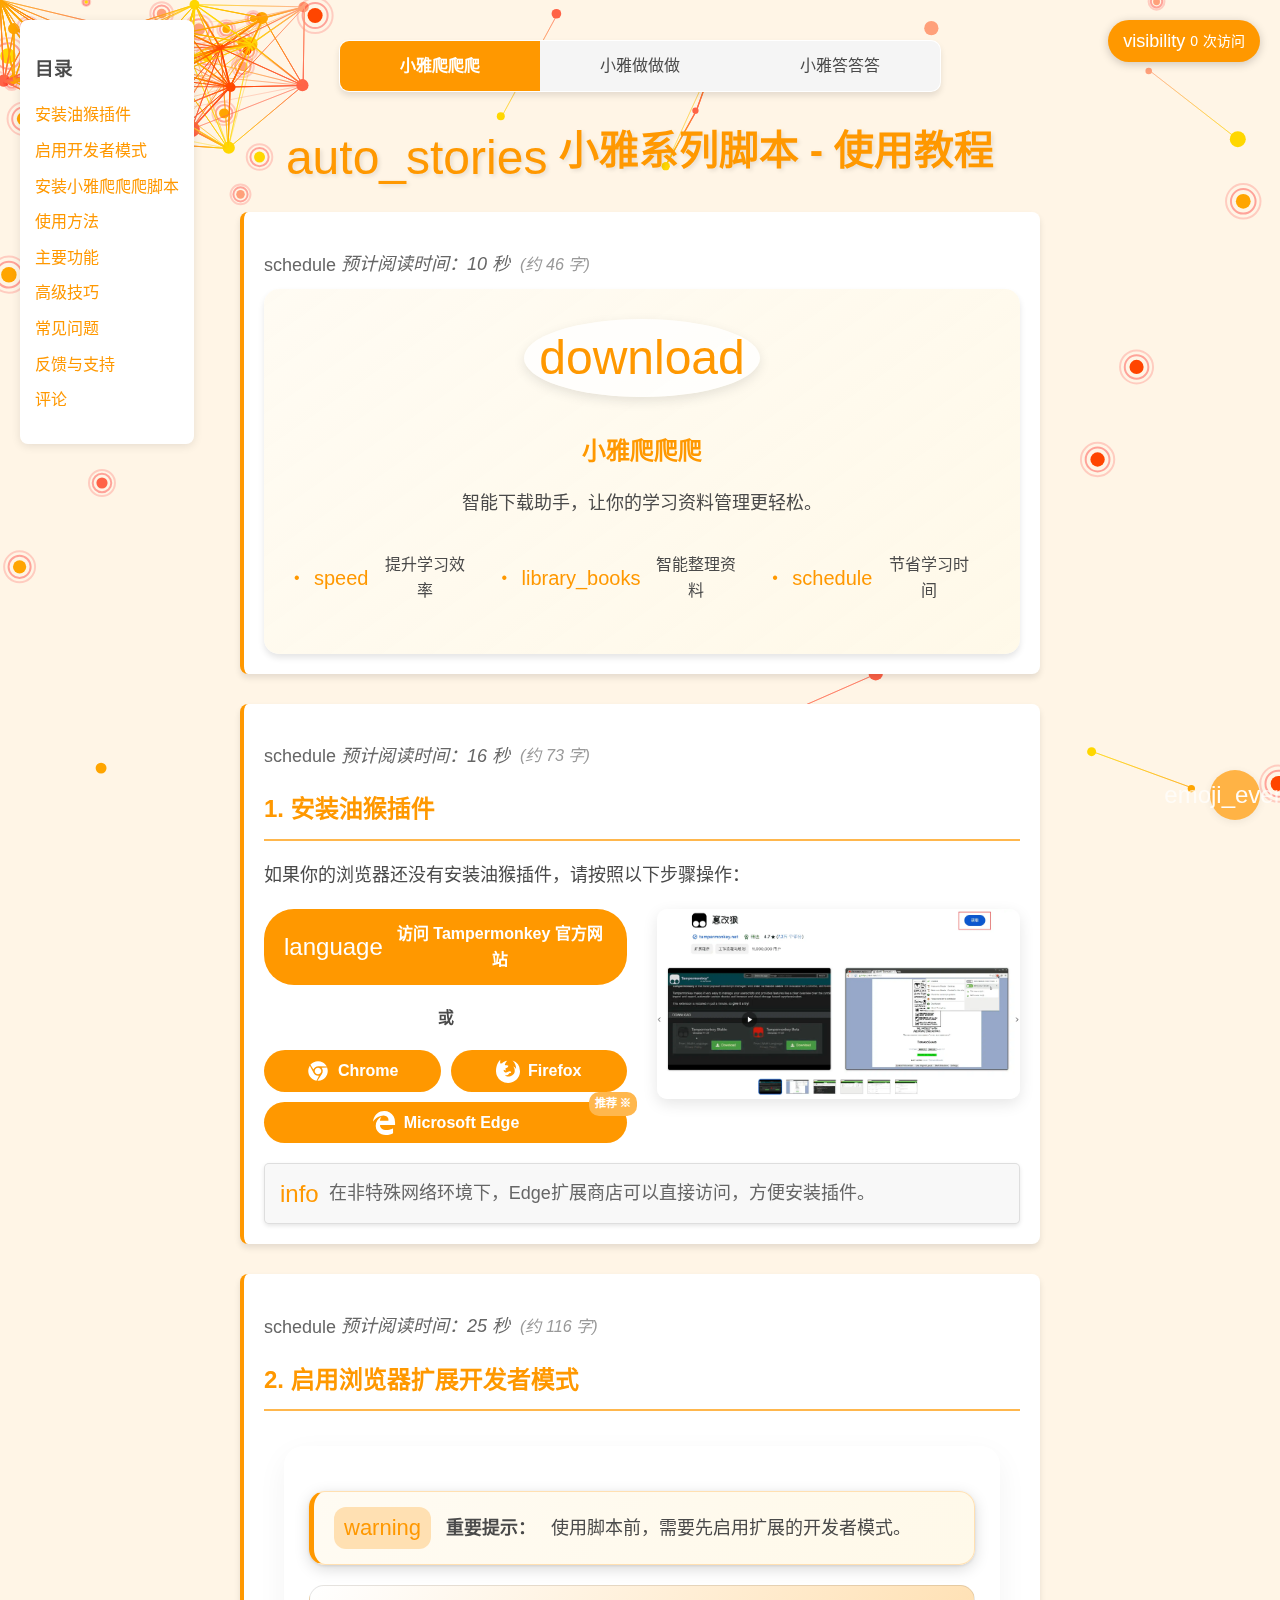
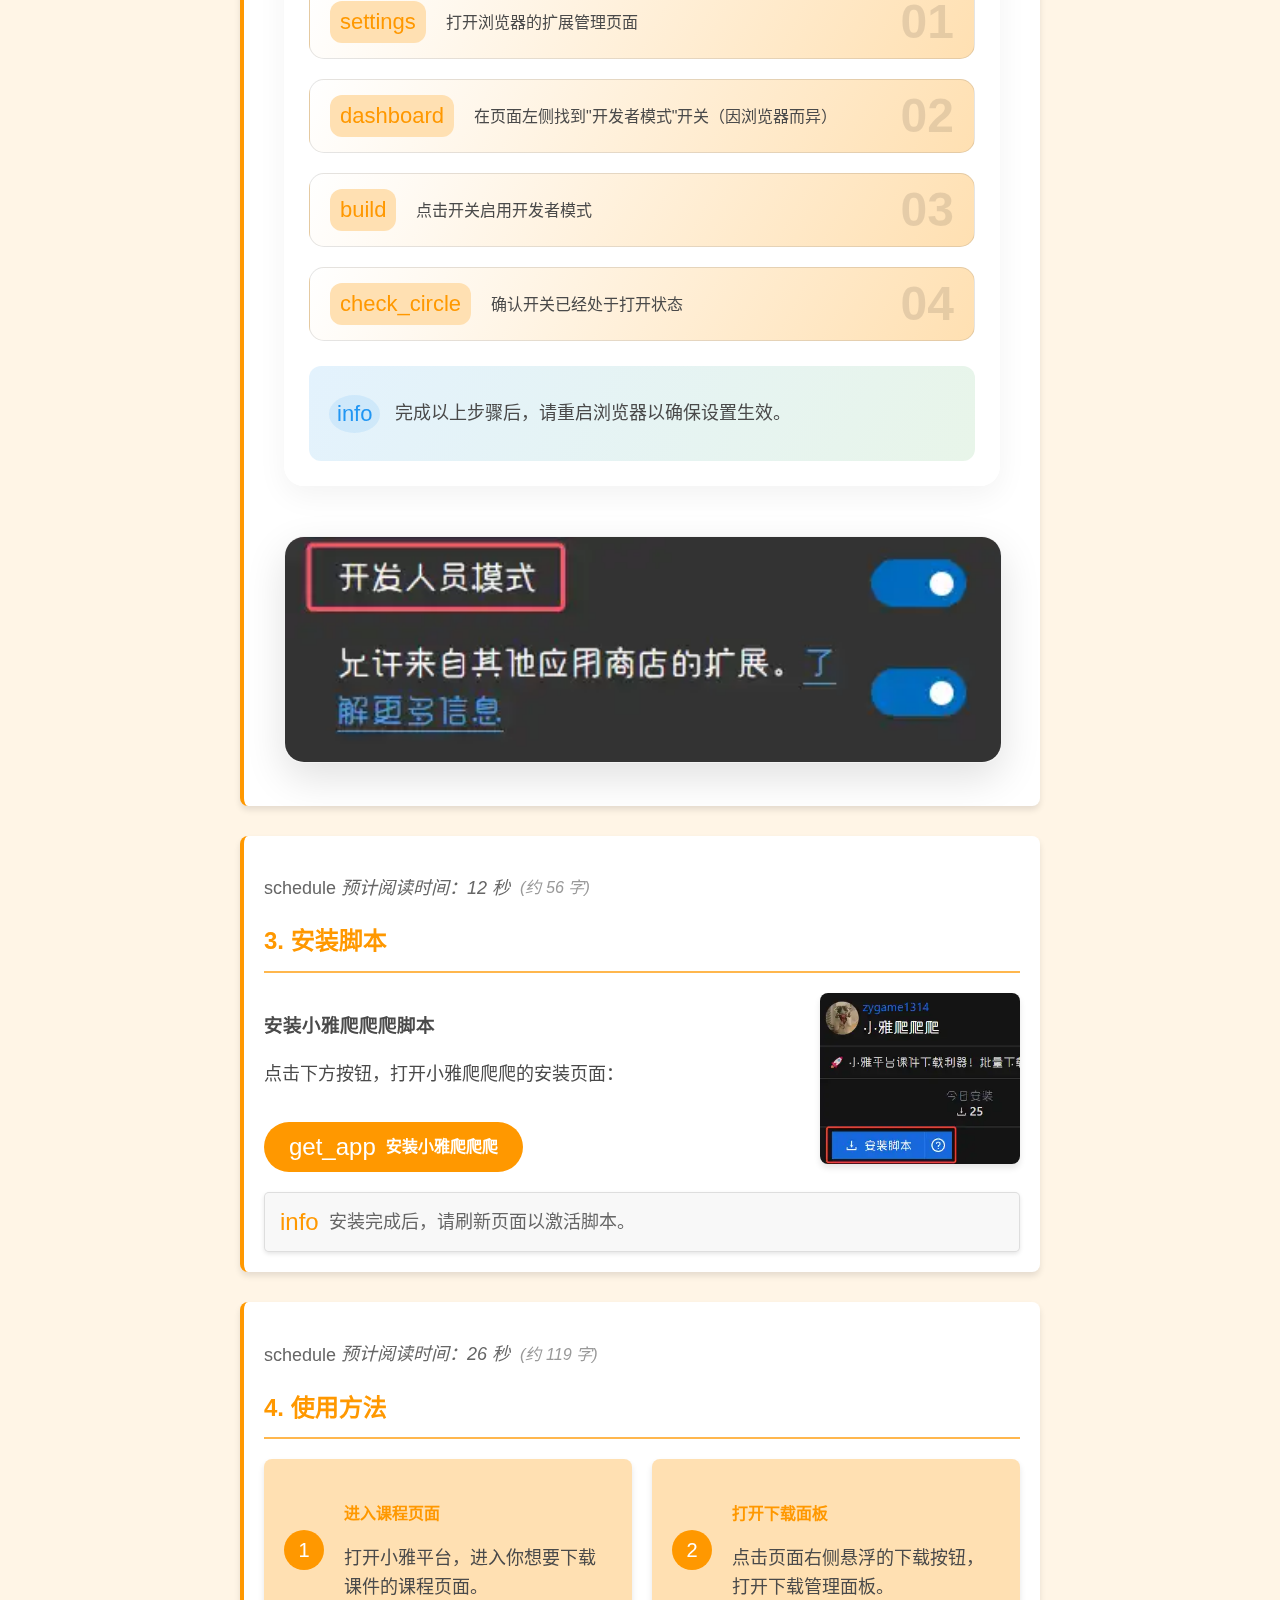
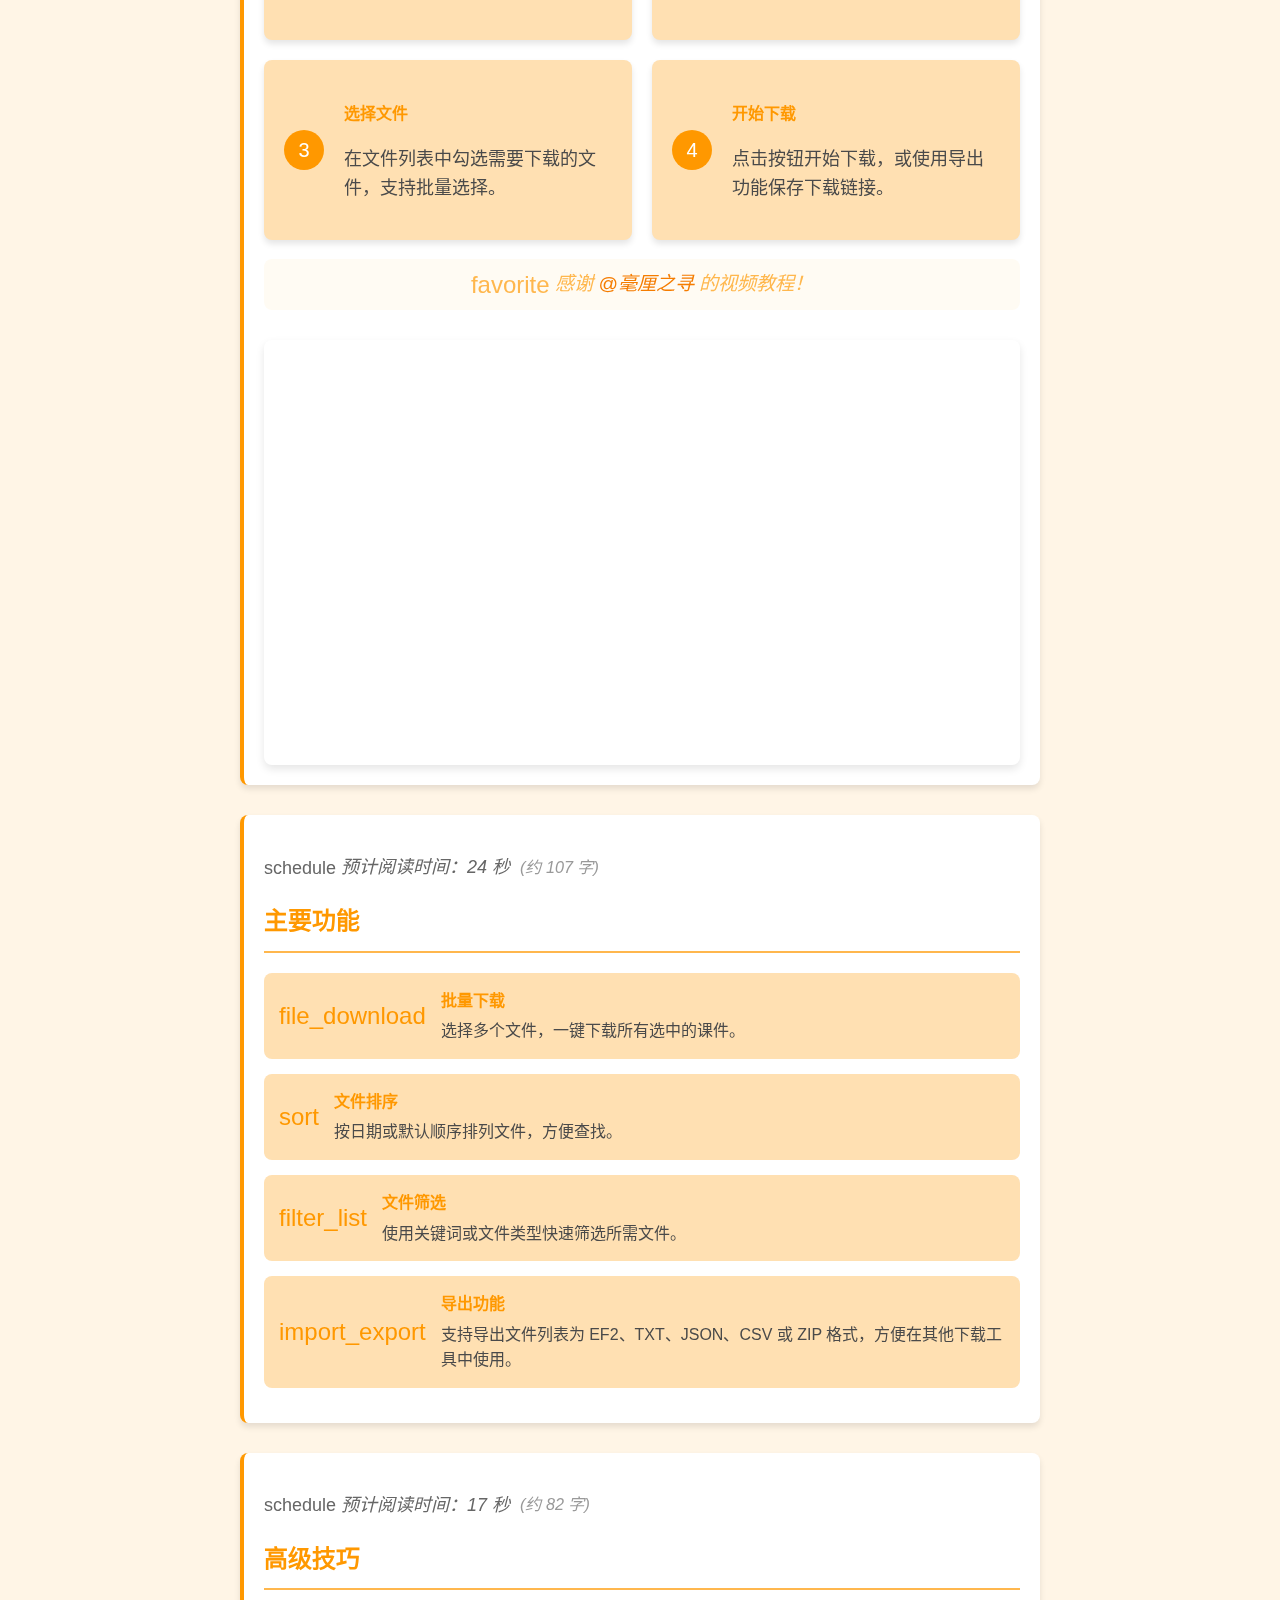
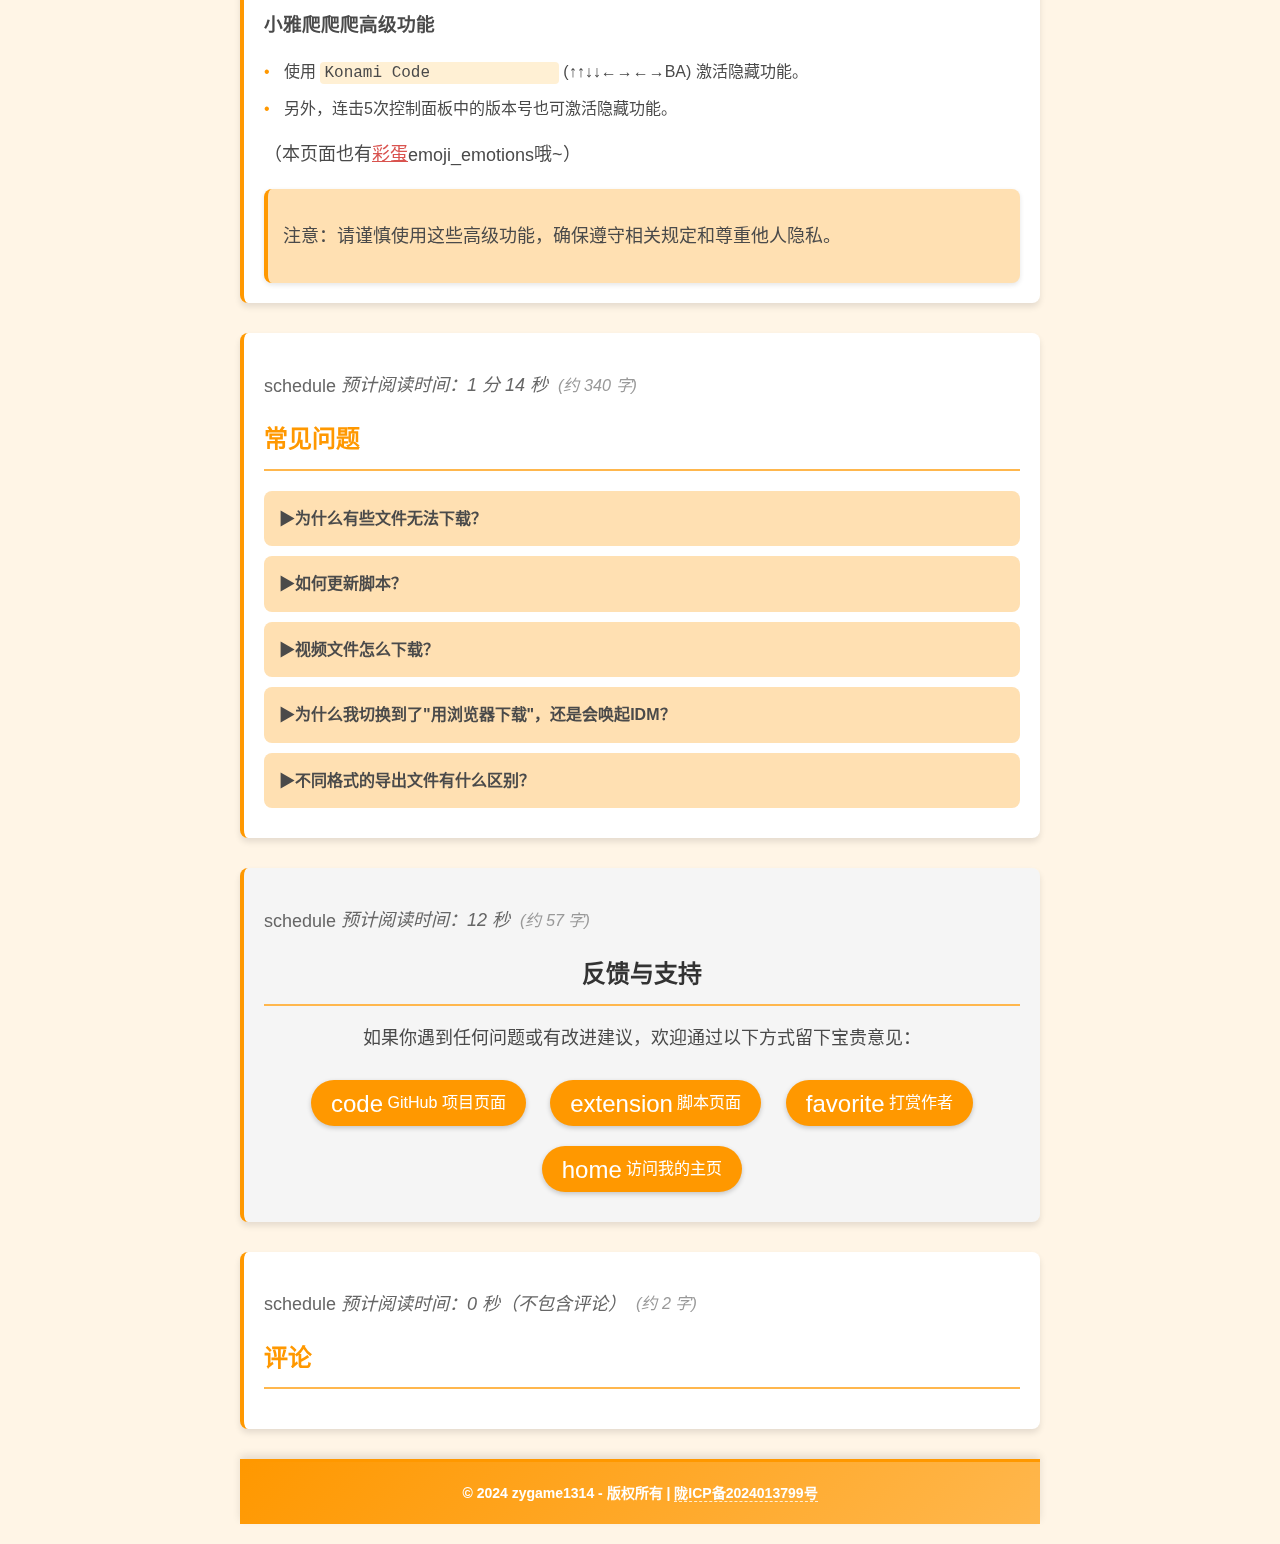
==== commit 40b51c45: "更新链接" ====
--- a/index.html
+++ b/index.html
@@ -687,7 +687,7 @@
                     <i class="material-icons">favorite</i>
                     <span>打赏作者</span>
                 </a>
-                <a href="https://zygame1314.site" target="_blank" class="feedback-button">
+                <a href="https://blog.zygame1314.site" target="_blank" class="feedback-button">
                     <i class="material-icons">home</i>
                     <span>访问我的主页</span>
                 </a>
@@ -708,7 +708,7 @@
                     <i class="material-icons">favorite</i>
                     <span>打赏作者</span>
                 </a>
-                <a href="https://zygame1314.site" target="_blank" class="feedback-button">
+                <a href="https://blog.zygame1314.site" target="_blank" class="feedback-button">
                     <i class="material-icons">home</i>
                     <span>访问我的主页</span>
                 </a>
@@ -729,7 +729,7 @@
                     <i class="material-icons">favorite</i>
                     <span>打赏作者</span>
                 </a>
-                <a href="https://zygame1314.site" target="_blank" class="feedback-button">
+                <a href="https://blog.zygame1314.site" target="_blank" class="feedback-button">
                     <i class="material-icons">home</i>
                     <span>访问我的主页</span>
                 </a>
@@ -757,7 +757,7 @@
             <div class="heart-container">
                 <div class="heart"></div>
             </div>
-            <p>如果一定要赞助，请移步我的主页以支持<br>( •̀ ω •́ )✧：<a href="https://zygame1314.site" target="_blank">点击直达～</a></p>
+            <p>如果一定要赞助，请移步我的主页以支持<br>( •̀ ω •́ )✧：<a href="https://blog.zygame1314.site" target="_blank">点击直达～</a></p>
         </div>
     </div>
 
--- a/CSS/xiaoyastylesheet.css
+++ b/CSS/xiaoyastylesheet.css
@@ -106,7 +106,6 @@
 }
 
 .script-option.active {
-    background-color: #4CAF50;
     color: white;
     font-weight: bold;
 }
@@ -611,20 +610,6 @@
     color: #666;
 }
 
-@media (max-width: 768px) {
-    .install-tampermonkey-container {
-        flex-direction: column;
-    }
-
-    .install-tampermonkey-image {
-        order: -1;
-    }
-
-    .browser-options {
-        flex-direction: column;
-    }
-}
-
 /* 开发者模式部分样式 */
 .developer-mode-container {
     display: flex;
@@ -809,33 +794,6 @@
     background: linear-gradient(120deg,
             var(--section-bg-color),
             var(--highlight-color));
-}
-
-@media (max-width: 768px) {
-    .developer-mode-container {
-        gap: 20px;
-        padding: 15px;
-    }
-
-    .developer-mode-text {
-        padding: 20px;
-    }
-
-    .important-note {
-        flex-direction: column;
-        align-items: flex-start;
-        gap: 15px;
-        padding: 15px 20px;
-    }
-
-    .important-note .material-icons {
-        padding: 8px;
-        font-size: 20px;
-    }
-
-    .setup-screenshot {
-        margin-top: 20px;
-    }
 }
 
 /* 问号提示样式 */
@@ -1021,16 +979,6 @@
 
 .install-button .material-icons {
     margin-right: 10px;
-}
-
-@media (max-width: 768px) {
-    .install-container {
-        flex-direction: column;
-    }
-
-    .install-image {
-        order: -1;
-    }
 }
 
 /* 列表样式 */
@@ -1968,4 +1916,97 @@
 .custom-footer .beian-link:hover {
     color: var(--secondary-color);
     border-bottom-color: white;
+}
+
+@media (max-width: 768px) {
+    #visit-counter {
+        top: auto;
+        bottom: 150px;
+        right: 20px;
+        font-size: 12px;
+        padding: 8px 12px;
+    }
+
+    #visit-counter .material-icons {
+        font-size: 16px;
+    }
+
+    .install-tampermonkey-container {
+        flex-direction: column;
+    }
+
+    .install-tampermonkey-image {
+        order: -1;
+    }
+
+    .browser-options {
+        flex-direction: column;
+    }
+
+    .developer-mode-container {
+        gap: 20px;
+        padding: 15px;
+    }
+
+    .developer-mode-text {
+        padding: 20px;
+    }
+
+    .important-note {
+        flex-direction: column;
+        align-items: flex-start;
+        gap: 15px;
+        padding: 15px 20px;
+    }
+
+    .important-note .material-icons {
+        padding: 8px;
+        font-size: 20px;
+    }
+
+    .setup-screenshot {
+        margin-top: 20px;
+    }
+
+    .script-intro {
+        padding: 20px 15px;
+    }
+
+    .script-intro>.material-icons {
+        font-size: 36px;
+        padding: 10px;
+        margin-bottom: 15px;
+    }
+
+    .script-intro h3 {
+        font-size: 20px;
+    }
+
+    .script-intro p {
+        font-size: 16px;
+        margin-bottom: 20px;
+    }
+
+    .feature-list {
+        flex-direction: column;
+        align-items: flex-start;
+        gap: 10px;
+    }
+
+    .feature-list li {
+        width: 100%;
+        padding: 8px 10px;
+    }
+
+    .feature-list li:hover {
+        transform: translateX(3px);
+    }
+
+    .install-container {
+        flex-direction: column;
+    }
+
+    .install-image {
+        order: -1;
+    }
 }